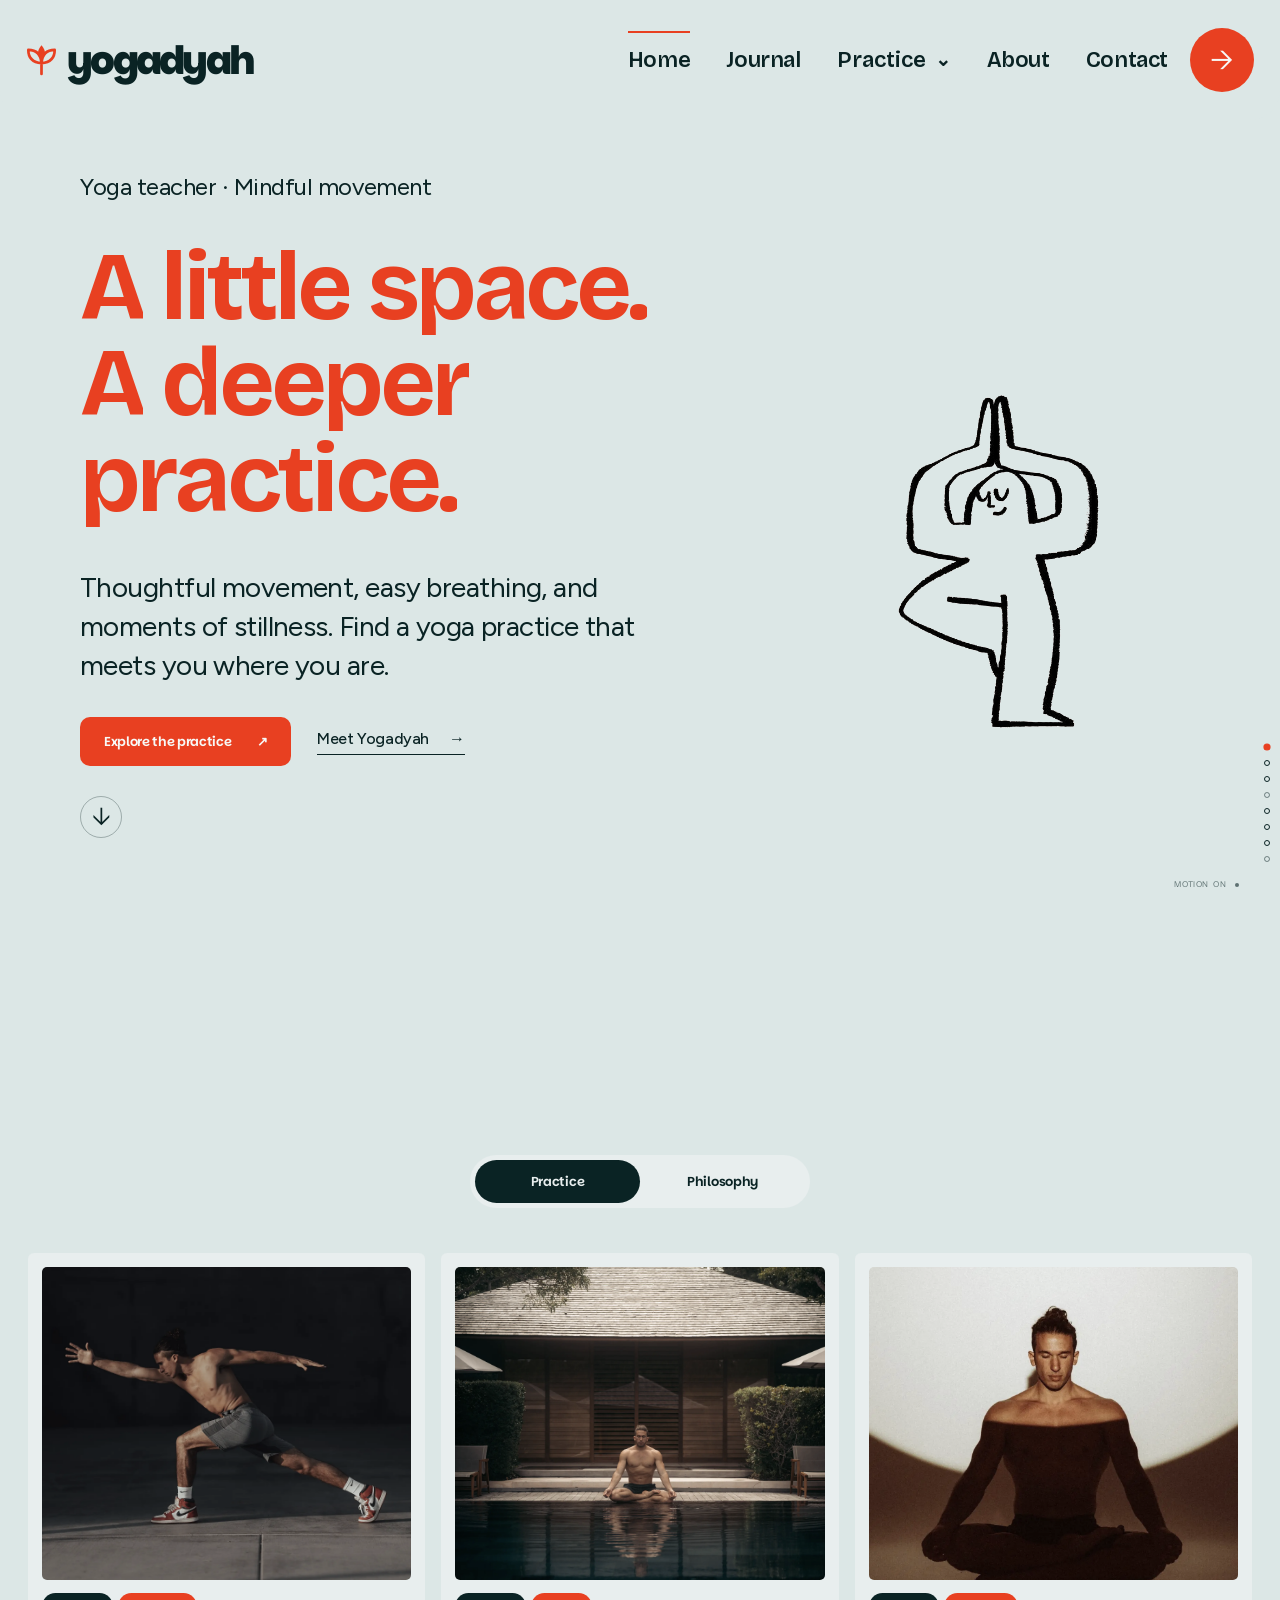
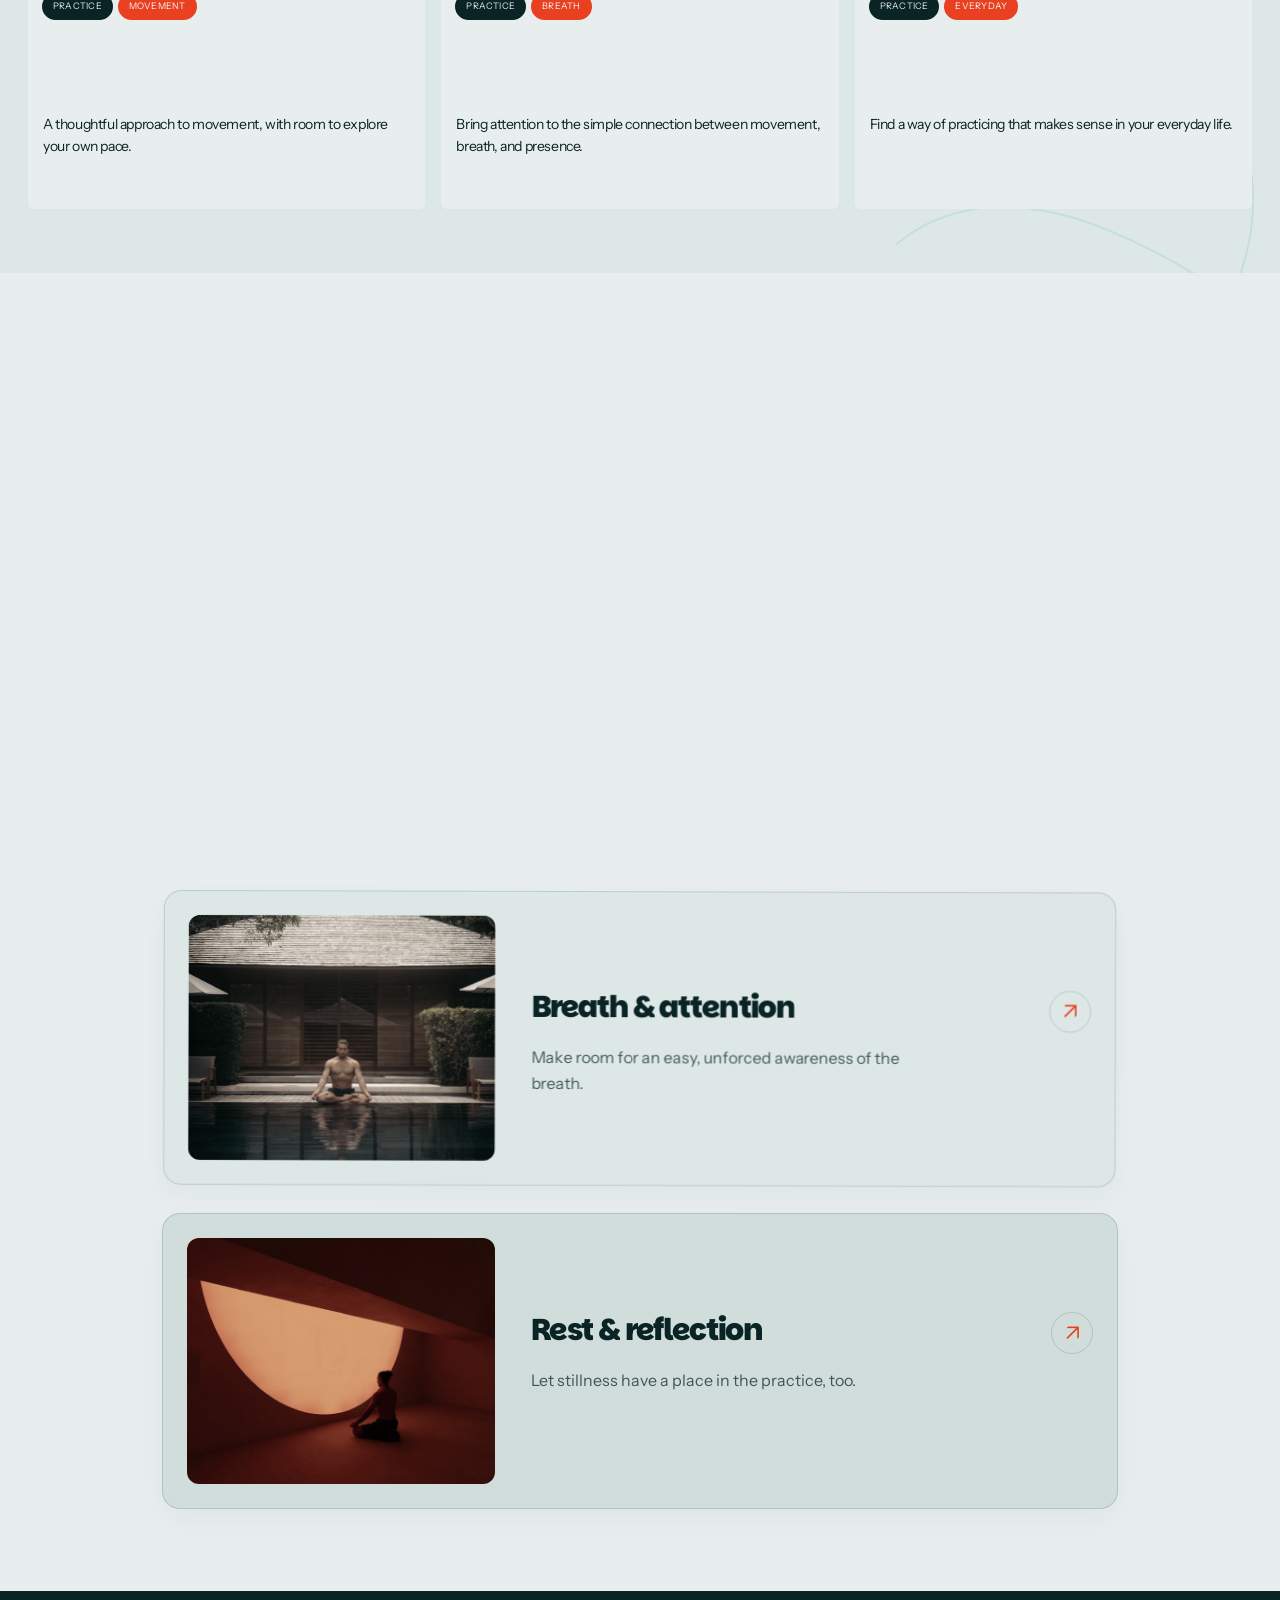
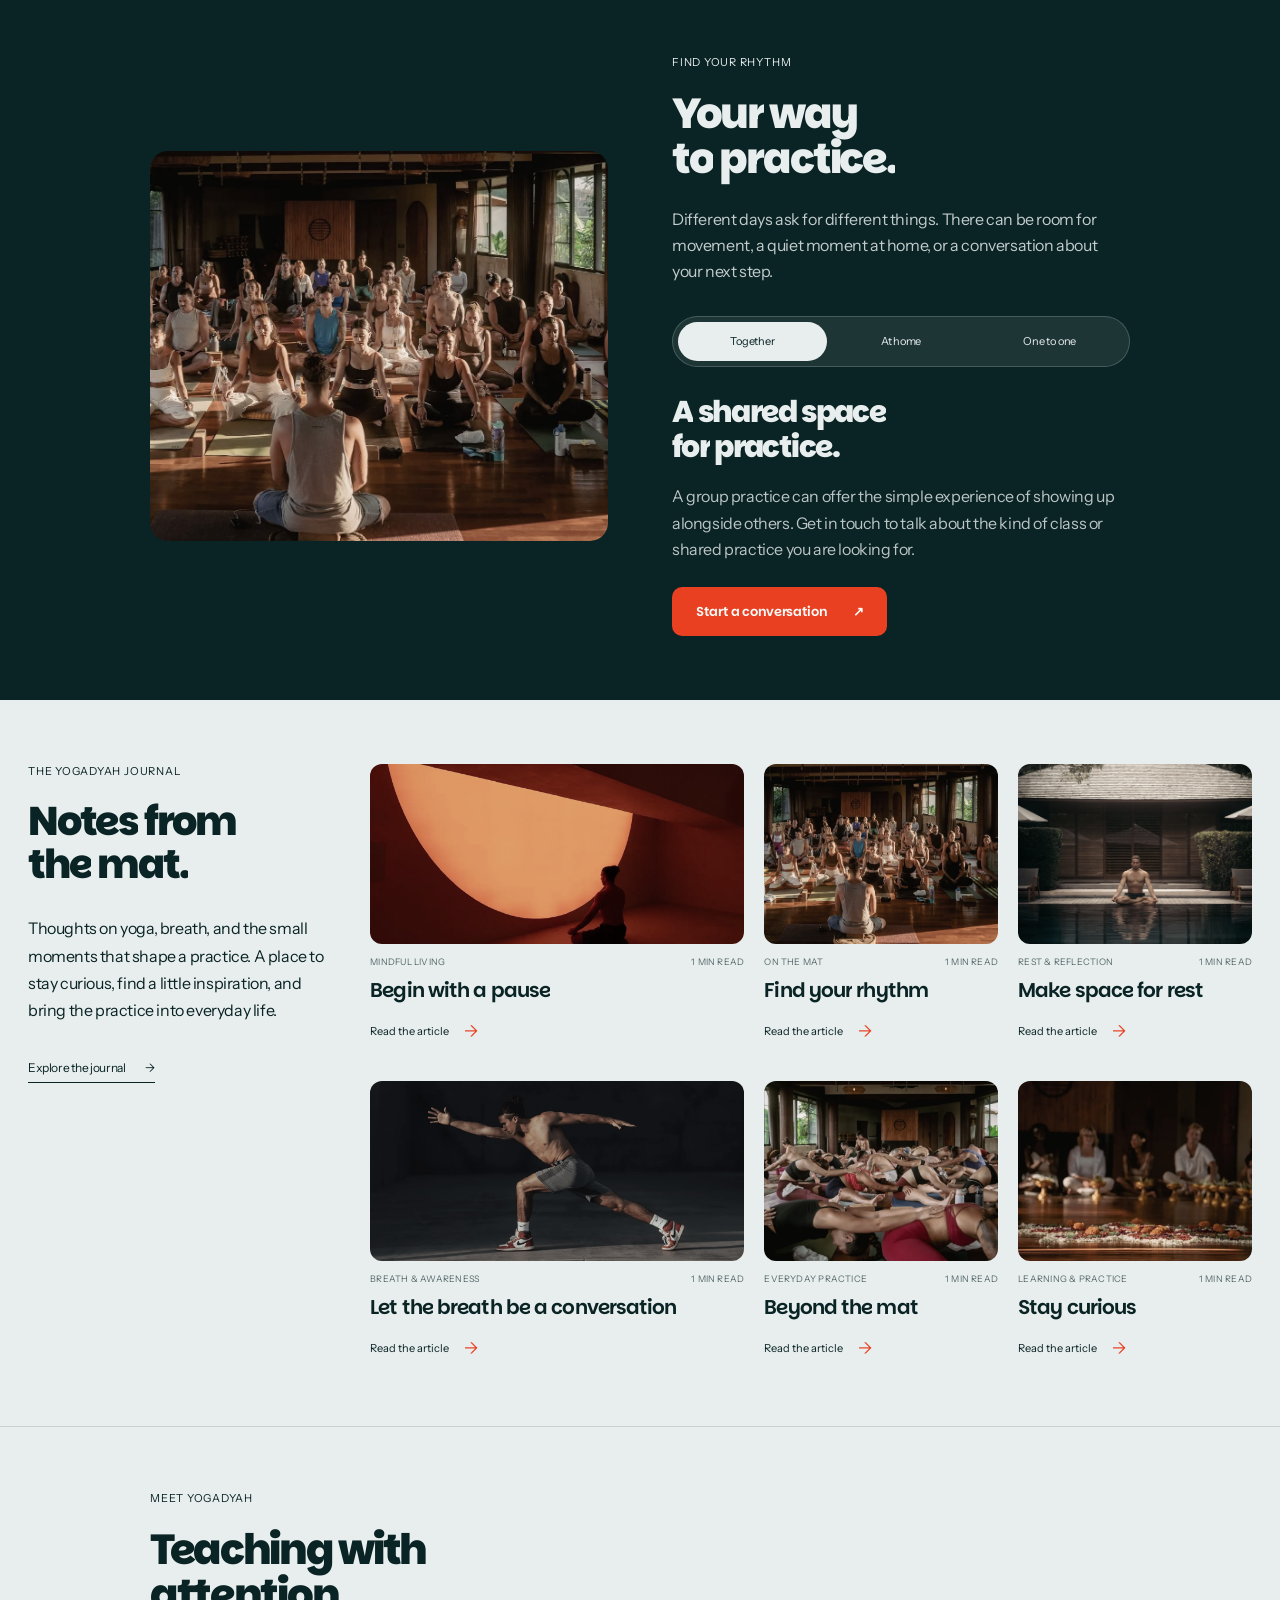
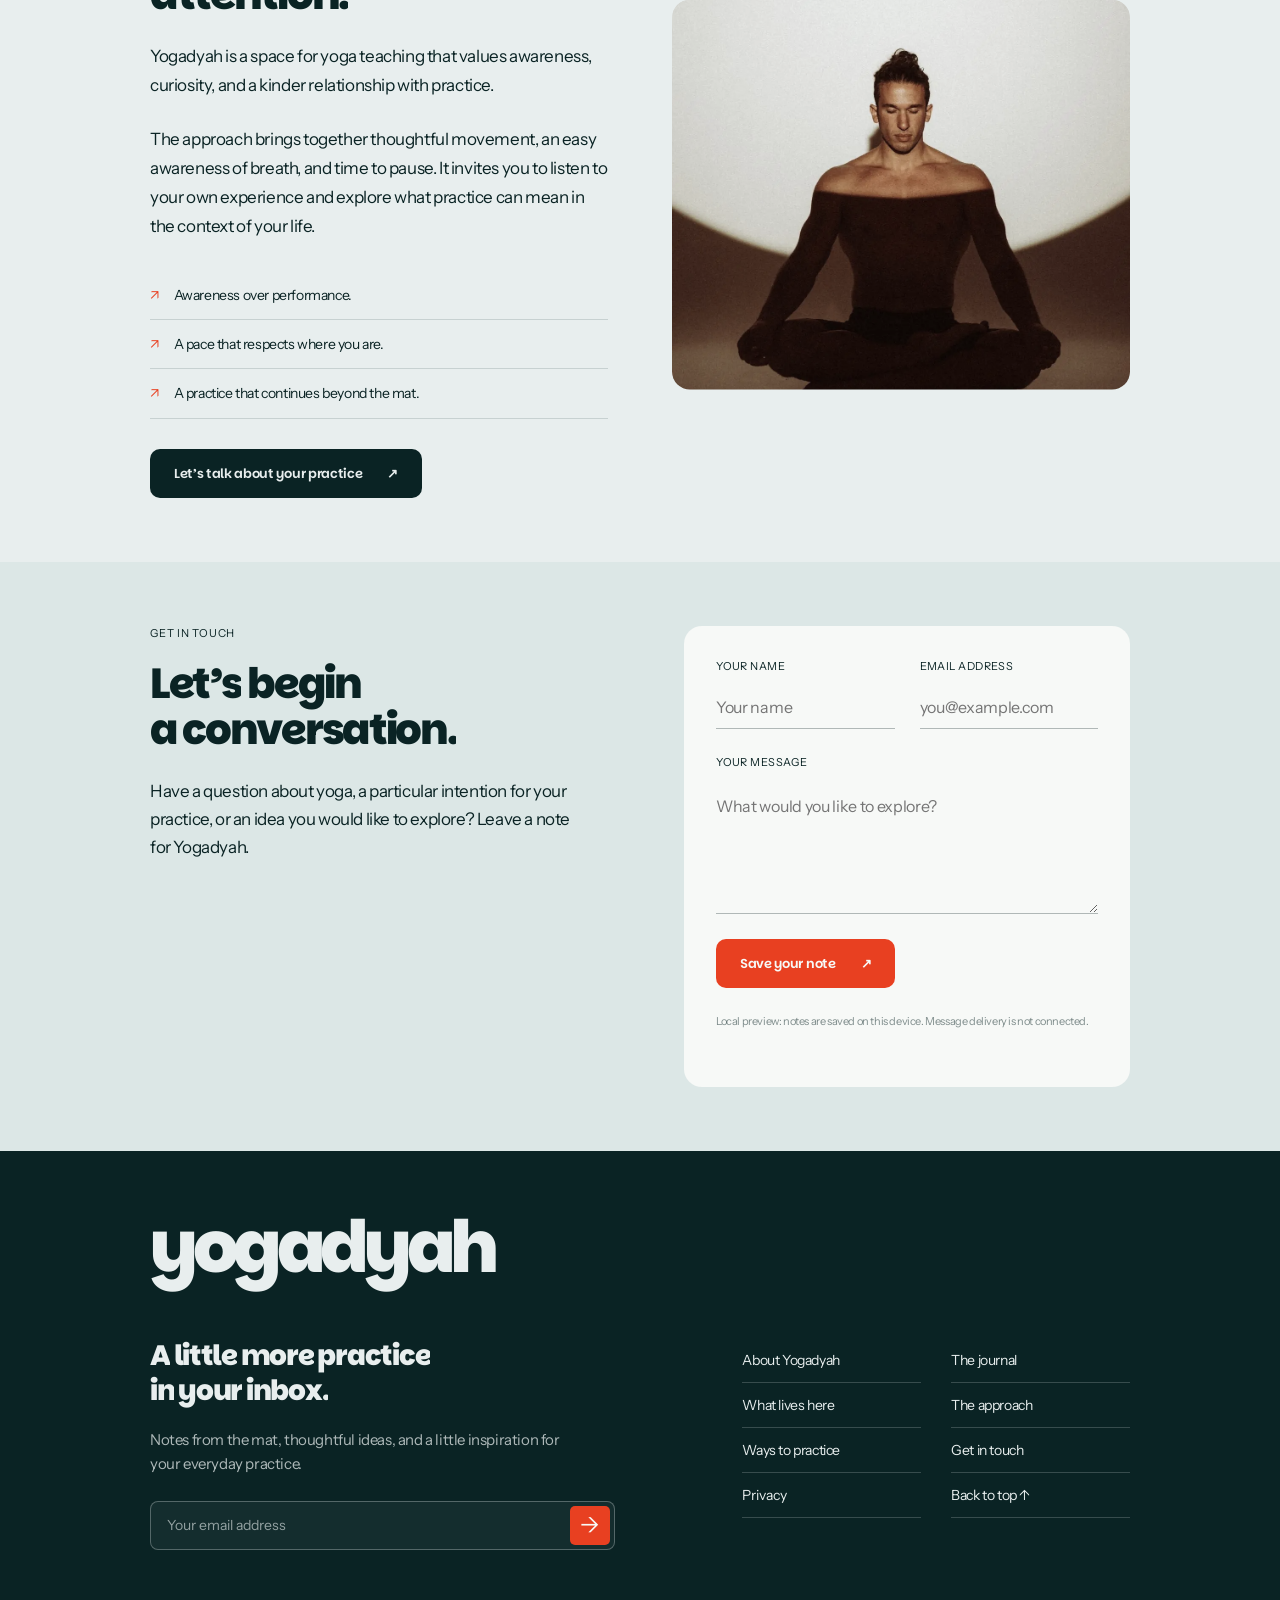
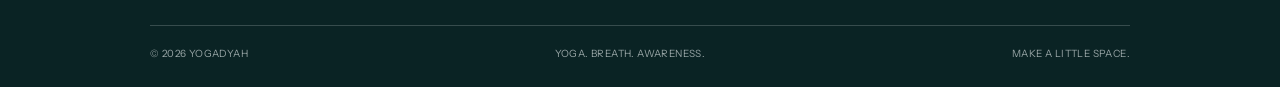
==== index.html @ c3528801 "Initial commit" ====
<!doctype html>
<html lang="en"><head><meta charset="UTF-8"><meta name="viewport" content="width=device-width,initial-scale=1"><title>Yogadyah | Yoga Teacher & Mindful Practice</title><meta name="description" content="Yogadyah is a space for mindful yoga teaching, movement, breath, and everyday awareness. Explore the practice and read notes from the mat."><link rel="icon" href="assets/yogadyah-mark.svg"><link rel="preload" href="assets/bricolage-grotesque.woff2" as="font" type="font/woff2" crossorigin><link rel="preload" href="assets/hero-rounded.woff2" as="font" type="font/woff2" crossorigin><link rel="preload" href="assets/figtree.woff2" as="font" type="font/woff2" crossorigin><link rel="preload" href="assets/instrument-sans.woff2" as="font" type="font/woff2" crossorigin><script>try{document.documentElement.dataset.motion=localStorage.getItem('yogadyah-motion')||(matchMedia('(prefers-reduced-motion: reduce)').matches?'reduce':'full')}catch{document.documentElement.dataset.motion='full'}</script><script>try{const r=document.documentElement;if(r.dataset.motion!=='reduce'){r.classList.add('intro-pending');window.yogadyahIntroFallback=setTimeout(()=>{r.classList.remove('intro-pending','intro-revealing');document.body?.classList.remove('intro-playing');document.querySelector('#home-intro')?.remove();document.querySelectorAll('[data-intro-inert]').forEach(e=>{e.inert=false;e.removeAttribute('data-intro-inert')});document.dispatchEvent(new Event('yogadyah:intro-ready'))},5000)}}catch{}</script><link rel="stylesheet" href="yogadyah.css"><script src="site.js" defer></script><script src="assets/lenis-1.3.17.min.js" defer></script><script src="intro.js" defer></script><script src="motion.js" defer></script></head>
<body><div class="intro-overlay" id="home-intro" aria-hidden="true"><div class="intro-title"><span>Yoga, breath &amp; mindful living</span><strong>yogadyah</strong></div></div><a class="skip" href="#main">Skip to content</a>
<header class="header" id="header"><div class="header-inner"><a class="brand" href="#home" aria-label="Yogadyah home"><svg viewBox="0 0 40 44" fill="none" aria-hidden="true"><path d="M20 40V25M20 26C8 25 3 18 3 9c9 0 16 4 17 17Zm0 0C32 25 37 18 37 9c-9 0-16 4-17 17Z" stroke="currentColor" stroke-width="3.5" stroke-linecap="round" stroke-linejoin="round"/><path d="M20 3c-6 7-6 13 0 19 6-6 6-12 0-19Z" fill="currentColor"/></svg><span>yogadyah</span></a><div class="header-navigation"><nav class="desktop-nav" aria-label="Main navigation"><a href="#home" data-nav="home" aria-current="location">Home</a><a href="#blog" data-nav="blog">Journal</a><div class="nav-item" data-nav-group="practice"><button class="nav-disclosure" aria-expanded="false" aria-controls="nav-practice">Practice <span aria-hidden="true">⌄</span></button><div class="nav-dropdown" id="nav-practice" hidden><a href="#lineage">What lives here</a><a href="#practice">The approach</a><a href="#community">Ways to practice</a></div></div><a href="#about" data-nav="about">About</a><a href="#contact" data-nav="contact">Contact</a></nav><a class="nav-contact" href="#contact" aria-label="Contact Yogadyah"><span aria-hidden="true">→</span></a><button class="menu-toggle" aria-expanded="false" aria-controls="menu"><span class="menu-word">Menu</span><span class="hamburger" aria-hidden="true"><i></i><i></i></span></button></div></div></header>
<nav class="menu-panel" id="menu" aria-label="Mobile navigation" inert><a href="#home">Home</a><a href="#blog">The journal</a><a href="#about">About Yogadyah</a><a href="#lineage">What lives here</a><a href="#practice">The approach</a><a href="#community">Ways to practice</a><a href="#contact">Get in touch</a><p>Yoga, breath, and a little more presence.</p></nav>
<main id="main">
 <section class="hero yoga-hero" id="home" data-label="Home"><div class="hero-inner"><div class="hero-flow"><p class="hero-intro">Yoga teacher · Mindful movement</p><div class="hero-heading"><h1><span class="line"><span>A little space.</span></span><span class="line"><span>A deeper</span></span><span class="line"><span>practice.</span></span></h1></div><p class="hero-copy">Thoughtful movement, easy breathing, and moments of stillness. Find a yoga practice that meets you where you are.</p><div class="hero-actions"><a class="button primary" href="#lineage">Explore the practice <span>↗</span></a><a class="text-link" href="#about">Meet Yogadyah <span>→</span></a></div></div><div class="hero-visual reveal"><img src="assets/yogadyah-tree-pose.png" alt="Hand-drawn yogi in tree pose with palms together overhead" width="736" height="736" fetchpriority="high" decoding="async"></div><a class="hero-scroll" href="#blog" aria-label="Scroll to the Yogadyah journal"><span aria-hidden="true">↓</span></a></div></section>
 <section class="section practice-benefits" id="lineage" data-label="What lives here"><svg class="strap practice-strap" viewBox="0 0 900 850" fill="none" aria-hidden="true"><path d="M-130 40C470-160 510 400 180 470C-170 550-80 130 230 260C680 450 580 910 230 1000" stroke="currentColor"/></svg><div class="section-inner"><div class="section-heading reveal"><p class="eyebrow">What lives here</p><h2 data-words>The practice comes<br> to life here.</h2><p>Movement, breath, and awareness — connected by a simple invitation to begin where you are.</p></div><div class="practice-tabs" role="tablist" aria-label="Explore the Yogadyah approach"><button id="path-practice" data-path="practice" role="tab" aria-controls="practice-panel" aria-selected="true">Practice</button><button id="path-philosophy" data-path="philosophy" role="tab" aria-controls="practice-panel" aria-selected="false">Philosophy</button><span class="practice-tab-indicator"></span></div><div id="practice-panel" role="tabpanel" aria-labelledby="path-practice"><div class="practice-card-grid" id="practice-track"></div></div></div></section>
 <section class="section practice-focus" id="practice" data-label="The approach"><div class="section-inner"><div class="section-heading reveal"><p class="eyebrow">A teacher’s approach</p><h2 data-words>More than<br> movement.</h2><p>Explore the ideas that connect the physical practice to attention, reflection, and the way we meet everyday life.</p></div><div class="topic-grid" id="topic-grid"></div></div></section>
 <section class="section community dark-section" id="community" data-label="Ways to practice"><div class="section-inner community-layout"><div class="community-image reveal"><img id="way-image" src="assets/f8024f36b0f4d42f.webp" alt="A shared space for yoga practice" loading="lazy"></div><div class="community-content reveal"><p class="eyebrow">Find your rhythm</p><h2 data-words>Your way<br> to practice.</h2><p>Different days ask for different things. There can be room for movement, a quiet moment at home, or a conversation about your next step.</p><div class="way-tabs" role="tablist" aria-label="Ways to practice"><button id="way-0" data-way="0" role="tab" aria-selected="true" aria-controls="way-panel">Together</button><button id="way-1" data-way="1" role="tab" aria-selected="false" aria-controls="way-panel">At home</button><button id="way-2" data-way="2" role="tab" aria-selected="false" aria-controls="way-panel">One to one</button><span class="way-indicator"></span></div><div class="way-panel" id="way-panel" role="tabpanel" aria-labelledby="way-0"><h3 id="way-title">A shared space<br>for practice.</h3><p id="way-copy">A group practice can offer the simple experience of showing up alongside others. Get in touch to talk about the kind of class or shared practice you are looking for.</p></div><a class="button primary" href="#contact">Start a conversation <span>↗</span></a></div></div></section>
<section class="section blog-section trainings" id="blog" data-label="Blog"><div class="section-inner blog-layout"><div class="blog-intro reveal"><p class="eyebrow">The Yogadyah journal</p><h2 data-words>Notes from<br> the mat.</h2><p>Thoughts on yoga, breath, and the small moments that shape a practice. A place to stay curious, find a little inspiration, and bring the practice into everyday life.</p><a class="text-link" href="#blog-posts">Explore the journal <span>→</span></a></div><div class="blog-grid" id="blog-posts" aria-label="Yoga journal articles"></div></div></section>

 <section class="section about-section" id="about" data-label="About"><div class="section-inner about-layout"><div class="about-copy reveal"><p class="eyebrow">Meet Yogadyah</p><h2 data-words>Teaching with<br> attention.</h2><p>Yogadyah is a space for yoga teaching that values awareness, curiosity, and a kinder relationship with practice.</p><p>The approach brings together thoughtful movement, an easy awareness of breath, and time to pause. It invites you to listen to your own experience and explore what practice can mean in the context of your life.</p><ul class="about-principles"><li>Awareness over performance.</li><li>A pace that respects where you are.</li><li>A practice that continues beyond the mat.</li></ul><a class="button secondary" href="#contact">Let’s talk about your practice <span>↗</span></a></div><div class="about-image reveal"><img src="assets/865c07aa44ad4dab.webp" alt="An illustrative moment of yoga practice" loading="lazy"></div></div></section>

 <section class="section contact-section" id="contact" data-label="Contact"><div class="section-inner contact-layout"><div class="contact-heading reveal"><p class="eyebrow">Get in touch</p><h2 data-words>Let’s begin<br> a conversation.</h2><p>Have a question about yoga, a particular intention for your practice, or an idea you would like to explore? Leave a note for Yogadyah.</p></div><form id="contact-form" class="contact-form reveal"><label>Your name<input name="name" autocomplete="name" placeholder="Your name" required></label><label>Email address<input name="email" type="email" autocomplete="email" placeholder="you@example.com" required></label><label class="full">Your message<textarea name="message" placeholder="What would you like to explore?" required></textarea></label><button class="button primary full" type="submit">Save your note <span>↗</span></button><p class="form-note full">Local preview: notes are saved on this device. Message delivery is not connected.</p><p id="contact-status" class="form-status" role="status"></p></form></div></section>
</main>
<footer class="footer dark-section" id="footer" data-label="Footer"><div class="footer-main"><a class="footer-brand" href="#home">yogadyah</a><div class="footer-grid"><div class="footer-newsletter-wrap"><h2>A little more practice<br> in your inbox.</h2><p>Notes from the mat, thoughtful ideas, and a little inspiration for your everyday practice.</p><form class="footer-newsletter-form" id="footer-newsletter"><label class="sr-only" for="newsletter-email">Email for Yogadyah updates</label><input id="newsletter-email" type="email" name="email" autocomplete="email" placeholder="Your email address" required><button type="submit" aria-label="Save email for Yogadyah updates">→</button><p class="form-status" id="footer-status" role="status"></p></form></div><nav class="footer-links" aria-label="Footer navigation"><a href="#about">About Yogadyah</a><a href="#blog">The journal</a><a href="#lineage">What lives here</a><a href="#practice">The approach</a><a href="#community">Ways to practice</a><a href="#contact">Get in touch</a><button data-privacy>Privacy</button><a href="#home">Back to top ↑</a></nav></div><div class="footer-bottom"><span>© 2026 Yogadyah</span><span>Yoga. Breath. Awareness.</span><span>Make a little space.</span></div></div></footer>
<nav class="section-navigation" aria-label="Page navigation"></nav><button class="motion-toggle" aria-label="Toggle website motion" aria-pressed="true">Motion <span>on</span><i aria-hidden="true"></i></button><dialog class="detail-dialog" id="detail-dialog"><button class="dialog-close" aria-label="Close dialog">Close <span>×</span></button><div class="dialog-content"></div></dialog>
<script>if(['localhost','127.0.0.1'].includes(location.hostname)){let version;setInterval(async()=>{try{const next=await(await fetch('/__version')).text();if(version&&next!==version){sessionStorage.setItem('yogadyah-restore-scroll',String(scrollY));location.reload()}version=next}catch{}},900)}</script>
</body></html>
---- yogadyah.css ----
@font-face{font-family:Figtree;src:url('assets/figtree.woff2') format('woff2');font-weight:300 900;font-display:swap}
@font-face{font-family:BricolageGrotesque;src:url('assets/bricolage-grotesque.woff2') format('woff2');font-weight:200 800;font-display:swap}
@font-face{font-family:Parkinsans;src:url('assets/hero-rounded.woff2') format('woff2');font-weight:800;font-display:swap}
@font-face{font-family:Parkinsans;src:url('assets/parkinsans-semibold.woff2') format('woff2');font-weight:600;font-display:swap}
@font-face{font-family:InstrumentSans;src:url('assets/instrument-sans.woff2') format('woff2');font-weight:400 600;font-display:swap}
:root{--paper:#e8eeee;--ink:#0a2324;--soft:#dce7e6;--white:#f7f9f7;--accent:#e84021;--teal:#51b8b6;--line:#0a232425;--ease:cubic-bezier(.32,.72,0,1);--ease-word:cubic-bezier(.16,1,.3,1);--ease-bettr:cubic-bezier(.625,.05,0,1);--ease-spring:cubic-bezier(.34,1.45,.64,1);--gutter:clamp(20px,3.2vw,56px)}
*{box-sizing:border-box}html{scroll-behavior:smooth;scroll-padding-top:140px;scroll-snap-type:none;overscroll-behavior-y:auto}body{margin:0;background:var(--paper);color:var(--ink);font:400 16px/1.6 InstrumentSans,Arial,sans-serif;letter-spacing:-.025em}body.menu-open,body.modal-open{overflow:hidden}button,input,textarea{font:inherit}button{cursor:pointer;color:inherit}a{color:inherit;text-decoration:none}button{border:0}img{display:block;width:100%;height:100%;object-fit:cover}h1,h2,h3,p{margin:0}h1,h2,h3{font-family:Parkinsans,Arial,sans-serif;font-weight:800;letter-spacing:-.055em;line-height:1.08}h2{font-size:42px}h3{font-size:28px}a,button{-webkit-tap-highlight-color:transparent}button:focus-visible,a:focus-visible,input:focus-visible,textarea:focus-visible{outline:2px solid var(--accent);outline-offset:5px}::selection{background:var(--teal);color:var(--ink)}
.skip{position:fixed;left:20px;top:-100px;z-index:200;background:white;padding:12px}.skip:focus{top:15px}.eyebrow{font-size:11px;letter-spacing:.07em;text-transform:uppercase;line-height:1.4}.button{display:inline-flex;align-items:center;justify-content:center;gap:25px;padding:15px 24px;min-height:49px;border-radius:10px;font:600 13px/1.2 Parkinsans,Arial,sans-serif;letter-spacing:-.025em;transition:transform .45s var(--ease-spring),background .35s var(--ease),color .35s var(--ease)}.button:hover{transform:translateY(-2px) scale(1.025)}.button:active{transform:scale(.97)}.primary{background:var(--accent);color:var(--white)}.primary:hover{background:#c43119}.secondary{background:var(--ink);color:var(--paper)}.secondary:hover{background:#174a46}.text-link{display:inline-flex;align-items:center;gap:20px;font-size:14px;border-bottom:1px solid currentColor;padding-bottom:4px;transition:gap .4s var(--ease)}.text-link:hover{gap:30px}.section{padding:64px var(--gutter);height:auto;min-height:0;max-height:none;overflow:visible;scroll-snap-align:none}.section-inner{max-width:980px;margin:0 auto}.section-heading{max-width:720px;text-align:center;margin:0 auto 36px}.section-heading>.eyebrow{margin-bottom:18px}.section-heading>p:last-child{max-width:580px;margin:20px auto 0;font-size:16px;line-height:1.6}.dark-section{background:var(--ink);color:var(--paper)}

/* No Jiggery-inspired header: broad lower curves and direction-aware reveal. */
.header{position:fixed;z-index:70;inset:0 0 auto;background:var(--soft);color:var(--ink);border-radius:0 0 30px 30px;transform:translate3d(0,0,0);transition:transform .4s cubic-bezier(.4,0,.2,1),box-shadow .35s var(--ease)}
.header.is-hidden{transform:translate3d(0,calc(-100% - 3px),0)}
.header.scrolled{box-shadow:0 3px 14px #0a23240a}
.header-inner{max-width:1440px;margin:0 auto;min-height:120px;padding:22px 26px;display:flex;align-items:center;justify-content:space-between;gap:36px}
.brand{display:flex;align-items:center;gap:10px;font:800 39px/1 Parkinsans,sans-serif;letter-spacing:-.07em;white-space:nowrap}
.brand svg{width:31px;height:36px;flex:none;color:var(--accent)}
.header-navigation{display:flex;align-items:center;gap:22px}
.desktop-nav{display:flex;align-items:center;gap:36px;font:600 22px/1.5 BricolageGrotesque,sans-serif;letter-spacing:-.01755em}
.desktop-nav>a,.nav-disclosure{position:relative;padding:13px 0;white-space:nowrap}
.desktop-nav>a:before,.nav-disclosure:before{content:'';position:absolute;inset:0 0 auto;height:2px;background:var(--accent);transform:scaleX(0);transform-origin:left;transition:transform .4s var(--ease)}
.desktop-nav>a[aria-current=location]:before,.nav-item.is-active>.nav-disclosure:before{transform:scaleX(1)}
.nav-item{position:relative}
.nav-disclosure{display:flex;gap:9px;align-items:center;background:none;font:inherit}
.nav-disclosure>span{font-size:19px;transition:rotate .35s var(--ease)}
.nav-disclosure[aria-expanded=true]>span{rotate:180deg}
.nav-dropdown{position:absolute;right:-25px;top:calc(100% + 13px);min-width:245px;padding:14px;background:var(--soft);border-radius:0 0 20px 20px;box-shadow:0 12px 22px #0a232414;display:flex;flex-direction:column;gap:4px;animation:dropdown-in .35s var(--ease);font-family:BricolageGrotesque,sans-serif;font-size:18px;font-weight:500}
.nav-dropdown:before{content:'';position:absolute;left:0;right:0;top:-18px;height:18px}
.nav-dropdown[hidden]{display:none}
.nav-dropdown a{padding:10px 13px;border-radius:8px;white-space:nowrap;transition:background .35s var(--ease)}
.nav-dropdown a:hover{background:#f7f9f780}
.nav-contact{display:grid;place-items:center;flex:none;width:64px;height:64px;border-radius:50%;background:var(--accent);color:var(--white);font-size:28px;line-height:1;transition:transform .45s var(--ease-spring),background .35s var(--ease)}
.nav-contact:hover{transform:scale(1.065);background:#c43119}
.nav-contact:active{transform:scale(.94)}
.nav-contact>span{transition:translate .4s var(--ease)}
.nav-contact:hover>span{translate:3px 0}
.menu-toggle{display:none;align-items:center;gap:10px;background:none;padding:10px 0;font-size:17px}
.hamburger{display:flex;flex-direction:column;gap:6px;width:23px}.hamburger i{height:1px;background:currentColor;width:100%;transition:transform .4s}
.menu-open .hamburger i:first-child{transform:translateY(3.5px) rotate(45deg)}.menu-open .hamburger i:last-child{transform:translateY(-3.5px) rotate(-45deg)}
.menu-open .header,.header:focus-within{transform:translate3d(0,0,0)}
.menu-panel{position:fixed;z-index:60;inset:0;padding:145px var(--gutter) 45px;background:var(--ink);color:var(--paper);display:flex;flex-direction:column;justify-content:center;gap:12px;clip-path:inset(0 0 100% 0 round 0 0 30px 30px);visibility:hidden;overflow-y:auto;transition:clip-path .7s var(--ease),visibility .7s}
.menu-open .menu-panel{visibility:visible;clip-path:inset(0)}
.menu-panel>a{font:600 clamp(28px,5vw,65px)/1.4 BricolageGrotesque,sans-serif;letter-spacing:-.05em;transition:color .3s,translate .4s}.menu-panel>a:hover{color:var(--teal);translate:8px 0}.menu-panel>p{font-size:13px;opacity:.6;margin-top:25px}

.hero{position:relative;isolation:isolate;overflow:hidden;padding:160px var(--gutter) 30px;color:var(--white);height:auto;min-height:0}.hero-image-wrap,.hero-shade{position:absolute;inset:0;z-index:-3}.hero-image-wrap>img{filter:saturate(.55) brightness(.6);object-position:50% 40%;animation:hero-photo 2.5s var(--ease) both}.hero-shade{z-index:-2;background:linear-gradient(180deg,#0a232437,#0a23248c 80%,#0a2324b8)}.hero-flow{position:relative;max-width:920px;margin:0 auto;text-align:center}.hero-intro{font-size:13px;line-height:1.4;letter-spacing:.025em;margin-bottom:28px;color:#f7f9f7d4}.hero h1{font-size:72px;line-height:1.07;letter-spacing:-.055em}.hero h1 .line{display:block;overflow:hidden}.hero h1 .line>span{display:block}.hero-copy{max-width:610px;margin:24px auto 0;font-size:17px;line-height:1.6;color:#f7f9f7e0}.hero-actions{margin-top:30px;display:flex;align-items:center;justify-content:center;gap:28px}.hero-actions .text-link{font-size:14px}.hero-bottom{position:relative;max-width:980px;margin:32px auto 0;display:flex;justify-content:space-between;align-items:end;gap:30px}.hero-journal-link{font-size:12px;letter-spacing:.025em;display:inline-flex;gap:10px;align-items:center}.strap{position:absolute;width:75%;height:auto;left:-25%;bottom:-22%;pointer-events:none;z-index:-1;color:var(--teal);opacity:.35;animation:strap-drift 17s ease-in-out infinite alternate}.strap path{stroke-width:2}

.blog-section{border-bottom:1px solid var(--line)}.blog-layout{display:grid;grid-template-columns:minmax(0,1fr) minmax(0,2fr);gap:35px}.blog-intro{padding-right:20px;align-self:start}.blog-intro>.eyebrow{margin-bottom:20px}.blog-intro h2{font-size:40px;line-height:1.07}.blog-intro>p:not(.eyebrow){font-size:16px;line-height:1.7;max-width:300px;margin:30px 0}.blog-intro .text-link{font-size:12px}.blog-grid{display:grid;grid-template-columns:minmax(0,2fr) minmax(0,1fr);gap:36px 24px}.blog-card{text-align:left;background:transparent;padding:0;display:flex;flex-direction:column;align-items:stretch}.blog-image{display:block;position:relative;overflow:hidden;border-radius:12px;height:180px}.blog-image>img{transition:transform 1.1s var(--ease);filter:saturate(.65)}.blog-card:hover .blog-image>img{scale:1.045}.image-arrow{position:absolute;right:14px;bottom:14px;width:35px;height:35px;display:grid;place-items:center;background:var(--white);color:var(--ink);border-radius:50%;font-size:21px;opacity:0;transform:translate(-6px,6px);transition:opacity .3s,transform .6s var(--ease)}.blog-card:hover .image-arrow{opacity:1;transform:translate(0)}.blog-meta{display:flex;justify-content:space-between;gap:12px;margin:13px 0 9px;text-transform:uppercase;font-size:9px;line-height:1.3;letter-spacing:.025em;color:#0a2324a8}.blog-card h3{font:600 20px/1.25 Parkinsans;letter-spacing:-.045em}.read-link{display:flex;gap:15px;font-size:11px;margin-top:15px;align-items:center}.read-link>span{color:var(--accent);font-size:17px;transition:translate .4s}.blog-card:hover .read-link>span{translate:5px 0}

.about-layout{display:grid;grid-template-columns:1fr 1fr;gap:64px;align-items:center}.about-copy>.eyebrow{margin-bottom:20px}.about-copy h2{max-width:620px}.about-copy>p:not(.eyebrow){margin-top:25px;font-size:17px;line-height:1.7;max-width:510px}.about-principles{margin:30px 0;padding:0;list-style:none;max-width:500px}.about-principles li{padding:13px 0;border-bottom:1px solid var(--line);font-size:14px;display:flex;gap:15px}.about-principles li:before{content:'↗';color:var(--accent)}.about-image{border-radius:16px;overflow:hidden;height:390px}.about-image img{filter:saturate(.65);transition:transform 1.4s var(--ease)}.about-image:hover img{transform:scale(1.025)}

.practice-benefits{position:relative;isolation:isolate;background:#dce7e6;overflow:hidden}.practice-benefits .section-heading{margin-bottom:30px}.practice-tabs{display:flex;position:relative;isolation:isolate;padding:5px;border-radius:40px;background:var(--paper);width:340px;max-width:100%;margin:0 auto 45px}.practice-tabs>button{flex:1;background:none;position:relative;z-index:1;padding:13px 15px;font:600 13px Parkinsans;letter-spacing:-.025em;transition:color .4s}.practice-tabs>button[aria-selected=true]{color:var(--paper)}.practice-tab-indicator{position:absolute;left:5px;top:5px;bottom:5px;width:calc((100% - 10px)/2);border-radius:40px;background:var(--ink);transition:transform .6s var(--ease)}.practice-card-grid{display:grid;grid-template-columns:repeat(3,minmax(0,1fr));gap:22px}.practice-card{border-radius:16px;background:var(--white);padding:28px 24px;display:flex;flex-direction:column;align-items:stretch;border:1px solid #0a23240a}.practice-card h3{font-size:29px;line-height:1.13;letter-spacing:-.055em}.practice-card>p{margin-top:23px;font-size:15px;line-height:1.65}.practice-card ul{padding-left:16px;margin:22px 0 32px;font-size:13px;line-height:1.7}.practice-card li{padding-left:2px;margin-bottom:5px}.card-action{margin-top:auto;display:flex;gap:14px;justify-content:space-between;align-items:center;min-height:46px;padding:12px 15px;background:var(--ink);color:var(--paper);border-radius:8px;text-align:left;font-size:12px;line-height:1.35;transition:background .3s,transform .4s}.card-action:hover{background:var(--accent);transform:translateY(-2px)}.card-action>span{font-size:18px}.practice-strap{left:auto;right:-35%;width:65%;bottom:-50%;opacity:.18}

.topic-grid{display:grid;grid-template-columns:repeat(3,minmax(0,1fr));gap:25px}.topic-card{padding:0;background:none;text-align:left}.topic-image{display:block;aspect-ratio:4/3;overflow:hidden;border-radius:16px}.topic-image>img{transition:transform 1.1s var(--ease);filter:saturate(.55)}.topic-card:hover img{scale:1.04}.topic-heading{display:flex;gap:15px;align-items:start;justify-content:space-between;margin:23px 0 13px}.topic-heading h3{font-size:25px;line-height:1.2}.topic-heading>span{color:var(--accent);font-size:25px;line-height:1}.topic-card>p{font-size:15px;line-height:1.6;max-width:330px;color:#0a2324b8}

.community-layout{display:grid;grid-template-columns:1fr 1fr;gap:64px;align-items:center}.community-image{position:relative;height:390px;border-radius:16px;overflow:hidden}.community-image img{filter:saturate(.6);transition:opacity .4s}.community-content>.eyebrow{margin-bottom:20px}.community-content h2{font-size:42px}.community-content>p:not(.eyebrow){font-size:16px;line-height:1.65;margin-top:25px;max-width:510px;color:#e8eeeed4}.way-tabs{display:flex;position:relative;isolation:isolate;padding:5px;margin-top:30px;background:#e8eeee17;border:1px solid #e8eeee33;border-radius:40px}.way-tabs>button{position:relative;z-index:1;flex:1;padding:11px 4px;background:none;font-size:11px;white-space:nowrap;letter-spacing:-.02em}.way-tabs>button[aria-selected=true]{color:var(--ink)}.way-indicator{position:absolute;left:5px;top:5px;bottom:5px;width:calc((100% - 10px)/3);border-radius:30px;background:var(--paper);transition:transform .6s var(--ease)}.way-panel{margin:28px 0 24px}.way-panel h3{font-size:30px;line-height:1.15;margin-bottom:20px}.way-panel p{font-size:16px;line-height:1.65;max-width:480px;color:#e8eeeecc}

.contact-section{background:var(--soft)}.contact-layout{display:grid;grid-template-columns:1fr 1fr;gap:9%;align-items:start}.contact-heading>.eyebrow{margin-bottom:20px}.contact-heading>p:last-child{max-width:430px;font-size:17px;line-height:1.65;margin-top:25px}.contact-form{padding:32px;background:var(--white);border-radius:18px;display:grid;grid-template-columns:1fr 1fr;gap:25px}.contact-form>label{font-size:11px;text-transform:uppercase;letter-spacing:.04em;display:flex;flex-direction:column;gap:12px}.contact-form input,.contact-form textarea{width:100%;border:0;border-bottom:1px solid #0a23244d;background:transparent;border-radius:0;padding:10px 0;color:var(--ink);font:400 16px InstrumentSans;letter-spacing:-.02em}.contact-form textarea{resize:vertical;min-height:130px;line-height:1.6}.contact-form .full{grid-column:1/-1}.contact-form .button{justify-self:start}.form-note{font-size:11px;line-height:1.5;color:#0a232480}.form-status{font-size:12px;line-height:1.5;grid-column:1/-1;min-height:0}

.footer{padding:60px var(--gutter) 25px;background:var(--ink);color:var(--paper);height:auto;min-height:0;max-height:none}.footer-main{max-width:980px;margin:auto}.footer-brand{display:inline-block;font:800 72px/1 Parkinsans;letter-spacing:-.075em;margin-bottom:55px}.footer-grid{display:grid;grid-template-columns:1.2fr 1fr;gap:13%}.footer-newsletter-wrap h2{font-size:28px;line-height:1.25;letter-spacing:-.045em}.footer-newsletter-wrap>p{max-width:430px;font-size:15px;line-height:1.6;margin:20px 0 25px;color:#e8eeeebc}.footer-newsletter-form{position:relative;display:flex;flex-wrap:wrap;align-items:center}.footer-newsletter-form input{border:1px solid #e8eeee4d;background:#e8eeee0c;color:var(--paper);min-height:49px;border-radius:8px;padding:12px 60px 12px 16px;width:100%;font-size:14px}.footer-newsletter-form input::placeholder{color:#e8eeee99}.footer-newsletter-form>button{position:absolute;right:5px;top:5px;width:40px;height:39px;background:var(--accent);color:var(--white);border-radius:5px;font-size:23px;transition:background .3s}.footer-newsletter-form>button:hover{background:#bd321a}.footer-newsletter-form .form-status{margin-top:10px;color:#e8eeeebc;width:100%}.footer-links{display:grid;grid-template-columns:1fr 1fr;gap:0 30px;align-content:start}.footer-links a,.footer-links button{border-bottom:1px solid #e8eeee33;padding:13px 0;background:none;text-align:left;font-size:14px;line-height:1.3;transition:color .3s}.footer-links a:hover,.footer-links button:hover{color:var(--teal)}.footer-bottom{margin-top:65px;padding-top:20px;border-top:1px solid #e8eeee33;display:flex;justify-content:space-between;gap:20px;font-size:10px;text-transform:uppercase;letter-spacing:.04em;color:#e8eeeea3}.footer-bottom a{color:var(--paper)}

.section-navigation{position:fixed;z-index:45;right:10px;bottom:38px;display:flex;flex-direction:column;gap:10px;color:var(--ink);transition:color .3s}.section-navigation.on-dark{color:var(--paper)}.section-dot{display:block;width:6px;height:6px;border:1px solid currentColor;border-radius:50%;opacity:.5;position:relative;transition:opacity .3s,scale .3s,background .3s}.section-dot.active{background:var(--accent);border-color:var(--accent);opacity:1;scale:1.2}.section-dot:hover{opacity:1}.section-dot>span{position:absolute;right:15px;top:50%;transform:translate(5px,-50%);font-size:10px;text-transform:uppercase;letter-spacing:.03em;white-space:nowrap;opacity:0;pointer-events:none;transition:opacity .3s,transform .4s}.section-dot:hover>span,.section-dot:focus-visible>span{opacity:1;transform:translate(0,-50%)}.motion-toggle{position:fixed;z-index:45;bottom:7px;right:var(--gutter);display:flex;align-items:center;gap:5px;background:none;padding:2px 0;font-size:8px;text-transform:uppercase;letter-spacing:.04em;color:var(--ink);opacity:.6}.motion-toggle.on-dark{color:var(--paper)}.motion-toggle i{width:4px;height:4px;background:currentColor;border-radius:50%;margin-left:4px}.motion-toggle[aria-pressed=true] i{animation:pulse 2.5s ease-in-out infinite}.modal-open .motion-toggle,.menu-open .motion-toggle,.modal-open .section-navigation,.menu-open .section-navigation{visibility:hidden}
.detail-dialog{border:0;border-radius:16px;padding:0;background:var(--paper);color:var(--ink);max-width:1000px;width:94%;max-height:90vh;overflow:auto}.detail-dialog::backdrop{background:#0a2324c7;backdrop-filter:blur(10px)}.dialog-close{position:sticky;top:0;z-index:3;padding:20px 25px;display:flex;justify-content:flex-end;gap:14px;align-items:center;width:100%;background:var(--paper);font-size:12px;text-transform:uppercase;letter-spacing:.04em}.dialog-close>span{font-size:23px;line-height:1}.article-dialog{display:grid;grid-template-columns:40% 60%;padding:0 28px 32px;gap:0}.article-dialog>img{height:100%;max-height:650px;min-height:440px;border-radius:10px;object-fit:cover;filter:saturate(.65)}.article-body{padding:12px 15px 10px 35px}.article-body>.eyebrow{font-size:10px;margin-bottom:18px}.article-body h2{font-size:34px;line-height:1.18;margin-bottom:20px;letter-spacing:-.045em}.article-byline{font-size:11px;color:#0a232480;margin-bottom:25px!important}.article-body>p{font-size:16px;line-height:1.75;margin-bottom:20px}.article-body .text-link{font-size:12px;margin-top:10px}.privacy-content{max-width:720px;padding:0 35px 35px}.privacy-content>.eyebrow{margin-bottom:20px}.privacy-content h2{font-size:36px;margin-bottom:25px}.privacy-content p{margin-bottom:20px;font-size:16px}.privacy-content .button{margin-bottom:20px}.privacy-content #privacy-status{font-size:13px}
.sr-only{position:absolute;width:1px;height:1px;padding:0;margin:-1px;overflow:hidden;clip:rect(0,0,0,0);white-space:nowrap;border:0}/* Bettr motion rhythm: quicker masks, soft spring entrances, continuous scrolling. */
.reveal,.motion-card,.hero-intro,.hero-copy,.hero-actions,.hero-bottom{opacity:0;transform:translate3d(0,24px,0);transition:opacity .6s var(--ease-bettr),transform .85s var(--ease-bettr);transition-delay:var(--reveal-delay,0ms)}
.reveal.visible,.motion-card.is-in-view,.hero-intro.visible,.hero-copy.visible,.hero-actions.visible,.hero-bottom.visible{opacity:1;transform:none}
.hero-intro{--reveal-delay:60ms}.hero-copy{--reveal-delay:150ms}.hero-actions{--reveal-delay:220ms}.hero-bottom{--reveal-delay:280ms}
.word-clip{display:inline-block;overflow:hidden;vertical-align:top;padding-bottom:.14em;margin-bottom:-.14em}
.word-inner{display:inline-block;transform:translate3d(0,115%,0);transition:transform .8s var(--ease-word);transition-delay:calc(var(--word)*30ms)}
.words-visible .word-inner{transform:none}
.motion-card .blog-image>img,.motion-card .topic-image>img{scale:1.065;transition:scale 1.5s var(--ease),filter .5s var(--ease)}
.motion-card.is-in-view .blog-image>img,.motion-card.is-in-view .topic-image>img{scale:1}
.hero-image-wrap.motion-depth{inset:-16px 0;translate:0 var(--photo-y,0px)}
.about-image.motion-depth>img,.community-image.motion-depth>img{height:calc(100% + 32px);margin-top:-16px;translate:0 var(--photo-y,0px)}
.way-image-leaving{position:absolute;inset:0;pointer-events:none}
.detail-dialog{opacity:0;transform:translateY(20px) scale(.98);transition:opacity .3s var(--ease),transform .6s var(--ease),display .6s allow-discrete,overlay .6s allow-discrete}
.detail-dialog[open]{opacity:1;transform:none}
.detail-dialog::backdrop{opacity:0;transition:opacity .45s var(--ease),display .6s allow-discrete,overlay .6s allow-discrete}
.detail-dialog[open]::backdrop{opacity:1}
@starting-style{.detail-dialog[open]{opacity:0;transform:translateY(20px) scale(.98)}.detail-dialog[open]::backdrop{opacity:0}}
@media(hover:hover){
 .motion-card.is-in-view:hover .blog-image>img,.motion-card.is-in-view:hover .topic-image>img{scale:1.045}
 .text-link:hover>span,.card-action:hover>span,.blog-card:hover .read-link>span,.topic-card:hover .topic-heading>span{animation:arrow-pass .55s var(--ease) both}
 .desktop-nav>a,.nav-disclosure{transition:color .35s var(--ease),opacity .3s var(--ease)}
 .desktop-nav>a:hover,.nav-disclosure:hover{color:var(--accent)}
 .practice-card{transition:transform .9s var(--ease),opacity .8s var(--ease),box-shadow .5s var(--ease)}
 .practice-card.is-in-view:hover{transform:translateY(-5px);box-shadow:0 12px 26px #0a23240c}
}
@keyframes arrow-pass{0%{opacity:1;translate:0 0}45%{opacity:0;translate:9px -5px}46%{opacity:0;translate:-8px 5px}100%{opacity:1;translate:0 0}}
@keyframes heading-in{from{transform:translateY(112%)}to{transform:none}}@keyframes hero-photo{from{transform:scale(1.05)}to{transform:scale(1)}}@keyframes strap-drift{to{transform:translate(20px,-18px) rotate(8deg)}}@keyframes dropdown-in{from{opacity:0;translate:0 -8px}to{opacity:1;translate:0 0}}@keyframes pulse{50%{opacity:.25;scale:.6}}
@media(max-width:1100px){.header-inner{gap:24px;padding-inline:24px}.desktop-nav{gap:27px;font-size:20px}.brand{font-size:34px}.header-navigation{gap:20px}.nav-contact{width:60px;height:60px}.blog-layout{grid-template-columns:minmax(0,1fr) minmax(0,2fr);gap:20px}.blog-intro{padding-right:20px}.practice-card{padding:28px 24px}.practice-card h3{font-size:29px}.community-content h2{font-size:42px}.way-panel h3{font-size:26px}.footer-grid{gap:9%}}
@media(max-width:900px){.desktop-nav{display:none}.menu-toggle{display:flex}.header-inner{min-height:94px;padding:18px 24px}.brand{font-size:33px}.nav-contact{width:52px;height:52px;font-size:25px}.hero{padding-top:132px}html{scroll-padding-top:112px}.hero h1{font-size:58px}.hero-copy{font-size:17px}.section{padding-top:56px;padding-bottom:56px}.blog-layout{grid-template-columns:1fr}.blog-intro{position:static;padding:0;max-width:650px;margin-bottom:35px}.blog-intro h2 br{display:none}.blog-intro>p:not(.eyebrow){max-width:570px;margin:25px 0}.blog-grid{grid-template-columns:minmax(0,1fr) minmax(0,1fr);gap:35px 24px}.blog-image{height:auto;aspect-ratio:1.55}.practice-card-grid{gap:16px}.practice-card{padding:25px 20px}.practice-card h3{font-size:28px}.practice-card>p{font-size:14px}.practice-card ul{font-size:12px}.about-layout{gap:7%}.community-layout{gap:6%}.community-content h2{font-size:38px}.community-content>p:not(.eyebrow),.way-panel p{font-size:14px}.way-tabs>button{font-size:10px}.way-panel{min-height:0}.topic-heading h3{font-size:22px}.topic-card>p{font-size:14px}.contact-layout{gap:6%}.contact-form{padding:25px;grid-template-columns:1fr}.contact-form>label{grid-column:1/-1}.footer-grid{gap:7%}}
@media(max-width:600px){
 :root{--gutter:20px}body{font-size:16px}.header{border-radius:0 0 22px 22px}.header-inner{min-height:82px;padding:15px 18px;gap:14px}.brand{font-size:27px;gap:7px}.brand svg{width:22px;height:26px}.header-navigation{gap:17px}.nav-contact{width:44px;height:44px;font-size:24px}.menu-toggle{font-size:0;gap:0}.hamburger{width:23px}.menu-panel{padding-top:117px;justify-content:flex-start;gap:15px}html{scroll-padding-top:100px}.menu-panel>a{font-size:29px;line-height:1.45}
 .hero{padding:115px 20px 32px}.hero-intro{font-size:11px;margin-bottom:25px}.hero h1{font-size:40px;line-height:1.1;letter-spacing:-.055em}.hero-copy{font-size:15px;line-height:1.65;margin-top:25px}.hero-actions{flex-wrap:wrap;gap:20px;margin-top:28px}.hero-actions .button{font-size:11px;padding:14px 18px;min-height:46px}.hero-actions .text-link{font-size:12px}.hero-bottom{margin-top:38px;display:flex;flex-direction:column-reverse;align-items:stretch;gap:25px}.hero-journal-link{font-size:10px;align-self:flex-start}.strap{width:150%;left:-65%;bottom:-12%}
 .section{padding:46px 20px}.section-heading{margin-bottom:35px}.section-heading>.eyebrow{font-size:10px;margin-bottom:15px}.section-heading h2,h2{font-size:36px;line-height:1.12}.section-heading>p:last-child{font-size:15px;margin-top:22px;line-height:1.65}
 .blog-intro{margin-bottom:32px}.blog-intro>.eyebrow{font-size:10px;margin-bottom:15px}.blog-intro h2{font-size:39px}.blog-intro h2 br{display:block}.blog-intro>p:not(.eyebrow){font-size:15px;margin:23px 0}.blog-grid{gap:28px 18px}.blog-image{border-radius:10px;aspect-ratio:1.25}.blog-meta{font-size:8px;flex-direction:column;gap:4px;margin:11px 0 8px}.blog-card h3{font-size:17px;line-height:1.28;letter-spacing:-.04em}.read-link{font-size:10px;gap:8px;margin-top:12px}.image-arrow{width:29px;height:29px;font-size:17px;right:10px;bottom:10px}
 .about-layout{grid-template-columns:1fr;gap:38px}.about-copy h2{font-size:37px}.about-copy>p:not(.eyebrow){font-size:15px;line-height:1.7;margin-top:22px}.about-copy>.eyebrow{font-size:10px;margin-bottom:16px}.about-principles{margin:25px 0}.about-principles li{font-size:13px;padding:12px 0}.about-image{height:auto;aspect-ratio:1.1;border-radius:15px}
 .practice-tabs{margin-bottom:30px;width:310px}.practice-tabs>button{font-size:11px;padding:11px}.practice-card-grid{grid-template-columns:1fr;gap:20px}.practice-card{padding:26px 24px;border-radius:15px}.practice-card h3{font-size:29px}.practice-card>p{font-size:15px;line-height:1.65;margin-top:22px}.practice-card ul{font-size:13px;line-height:1.7;margin:22px 0 28px}.card-action{font-size:12px;padding:13px 15px;min-height:46px}.practice-strap{right:-90%;left:auto;bottom:-8%;width:145%}
 .topic-grid{grid-template-columns:1fr;gap:35px}.topic-image{aspect-ratio:1.15;border-radius:14px}.topic-heading{margin-top:20px}.topic-heading h3{font-size:25px}.topic-card>p{font-size:15px;max-width:none}
 .community-layout{grid-template-columns:1fr;gap:40px}.community-image{height:auto;aspect-ratio:1.15;border-radius:15px}.community-content>.eyebrow{font-size:10px;margin-bottom:16px}.community-content h2{font-size:37px}.community-content>p:not(.eyebrow){font-size:15px;margin-top:23px}.way-tabs{margin-top:27px}.way-tabs>button{font-size:10px;padding:10px 2px}.way-panel{margin:26px 0}.way-panel h3{font-size:27px;margin-bottom:18px}.way-panel p{font-size:15px;line-height:1.65}
 .contact-layout{grid-template-columns:1fr;gap:35px}.contact-heading h2{font-size:37px}.contact-heading>p:last-child{font-size:15px;margin-top:23px}.contact-heading>.eyebrow{font-size:10px;margin-bottom:16px}.contact-form{padding:26px 22px;border-radius:15px;gap:23px}.contact-form input,.contact-form textarea{font-size:15px}.contact-form textarea{min-height:125px}.contact-form>.button{font-size:12px}.form-note{font-size:10px}
 .footer{padding:65px 20px 25px}.footer-brand{font-size:53px;margin-bottom:40px}.footer-grid{grid-template-columns:1fr;gap:37px}.footer-newsletter-wrap h2{font-size:27px}.footer-newsletter-wrap>p{font-size:14px;margin:18px 0 22px}.footer-newsletter-form input{font-size:13px;min-height:48px}.footer-links{gap:0 25px}.footer-links a,.footer-links button{font-size:13px;padding:12px 0}.footer-bottom{margin-top:40px;flex-wrap:wrap;font-size:9px;gap:12px;padding-top:19px}.footer-bottom>span:nth-child(2){display:none}
 .section-navigation{right:7px;gap:9px;bottom:37px}.section-dot{width:5px;height:5px}.section-dot>span{display:none}.motion-toggle{font-size:7px;bottom:7px;right:20px}
 .detail-dialog{border-radius:14px;max-height:92vh}.dialog-close{padding:17px 20px;font-size:10px}.article-dialog{grid-template-columns:1fr;padding:0 20px 25px;gap:25px}.article-dialog>img{height:280px;min-height:0;max-height:none;border-radius:10px}.article-body{padding:0}.article-body h2{font-size:28px;margin-bottom:18px}.article-body>p{font-size:15px;line-height:1.75}.article-byline{font-size:10px}.privacy-content{padding:0 23px 27px}.privacy-content h2{font-size:29px}.privacy-content p{font-size:15px}.privacy-content .button{font-size:11px;text-align:left}
}
html[data-motion=reduce]{scroll-behavior:auto}html[data-motion=reduce] *,html[data-motion=reduce] *:before,html[data-motion=reduce] *:after{animation:none!important;transition:none!important}.reveal.visible,html[data-motion=reduce] .reveal{opacity:1;transform:none}html[data-motion=reduce] .word-inner{opacity:1;transform:none}

html[data-motion=reduce] .motion-card,html[data-motion=reduce] .hero-intro,html[data-motion=reduce] .hero-copy,html[data-motion=reduce] .hero-actions,html[data-motion=reduce] .hero-bottom{opacity:1;transform:none}
html[data-motion=reduce] .motion-depth{--photo-y:0px!important}

/* Local Lenis integration: continuous desktop scrolling, no snapping. */
html.lenis,html.lenis body{height:auto}
html.lenis-smooth{scroll-behavior:auto!important}
html.lenis-stopped{overflow:hidden}
.lenis [data-scroll-native]{overscroll-behavior:contain}
.hero h1 .word-inner{transform:none;transition:none}
.char-inner{display:inline-block;transform:translate3d(0,112%,0);transition:transform .75s var(--ease-word);transition-delay:calc(var(--char)*25ms)}
.words-visible .char-inner{transform:none}
.about-image.reveal,.community-image.reveal{clip-path:inset(7% 3% round 18px);transition:opacity .6s var(--ease-bettr),transform .85s var(--ease-bettr),clip-path 1s var(--ease-bettr)}
.about-image.visible,.community-image.visible{clip-path:inset(0 round 18px)}
.dialog-content{position:relative;isolation:isolate}
.detail-dialog[open] .dialog-content:before{content:'';position:absolute;inset:0;z-index:5;background:var(--ink);pointer-events:none;animation:article-wipe .8s var(--ease-bettr) both}
@keyframes article-wipe{0%{transform:translateY(0)}100%{transform:translateY(-101%)}}
@media(min-width:901px){
 .topic-grid{display:flex;flex-direction:column;gap:26px;padding:0 12px 18px}
 .topic-card{position:relative;display:grid;grid-template-columns:minmax(0,34%) minmax(0,1fr);grid-template-rows:1fr 1fr;column-gap:36px;row-gap:14px;align-items:start;padding:24px;background:var(--white);border:1px solid var(--line);border-radius:18px;z-index:calc(var(--stack-index,0) + 1);transform-origin:50% 10%;box-shadow:0 10px 28px #0a23240b}
 .topic-card:nth-child(2){background:var(--soft)}
 .topic-card:nth-child(3){background:#d0ddda}
 .topic-card .topic-image{grid-column:1;grid-row:1/3;aspect-ratio:1.25;width:100%;border-radius:12px}
 .topic-card .topic-heading{grid-column:2;grid-row:1;align-self:end;width:100%;margin:0}
 .topic-card .topic-heading h3{font-size:30px}
 .topic-card .topic-heading>span{display:grid;place-items:center;flex:none;width:42px;height:42px;border-radius:50%;border:1px solid var(--line);font-size:23px}
 .topic-card>p{grid-column:2;grid-row:2;align-self:start;max-width:440px;font-size:16px;margin:0;padding-right:45px}
 .topic-card:focus-visible{z-index:10}
}
@media(min-width:901px) and (min-height:561px){
 html[data-motion=full] .topic-card{position:sticky;top:calc(96px + var(--stack-index,0)*12px);scale:var(--stack-scale,1);rotate:var(--stack-turn,0deg)}
}
html[data-motion=reduce] .char-inner{transform:none}
html[data-motion=reduce] .about-image,html[data-motion=reduce] .community-image{clip-path:none}
html[data-motion=reduce] .dialog-content:before{display:none}

/* Hungry Tiger-inspired photo cards, adapted to Yogadyah's palette. */
.practice-card-grid{gap:16px}
.practice-card{padding:13px;border-radius:6px;background:var(--paper);border:1px solid #0a232436;box-shadow:none}
.practice-card-photo{aspect-ratio:1.16;overflow:hidden;border-radius:5px}
.practice-card-photo>img{filter:saturate(.72);transition:scale .9s var(--ease-bettr)}
.practice-card-badges{display:flex;gap:5px;flex-wrap:wrap;margin:13px 0 29px}
.practice-card-badges>span{display:inline-flex;align-items:center;min-height:27px;padding:6px 11px;border-radius:30px;background:var(--ink);color:var(--paper);font:600 9px/1.2 InstrumentSans,sans-serif;text-transform:uppercase;letter-spacing:.025em}
.practice-card-badges>span+span{background:var(--accent);color:var(--white)}
.practice-card-copy{padding:0 1px 19px}
.practice-card-copy h3{font-size:24px;line-height:1.08;text-transform:uppercase;letter-spacing:-.045em}
.practice-card-copy p{margin-top:14px;font-size:14px;line-height:1.55}
.practice-card .card-action{margin:auto 0 2px;padding:10px 1px 2px;min-height:0;background:none;color:var(--ink);border-radius:0;border-top:1px solid var(--line);font-size:11px}
.practice-card .card-action>span{color:var(--accent)}
@media(hover:hover){.practice-card.is-in-view:hover{box-shadow:none;transform:none}.practice-card:hover .practice-card-photo>img{scale:1.035}.practice-card .card-action:hover{background:none;transform:none}}
@media(max-width:600px){.practice-card-grid{gap:22px}.practice-card{padding:13px;border-radius:6px}.practice-card-photo{aspect-ratio:1.2}.practice-card-copy h3{font-size:26px}.practice-card-copy p{font-size:15px}.practice-card-badges{margin-bottom:25px}.practice-card .card-action{font-size:12px}}

/* First home visit: black title, then a downward curtain reveals the page. */
.intro-overlay{display:none;position:fixed;inset:0;z-index:1000;isolation:isolate;background:#000;color:var(--accent);align-items:flex-end;justify-content:flex-end;padding:9vh var(--gutter);overflow:hidden}
.intro-pending .intro-overlay{display:flex}
html.intro-pending,body.intro-playing{overflow:hidden}
.intro-title{text-align:right;animation:intro-title-in .8s cubic-bezier(.22,1,.36,1) both}
.intro-title>span{display:block;color:#e8eeee80;font:400 11px/1.4 InstrumentSans,sans-serif;text-transform:uppercase;letter-spacing:.11em;margin-bottom:18px}
.intro-title>strong{display:block;font:800 clamp(54px,11vw,150px)/1 Parkinsans,sans-serif;letter-spacing:-.075em}
.intro-pending:not(.intro-revealing) .hero-image-wrap>img{animation-play-state:paused}
@keyframes intro-title-in{from{opacity:0;filter:blur(10px);transform:translateY(20px)}to{opacity:1;filter:blur(0);transform:none}}
@media(max-width:600px){.intro-overlay{padding:10vh 24px}.intro-title>span{font-size:9px;letter-spacing:.07em}.intro-title>strong{font-size:14vw}}
html[data-motion=reduce] .intro-overlay{display:none}

/* Preserve Hungry Tiger's original fluid three-column sizing and spacing. */
.practice-benefits{padding-inline:28px}
.practice-benefits>.section-inner{max-width:none}
.practice-card-grid{gap:16px}
.practice-card{padding:14px 14px 32px;border:0;border-radius:6px}
.practice-card-photo{aspect-ratio:1.183;border-radius:5px}
@media(max-width:600px){.practice-benefits{padding-inline:20px}.practice-card-grid{gap:22px}.practice-card{padding:14px 14px 28px}}

/* Like the original cards, the whole card is the action; no extra footer row. */
.practice-card{position:relative}
.practice-card .card-action{position:absolute;inset:0;display:block;margin:0;padding:0;border:0;background:transparent;color:transparent;font-size:0;border-radius:6px;z-index:2}
.practice-card .card-action>span{display:none}
.practice-card .card-action:hover{transform:none;background:transparent}

/* No Jiggery-inspired hero: left-aligned type and original yoga line art. */
.hero{padding:0;background:var(--soft);color:var(--ink);height:auto;min-height:0}
.hero-inner{position:relative;max-width:1440px;margin-inline:auto;padding:170px 80px 100px}
.hero-flow{position:relative;max-width:none;width:58%;margin:0;text-align:left;z-index:1}
.hero-intro{font:400 24px/1.4 Figtree,sans-serif;color:var(--ink);letter-spacing:-.02em;margin:0 0 36px}
.hero h1{font:700 96px/1 BricolageGrotesque,sans-serif;letter-spacing:-.04em;color:var(--accent)}
.hero h1 .line{overflow:visible}
.hero h1 .word-clip{overflow:hidden}
.hero-copy{max-width:590px;margin:40px 0 0;color:var(--ink);font:400 28px/1.4 Figtree,sans-serif;letter-spacing:-.02em}
.hero-actions{justify-content:flex-start;gap:26px;margin-top:32px;flex-wrap:wrap}
.hero-actions .button{font-size:13px;min-height:49px;padding:15px 24px}
.hero-actions .text-link{font:500 16px/1.4 Figtree,sans-serif}
.hero-visual{position:absolute;width:32%;max-width:450px;right:6%;bottom:100px}
.hero-visual img{width:100%;height:auto;object-fit:contain;animation:yoga-breathe 6s ease-in-out infinite;transform-origin:50% 80%}
.hero-scroll{display:grid;place-items:center;width:42px;height:42px;border:1px solid #0a23244d;border-radius:50%;position:absolute;left:80px;bottom:28px;font-size:24px;transition:background .35s var(--ease),translate .35s var(--ease)}
.hero-scroll:hover{background:var(--paper);translate:0 3px}
@keyframes yoga-breathe{50%{transform:translateY(-4px) scale(1.012)}}
@media(max-width:1100px){.hero-inner{padding:164px 56px 100px}.hero h1{font-size:84px}.hero-intro{font-size:22px}.hero-copy{font-size:25px}.hero-scroll{left:56px}}
@media(max-width:900px){.hero-inner{padding:134px 40px 90px}.hero-flow{width:60%}.hero h1{font-size:70px}.hero-intro{font-size:20px;margin-bottom:30px}.hero-copy{font-size:23px;margin-top:30px}.hero-visual{width:34%;right:3%;bottom:110px}.hero-actions{gap:20px}.hero-scroll{left:40px;bottom:24px}}
@media(max-width:700px){.hero-inner{padding:130px 28px 85px}.hero-flow{width:100%}.hero h1{font-size:66px}.hero-copy{max-width:520px}.hero-visual{position:relative;width:65%;max-width:330px;right:auto;bottom:auto;margin:45px 0 0 auto}.hero-scroll{left:28px;bottom:25px}}
@media(max-width:600px){.hero-inner{padding:112px 24px 75px}.hero-intro{font-size:18px;margin-bottom:28px}.hero h1{font-size:58px;line-height:1.02;letter-spacing:-.045em}.hero-copy{font-size:21px;line-height:1.45;margin-top:28px}.hero-actions{margin-top:28px;gap:22px}.hero-actions .button{font-size:11px;min-height:46px;padding:14px 18px}.hero-actions .text-link{font-size:14px}.hero-visual{width:78%;margin-top:42px}.hero-scroll{left:24px;bottom:22px}}
@media(max-width:360px){.hero h1{font-size:50px}.hero-intro{font-size:16px}}

/* Two additional journal cards form a third article column on desktop. */
@media(min-width:1101px){
 .blog-section{padding-inline:28px}
 .blog-layout{max-width:1360px;grid-template-columns:minmax(240px,.95fr) minmax(0,2.7fr);gap:32px}
 .blog-intro{padding-right:0}
 .blog-grid{grid-template-columns:minmax(0,1.6fr) minmax(0,1fr) minmax(0,1fr);gap:36px 20px}
 .blog-card:nth-child(1){grid-column:1;grid-row:1}
 .blog-card:nth-child(2){grid-column:2;grid-row:1}
 .blog-card:nth-child(3){grid-column:1;grid-row:2}
 .blog-card:nth-child(4){grid-column:2;grid-row:2}
 .blog-card:nth-child(5){grid-column:3;grid-row:1}
 .blog-card:nth-child(6){grid-column:3;grid-row:2}
}

/* Blend the supplied artwork’s light paper into the hero background. */
.hero-visual{mix-blend-mode:darken}
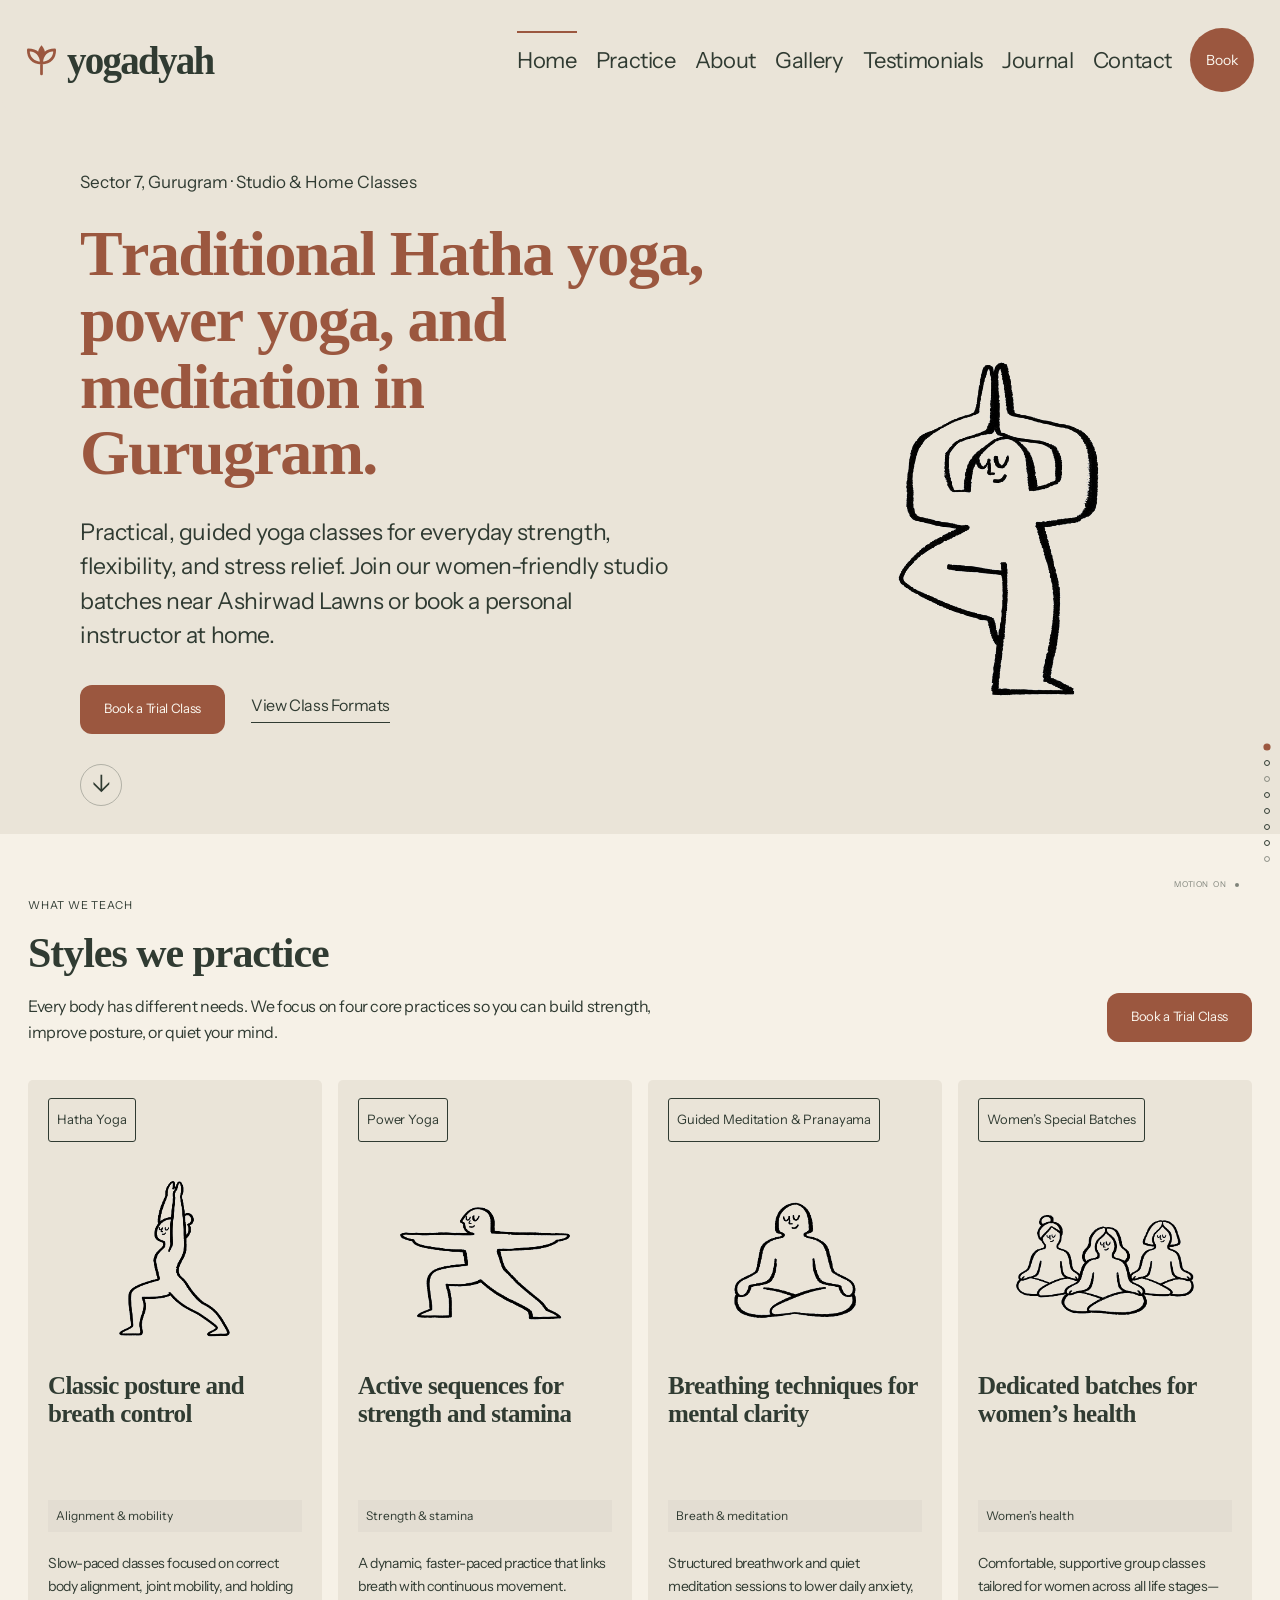
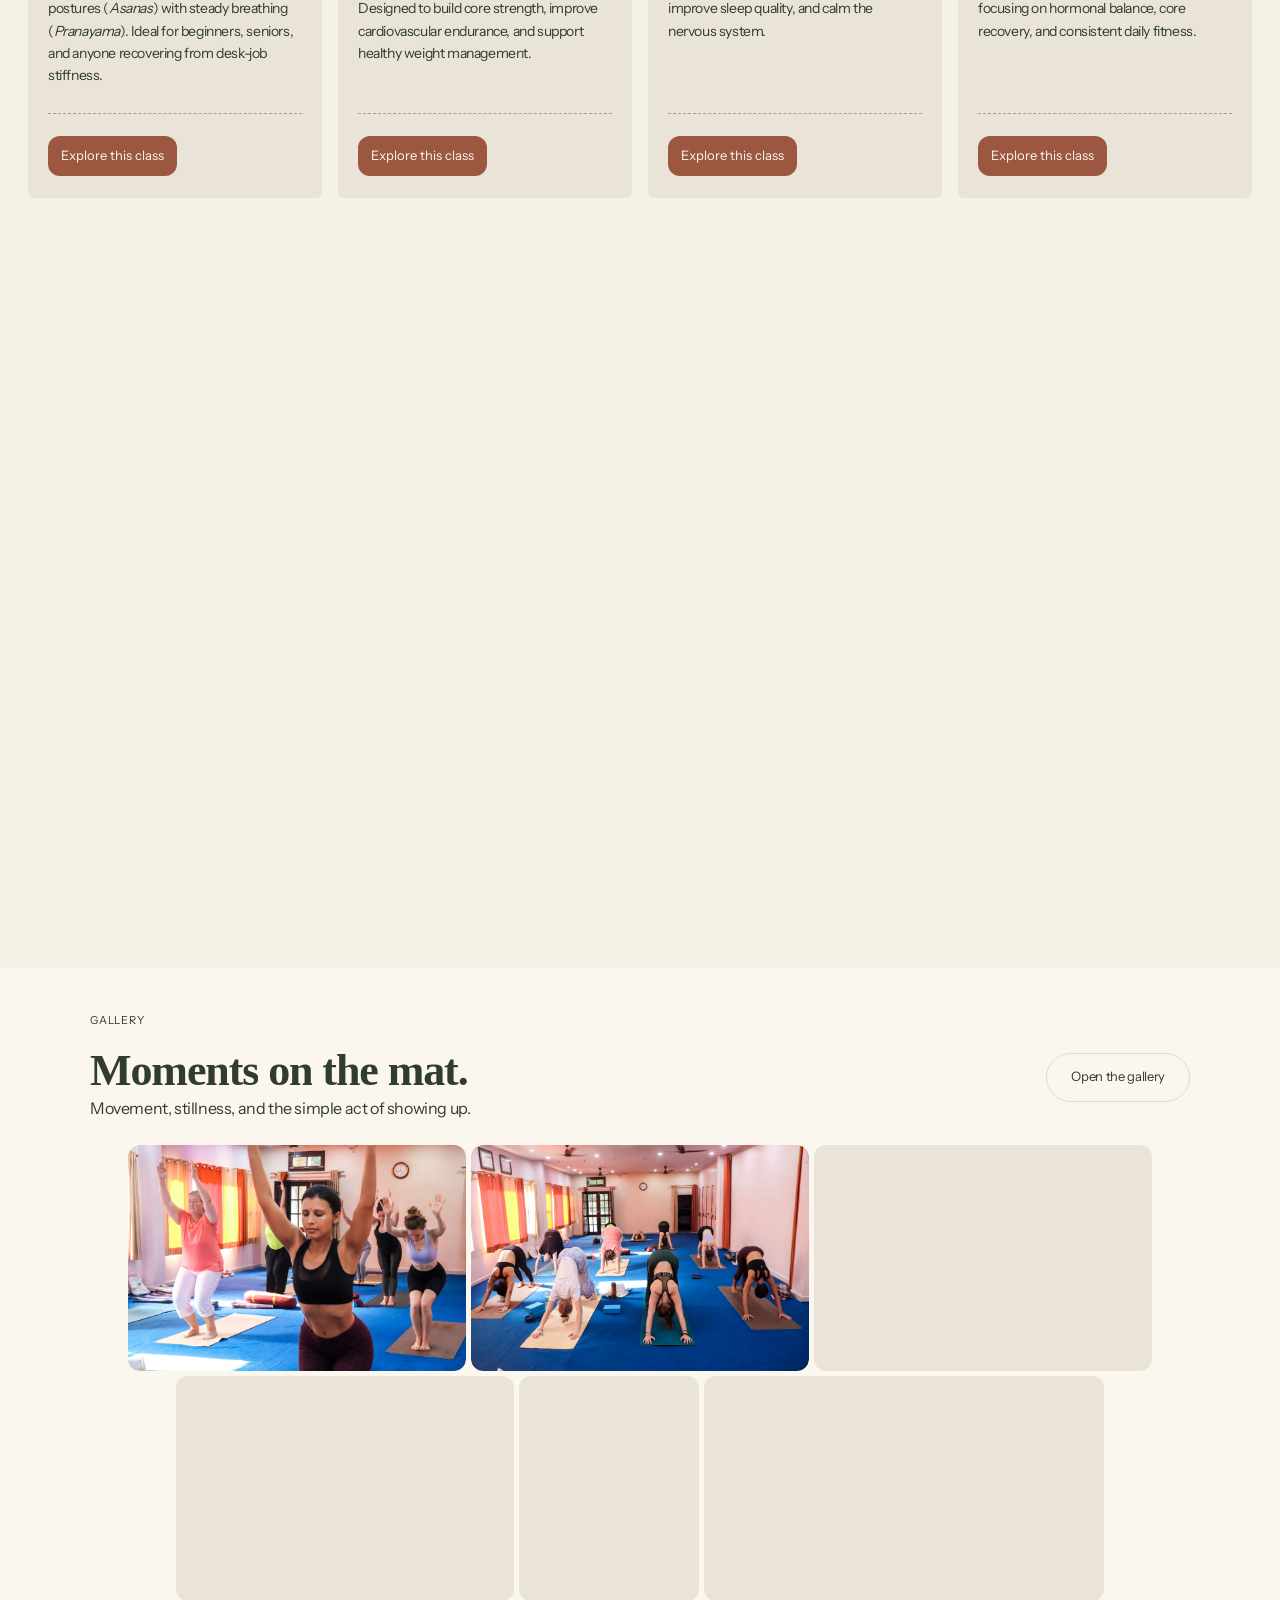
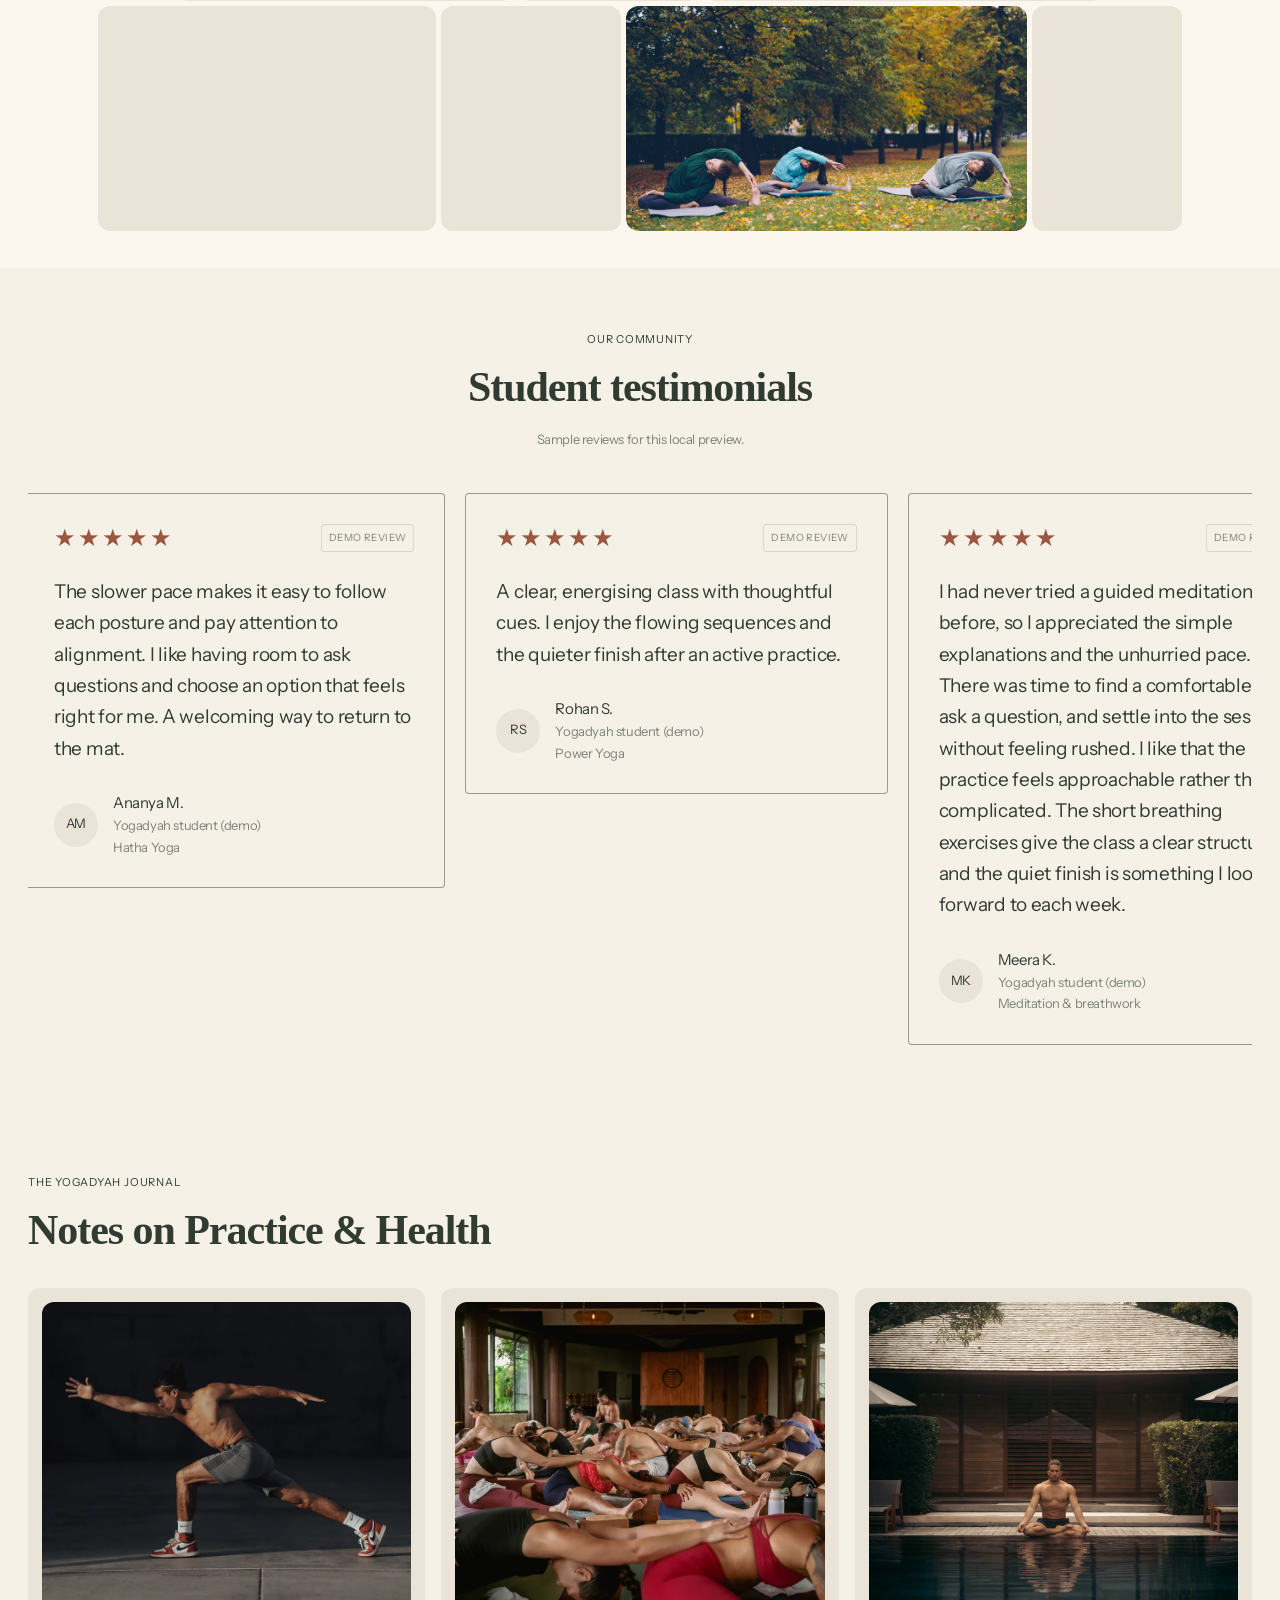
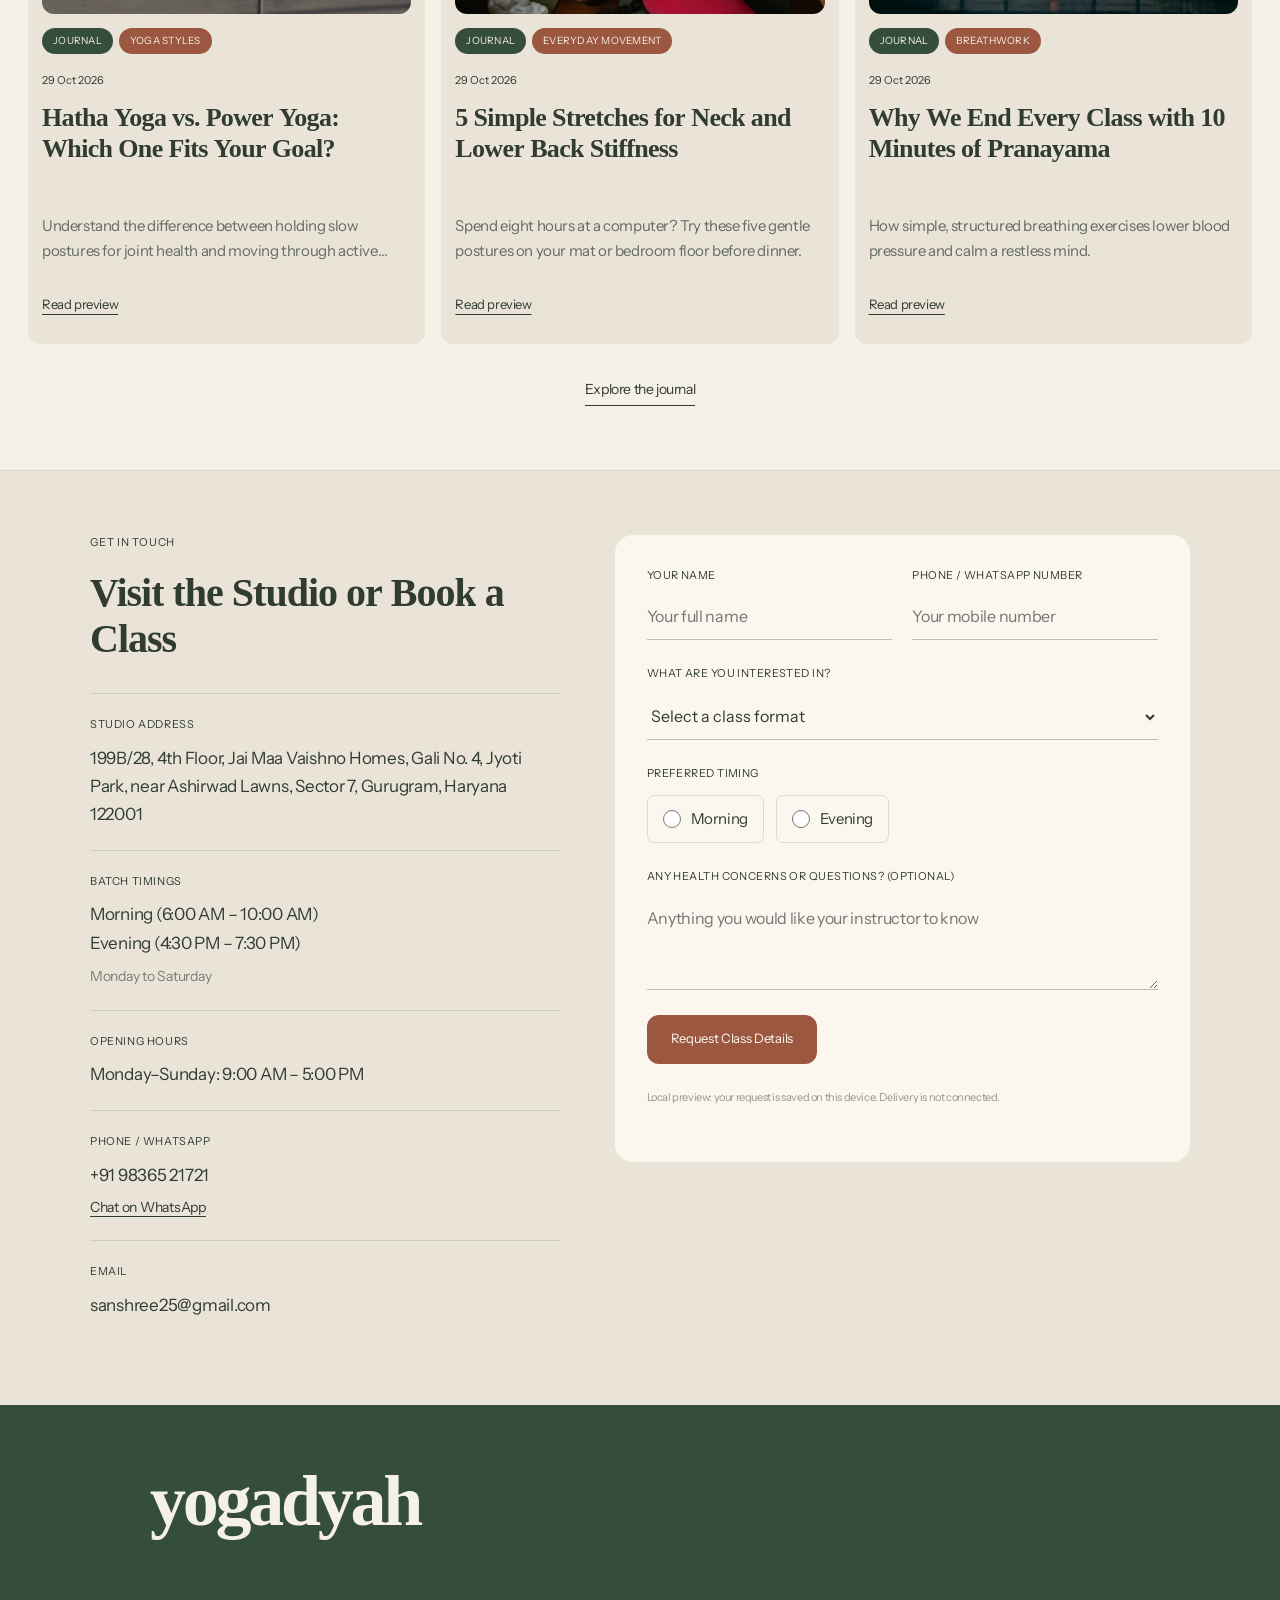
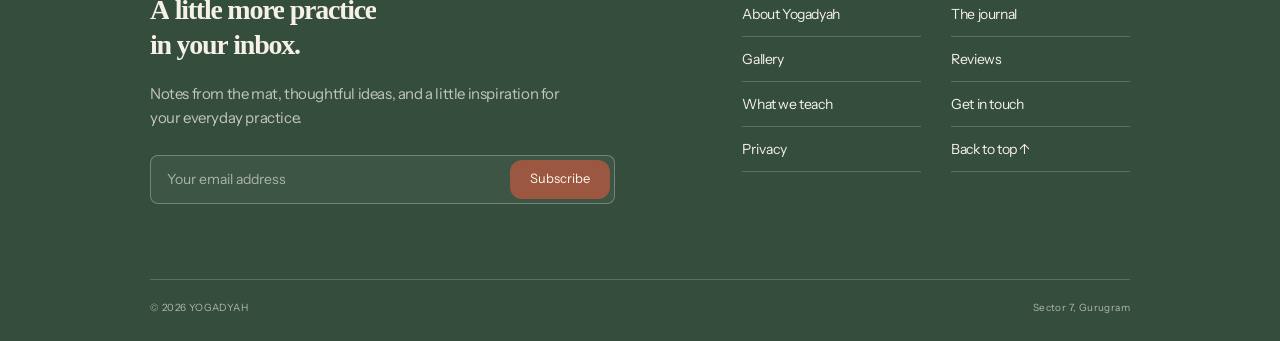
==== commit 7e15b99d: "new yogadyah" ====
--- a/index.html
+++ b/index.html
@@ -1,20 +1,21 @@
 <!doctype html>
-<html lang="en"><head><meta charset="UTF-8"><meta name="viewport" content="width=device-width,initial-scale=1"><title>Yogadyah | Yoga Teacher & Mindful Practice</title><meta name="description" content="Yogadyah is a space for mindful yoga teaching, movement, breath, and everyday awareness. Explore the practice and read notes from the mat."><link rel="icon" href="assets/yogadyah-mark.svg"><link rel="preload" href="assets/bricolage-grotesque.woff2" as="font" type="font/woff2" crossorigin><link rel="preload" href="assets/hero-rounded.woff2" as="font" type="font/woff2" crossorigin><link rel="preload" href="assets/figtree.woff2" as="font" type="font/woff2" crossorigin><link rel="preload" href="assets/instrument-sans.woff2" as="font" type="font/woff2" crossorigin><script>try{document.documentElement.dataset.motion=localStorage.getItem('yogadyah-motion')||(matchMedia('(prefers-reduced-motion: reduce)').matches?'reduce':'full')}catch{document.documentElement.dataset.motion='full'}</script><script>try{const r=document.documentElement;if(r.dataset.motion!=='reduce'){r.classList.add('intro-pending');window.yogadyahIntroFallback=setTimeout(()=>{r.classList.remove('intro-pending','intro-revealing');document.body?.classList.remove('intro-playing');document.querySelector('#home-intro')?.remove();document.querySelectorAll('[data-intro-inert]').forEach(e=>{e.inert=false;e.removeAttribute('data-intro-inert')});document.dispatchEvent(new Event('yogadyah:intro-ready'))},5000)}}catch{}</script><link rel="stylesheet" href="yogadyah.css"><script src="site.js" defer></script><script src="assets/lenis-1.3.17.min.js" defer></script><script src="intro.js" defer></script><script src="motion.js" defer></script></head>
+<html lang="en"><head><meta charset="UTF-8"><meta name="viewport" content="width=device-width,initial-scale=1"><title>Yogadyah | Yoga Classes in Sector 7, Gurugram</title><meta name="description" content="Traditional Hatha yoga, power yoga, meditation, and women-friendly batches in Sector 7, Gurugram. Studio classes near Ashirwad Lawns and personal yoga instruction at home."><link rel="icon" href="assets/yogadyah-mark.svg"><link rel="preload" href="assets/instrument-sans.woff2" as="font" type="font/woff2" crossorigin><script>try{document.documentElement.dataset.motion=localStorage.getItem('yogadyah-motion')||(matchMedia('(prefers-reduced-motion: reduce)').matches?'reduce':'full')}catch{document.documentElement.dataset.motion='full'}</script><script>try{const r=document.documentElement;if(r.dataset.motion!=='reduce'){r.classList.add('intro-pending');window.yogadyahIntroFallback=setTimeout(()=>{r.classList.remove('intro-pending','intro-revealing');document.body?.classList.remove('intro-playing');document.querySelector('#home-intro')?.remove();document.querySelectorAll('[data-intro-inert]').forEach(e=>{e.inert=false;e.removeAttribute('data-intro-inert')});document.dispatchEvent(new Event('yogadyah:intro-ready'))},2500)}}catch{}</script><link rel="stylesheet" href="yogadyah.css"><script src="journal-data.js" defer></script><script src="site.js" defer></script><script src="reviews.js" defer></script>
+<script src="gallery.js" defer></script><script src="assets/lenis-1.3.17.min.js" defer></script><script src="intro.js" defer></script><script src="motion.js" defer></script></head>
 <body><div class="intro-overlay" id="home-intro" aria-hidden="true"><div class="intro-title"><span>Yoga, breath &amp; mindful living</span><strong>yogadyah</strong></div></div><a class="skip" href="#main">Skip to content</a>
-<header class="header" id="header"><div class="header-inner"><a class="brand" href="#home" aria-label="Yogadyah home"><svg viewBox="0 0 40 44" fill="none" aria-hidden="true"><path d="M20 40V25M20 26C8 25 3 18 3 9c9 0 16 4 17 17Zm0 0C32 25 37 18 37 9c-9 0-16 4-17 17Z" stroke="currentColor" stroke-width="3.5" stroke-linecap="round" stroke-linejoin="round"/><path d="M20 3c-6 7-6 13 0 19 6-6 6-12 0-19Z" fill="currentColor"/></svg><span>yogadyah</span></a><div class="header-navigation"><nav class="desktop-nav" aria-label="Main navigation"><a href="#home" data-nav="home" aria-current="location">Home</a><a href="#blog" data-nav="blog">Journal</a><div class="nav-item" data-nav-group="practice"><button class="nav-disclosure" aria-expanded="false" aria-controls="nav-practice">Practice <span aria-hidden="true">⌄</span></button><div class="nav-dropdown" id="nav-practice" hidden><a href="#lineage">What lives here</a><a href="#practice">The approach</a><a href="#community">Ways to practice</a></div></div><a href="#about" data-nav="about">About</a><a href="#contact" data-nav="contact">Contact</a></nav><a class="nav-contact" href="#contact" aria-label="Contact Yogadyah"><span aria-hidden="true">→</span></a><button class="menu-toggle" aria-expanded="false" aria-controls="menu"><span class="menu-word">Menu</span><span class="hamburger" aria-hidden="true"><i></i><i></i></span></button></div></div></header>
-<nav class="menu-panel" id="menu" aria-label="Mobile navigation" inert><a href="#home">Home</a><a href="#blog">The journal</a><a href="#about">About Yogadyah</a><a href="#lineage">What lives here</a><a href="#practice">The approach</a><a href="#community">Ways to practice</a><a href="#contact">Get in touch</a><p>Yoga, breath, and a little more presence.</p></nav>
+<header class="header" id="header"><div class="header-inner"><a class="brand" href="#home" aria-label="Yogadyah home"><svg viewBox="0 0 40 44" fill="none" aria-hidden="true"><path d="M20 40V25M20 26C8 25 3 18 3 9c9 0 16 4 17 17Zm0 0C32 25 37 18 37 9c-9 0-16 4-17 17Z" stroke="currentColor" stroke-width="3.5" stroke-linecap="round" stroke-linejoin="round"/><path d="M20 3c-6 7-6 13 0 19 6-6 6-12 0-19Z" fill="currentColor"/></svg><span>yogadyah</span></a><div class="header-navigation"><nav class="desktop-nav" aria-label="Main navigation"><a href="#home" data-nav="home">Home</a><a href="#lineage" data-nav="practice">Practice</a><a href="#about" data-nav="about">About</a><a href="gallery.html" data-nav="gallery">Gallery</a><a href="#testimonials" data-nav="testimonials">Testimonials</a><a href="journal.html" data-nav="blog">Journal</a><a href="#contact" data-nav="contact">Contact</a></nav><a class="nav-contact" href="#contact" aria-label="Book a trial class"><span class="nav-contact-label">Book</span></a><button class="menu-toggle" aria-expanded="false" aria-controls="menu"><span class="menu-word">Menu</span><span class="hamburger" aria-hidden="true"><i></i><i></i></span></button></div></div></header>
+<nav class="menu-panel" id="menu" aria-label="Mobile navigation" inert><a href="#home">Home</a><a href="#lineage">Practice</a><a href="#about">About</a><a href="gallery.html">Gallery</a><a href="#testimonials">Testimonials</a><a href="journal.html">Journal</a><a href="#contact">Contact</a><p>Yoga, breath, and a little more presence.</p></nav>
 <main id="main">
- <section class="hero yoga-hero" id="home" data-label="Home"><div class="hero-inner"><div class="hero-flow"><p class="hero-intro">Yoga teacher · Mindful movement</p><div class="hero-heading"><h1><span class="line"><span>A little space.</span></span><span class="line"><span>A deeper</span></span><span class="line"><span>practice.</span></span></h1></div><p class="hero-copy">Thoughtful movement, easy breathing, and moments of stillness. Find a yoga practice that meets you where you are.</p><div class="hero-actions"><a class="button primary" href="#lineage">Explore the practice <span>↗</span></a><a class="text-link" href="#about">Meet Yogadyah <span>→</span></a></div></div><div class="hero-visual reveal"><img src="assets/yogadyah-tree-pose.png" alt="Hand-drawn yogi in tree pose with palms together overhead" width="736" height="736" fetchpriority="high" decoding="async"></div><a class="hero-scroll" href="#blog" aria-label="Scroll to the Yogadyah journal"><span aria-hidden="true">↓</span></a></div></section>
- <section class="section practice-benefits" id="lineage" data-label="What lives here"><svg class="strap practice-strap" viewBox="0 0 900 850" fill="none" aria-hidden="true"><path d="M-130 40C470-160 510 400 180 470C-170 550-80 130 230 260C680 450 580 910 230 1000" stroke="currentColor"/></svg><div class="section-inner"><div class="section-heading reveal"><p class="eyebrow">What lives here</p><h2 data-words>The practice comes<br> to life here.</h2><p>Movement, breath, and awareness — connected by a simple invitation to begin where you are.</p></div><div class="practice-tabs" role="tablist" aria-label="Explore the Yogadyah approach"><button id="path-practice" data-path="practice" role="tab" aria-controls="practice-panel" aria-selected="true">Practice</button><button id="path-philosophy" data-path="philosophy" role="tab" aria-controls="practice-panel" aria-selected="false">Philosophy</button><span class="practice-tab-indicator"></span></div><div id="practice-panel" role="tabpanel" aria-labelledby="path-practice"><div class="practice-card-grid" id="practice-track"></div></div></div></section>
- <section class="section practice-focus" id="practice" data-label="The approach"><div class="section-inner"><div class="section-heading reveal"><p class="eyebrow">A teacher’s approach</p><h2 data-words>More than<br> movement.</h2><p>Explore the ideas that connect the physical practice to attention, reflection, and the way we meet everyday life.</p></div><div class="topic-grid" id="topic-grid"></div></div></section>
- <section class="section community dark-section" id="community" data-label="Ways to practice"><div class="section-inner community-layout"><div class="community-image reveal"><img id="way-image" src="assets/f8024f36b0f4d42f.webp" alt="A shared space for yoga practice" loading="lazy"></div><div class="community-content reveal"><p class="eyebrow">Find your rhythm</p><h2 data-words>Your way<br> to practice.</h2><p>Different days ask for different things. There can be room for movement, a quiet moment at home, or a conversation about your next step.</p><div class="way-tabs" role="tablist" aria-label="Ways to practice"><button id="way-0" data-way="0" role="tab" aria-selected="true" aria-controls="way-panel">Together</button><button id="way-1" data-way="1" role="tab" aria-selected="false" aria-controls="way-panel">At home</button><button id="way-2" data-way="2" role="tab" aria-selected="false" aria-controls="way-panel">One to one</button><span class="way-indicator"></span></div><div class="way-panel" id="way-panel" role="tabpanel" aria-labelledby="way-0"><h3 id="way-title">A shared space<br>for practice.</h3><p id="way-copy">A group practice can offer the simple experience of showing up alongside others. Get in touch to talk about the kind of class or shared practice you are looking for.</p></div><a class="button primary" href="#contact">Start a conversation <span>↗</span></a></div></div></section>
-<section class="section blog-section trainings" id="blog" data-label="Blog"><div class="section-inner blog-layout"><div class="blog-intro reveal"><p class="eyebrow">The Yogadyah journal</p><h2 data-words>Notes from<br> the mat.</h2><p>Thoughts on yoga, breath, and the small moments that shape a practice. A place to stay curious, find a little inspiration, and bring the practice into everyday life.</p><a class="text-link" href="#blog-posts">Explore the journal <span>→</span></a></div><div class="blog-grid" id="blog-posts" aria-label="Yoga journal articles"></div></div></section>
-
- <section class="section about-section" id="about" data-label="About"><div class="section-inner about-layout"><div class="about-copy reveal"><p class="eyebrow">Meet Yogadyah</p><h2 data-words>Teaching with<br> attention.</h2><p>Yogadyah is a space for yoga teaching that values awareness, curiosity, and a kinder relationship with practice.</p><p>The approach brings together thoughtful movement, an easy awareness of breath, and time to pause. It invites you to listen to your own experience and explore what practice can mean in the context of your life.</p><ul class="about-principles"><li>Awareness over performance.</li><li>A pace that respects where you are.</li><li>A practice that continues beyond the mat.</li></ul><a class="button secondary" href="#contact">Let’s talk about your practice <span>↗</span></a></div><div class="about-image reveal"><img src="assets/865c07aa44ad4dab.webp" alt="An illustrative moment of yoga practice" loading="lazy"></div></div></section>
-
- <section class="section contact-section" id="contact" data-label="Contact"><div class="section-inner contact-layout"><div class="contact-heading reveal"><p class="eyebrow">Get in touch</p><h2 data-words>Let’s begin<br> a conversation.</h2><p>Have a question about yoga, a particular intention for your practice, or an idea you would like to explore? Leave a note for Yogadyah.</p></div><form id="contact-form" class="contact-form reveal"><label>Your name<input name="name" autocomplete="name" placeholder="Your name" required></label><label>Email address<input name="email" type="email" autocomplete="email" placeholder="you@example.com" required></label><label class="full">Your message<textarea name="message" placeholder="What would you like to explore?" required></textarea></label><button class="button primary full" type="submit">Save your note <span>↗</span></button><p class="form-note full">Local preview: notes are saved on this device. Message delivery is not connected.</p><p id="contact-status" class="form-status" role="status"></p></form></div></section>
+<section class="hero yoga-hero" id="home" data-label="Home"><div class="hero-inner"><div class="hero-flow"><p class="hero-intro">Sector 7, Gurugram · Studio &amp; Home Classes</p><div class="hero-heading"><h1><span class="line"><span>Traditional Hatha yoga, power yoga, and meditation in Gurugram.</span></span></h1></div><p class="hero-copy">Practical, guided yoga classes for everyday strength, flexibility, and stress relief. Join our women-friendly studio batches near Ashirwad Lawns or book a personal instructor at home.</p><div class="hero-actions"><a class="button primary" href="#contact">Book a Trial Class</a><a class="text-link" href="#lineage">View Class Formats</a></div></div><div class="hero-visual reveal"><img src="assets/yogadyah-tree-pose.png" alt="Hand-drawn yogi in tree pose with palms together overhead" width="736" height="736" fetchpriority="high" decoding="async"></div><a class="hero-scroll" href="#lineage" aria-label="Scroll to class formats"><span aria-hidden="true">↓</span></a></div></section>
+<section class="section practice-benefits teaching-services" id="lineage" data-label="What we teach" aria-labelledby="teaching-heading"><div class="section-inner"><div class="teaching-header"><div class="section-heading reveal"><p class="eyebrow">What we teach</p><h2 id="teaching-heading" data-words>Styles we practice</h2><p>Every body has different needs. We focus on four core practices so you can build strength, improve posture, or quiet your mind.</p></div><a class="button primary" href="#contact">Book a Trial Class</a></div><div class="practice-card-grid" id="practice-track" aria-label="Yoga styles and classes"></div></div></section>
+<section class="section practice-focus" id="practice" data-label="The approach" hidden><div class="section-inner"><div class="section-heading reveal"><p class="eyebrow">A teacher’s approach</p><h2 data-words>More than<br> movement.</h2><p>Explore the ideas that connect the physical practice to attention, reflection, and the way we meet everyday life.</p></div><div class="topic-grid" id="topic-grid"></div></div></section>
+<section class="section community dark-section" id="community" data-label="Ways to practice" hidden><div class="section-inner community-layout"><div class="community-image reveal"><img id="way-image" src="assets/f8024f36b0f4d42f.webp" alt="A shared space for yoga practice" loading="lazy"></div><div class="community-content reveal"><p class="eyebrow">Find your rhythm</p><h2 data-words>Your way<br> to practice.</h2><p>Different days ask for different things. There can be room for movement, a quiet moment at home, or a conversation about your next step.</p><div class="way-tabs" role="tablist" aria-label="Ways to practice"><button id="way-0" data-way="0" role="tab" aria-selected="true" aria-controls="way-panel">Together</button><button id="way-1" data-way="1" role="tab" aria-selected="false" aria-controls="way-panel">At home</button><button id="way-2" data-way="2" role="tab" aria-selected="false" aria-controls="way-panel">One to one</button><span class="way-indicator"></span></div><div class="way-panel" id="way-panel" role="tabpanel" aria-labelledby="way-0"><h3 id="way-title">A shared space<br>for practice.</h3><p id="way-copy">A group practice can offer the simple experience of showing up alongside others. Get in touch to talk about the kind of class or shared practice you are looking for.</p></div><a class="button primary" href="#contact">Start a conversation</a></div></div></section>
+<section class="section about-section" id="about" data-label="About"><div class="section-inner about-layout"><div class="about-copy reveal"><p class="eyebrow">About Yogadyah</p><h2 data-words>A local studio for everyday health.</h2><p>Yogadyah is a local yoga studio in Sector 7, Gurugram. We make traditional yoga easy for working professionals and families.</p><p>You do not need to be flexible to start. Our teacher knows each student and respects their physical limits, so you can practice at a pace that feels right for you.</p><ul class="about-principles"><li>Small batch sizes for safe posture correction.</li><li>Clear instructions without confusing words.</li><li>Focus on steady health and stress relief.</li></ul><a class="button secondary" href="#contact">Book a Trial Class</a></div><div class="about-image reveal"><img src="assets/about-teaching.png" alt="A yoga teacher guiding a student through a standing posture during a group class" width="735" height="980" loading="lazy"></div></div></section>
+<section class="section gallery-section" id="gallery" data-label="Gallery" aria-labelledby="gallery-heading"><div class="section-inner"><div class="gallery-heading reveal"><p class="eyebrow">Gallery</p><h2 id="gallery-heading" data-words>Moments on the mat.</h2><p>Movement, stillness, and the simple act of showing up.</p><a class="button gallery-open" href="gallery.html">Open the gallery</a></div><div class="photo-gallery" role="region" aria-label="Yoga photo gallery"><figure class="gallery-photo" style="--photo-ratio:3984/2656"><img src="assets/gallery/pexels-yogavidyamandiram-31743034.jpg" alt="Students practicing a standing yoga sequence with arms raised" width="3984" height="2656" loading="lazy" decoding="async"></figure><figure class="gallery-photo" style="--photo-ratio:3984/2656"><img src="assets/gallery/pexels-yogavidyamandiram-31743025.jpg" alt="A group practicing downward-facing dog in a bright yoga room" width="3984" height="2656" loading="lazy" decoding="async"></figure><figure class="gallery-photo" style="--photo-ratio:6240/4160"><img src="assets/gallery/pexels-aatm-yogashala-3791932-7237917.jpg" alt="A teacher guiding students through a seated leg stretch" width="6240" height="4160" loading="lazy" decoding="async"></figure><figure class="gallery-photo" style="--photo-ratio:3978/2652"><img src="assets/gallery/pexels-yogavidyamandiram-14242904.jpg" alt="Two students practicing seated breathing exercises" width="3978" height="2652" loading="lazy" decoding="async"></figure><figure class="gallery-photo" style="--photo-ratio:3093/3866"><img src="assets/gallery/pexels-rishikesh-yog-kendra-1390080586-29490928.jpg" alt="A student practicing a prayer squat with a group" width="3093" height="3866" loading="lazy" decoding="async"></figure><figure class="gallery-photo" style="--photo-ratio:5764/3243"><img src="assets/gallery/pexels-world-peace-yoga-school-206547063-11671894.jpg" alt="A student demonstrating a headstand during a group class" width="5764" height="3243" loading="lazy" decoding="async"></figure><figure class="gallery-photo" style="--photo-ratio:3959/2639"><img src="assets/gallery/pexels-yogavidyamandiram-31743027.jpg" alt="Students stretching together in downward-facing dog" width="3959" height="2639" loading="lazy" decoding="async"></figure><figure class="gallery-photo" style="--photo-ratio:3573/4466"><img src="assets/gallery/pexels-rishikesh-yog-kendra-1390080586-29490926.jpg" alt="A yoga teacher supporting a student in a handstand" width="3573" height="4466" loading="lazy" decoding="async"></figure><figure class="gallery-photo" style="--photo-ratio:3800/2138"><img src="assets/gallery/pexels-silverkblack-36715238.jpg" alt="Three people practicing seated side stretches outdoors" width="3800" height="2138" loading="lazy" decoding="async"></figure><figure class="gallery-photo" style="--photo-ratio:4000/6000"><img src="assets/gallery/pexels-yoga-course-india-932671557-20035460.jpg" alt="A practitioner holding a standing lunge beside the river in Rishikesh" width="4000" height="6000" loading="lazy" decoding="async"></figure></div></div></section>
+<section class="section testimonials-section" id="testimonials" data-label="Testimonials" aria-labelledby="testimonials-heading"><div class="section-inner"><div class="section-heading reveal"><p class="eyebrow">Our community</p><h2 id="testimonials-heading" data-words>Student testimonials</h2><p class="testimonials-demo-note">Sample reviews for this local preview.</p></div><div class="testimonials-carousel" tabindex="0" role="region" aria-label="Demo student testimonials. Drag left or right, or use the arrow keys. Hover to pause movement." aria-keyshortcuts="ArrowLeft ArrowRight"><div class="testimonials-track" id="testimonials-track"></div></div></div></section>
+<section class="section blog-section journal-section" id="blog" data-label="Journal" aria-labelledby="journal-heading"><div class="section-inner journal-layout"><div class="section-heading reveal"><p class="eyebrow">The Yogadyah journal</p><h2 id="journal-heading" data-words>Notes on Practice &amp; Health</h2></div><div class="blog-grid" id="blog-posts" aria-label="Yoga journal articles"></div><div class="journal-more"><a class="text-link" href="journal.html">Explore the journal</a></div></div></section>
+<section class="section contact-section" id="contact" data-label="Contact" aria-labelledby="contact-heading"><div class="section-inner contact-layout"><div class="contact-heading reveal"><p class="eyebrow">Get in touch</p><h2 id="contact-heading" data-words>Visit the Studio or Book a Class</h2><dl class="studio-contact-details"><div><dt>Studio Address</dt><dd><address>199B/28, 4th Floor, Jai Maa Vaishno Homes, Gali No. 4, Jyoti Park, near Ashirwad Lawns, Sector 7, Gurugram, Haryana 122001</address></dd></div><div><dt>Batch Timings</dt><dd><span>Morning (6:00 AM – 10:00 AM)</span><span>Evening (4:30 PM – 7:30 PM)</span><span class="studio-days">Monday to Saturday</span></dd></div><div><dt>Opening Hours</dt><dd><span>Monday–Sunday: 9:00 AM – 5:00 PM</span></dd></div><div><dt>Phone / WhatsApp</dt><dd><a class="studio-phone" href="tel:+919836521721">+91 98365 21721</a><a class="studio-whatsapp" href="https://wa.me/919836521721" target="_blank" rel="noopener noreferrer">Chat on WhatsApp</a></dd></div><div><dt>Email</dt><dd><a class="studio-email" href="mailto:sanshree25@gmail.com">sanshree25@gmail.com</a></dd></div></dl></div><form id="contact-form" class="contact-form studio-enquiry-form reveal"><label for="enquiry-name">Your Name<input id="enquiry-name" name="name" autocomplete="name" placeholder="Your full name" required></label><label for="enquiry-phone">Phone / WhatsApp Number<input id="enquiry-phone" name="phone" type="tel" inputmode="tel" autocomplete="tel" maxlength="20" placeholder="Your mobile number" required></label><label for="class-format" class="full">What are you interested in?<select id="class-format" name="classFormat" required><option value="" disabled selected>Select a class format</option><option value="studio-group">Studio Group Batch (Hatha / Power Yoga)</option><option value="womens-batch">Women's Special Batch</option><option value="personal-home">Personal Home Classes in Gurugram</option><option value="meditation-breathwork">Meditation &amp; Breathwork</option></select></label><fieldset class="timing-options full"><legend>Preferred Timing</legend><div class="timing-choices"><label><input type="radio" name="timing" value="Morning" required><span>Morning</span></label><label><input type="radio" name="timing" value="Evening" required><span>Evening</span></label></div></fieldset><label for="health-questions" class="full">Any health concerns or questions? (Optional)<textarea id="health-questions" name="healthConcerns" rows="3" placeholder="Anything you would like your instructor to know"></textarea></label><button class="button primary full" type="submit">Request Class Details</button><p class="form-note full">Local preview: your request is saved on this device. Delivery is not connected.</p><p id="contact-status" class="form-status" role="status" aria-live="polite"></p></form></div></section>
 </main>
-<footer class="footer dark-section" id="footer" data-label="Footer"><div class="footer-main"><a class="footer-brand" href="#home">yogadyah</a><div class="footer-grid"><div class="footer-newsletter-wrap"><h2>A little more practice<br> in your inbox.</h2><p>Notes from the mat, thoughtful ideas, and a little inspiration for your everyday practice.</p><form class="footer-newsletter-form" id="footer-newsletter"><label class="sr-only" for="newsletter-email">Email for Yogadyah updates</label><input id="newsletter-email" type="email" name="email" autocomplete="email" placeholder="Your email address" required><button type="submit" aria-label="Save email for Yogadyah updates">→</button><p class="form-status" id="footer-status" role="status"></p></form></div><nav class="footer-links" aria-label="Footer navigation"><a href="#about">About Yogadyah</a><a href="#blog">The journal</a><a href="#lineage">What lives here</a><a href="#practice">The approach</a><a href="#community">Ways to practice</a><a href="#contact">Get in touch</a><button data-privacy>Privacy</button><a href="#home">Back to top ↑</a></nav></div><div class="footer-bottom"><span>© 2026 Yogadyah</span><span>Yoga. Breath. Awareness.</span><span>Make a little space.</span></div></div></footer>
+<footer class="footer dark-section" id="footer" data-label="Footer"><div class="footer-main"><a class="footer-brand" href="#home">yogadyah</a><div class="footer-grid"><div class="footer-newsletter-wrap"><h2>A little more practice<br> in your inbox.</h2><p>Notes from the mat, thoughtful ideas, and a little inspiration for your everyday practice.</p><form class="footer-newsletter-form" id="footer-newsletter"><label class="sr-only" for="newsletter-email">Email for Yogadyah updates</label><input id="newsletter-email" type="email" name="email" autocomplete="email" placeholder="Your email address" required><button type="submit" aria-label="Subscribe to Yogadyah updates">Subscribe</button><p class="form-status" id="footer-status" role="status"></p></form></div><nav class="footer-links" aria-label="Footer navigation"><a href="#about">About Yogadyah</a><a href="journal.html">The journal</a><a href="gallery.html">Gallery</a><a href="#testimonials">Reviews</a><a href="#lineage">What we teach</a><a href="#practice" hidden>The approach</a><a href="#community" hidden>Ways to practice</a><a href="#contact">Get in touch</a><button data-privacy>Privacy</button><a href="#home">Back to top ↑</a></nav></div><div class="footer-bottom"><span>© 2026 YOGADYAH</span><span>Sector 7, Gurugram</span></div></div></footer>
 <nav class="section-navigation" aria-label="Page navigation"></nav><button class="motion-toggle" aria-label="Toggle website motion" aria-pressed="true">Motion <span>on</span><i aria-hidden="true"></i></button><dialog class="detail-dialog" id="detail-dialog"><button class="dialog-close" aria-label="Close dialog">Close <span>×</span></button><div class="dialog-content"></div></dialog>
 <script>if(['localhost','127.0.0.1'].includes(location.hostname)){let version;setInterval(async()=>{try{const next=await(await fetch('/__version')).text();if(version&&next!==version){sessionStorage.setItem('yogadyah-restore-scroll',String(scrollY));location.reload()}version=next}catch{}},900)}</script>
 </body></html>
--- a/yogadyah.css
+++ b/yogadyah.css
@@ -1,21 +1,17 @@
-@font-face{font-family:Figtree;src:url('assets/figtree.woff2') format('woff2');font-weight:300 900;font-display:swap}
-@font-face{font-family:BricolageGrotesque;src:url('assets/bricolage-grotesque.woff2') format('woff2');font-weight:200 800;font-display:swap}
-@font-face{font-family:Parkinsans;src:url('assets/hero-rounded.woff2') format('woff2');font-weight:800;font-display:swap}
-@font-face{font-family:Parkinsans;src:url('assets/parkinsans-semibold.woff2') format('woff2');font-weight:600;font-display:swap}
 @font-face{font-family:InstrumentSans;src:url('assets/instrument-sans.woff2') format('woff2');font-weight:400 600;font-display:swap}
-:root{--paper:#e8eeee;--ink:#0a2324;--soft:#dce7e6;--white:#f7f9f7;--accent:#e84021;--teal:#51b8b6;--line:#0a232425;--ease:cubic-bezier(.32,.72,0,1);--ease-word:cubic-bezier(.16,1,.3,1);--ease-bettr:cubic-bezier(.625,.05,0,1);--ease-spring:cubic-bezier(.34,1.45,.64,1);--gutter:clamp(20px,3.2vw,56px)}
-*{box-sizing:border-box}html{scroll-behavior:smooth;scroll-padding-top:140px;scroll-snap-type:none;overscroll-behavior-y:auto}body{margin:0;background:var(--paper);color:var(--ink);font:400 16px/1.6 InstrumentSans,Arial,sans-serif;letter-spacing:-.025em}body.menu-open,body.modal-open{overflow:hidden}button,input,textarea{font:inherit}button{cursor:pointer;color:inherit}a{color:inherit;text-decoration:none}button{border:0}img{display:block;width:100%;height:100%;object-fit:cover}h1,h2,h3,p{margin:0}h1,h2,h3{font-family:Parkinsans,Arial,sans-serif;font-weight:800;letter-spacing:-.055em;line-height:1.08}h2{font-size:42px}h3{font-size:28px}a,button{-webkit-tap-highlight-color:transparent}button:focus-visible,a:focus-visible,input:focus-visible,textarea:focus-visible{outline:2px solid var(--accent);outline-offset:5px}::selection{background:var(--teal);color:var(--ink)}
-.skip{position:fixed;left:20px;top:-100px;z-index:200;background:white;padding:12px}.skip:focus{top:15px}.eyebrow{font-size:11px;letter-spacing:.07em;text-transform:uppercase;line-height:1.4}.button{display:inline-flex;align-items:center;justify-content:center;gap:25px;padding:15px 24px;min-height:49px;border-radius:10px;font:600 13px/1.2 Parkinsans,Arial,sans-serif;letter-spacing:-.025em;transition:transform .45s var(--ease-spring),background .35s var(--ease),color .35s var(--ease)}.button:hover{transform:translateY(-2px) scale(1.025)}.button:active{transform:scale(.97)}.primary{background:var(--accent);color:var(--white)}.primary:hover{background:#c43119}.secondary{background:var(--ink);color:var(--paper)}.secondary:hover{background:#174a46}.text-link{display:inline-flex;align-items:center;gap:20px;font-size:14px;border-bottom:1px solid currentColor;padding-bottom:4px;transition:gap .4s var(--ease)}.text-link:hover{gap:30px}.section{padding:64px var(--gutter);height:auto;min-height:0;max-height:none;overflow:visible;scroll-snap-align:none}.section-inner{max-width:980px;margin:0 auto}.section-heading{max-width:720px;text-align:center;margin:0 auto 36px}.section-heading>.eyebrow{margin-bottom:18px}.section-heading>p:last-child{max-width:580px;margin:20px auto 0;font-size:16px;line-height:1.6}.dark-section{background:var(--ink);color:var(--paper)}
+:root{color-scheme:light;--forest:#344D3D;--paper:#F6F1E7;--ink:#303B32;--soft:#EAE4D8;--white:#FBF7EF;--accent:#9B573F;--teal:#53735A;--line:#303B3225;--ease:cubic-bezier(.32,.72,0,1);--ease-word:cubic-bezier(.16,1,.3,1);--ease-bettr:cubic-bezier(.625,.05,0,1);--ease-spring:cubic-bezier(.34,1.45,.64,1);--gutter:clamp(20px,3.2vw,56px)}
+*{box-sizing:border-box}html{scroll-behavior:smooth;scroll-padding-top:140px;scroll-snap-type:none;overscroll-behavior-y:auto}body{margin:0;background:var(--paper);color:var(--ink);font:400 16px/1.6 InstrumentSans,Arial,sans-serif;letter-spacing:-.025em}body.menu-open,body.modal-open{overflow:hidden}button,input,textarea{font:inherit}button{cursor:pointer;color:inherit}a{color:inherit;text-decoration:none}button{border:0}img{display:block;width:100%;height:100%;object-fit:cover}h1,h2,h3,p{margin:0}h1,h2,h3{font-family:Georgia,serif;font-weight:800;letter-spacing:-.055em;line-height:1.08}h2{font-size:42px}h3{font-size:28px}a,button{-webkit-tap-highlight-color:transparent}button:focus-visible,a:focus-visible,input:focus-visible,textarea:focus-visible{outline:2px solid var(--accent);outline-offset:5px}::selection{background:var(--teal);color:var(--ink)}
+.skip{position:fixed;left:20px;top:-100px;z-index:200;background:var(--white);padding:12px}.skip:focus{top:15px}.eyebrow{font-size:11px;letter-spacing:.07em;text-transform:uppercase;line-height:1.4}.button{display:inline-flex;align-items:center;justify-content:center;gap:25px;padding:15px 24px;min-height:49px;border-radius:10px;font:600 13px/1.2 Georgia,serif;letter-spacing:-.025em;transition:transform .45s var(--ease-spring),background .35s var(--ease),color .35s var(--ease)}.button:hover{transform:translateY(-2px) scale(1.025)}.button:active{transform:scale(.97)}.primary{background:var(--accent);color:var(--white)}.primary:hover{background:#344D3D}.secondary{background:var(--forest);color:var(--paper)}.secondary:hover{background:#344D3D}.text-link{display:inline-flex;align-items:center;gap:20px;font-size:14px;border-bottom:1px solid currentColor;padding-bottom:4px;transition:gap .4s var(--ease)}.text-link:hover{gap:30px}.section{padding:64px var(--gutter);height:auto;min-height:0;max-height:none;overflow:visible;scroll-snap-align:none}.section-inner{max-width:980px;margin:0 auto}.section-heading{max-width:720px;text-align:center;margin:0 auto 36px}.section-heading>.eyebrow{margin-bottom:18px}.section-heading>p:last-child{max-width:580px;margin:20px auto 0;font-size:16px;line-height:1.6}.dark-section{background:var(--forest);color:var(--paper)}
 
 /* No Jiggery-inspired header: broad lower curves and direction-aware reveal. */
 .header{position:fixed;z-index:70;inset:0 0 auto;background:var(--soft);color:var(--ink);border-radius:0 0 30px 30px;transform:translate3d(0,0,0);transition:transform .4s cubic-bezier(.4,0,.2,1),box-shadow .35s var(--ease)}
 .header.is-hidden{transform:translate3d(0,calc(-100% - 3px),0)}
-.header.scrolled{box-shadow:0 3px 14px #0a23240a}
+.header.scrolled{box-shadow:none}
 .header-inner{max-width:1440px;margin:0 auto;min-height:120px;padding:22px 26px;display:flex;align-items:center;justify-content:space-between;gap:36px}
-.brand{display:flex;align-items:center;gap:10px;font:800 39px/1 Parkinsans,sans-serif;letter-spacing:-.07em;white-space:nowrap}
+.brand{display:flex;align-items:center;gap:10px;font:800 39px/1 Georgia,serif;letter-spacing:-.07em;white-space:nowrap}
 .brand svg{width:31px;height:36px;flex:none;color:var(--accent)}
 .header-navigation{display:flex;align-items:center;gap:22px}
-.desktop-nav{display:flex;align-items:center;gap:36px;font:600 22px/1.5 BricolageGrotesque,sans-serif;letter-spacing:-.01755em}
+.desktop-nav{display:flex;align-items:center;gap:36px;font:600 22px/1.5 InstrumentSans,sans-serif;letter-spacing:-.01755em}
 .desktop-nav>a,.nav-disclosure{position:relative;padding:13px 0;white-space:nowrap}
 .desktop-nav>a:before,.nav-disclosure:before{content:'';position:absolute;inset:0 0 auto;height:2px;background:var(--accent);transform:scaleX(0);transform-origin:left;transition:transform .4s var(--ease)}
 .desktop-nav>a[aria-current=location]:before,.nav-item.is-active>.nav-disclosure:before{transform:scaleX(1)}
@@ -23,13 +19,13 @@
 .nav-disclosure{display:flex;gap:9px;align-items:center;background:none;font:inherit}
 .nav-disclosure>span{font-size:19px;transition:rotate .35s var(--ease)}
 .nav-disclosure[aria-expanded=true]>span{rotate:180deg}
-.nav-dropdown{position:absolute;right:-25px;top:calc(100% + 13px);min-width:245px;padding:14px;background:var(--soft);border-radius:0 0 20px 20px;box-shadow:0 12px 22px #0a232414;display:flex;flex-direction:column;gap:4px;animation:dropdown-in .35s var(--ease);font-family:BricolageGrotesque,sans-serif;font-size:18px;font-weight:500}
+.nav-dropdown{position:absolute;right:-25px;top:calc(100% + 13px);min-width:245px;padding:14px;background:var(--soft);border-radius:0 0 20px 20px;box-shadow:none;display:flex;flex-direction:column;gap:4px;animation:dropdown-in .35s var(--ease);font-family:InstrumentSans,sans-serif;font-size:18px;font-weight:500}
 .nav-dropdown:before{content:'';position:absolute;left:0;right:0;top:-18px;height:18px}
 .nav-dropdown[hidden]{display:none}
 .nav-dropdown a{padding:10px 13px;border-radius:8px;white-space:nowrap;transition:background .35s var(--ease)}
-.nav-dropdown a:hover{background:#f7f9f780}
+.nav-dropdown a:hover{background:#F6F1E780}
 .nav-contact{display:grid;place-items:center;flex:none;width:64px;height:64px;border-radius:50%;background:var(--accent);color:var(--white);font-size:28px;line-height:1;transition:transform .45s var(--ease-spring),background .35s var(--ease)}
-.nav-contact:hover{transform:scale(1.065);background:#c43119}
+.nav-contact:hover{transform:scale(1.065);background:#344D3D}
 .nav-contact:active{transform:scale(.94)}
 .nav-contact>span{transition:translate .4s var(--ease)}
 .nav-contact:hover>span{translate:3px 0}
@@ -37,28 +33,28 @@
 .hamburger{display:flex;flex-direction:column;gap:6px;width:23px}.hamburger i{height:1px;background:currentColor;width:100%;transition:transform .4s}
 .menu-open .hamburger i:first-child{transform:translateY(3.5px) rotate(45deg)}.menu-open .hamburger i:last-child{transform:translateY(-3.5px) rotate(-45deg)}
 .menu-open .header,.header:focus-within{transform:translate3d(0,0,0)}
-.menu-panel{position:fixed;z-index:60;inset:0;padding:145px var(--gutter) 45px;background:var(--ink);color:var(--paper);display:flex;flex-direction:column;justify-content:center;gap:12px;clip-path:inset(0 0 100% 0 round 0 0 30px 30px);visibility:hidden;overflow-y:auto;transition:clip-path .7s var(--ease),visibility .7s}
+.menu-panel{position:fixed;z-index:60;inset:0;padding:145px var(--gutter) 45px;background:var(--forest);color:var(--paper);display:flex;flex-direction:column;justify-content:center;gap:12px;clip-path:inset(0 0 100% 0 round 0 0 30px 30px);visibility:hidden;overflow-y:auto;transition:clip-path .7s var(--ease),visibility .7s}
 .menu-open .menu-panel{visibility:visible;clip-path:inset(0)}
-.menu-panel>a{font:600 clamp(28px,5vw,65px)/1.4 BricolageGrotesque,sans-serif;letter-spacing:-.05em;transition:color .3s,translate .4s}.menu-panel>a:hover{color:var(--teal);translate:8px 0}.menu-panel>p{font-size:13px;opacity:.6;margin-top:25px}
-
-.hero{position:relative;isolation:isolate;overflow:hidden;padding:160px var(--gutter) 30px;color:var(--white);height:auto;min-height:0}.hero-image-wrap,.hero-shade{position:absolute;inset:0;z-index:-3}.hero-image-wrap>img{filter:saturate(.55) brightness(.6);object-position:50% 40%;animation:hero-photo 2.5s var(--ease) both}.hero-shade{z-index:-2;background:linear-gradient(180deg,#0a232437,#0a23248c 80%,#0a2324b8)}.hero-flow{position:relative;max-width:920px;margin:0 auto;text-align:center}.hero-intro{font-size:13px;line-height:1.4;letter-spacing:.025em;margin-bottom:28px;color:#f7f9f7d4}.hero h1{font-size:72px;line-height:1.07;letter-spacing:-.055em}.hero h1 .line{display:block;overflow:hidden}.hero h1 .line>span{display:block}.hero-copy{max-width:610px;margin:24px auto 0;font-size:17px;line-height:1.6;color:#f7f9f7e0}.hero-actions{margin-top:30px;display:flex;align-items:center;justify-content:center;gap:28px}.hero-actions .text-link{font-size:14px}.hero-bottom{position:relative;max-width:980px;margin:32px auto 0;display:flex;justify-content:space-between;align-items:end;gap:30px}.hero-journal-link{font-size:12px;letter-spacing:.025em;display:inline-flex;gap:10px;align-items:center}.strap{position:absolute;width:75%;height:auto;left:-25%;bottom:-22%;pointer-events:none;z-index:-1;color:var(--teal);opacity:.35;animation:strap-drift 17s ease-in-out infinite alternate}.strap path{stroke-width:2}
-
-.blog-section{border-bottom:1px solid var(--line)}.blog-layout{display:grid;grid-template-columns:minmax(0,1fr) minmax(0,2fr);gap:35px}.blog-intro{padding-right:20px;align-self:start}.blog-intro>.eyebrow{margin-bottom:20px}.blog-intro h2{font-size:40px;line-height:1.07}.blog-intro>p:not(.eyebrow){font-size:16px;line-height:1.7;max-width:300px;margin:30px 0}.blog-intro .text-link{font-size:12px}.blog-grid{display:grid;grid-template-columns:minmax(0,2fr) minmax(0,1fr);gap:36px 24px}.blog-card{text-align:left;background:transparent;padding:0;display:flex;flex-direction:column;align-items:stretch}.blog-image{display:block;position:relative;overflow:hidden;border-radius:12px;height:180px}.blog-image>img{transition:transform 1.1s var(--ease);filter:saturate(.65)}.blog-card:hover .blog-image>img{scale:1.045}.image-arrow{position:absolute;right:14px;bottom:14px;width:35px;height:35px;display:grid;place-items:center;background:var(--white);color:var(--ink);border-radius:50%;font-size:21px;opacity:0;transform:translate(-6px,6px);transition:opacity .3s,transform .6s var(--ease)}.blog-card:hover .image-arrow{opacity:1;transform:translate(0)}.blog-meta{display:flex;justify-content:space-between;gap:12px;margin:13px 0 9px;text-transform:uppercase;font-size:9px;line-height:1.3;letter-spacing:.025em;color:#0a2324a8}.blog-card h3{font:600 20px/1.25 Parkinsans;letter-spacing:-.045em}.read-link{display:flex;gap:15px;font-size:11px;margin-top:15px;align-items:center}.read-link>span{color:var(--accent);font-size:17px;transition:translate .4s}.blog-card:hover .read-link>span{translate:5px 0}
-
-.about-layout{display:grid;grid-template-columns:1fr 1fr;gap:64px;align-items:center}.about-copy>.eyebrow{margin-bottom:20px}.about-copy h2{max-width:620px}.about-copy>p:not(.eyebrow){margin-top:25px;font-size:17px;line-height:1.7;max-width:510px}.about-principles{margin:30px 0;padding:0;list-style:none;max-width:500px}.about-principles li{padding:13px 0;border-bottom:1px solid var(--line);font-size:14px;display:flex;gap:15px}.about-principles li:before{content:'↗';color:var(--accent)}.about-image{border-radius:16px;overflow:hidden;height:390px}.about-image img{filter:saturate(.65);transition:transform 1.4s var(--ease)}.about-image:hover img{transform:scale(1.025)}
-
-.practice-benefits{position:relative;isolation:isolate;background:#dce7e6;overflow:hidden}.practice-benefits .section-heading{margin-bottom:30px}.practice-tabs{display:flex;position:relative;isolation:isolate;padding:5px;border-radius:40px;background:var(--paper);width:340px;max-width:100%;margin:0 auto 45px}.practice-tabs>button{flex:1;background:none;position:relative;z-index:1;padding:13px 15px;font:600 13px Parkinsans;letter-spacing:-.025em;transition:color .4s}.practice-tabs>button[aria-selected=true]{color:var(--paper)}.practice-tab-indicator{position:absolute;left:5px;top:5px;bottom:5px;width:calc((100% - 10px)/2);border-radius:40px;background:var(--ink);transition:transform .6s var(--ease)}.practice-card-grid{display:grid;grid-template-columns:repeat(3,minmax(0,1fr));gap:22px}.practice-card{border-radius:16px;background:var(--white);padding:28px 24px;display:flex;flex-direction:column;align-items:stretch;border:1px solid #0a23240a}.practice-card h3{font-size:29px;line-height:1.13;letter-spacing:-.055em}.practice-card>p{margin-top:23px;font-size:15px;line-height:1.65}.practice-card ul{padding-left:16px;margin:22px 0 32px;font-size:13px;line-height:1.7}.practice-card li{padding-left:2px;margin-bottom:5px}.card-action{margin-top:auto;display:flex;gap:14px;justify-content:space-between;align-items:center;min-height:46px;padding:12px 15px;background:var(--ink);color:var(--paper);border-radius:8px;text-align:left;font-size:12px;line-height:1.35;transition:background .3s,transform .4s}.card-action:hover{background:var(--accent);transform:translateY(-2px)}.card-action>span{font-size:18px}.practice-strap{left:auto;right:-35%;width:65%;bottom:-50%;opacity:.18}
-
-.topic-grid{display:grid;grid-template-columns:repeat(3,minmax(0,1fr));gap:25px}.topic-card{padding:0;background:none;text-align:left}.topic-image{display:block;aspect-ratio:4/3;overflow:hidden;border-radius:16px}.topic-image>img{transition:transform 1.1s var(--ease);filter:saturate(.55)}.topic-card:hover img{scale:1.04}.topic-heading{display:flex;gap:15px;align-items:start;justify-content:space-between;margin:23px 0 13px}.topic-heading h3{font-size:25px;line-height:1.2}.topic-heading>span{color:var(--accent);font-size:25px;line-height:1}.topic-card>p{font-size:15px;line-height:1.6;max-width:330px;color:#0a2324b8}
-
-.community-layout{display:grid;grid-template-columns:1fr 1fr;gap:64px;align-items:center}.community-image{position:relative;height:390px;border-radius:16px;overflow:hidden}.community-image img{filter:saturate(.6);transition:opacity .4s}.community-content>.eyebrow{margin-bottom:20px}.community-content h2{font-size:42px}.community-content>p:not(.eyebrow){font-size:16px;line-height:1.65;margin-top:25px;max-width:510px;color:#e8eeeed4}.way-tabs{display:flex;position:relative;isolation:isolate;padding:5px;margin-top:30px;background:#e8eeee17;border:1px solid #e8eeee33;border-radius:40px}.way-tabs>button{position:relative;z-index:1;flex:1;padding:11px 4px;background:none;font-size:11px;white-space:nowrap;letter-spacing:-.02em}.way-tabs>button[aria-selected=true]{color:var(--ink)}.way-indicator{position:absolute;left:5px;top:5px;bottom:5px;width:calc((100% - 10px)/3);border-radius:30px;background:var(--paper);transition:transform .6s var(--ease)}.way-panel{margin:28px 0 24px}.way-panel h3{font-size:30px;line-height:1.15;margin-bottom:20px}.way-panel p{font-size:16px;line-height:1.65;max-width:480px;color:#e8eeeecc}
-
-.contact-section{background:var(--soft)}.contact-layout{display:grid;grid-template-columns:1fr 1fr;gap:9%;align-items:start}.contact-heading>.eyebrow{margin-bottom:20px}.contact-heading>p:last-child{max-width:430px;font-size:17px;line-height:1.65;margin-top:25px}.contact-form{padding:32px;background:var(--white);border-radius:18px;display:grid;grid-template-columns:1fr 1fr;gap:25px}.contact-form>label{font-size:11px;text-transform:uppercase;letter-spacing:.04em;display:flex;flex-direction:column;gap:12px}.contact-form input,.contact-form textarea{width:100%;border:0;border-bottom:1px solid #0a23244d;background:transparent;border-radius:0;padding:10px 0;color:var(--ink);font:400 16px InstrumentSans;letter-spacing:-.02em}.contact-form textarea{resize:vertical;min-height:130px;line-height:1.6}.contact-form .full{grid-column:1/-1}.contact-form .button{justify-self:start}.form-note{font-size:11px;line-height:1.5;color:#0a232480}.form-status{font-size:12px;line-height:1.5;grid-column:1/-1;min-height:0}
-
-.footer{padding:60px var(--gutter) 25px;background:var(--ink);color:var(--paper);height:auto;min-height:0;max-height:none}.footer-main{max-width:980px;margin:auto}.footer-brand{display:inline-block;font:800 72px/1 Parkinsans;letter-spacing:-.075em;margin-bottom:55px}.footer-grid{display:grid;grid-template-columns:1.2fr 1fr;gap:13%}.footer-newsletter-wrap h2{font-size:28px;line-height:1.25;letter-spacing:-.045em}.footer-newsletter-wrap>p{max-width:430px;font-size:15px;line-height:1.6;margin:20px 0 25px;color:#e8eeeebc}.footer-newsletter-form{position:relative;display:flex;flex-wrap:wrap;align-items:center}.footer-newsletter-form input{border:1px solid #e8eeee4d;background:#e8eeee0c;color:var(--paper);min-height:49px;border-radius:8px;padding:12px 60px 12px 16px;width:100%;font-size:14px}.footer-newsletter-form input::placeholder{color:#e8eeee99}.footer-newsletter-form>button{position:absolute;right:5px;top:5px;width:40px;height:39px;background:var(--accent);color:var(--white);border-radius:5px;font-size:23px;transition:background .3s}.footer-newsletter-form>button:hover{background:#bd321a}.footer-newsletter-form .form-status{margin-top:10px;color:#e8eeeebc;width:100%}.footer-links{display:grid;grid-template-columns:1fr 1fr;gap:0 30px;align-content:start}.footer-links a,.footer-links button{border-bottom:1px solid #e8eeee33;padding:13px 0;background:none;text-align:left;font-size:14px;line-height:1.3;transition:color .3s}.footer-links a:hover,.footer-links button:hover{color:var(--teal)}.footer-bottom{margin-top:65px;padding-top:20px;border-top:1px solid #e8eeee33;display:flex;justify-content:space-between;gap:20px;font-size:10px;text-transform:uppercase;letter-spacing:.04em;color:#e8eeeea3}.footer-bottom a{color:var(--paper)}
+.menu-panel>a{font:600 clamp(28px,5vw,65px)/1.4 InstrumentSans,sans-serif;letter-spacing:-.05em;transition:color .3s,translate .4s}.menu-panel>a:hover{color:var(--teal);translate:8px 0}.menu-panel>p{font-size:13px;opacity:.6;margin-top:25px}
+
+.hero{position:relative;isolation:isolate;overflow:hidden;padding:160px var(--gutter) 30px;color:var(--white);height:auto;min-height:0}.hero-image-wrap,.hero-shade{position:absolute;inset:0;z-index:-3}.hero-image-wrap>img{filter:saturate(.55) brightness(.6);object-position:50% 40%;animation:hero-photo 2.5s var(--ease) both}.hero-shade{z-index:-2;background:var(--soft)}.hero-flow{position:relative;max-width:920px;margin:0 auto;text-align:center}.hero-intro{font-size:13px;line-height:1.4;letter-spacing:.025em;margin-bottom:28px;color:#F6F1E7d4}.hero h1{font-size:72px;line-height:1.07;letter-spacing:-.055em}.hero h1 .line{display:block;overflow:hidden}.hero h1 .line>span{display:block}.hero-copy{max-width:610px;margin:24px auto 0;font-size:17px;line-height:1.6;color:#F6F1E7e0}.hero-actions{margin-top:30px;display:flex;align-items:center;justify-content:center;gap:28px}.hero-actions .text-link{font-size:14px}.hero-bottom{position:relative;max-width:980px;margin:32px auto 0;display:flex;justify-content:space-between;align-items:end;gap:30px}.hero-journal-link{font-size:12px;letter-spacing:.025em;display:inline-flex;gap:10px;align-items:center}.strap{position:absolute;width:75%;height:auto;left:-25%;bottom:-22%;pointer-events:none;z-index:-1;color:var(--teal);opacity:.35;animation:strap-drift 17s ease-in-out infinite alternate}.strap path{stroke-width:2}
+
+.blog-section{border-bottom:1px solid var(--line)}.blog-layout{display:grid;grid-template-columns:minmax(0,1fr) minmax(0,2fr);gap:35px}.blog-intro{padding-right:20px;align-self:start}.blog-intro>.eyebrow{margin-bottom:20px}.blog-intro h2{font-size:40px;line-height:1.07}.blog-intro>p:not(.eyebrow){font-size:16px;line-height:1.7;max-width:300px;margin:30px 0}.blog-intro .text-link{font-size:12px}.blog-grid{display:grid;grid-template-columns:minmax(0,2fr) minmax(0,1fr);gap:36px 24px}.blog-card{text-align:left;background:transparent;padding:0;display:flex;flex-direction:column;align-items:stretch}.blog-image{display:block;position:relative;overflow:hidden;border-radius:12px;height:180px}.blog-image>img{transition:transform 1.1s var(--ease);filter:saturate(.65)}.blog-card:hover .blog-image>img{scale:1.045}.image-arrow{position:absolute;right:14px;bottom:14px;width:35px;height:35px;display:grid;place-items:center;background:var(--white);color:var(--ink);border-radius:50%;font-size:21px;opacity:0;transform:translate(-6px,6px);transition:opacity .3s,transform .6s var(--ease)}.blog-card:hover .image-arrow{opacity:1;transform:translate(0)}.blog-meta{display:flex;justify-content:space-between;gap:12px;margin:13px 0 9px;text-transform:uppercase;font-size:9px;line-height:1.3;letter-spacing:.025em;color:#303B32a8}.blog-card h3{font:600 20px/1.25 Georgia;letter-spacing:-.045em}.read-link{display:flex;gap:15px;font-size:11px;margin-top:15px;align-items:center}.read-link>span{color:var(--accent);font-size:17px;transition:translate .4s}.blog-card:hover .read-link>span{translate:5px 0}
+
+.about-layout{display:grid;grid-template-columns:1fr 1fr;gap:64px;align-items:center}.about-copy>.eyebrow{margin-bottom:20px}.about-copy h2{max-width:620px}.about-copy>p:not(.eyebrow){margin-top:25px;font-size:17px;line-height:1.7;max-width:510px}.about-principles{margin:30px 0;padding:0;list-style:none;max-width:500px}.about-principles li{padding:13px 0;border-bottom:1px solid var(--line);font-size:14px;display:flex;gap:15px}.about-principles li:before{content:'•';color:var(--accent)}.about-image{border-radius:16px;overflow:hidden;height:390px}.about-image img{filter:saturate(.65);transition:transform 1.4s var(--ease)}.about-image:hover img{transform:scale(1.025)}
+
+.practice-benefits{position:relative;isolation:isolate;background:#EAE4D8;overflow:hidden}.practice-benefits .section-heading{margin-bottom:30px}.practice-tabs{display:flex;position:relative;isolation:isolate;padding:5px;border-radius:40px;background:var(--paper);width:340px;max-width:100%;margin:0 auto 45px}.practice-tabs>button{flex:1;background:none;position:relative;z-index:1;padding:13px 15px;font:600 13px Georgia;letter-spacing:-.025em;transition:color .4s}.practice-tabs>button[aria-selected=true]{color:var(--paper)}.practice-tab-indicator{position:absolute;left:5px;top:5px;bottom:5px;width:calc((100% - 10px)/2);border-radius:40px;background:var(--forest);transition:transform .6s var(--ease)}.practice-card-grid{display:grid;grid-template-columns:repeat(3,minmax(0,1fr));gap:22px}.practice-card{border-radius:16px;background:var(--white);padding:28px 24px;display:flex;flex-direction:column;align-items:stretch;border:1px solid #303B320a}.practice-card h3{font-size:29px;line-height:1.13;letter-spacing:-.055em}.practice-card>p{margin-top:23px;font-size:15px;line-height:1.65}.practice-card ul{padding-left:16px;margin:22px 0 32px;font-size:13px;line-height:1.7}.practice-card li{padding-left:2px;margin-bottom:5px}.card-action{margin-top:auto;display:flex;gap:14px;justify-content:space-between;align-items:center;min-height:46px;padding:12px 15px;background:var(--forest);color:var(--paper);border-radius:8px;text-align:left;font-size:12px;line-height:1.35;transition:background .3s,transform .4s}.card-action:hover{background:var(--accent);transform:translateY(-2px)}.card-action>span{font-size:18px}.practice-strap{left:auto;right:-35%;width:65%;bottom:-50%;opacity:.18}
+
+.topic-grid{display:grid;grid-template-columns:repeat(3,minmax(0,1fr));gap:25px}.topic-card{padding:0;background:none;text-align:left}.topic-image{display:block;aspect-ratio:4/3;overflow:hidden;border-radius:16px}.topic-image>img{transition:transform 1.1s var(--ease);filter:saturate(.55)}.topic-card:hover img{scale:1.04}.topic-heading{display:flex;gap:15px;align-items:start;justify-content:space-between;margin:23px 0 13px}.topic-heading h3{font-size:25px;line-height:1.2}.topic-heading>span{color:var(--accent);font-size:25px;line-height:1}.topic-card>p{font-size:15px;line-height:1.6;max-width:330px;color:#303B32b8}
+
+.community-layout{display:grid;grid-template-columns:1fr 1fr;gap:64px;align-items:center}.community-image{position:relative;height:390px;border-radius:16px;overflow:hidden}.community-image img{filter:saturate(.6);transition:opacity .4s}.community-content>.eyebrow{margin-bottom:20px}.community-content h2{font-size:42px}.community-content>p:not(.eyebrow){font-size:16px;line-height:1.65;margin-top:25px;max-width:510px;color:#F6F1E7d4}.way-tabs{display:flex;position:relative;isolation:isolate;padding:5px;margin-top:30px;background:#F6F1E717;border:1px solid #F6F1E733;border-radius:40px}.way-tabs>button{position:relative;z-index:1;flex:1;padding:11px 4px;background:none;font-size:11px;white-space:nowrap;letter-spacing:-.02em}.way-tabs>button[aria-selected=true]{color:var(--ink)}.way-indicator{position:absolute;left:5px;top:5px;bottom:5px;width:calc((100% - 10px)/3);border-radius:30px;background:var(--paper);transition:transform .6s var(--ease)}.way-panel{margin:28px 0 24px}.way-panel h3{font-size:30px;line-height:1.15;margin-bottom:20px}.way-panel p{font-size:16px;line-height:1.65;max-width:480px;color:#F6F1E7cc}
+
+.contact-section{background:var(--soft)}.contact-layout{display:grid;grid-template-columns:1fr 1fr;gap:9%;align-items:start}.contact-heading>.eyebrow{margin-bottom:20px}.contact-heading>p:last-child{max-width:430px;font-size:17px;line-height:1.65;margin-top:25px}.contact-form{padding:32px;background:var(--white);border-radius:18px;display:grid;grid-template-columns:1fr 1fr;gap:25px}.contact-form>label{font-size:11px;text-transform:uppercase;letter-spacing:.04em;display:flex;flex-direction:column;gap:12px}.contact-form input,.contact-form textarea{width:100%;border:0;border-bottom:1px solid #303B324d;background:transparent;border-radius:0;padding:10px 0;color:var(--ink);font:400 16px InstrumentSans;letter-spacing:-.02em}.contact-form textarea{resize:vertical;min-height:130px;line-height:1.6}.contact-form .full{grid-column:1/-1}.contact-form .button{justify-self:start}.form-note{font-size:11px;line-height:1.5;color:#303B3280}.form-status{font-size:12px;line-height:1.5;grid-column:1/-1;min-height:0}
+
+.footer{padding:60px var(--gutter) 25px;background:var(--forest);color:var(--paper);height:auto;min-height:0;max-height:none}.footer-main{max-width:980px;margin:auto}.footer-brand{display:inline-block;font:800 72px/1 Georgia;letter-spacing:-.075em;margin-bottom:55px}.footer-grid{display:grid;grid-template-columns:1.2fr 1fr;gap:13%}.footer-newsletter-wrap h2{font-size:28px;line-height:1.25;letter-spacing:-.045em}.footer-newsletter-wrap>p{max-width:430px;font-size:15px;line-height:1.6;margin:20px 0 25px;color:#F6F1E7bc}.footer-newsletter-form{position:relative;display:flex;flex-wrap:wrap;align-items:center}.footer-newsletter-form input{border:1px solid #F6F1E74d;background:#F6F1E70c;color:var(--paper);min-height:49px;border-radius:8px;padding:12px 60px 12px 16px;width:100%;font-size:14px}.footer-newsletter-form input::placeholder{color:#F6F1E799}.footer-newsletter-form>button{position:absolute;right:5px;top:5px;width:40px;height:39px;background:var(--accent);color:var(--white);border-radius:5px;font-size:23px;transition:background .3s}.footer-newsletter-form>button:hover{background:#344D3D}.footer-newsletter-form .form-status{margin-top:10px;color:#F6F1E7bc;width:100%}.footer-links{display:grid;grid-template-columns:1fr 1fr;gap:0 30px;align-content:start}.footer-links a,.footer-links button{border-bottom:1px solid #F6F1E733;padding:13px 0;background:none;text-align:left;font-size:14px;line-height:1.3;transition:color .3s}.footer-links a:hover,.footer-links button:hover{color:var(--teal)}.footer-bottom{margin-top:65px;padding-top:20px;border-top:1px solid #F6F1E733;display:flex;justify-content:space-between;gap:20px;font-size:10px;text-transform:uppercase;letter-spacing:.04em;color:#F6F1E7a3}.footer-bottom a{color:var(--paper)}
 
 .section-navigation{position:fixed;z-index:45;right:10px;bottom:38px;display:flex;flex-direction:column;gap:10px;color:var(--ink);transition:color .3s}.section-navigation.on-dark{color:var(--paper)}.section-dot{display:block;width:6px;height:6px;border:1px solid currentColor;border-radius:50%;opacity:.5;position:relative;transition:opacity .3s,scale .3s,background .3s}.section-dot.active{background:var(--accent);border-color:var(--accent);opacity:1;scale:1.2}.section-dot:hover{opacity:1}.section-dot>span{position:absolute;right:15px;top:50%;transform:translate(5px,-50%);font-size:10px;text-transform:uppercase;letter-spacing:.03em;white-space:nowrap;opacity:0;pointer-events:none;transition:opacity .3s,transform .4s}.section-dot:hover>span,.section-dot:focus-visible>span{opacity:1;transform:translate(0,-50%)}.motion-toggle{position:fixed;z-index:45;bottom:7px;right:var(--gutter);display:flex;align-items:center;gap:5px;background:none;padding:2px 0;font-size:8px;text-transform:uppercase;letter-spacing:.04em;color:var(--ink);opacity:.6}.motion-toggle.on-dark{color:var(--paper)}.motion-toggle i{width:4px;height:4px;background:currentColor;border-radius:50%;margin-left:4px}.motion-toggle[aria-pressed=true] i{animation:pulse 2.5s ease-in-out infinite}.modal-open .motion-toggle,.menu-open .motion-toggle,.modal-open .section-navigation,.menu-open .section-navigation{visibility:hidden}
-.detail-dialog{border:0;border-radius:16px;padding:0;background:var(--paper);color:var(--ink);max-width:1000px;width:94%;max-height:90vh;overflow:auto}.detail-dialog::backdrop{background:#0a2324c7;backdrop-filter:blur(10px)}.dialog-close{position:sticky;top:0;z-index:3;padding:20px 25px;display:flex;justify-content:flex-end;gap:14px;align-items:center;width:100%;background:var(--paper);font-size:12px;text-transform:uppercase;letter-spacing:.04em}.dialog-close>span{font-size:23px;line-height:1}.article-dialog{display:grid;grid-template-columns:40% 60%;padding:0 28px 32px;gap:0}.article-dialog>img{height:100%;max-height:650px;min-height:440px;border-radius:10px;object-fit:cover;filter:saturate(.65)}.article-body{padding:12px 15px 10px 35px}.article-body>.eyebrow{font-size:10px;margin-bottom:18px}.article-body h2{font-size:34px;line-height:1.18;margin-bottom:20px;letter-spacing:-.045em}.article-byline{font-size:11px;color:#0a232480;margin-bottom:25px!important}.article-body>p{font-size:16px;line-height:1.75;margin-bottom:20px}.article-body .text-link{font-size:12px;margin-top:10px}.privacy-content{max-width:720px;padding:0 35px 35px}.privacy-content>.eyebrow{margin-bottom:20px}.privacy-content h2{font-size:36px;margin-bottom:25px}.privacy-content p{margin-bottom:20px;font-size:16px}.privacy-content .button{margin-bottom:20px}.privacy-content #privacy-status{font-size:13px}
+.detail-dialog{border:0;border-radius:16px;padding:0;background:var(--paper);color:var(--ink);max-width:1000px;width:94%;max-height:90vh;overflow:auto}.detail-dialog::backdrop{background:#303B32c7;backdrop-filter:blur(10px)}.dialog-close{position:sticky;top:0;z-index:3;padding:20px 25px;display:flex;justify-content:flex-end;gap:14px;align-items:center;width:100%;background:var(--paper);font-size:12px;text-transform:uppercase;letter-spacing:.04em}.dialog-close>span{font-size:23px;line-height:1}.article-dialog{display:grid;grid-template-columns:40% 60%;padding:0 28px 32px;gap:0}.article-dialog>img{height:100%;max-height:650px;min-height:440px;border-radius:10px;object-fit:cover;filter:saturate(.65)}.article-body{padding:12px 15px 10px 35px}.article-body>.eyebrow{font-size:10px;margin-bottom:18px}.article-body h2{font-size:34px;line-height:1.18;margin-bottom:20px;letter-spacing:-.045em}.article-byline{font-size:11px;color:#303B3280;margin-bottom:25px!important}.article-body>p{font-size:16px;line-height:1.75;margin-bottom:20px}.article-body .text-link{font-size:12px;margin-top:10px}.privacy-content{max-width:720px;padding:0 35px 35px}.privacy-content>.eyebrow{margin-bottom:20px}.privacy-content h2{font-size:36px;margin-bottom:25px}.privacy-content p{margin-bottom:20px;font-size:16px}.privacy-content .button{margin-bottom:20px}.privacy-content #privacy-status{font-size:13px}
 .sr-only{position:absolute;width:1px;height:1px;padding:0;margin:-1px;overflow:hidden;clip:rect(0,0,0,0);white-space:nowrap;border:0}/* Bettr motion rhythm: quicker masks, soft spring entrances, continuous scrolling. */
 .reveal,.motion-card,.hero-intro,.hero-copy,.hero-actions,.hero-bottom{opacity:0;transform:translate3d(0,24px,0);transition:opacity .6s var(--ease-bettr),transform .85s var(--ease-bettr);transition-delay:var(--reveal-delay,0ms)}
 .reveal.visible,.motion-card.is-in-view,.hero-intro.visible,.hero-copy.visible,.hero-actions.visible,.hero-bottom.visible{opacity:1;transform:none}
@@ -82,7 +78,7 @@
  .desktop-nav>a,.nav-disclosure{transition:color .35s var(--ease),opacity .3s var(--ease)}
  .desktop-nav>a:hover,.nav-disclosure:hover{color:var(--accent)}
  .practice-card{transition:transform .9s var(--ease),opacity .8s var(--ease),box-shadow .5s var(--ease)}
- .practice-card.is-in-view:hover{transform:translateY(-5px);box-shadow:0 12px 26px #0a23240c}
+ .practice-card.is-in-view:hover{transform:translateY(-5px);box-shadow:none}
 }
 @keyframes arrow-pass{0%{opacity:1;translate:0 0}45%{opacity:0;translate:9px -5px}46%{opacity:0;translate:-8px 5px}100%{opacity:1;translate:0 0}}
 @keyframes heading-in{from{transform:translateY(112%)}to{transform:none}}@keyframes hero-photo{from{transform:scale(1.05)}to{transform:scale(1)}}@keyframes strap-drift{to{transform:translate(20px,-18px) rotate(8deg)}}@keyframes dropdown-in{from{opacity:0;translate:0 -8px}to{opacity:1;translate:0 0}}@keyframes pulse{50%{opacity:.25;scale:.6}}
@@ -118,13 +114,13 @@
 .about-image.reveal,.community-image.reveal{clip-path:inset(7% 3% round 18px);transition:opacity .6s var(--ease-bettr),transform .85s var(--ease-bettr),clip-path 1s var(--ease-bettr)}
 .about-image.visible,.community-image.visible{clip-path:inset(0 round 18px)}
 .dialog-content{position:relative;isolation:isolate}
-.detail-dialog[open] .dialog-content:before{content:'';position:absolute;inset:0;z-index:5;background:var(--ink);pointer-events:none;animation:article-wipe .8s var(--ease-bettr) both}
+.detail-dialog[open] .dialog-content:before{content:'';position:absolute;inset:0;z-index:5;background:var(--forest);pointer-events:none;animation:article-wipe .8s var(--ease-bettr) both}
 @keyframes article-wipe{0%{transform:translateY(0)}100%{transform:translateY(-101%)}}
 @media(min-width:901px){
  .topic-grid{display:flex;flex-direction:column;gap:26px;padding:0 12px 18px}
- .topic-card{position:relative;display:grid;grid-template-columns:minmax(0,34%) minmax(0,1fr);grid-template-rows:1fr 1fr;column-gap:36px;row-gap:14px;align-items:start;padding:24px;background:var(--white);border:1px solid var(--line);border-radius:18px;z-index:calc(var(--stack-index,0) + 1);transform-origin:50% 10%;box-shadow:0 10px 28px #0a23240b}
+ .topic-card{position:relative;display:grid;grid-template-columns:minmax(0,34%) minmax(0,1fr);grid-template-rows:1fr 1fr;column-gap:36px;row-gap:14px;align-items:start;padding:24px;background:var(--white);border:1px solid var(--line);border-radius:18px;z-index:calc(var(--stack-index,0) + 1);transform-origin:50% 10%;box-shadow:none}
  .topic-card:nth-child(2){background:var(--soft)}
- .topic-card:nth-child(3){background:#d0ddda}
+ .topic-card:nth-child(3){background:#EAE4D8}
  .topic-card .topic-image{grid-column:1;grid-row:1/3;aspect-ratio:1.25;width:100%;border-radius:12px}
  .topic-card .topic-heading{grid-column:2;grid-row:1;align-self:end;width:100%;margin:0}
  .topic-card .topic-heading h3{font-size:30px}
@@ -141,11 +137,11 @@
 
 /* Hungry Tiger-inspired photo cards, adapted to Yogadyah's palette. */
 .practice-card-grid{gap:16px}
-.practice-card{padding:13px;border-radius:6px;background:var(--paper);border:1px solid #0a232436;box-shadow:none}
+.practice-card{padding:13px;border-radius:6px;background:var(--paper);border:1px solid #303B3236;box-shadow:none}
 .practice-card-photo{aspect-ratio:1.16;overflow:hidden;border-radius:5px}
 .practice-card-photo>img{filter:saturate(.72);transition:scale .9s var(--ease-bettr)}
 .practice-card-badges{display:flex;gap:5px;flex-wrap:wrap;margin:13px 0 29px}
-.practice-card-badges>span{display:inline-flex;align-items:center;min-height:27px;padding:6px 11px;border-radius:30px;background:var(--ink);color:var(--paper);font:600 9px/1.2 InstrumentSans,sans-serif;text-transform:uppercase;letter-spacing:.025em}
+.practice-card-badges>span{display:inline-flex;align-items:center;min-height:27px;padding:6px 11px;border-radius:30px;background:var(--forest);color:var(--paper);font:600 9px/1.2 InstrumentSans,sans-serif;text-transform:uppercase;letter-spacing:.025em}
 .practice-card-badges>span+span{background:var(--accent);color:var(--white)}
 .practice-card-copy{padding:0 1px 19px}
 .practice-card-copy h3{font-size:24px;line-height:1.08;text-transform:uppercase;letter-spacing:-.045em}
@@ -155,13 +151,13 @@
 @media(hover:hover){.practice-card.is-in-view:hover{box-shadow:none;transform:none}.practice-card:hover .practice-card-photo>img{scale:1.035}.practice-card .card-action:hover{background:none;transform:none}}
 @media(max-width:600px){.practice-card-grid{gap:22px}.practice-card{padding:13px;border-radius:6px}.practice-card-photo{aspect-ratio:1.2}.practice-card-copy h3{font-size:26px}.practice-card-copy p{font-size:15px}.practice-card-badges{margin-bottom:25px}.practice-card .card-action{font-size:12px}}
 
-/* First home visit: black title, then a downward curtain reveals the page. */
-.intro-overlay{display:none;position:fixed;inset:0;z-index:1000;isolation:isolate;background:#000;color:var(--accent);align-items:flex-end;justify-content:flex-end;padding:9vh var(--gutter);overflow:hidden}
+/* First home visit: an earthy title curtain reveals the page. */
+.intro-overlay{display:none;position:fixed;inset:0;z-index:1000;isolation:isolate;background:var(--forest);color:var(--paper);align-items:flex-end;justify-content:flex-end;padding:9vh var(--gutter);overflow:hidden}
 .intro-pending .intro-overlay{display:flex}
 html.intro-pending,body.intro-playing{overflow:hidden}
-.intro-title{text-align:right;animation:intro-title-in .8s cubic-bezier(.22,1,.36,1) both}
-.intro-title>span{display:block;color:#e8eeee80;font:400 11px/1.4 InstrumentSans,sans-serif;text-transform:uppercase;letter-spacing:.11em;margin-bottom:18px}
-.intro-title>strong{display:block;font:800 clamp(54px,11vw,150px)/1 Parkinsans,sans-serif;letter-spacing:-.075em}
+.intro-title{text-align:right;animation:intro-title-in .4s cubic-bezier(.22,1,.36,1) both}
+.intro-title>span{display:block;color:#F6F1E780;font:400 11px/1.4 InstrumentSans,sans-serif;text-transform:uppercase;letter-spacing:.11em;margin-bottom:18px}
+.intro-title>strong{display:block;font:800 clamp(54px,11vw,150px)/1 Georgia,serif;letter-spacing:-.075em}
 .intro-pending:not(.intro-revealing) .hero-image-wrap>img{animation-play-state:paused}
 @keyframes intro-title-in{from{opacity:0;filter:blur(10px);transform:translateY(20px)}to{opacity:1;filter:blur(0);transform:none}}
 @media(max-width:600px){.intro-overlay{padding:10vh 24px}.intro-title>span{font-size:9px;letter-spacing:.07em}.intro-title>strong{font-size:14vw}}
@@ -185,17 +181,17 @@
 .hero{padding:0;background:var(--soft);color:var(--ink);height:auto;min-height:0}
 .hero-inner{position:relative;max-width:1440px;margin-inline:auto;padding:170px 80px 100px}
 .hero-flow{position:relative;max-width:none;width:58%;margin:0;text-align:left;z-index:1}
-.hero-intro{font:400 24px/1.4 Figtree,sans-serif;color:var(--ink);letter-spacing:-.02em;margin:0 0 36px}
-.hero h1{font:700 96px/1 BricolageGrotesque,sans-serif;letter-spacing:-.04em;color:var(--accent)}
+.hero-intro{font:400 24px/1.4 InstrumentSans,sans-serif;color:var(--ink);letter-spacing:-.02em;margin:0 0 36px}
+.hero h1{font:700 96px/1 InstrumentSans,sans-serif;letter-spacing:-.04em;color:var(--accent)}
 .hero h1 .line{overflow:visible}
 .hero h1 .word-clip{overflow:hidden}
-.hero-copy{max-width:590px;margin:40px 0 0;color:var(--ink);font:400 28px/1.4 Figtree,sans-serif;letter-spacing:-.02em}
+.hero-copy{max-width:590px;margin:40px 0 0;color:var(--ink);font:400 28px/1.4 InstrumentSans,sans-serif;letter-spacing:-.02em}
 .hero-actions{justify-content:flex-start;gap:26px;margin-top:32px;flex-wrap:wrap}
 .hero-actions .button{font-size:13px;min-height:49px;padding:15px 24px}
-.hero-actions .text-link{font:500 16px/1.4 Figtree,sans-serif}
+.hero-actions .text-link{font:500 16px/1.4 InstrumentSans,sans-serif}
 .hero-visual{position:absolute;width:32%;max-width:450px;right:6%;bottom:100px}
 .hero-visual img{width:100%;height:auto;object-fit:contain;animation:yoga-breathe 6s ease-in-out infinite;transform-origin:50% 80%}
-.hero-scroll{display:grid;place-items:center;width:42px;height:42px;border:1px solid #0a23244d;border-radius:50%;position:absolute;left:80px;bottom:28px;font-size:24px;transition:background .35s var(--ease),translate .35s var(--ease)}
+.hero-scroll{display:grid;place-items:center;width:42px;height:42px;border:1px solid #303B324d;border-radius:50%;position:absolute;left:80px;bottom:28px;font-size:24px;transition:background .35s var(--ease),translate .35s var(--ease)}
 .hero-scroll:hover{background:var(--paper);translate:0 3px}
 @keyframes yoga-breathe{50%{transform:translateY(-4px) scale(1.012)}}
 @media(max-width:1100px){.hero-inner{padding:164px 56px 100px}.hero h1{font-size:84px}.hero-intro{font-size:22px}.hero-copy{font-size:25px}.hero-scroll{left:56px}}
@@ -220,3 +216,225 @@
 
 /* Blend the supplied artwork’s light paper into the hero background. */
 .hero-visual{mix-blend-mode:darken}
+
+/* Temporarily hidden sections and their navigation entries. */
+section[hidden],a[hidden]{display:none!important}
+
+.hero-intro[hidden]{display:none!important}
+
+/* Four teaching services replace the earlier Practice/Philosophy cards. */
+.teaching-services>.section-inner{max-width:1100px}
+.teaching-services .section-heading{margin-bottom:36px}
+.teaching-services .practice-card-grid{grid-template-columns:repeat(2,minmax(0,1fr));gap:24px}
+.teaching-services .practice-card{padding:14px 14px 24px}
+.teaching-services .practice-card-photo{aspect-ratio:2/1}
+.teaching-services .service-name{margin:20px 8px 10px;font:600 13px/1.4 InstrumentSans,sans-serif;letter-spacing:0;color:var(--accent)}
+.teaching-services .practice-card-copy{padding:0 8px}
+.teaching-services .practice-card-copy h3{font-size:25px;line-height:1.18;text-transform:none;letter-spacing:-.04em}
+.teaching-services .practice-card-copy p{font-size:15px;line-height:1.65;margin-top:16px}
+@media(max-width:700px){.teaching-services .practice-card-grid{grid-template-columns:1fr;gap:22px}.teaching-services .practice-card-copy h3{font-size:24px}}
+
+/* Local studio hero: longer service-led headline with responsive wrapping. */
+.hero-intro{font-size:17px;line-height:1.5;margin-bottom:25px;letter-spacing:0}
+.hero h1{font-size:64px;line-height:1.04;overflow-wrap:normal}
+.hero-copy{font-size:23px;line-height:1.5;margin-top:28px}
+@media(max-width:1100px){.hero h1{font-size:56px}.hero-copy{font-size:21px}}
+@media(max-width:900px){.hero h1{font-size:49px}.hero-copy{font-size:20px}.hero-intro{font-size:16px}}
+@media(max-width:700px){.hero h1{font-size:52px}.hero-intro{font-size:16px}}
+@media(max-width:600px){.hero h1{font-size:44px}.hero-copy{font-size:20px}.hero-intro{font-size:15px;margin-bottom:24px}}
+@media(max-width:360px){.hero h1{font-size:39px}}
+
+/* Bettr-inspired course cards, adapted to Yogadyah's palette. */
+.teaching-services{background:var(--paper)}
+.teaching-services>.section-inner{max-width:1440px}
+.teaching-header{display:flex;align-items:flex-end;justify-content:space-between;gap:30px;margin-bottom:34px}
+.teaching-header .section-heading{max-width:760px;text-align:left;margin:0}
+.teaching-header .section-heading>p:last-child{margin:18px 0 0;max-width:670px}
+.teaching-header>.button{flex-shrink:0;margin-bottom:4px}
+.teaching-services .practice-card-grid{grid-template-columns:repeat(4,minmax(0,1fr));gap:16px;align-items:stretch}
+.teaching-services .service-course-card{display:flex;flex-direction:column;min-width:0;padding:18px 20px 22px;border-radius:5px;background:var(--soft)}
+.teaching-services .service-name{align-self:flex-start;margin:0;min-height:44px;display:flex;align-items:center;border:1px solid var(--ink);border-radius:3px;padding:5px 8px;color:var(--ink);font:600 13px/1.25 InstrumentSans,sans-serif;letter-spacing:-.01em}
+.service-illustration{display:grid;place-items:center;aspect-ratio:1.2;margin:22px 0 18px}
+.service-illustration img{width:100%;max-width:220px;height:100%;object-fit:contain}
+.teaching-services .practice-card-copy{padding:0;display:flex;flex:1;flex-direction:column}
+.teaching-services .practice-card-copy h3{font:700 25px/1.12 InstrumentSans,sans-serif;letter-spacing:-.04em;min-height:112px}
+.teaching-services .practice-card-copy .service-focus{background:#303B320a;padding:8px;margin:16px 0 0;font-size:12px;line-height:1.4;letter-spacing:0}
+.teaching-services .practice-card-copy .service-description{font-size:14px;line-height:1.6;margin:20px 0 26px}
+.service-card-footer{border-top:1px dashed #303B3266;padding-top:22px;margin-top:auto}
+.service-card-footer .button{border-radius:3px;padding:12px 13px;font:600 13px/1.2 InstrumentSans,sans-serif;min-height:40px;letter-spacing:0}
+.testimonials-section{padding-inline:28px;background:var(--paper)}
+.testimonials-section>.section-inner{max-width:1440px}
+.testimonials-section .section-heading{max-width:none;margin-bottom:40px}
+.testimonials-grid{display:grid;grid-template-columns:repeat(3,minmax(0,1fr));gap:16px}
+.testimonial-card{border:1px solid #303B327a;border-radius:4px;padding:30px;background:transparent;min-width:0}
+.testimonial-card h3{font:600 21px/1.3 InstrumentSans,sans-serif;letter-spacing:-.03em;color:#303B328c}
+.testimonial-empty{height:205px}
+@media(max-width:1100px){.teaching-services .practice-card-grid{grid-template-columns:repeat(2,minmax(0,1fr))}.teaching-services .practice-card-copy h3{min-height:56px}.service-illustration{aspect-ratio:1.8}.testimonials-grid{grid-template-columns:repeat(3,minmax(0,1fr))}.testimonial-card{padding:24px}.testimonial-empty{height:170px}}
+@media(max-width:700px){.teaching-header{align-items:flex-start;flex-direction:column;gap:20px}.teaching-header .section-heading h2{font-size:36px}.teaching-services .practice-card-copy h3{font-size:24px;min-height:81px}.testimonials-grid{display:flex;overflow-x:auto;gap:16px;padding-bottom:8px;scrollbar-width:thin}.testimonial-card{flex:0 0 82%;max-width:360px}.testimonials-section .section-heading{text-align:left}}
+@media(max-width:600px){.teaching-services .practice-card-grid{grid-template-columns:1fr}.teaching-services .practice-card-copy h3{min-height:0}.service-illustration{aspect-ratio:1.7}.teaching-services .service-course-card{padding:18px 20px 24px}.teaching-services .service-name{min-height:34px}.testimonials-section{padding-inline:20px}}
+
+/* Three clean, dated journal previews. */
+.journal-section>.section-inner{max-width:1180px}
+.journal-section .section-heading{max-width:none;text-align:left;margin-bottom:34px}
+.journal-section .blog-grid{display:grid;grid-template-columns:repeat(3,minmax(0,1fr));gap:30px}
+.journal-section .blog-grid .blog-card{grid-column:auto;grid-row:auto;min-width:0}
+.journal-section .blog-image{aspect-ratio:1.6;border-radius:8px}
+.journal-section .blog-meta{font-size:11px;letter-spacing:0;line-height:1.5;gap:10px;margin:18px 0 12px;color:#303B3299;text-transform:none}
+.journal-section .blog-meta time{color:var(--ink);white-space:nowrap}
+.journal-section .blog-card h3{font:600 24px/1.2 InstrumentSans,sans-serif;letter-spacing:-.035em;min-height:3.6em}
+.blog-excerpt{display:-webkit-box;-webkit-box-orient:vertical;-webkit-line-clamp:2;overflow:hidden;font-size:15px;line-height:1.6;margin-top:16px;min-height:3.2em;color:#303B32b8}
+.journal-section .read-link{font-size:13px;margin-top:20px;text-decoration:underline;text-underline-offset:5px}
+.article-preview-note{opacity:.65}
+@media(max-width:900px){.journal-section .blog-grid{gap:20px}.journal-section .blog-card h3{font-size:21px}}
+@media(max-width:700px){.journal-section .blog-grid{grid-template-columns:1fr;gap:38px}.journal-section .blog-card h3{font-size:25px;min-height:0}.journal-section .blog-image{aspect-ratio:1.7}.blog-excerpt{min-height:0}}
+
+/* Shared card geometry: artwork never determines a card's height. */
+.teaching-services .service-course-card{height:100%;align-items:stretch}
+.teaching-services .service-name{height:44px;min-height:44px;flex-shrink:0;box-sizing:border-box}
+.teaching-services .service-illustration{position:relative;display:block;width:100%;height:190px;min-height:190px;aspect-ratio:auto;flex:none;overflow:hidden;margin:22px 0 18px}
+.teaching-services .service-illustration>img{position:absolute;inset:0;display:block;width:100%;height:100%;max-width:none;max-height:100%;object-fit:contain;object-position:center}
+.teaching-services .practice-card-copy h3{min-height:112px}
+.teaching-services .service-card-footer{width:100%;margin-top:auto}
+.nav-contact .nav-contact-label{font-size:14px;letter-spacing:0}
+.footer-newsletter-form button[type=submit]{font-size:13px}
+@media(max-width:1100px){.teaching-services .practice-card-copy h3{min-height:84px}.teaching-services .service-illustration{height:210px;min-height:210px}}
+@media(max-width:600px){.teaching-services .service-illustration{height:220px;min-height:220px}.teaching-services .practice-card-copy h3{min-height:0}}
+
+/* Preserve every artwork's intrinsic ratio inside a matching frame. */
+.teaching-services .service-illustration{display:flex;align-items:center;justify-content:center}
+.teaching-services .service-illustration>img{position:static;inset:auto;flex:none;width:auto;height:auto;max-width:100%;max-height:100%;object-fit:contain;object-position:center;aspect-ratio:auto}
+/* Studio contact details on the left, class enquiry on the right. */
+.contact-section>.section-inner{max-width:1100px}
+.contact-layout{grid-template-columns:minmax(0,.9fr) minmax(0,1.1fr);gap:54px}
+.contact-heading h2{font-size:40px;line-height:1.14;max-width:470px}
+.studio-contact-details{margin:32px 0 0}
+.studio-contact-details>div{padding:22px 0;border-top:1px solid var(--line)}
+.studio-contact-details dt{font-size:11px;text-transform:uppercase;letter-spacing:.055em;margin-bottom:10px}
+.studio-contact-details dd{margin:0;font-size:17px;line-height:1.65;letter-spacing:-.015em}
+.studio-contact-details address{font-style:normal}
+.studio-contact-details dd>span{display:block}
+.studio-contact-details .studio-days{margin-top:8px;font-size:14px;color:#303B3299}
+.studio-number-placeholder{color:#303B3299}
+.studio-enquiry-form{min-width:0;gap:25px 20px}
+.studio-enquiry-form>label{min-width:0;line-height:1.5}
+.studio-enquiry-form input:not([type=radio]),.studio-enquiry-form textarea,.studio-enquiry-form select{min-width:0;max-width:100%;font:400 16px/1.5 InstrumentSans,sans-serif;color:var(--ink)}
+.studio-enquiry-form select{width:100%;background:transparent;border:0;border-bottom:1px solid #303B324d;border-radius:0;padding:11px 22px 11px 0;cursor:pointer}
+.studio-enquiry-form textarea{min-height:90px}
+.timing-options{min-width:0;margin:0;padding:0;border:0}
+.timing-options legend{font-size:11px;text-transform:uppercase;letter-spacing:.04em;line-height:1.5;padding:0;margin-bottom:14px}
+.timing-choices{display:flex;gap:12px;flex-wrap:wrap}
+.timing-choices>label{display:flex;align-items:center;gap:10px;cursor:pointer;font-size:15px;border:1px solid var(--line);border-radius:7px;padding:11px 15px;min-height:46px}
+.studio-enquiry-form .timing-choices input[type=radio]{width:18px;height:18px;min-height:0;padding:0;margin:0;accent-color:var(--accent);border:0;flex:none}
+.timing-choices>label:has(input:checked){border-color:var(--accent);background:#9B573F08}
+@media(max-width:1000px){.contact-layout{gap:32px;grid-template-columns:minmax(0,1fr) minmax(0,1.1fr)}.studio-enquiry-form{grid-template-columns:1fr}.studio-enquiry-form>label{grid-column:1/-1}.contact-heading h2{font-size:35px}}
+@media(max-width:700px){.contact-layout{grid-template-columns:1fr;gap:32px}.contact-heading h2{max-width:520px;font-size:36px}.studio-contact-details dd{font-size:16px}.studio-contact-details>div{padding:18px 0}.studio-enquiry-form{padding:26px 22px}}
+
+.studio-contact-details a{overflow-wrap:anywhere;text-underline-offset:4px}
+.studio-contact-details a:hover{text-decoration:underline}
+.studio-contact-details .studio-whatsapp{display:block;font-size:14px;line-height:1.5;margin-top:8px;text-decoration:underline}
+.studio-enquiry-form select:focus-visible{outline:2px solid var(--accent);outline-offset:5px}
+
+
+/* Continuous review rail; hovering or focusing freezes the current position. */
+.testimonials-demo-note{font-size:13px!important;color:#303B3299}
+.testimonials-carousel{overflow:hidden;width:100%;position:relative;padding:2px 0}
+.testimonials-track{display:flex;gap:20px;width:max-content;transform:translate3d(0,0,0)}
+.testimonials-group{display:flex;gap:20px;align-items:stretch;flex:none}
+.testimonials-carousel .testimonial-card{flex:0 0 auto;width:clamp(290px,33vw,480px);max-width:none;min-height:350px;padding:30px;display:flex;flex-direction:column;border:1px solid #303B327a;border-radius:4px;background:var(--paper)}
+.testimonial-top{display:flex;justify-content:space-between;align-items:center;gap:14px;margin-bottom:24px;flex-wrap:wrap}
+.testimonial-stars{color:var(--accent);font-size:24px;letter-spacing:2px;line-height:1}
+.testimonial-demo-badge{font-size:10px;text-transform:uppercase;letter-spacing:.04em;padding:5px 7px;border:1px solid var(--line);border-radius:3px;color:#303B3299}
+.testimonial-card blockquote{margin:0 0 28px;font-size:19px;line-height:1.65;letter-spacing:-.015em;flex:1}
+.testimonial-person{display:flex;gap:15px;align-items:center;margin-top:auto}
+.testimonial-avatar{width:44px;height:44px;border-radius:50%;display:grid;place-items:center;background:var(--soft);font-size:13px;flex:none}
+.testimonial-person strong{display:block;font-weight:600;font-size:15px;line-height:1.4}
+.testimonial-person div>span{display:block;font-size:13px;line-height:1.5;color:#303B3299;margin-top:3px}
+html[data-motion=reduce] .testimonials-group[aria-hidden=true]{display:none}
+html[data-motion=reduce] .testimonials-carousel{overflow-x:auto}
+@media(max-width:700px){.testimonials-carousel .testimonial-card{padding:25px;min-height:360px;width:82vw;max-width:390px}.testimonial-card blockquote{font-size:18px}}
+
+/* Compact album: justified rows with natural image proportions and a bounded height. */
+.gallery-section{background:var(--white);padding-top:70px;padding-bottom:70px}
+.gallery-section>.section-inner{max-width:1100px}
+.gallery-heading{max-width:650px;margin-bottom:30px}
+.gallery-heading .eyebrow{margin-bottom:18px}
+.gallery-heading h2{font-size:44px;line-height:1.13}
+.gallery-heading>p:last-child{font-size:17px;line-height:1.6;margin-top:22px;max-width:470px}
+.photo-gallery{position:relative;display:block;overflow:visible;overscroll-behavior:auto;touch-action:pan-y}
+.photo-gallery:focus-visible{outline:2px solid var(--accent);outline-offset:5px}
+.gallery-photo{position:absolute;display:block;flex:none;width:calc((100% - 15px)/4);height:auto;aspect-ratio:var(--photo-ratio);padding:0;margin:0;border:0;border-radius:0;background:var(--soft);overflow:hidden;line-height:0}
+.gallery-photo img{display:block;width:100%;height:100%;object-fit:contain;transform:none;transition:none}
+@media(max-width:900px){.gallery-heading h2{font-size:39px}.photo-gallery{max-height:min(480px,65vh)}}
+@media(max-width:600px){.gallery-section{padding-top:56px;padding-bottom:56px}.gallery-heading{margin-bottom:26px}.gallery-heading h2{font-size:36px}.gallery-heading>p:last-child{font-size:16px}.photo-gallery{max-height:min(420px,65vh)}.gallery-photo{width:calc((100% - 5px)/2)}}
+
+/* Solid white drawing canvases blend cleanly into the existing card colour. */
+.teaching-services .service-illustration{mix-blend-mode:darken}
+
+/* Reviews keep their natural content heights, like the reference slider. */
+.testimonials-track,.testimonials-group{align-items:flex-start}
+.testimonials-carousel .testimonial-card{height:auto;min-height:0;align-self:flex-start}
+.testimonial-card blockquote{flex:none}
+.testimonial-person{margin-top:0}
+
+/* Every visible home section is a direct navbar link. */
+.header-inner{gap:24px}
+.header-navigation{gap:18px}
+.desktop-nav{gap:clamp(14px,1.5vw,22px)}
+@media(max-width:1050px){.desktop-nav{display:none}.menu-toggle{display:flex}.menu-panel{justify-content:flex-start;padding-top:145px;gap:9px}.menu-panel>a{font-size:36px;line-height:1.25}}
+@media(max-width:600px){.menu-panel{padding-top:118px}.menu-panel>a{font-size:29px}}
+/* Native horizontal movement supports grabbing and keyboard input. */
+html[data-motion=full] .testimonials-track{animation:none;transform:none;will-change:auto}
+.testimonials-carousel{cursor:grab;touch-action:pan-y;user-select:none;-webkit-user-select:none;scroll-behavior:auto}
+.testimonials-carousel.is-grabbing{cursor:grabbing}
+.testimonials-carousel.is-grabbing *{cursor:grabbing}
+.testimonial-person .testimonial-student-role{font-size:13px}
+.testimonial-person .testimonial-class{margin-top:2px}
+
+.about-principles li{line-height:1.6}.about-principles li:before{flex:none}
+
+/* One-screen gallery: all photos fit while the homepage scrolls normally. */
+.gallery-section{height:100vh;height:100svh;min-height:0;box-sizing:border-box;padding-top:clamp(28px,5vh,54px);padding-bottom:clamp(24px,4vh,44px)}
+.gallery-section>.section-inner{height:100%;min-height:0;display:flex;flex-direction:column}
+.gallery-heading{flex:none;margin-bottom:24px}
+.photo-gallery{flex:1;min-height:0;max-height:none}
+.footer-newsletter-form input{padding-right:120px}
+.footer-newsletter-form button[type=submit]{width:auto;min-width:100px;padding-inline:13px;font-size:13px}
+.footer-bottom>span:last-child{text-align:right;text-transform:none;margin-left:auto}
+@media(max-width:600px){.gallery-section{padding-top:28px;padding-bottom:24px}.gallery-heading{margin-bottom:20px}.gallery-heading .eyebrow{margin-bottom:10px}.gallery-heading>p:last-child{margin-top:14px}.photo-gallery{max-height:none}.footer-bottom{flex-wrap:nowrap}.footer-bottom>span:nth-child(2){display:inline}}
+
+
+/* Calm typography and finishes, preserving existing dimensions and layout. */
+h1,h2,h3,h4,h5,h6,.hero h1,.blog-card h3,.journal-section .blog-card h3,.teaching-services .practice-card-copy h3,.testimonial-card h3{font-family:Georgia,serif;font-weight:700;letter-spacing:-.025em}
+body,button,input,textarea,select,.button,.service-card-footer .button,.practice-tabs>button,.card-action{font-family:InstrumentSans,Arial,sans-serif}
+.brand,.footer-brand,.intro-title>strong{font-family:Georgia,serif;font-weight:700;letter-spacing:-.045em}
+.button,.service-card-footer .button,.footer-newsletter-form>button{border-radius:12px}
+.gallery-photo,.gallery-photo img,.service-illustration img,.hero-visual img{border-radius:12px}
+.blog-image,.journal-section .blog-image,.about-image,.community-image,.topic-image{border-radius:16px}
+.header.scrolled,.nav-dropdown,.practice-card,.practice-card.is-in-view:hover,.topic-card{box-shadow:none}
+.button:hover,.nav-contact:hover,.card-action:hover{transform:none}
+.footer-links a:hover,.footer-links button:hover,.menu-panel>a:hover{color:var(--paper)}
+::selection{background:var(--forest);color:var(--paper)}
+
+/* Homepage journal follows the selected three-photo-card format. */
+.journal-section{padding-left:28px;padding-right:28px}
+.journal-section>.section-inner{max-width:none}
+.journal-section .blog-grid{grid-template-columns:repeat(3,minmax(0,1fr));gap:16px}
+.journal-section .blog-card{display:flex;flex-direction:column;min-width:0;padding:14px 14px 28px;border:0;border-radius:12px;background:var(--soft);text-align:left}
+.journal-section .blog-image{width:100%;height:auto;aspect-ratio:1.183;border-radius:12px}
+.journal-section .blog-image>img,.journal-section .blog-card:hover .blog-image>img{filter:none;transform:none;transition:none}
+.journal-card-badges{display:flex;flex-wrap:wrap;gap:6px;margin-top:14px}
+.journal-card-badges>span{display:inline-flex;align-items:center;padding:6px 11px;border-radius:30px;background:var(--forest);color:var(--paper);font-size:10px;line-height:1.4;text-transform:uppercase;letter-spacing:.025em}
+.journal-card-badges>span+span{background:var(--accent)}
+.journal-section .blog-meta{margin:18px 0 14px;font-size:11px}
+.journal-section .blog-card h3{margin:0 0 18px;font-size:26px;line-height:1.2;min-height:3.6em}
+.journal-section .blog-excerpt{margin:0 0 24px;font-size:15px;line-height:1.65;-webkit-line-clamp:2}
+.journal-section .read-link{margin-top:auto;padding-top:8px}
+.journal-more{display:flex;justify-content:center;margin-top:34px}
+@media(max-width:900px){.journal-section .blog-grid{grid-template-columns:repeat(2,minmax(0,1fr))}}
+@media(max-width:600px){.journal-section{padding-left:20px;padding-right:20px}.journal-section .blog-grid{grid-template-columns:1fr;gap:22px}.journal-section .blog-card h3{min-height:0;font-size:27px}}
+
+/* A quiet gallery-page link beside the homepage gallery heading. */
+.gallery-heading{position:relative;max-width:none;padding-right:220px}
+.gallery-open{position:absolute;right:0;top:40px;border:1px solid var(--line);border-radius:30px;background:transparent;color:var(--ink)}
+.gallery-open:hover{background:var(--soft)}
+@media(max-width:700px){.gallery-heading{padding-right:0}.gallery-open{position:static;margin-top:18px}}
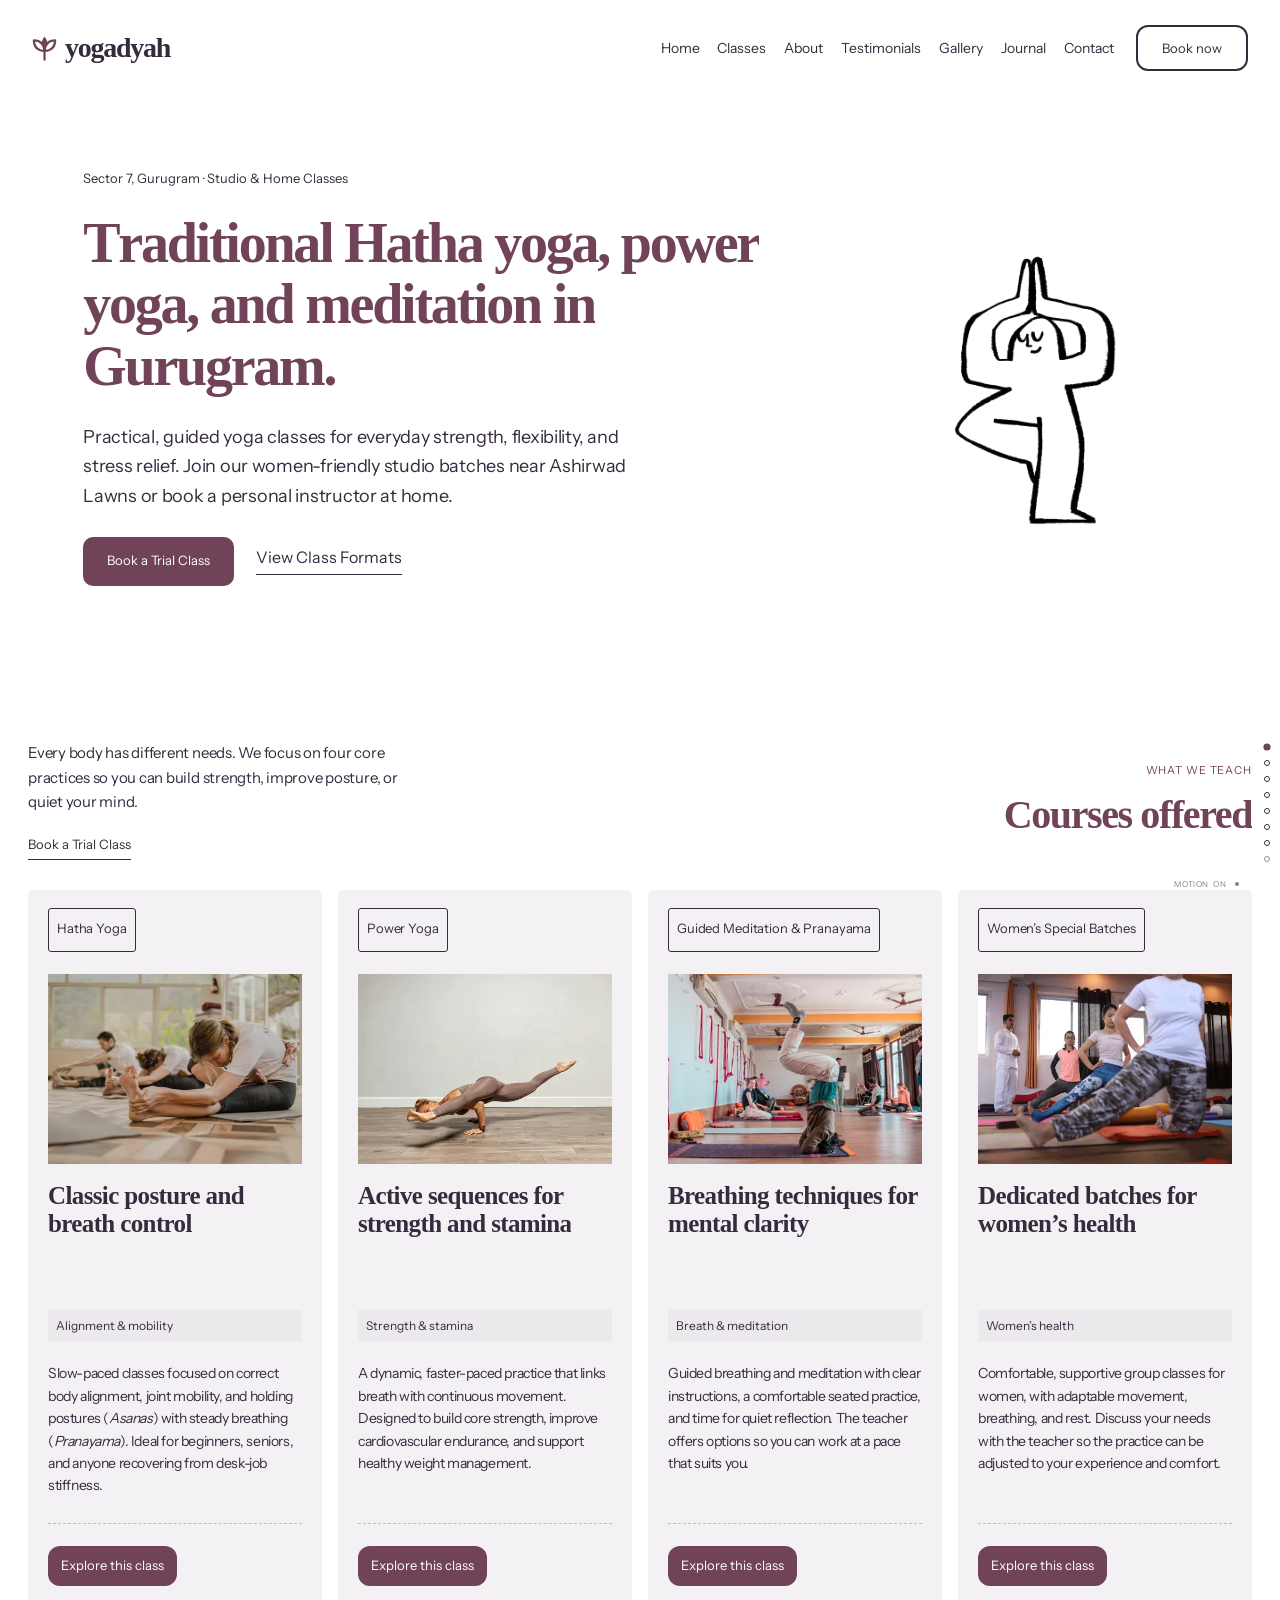
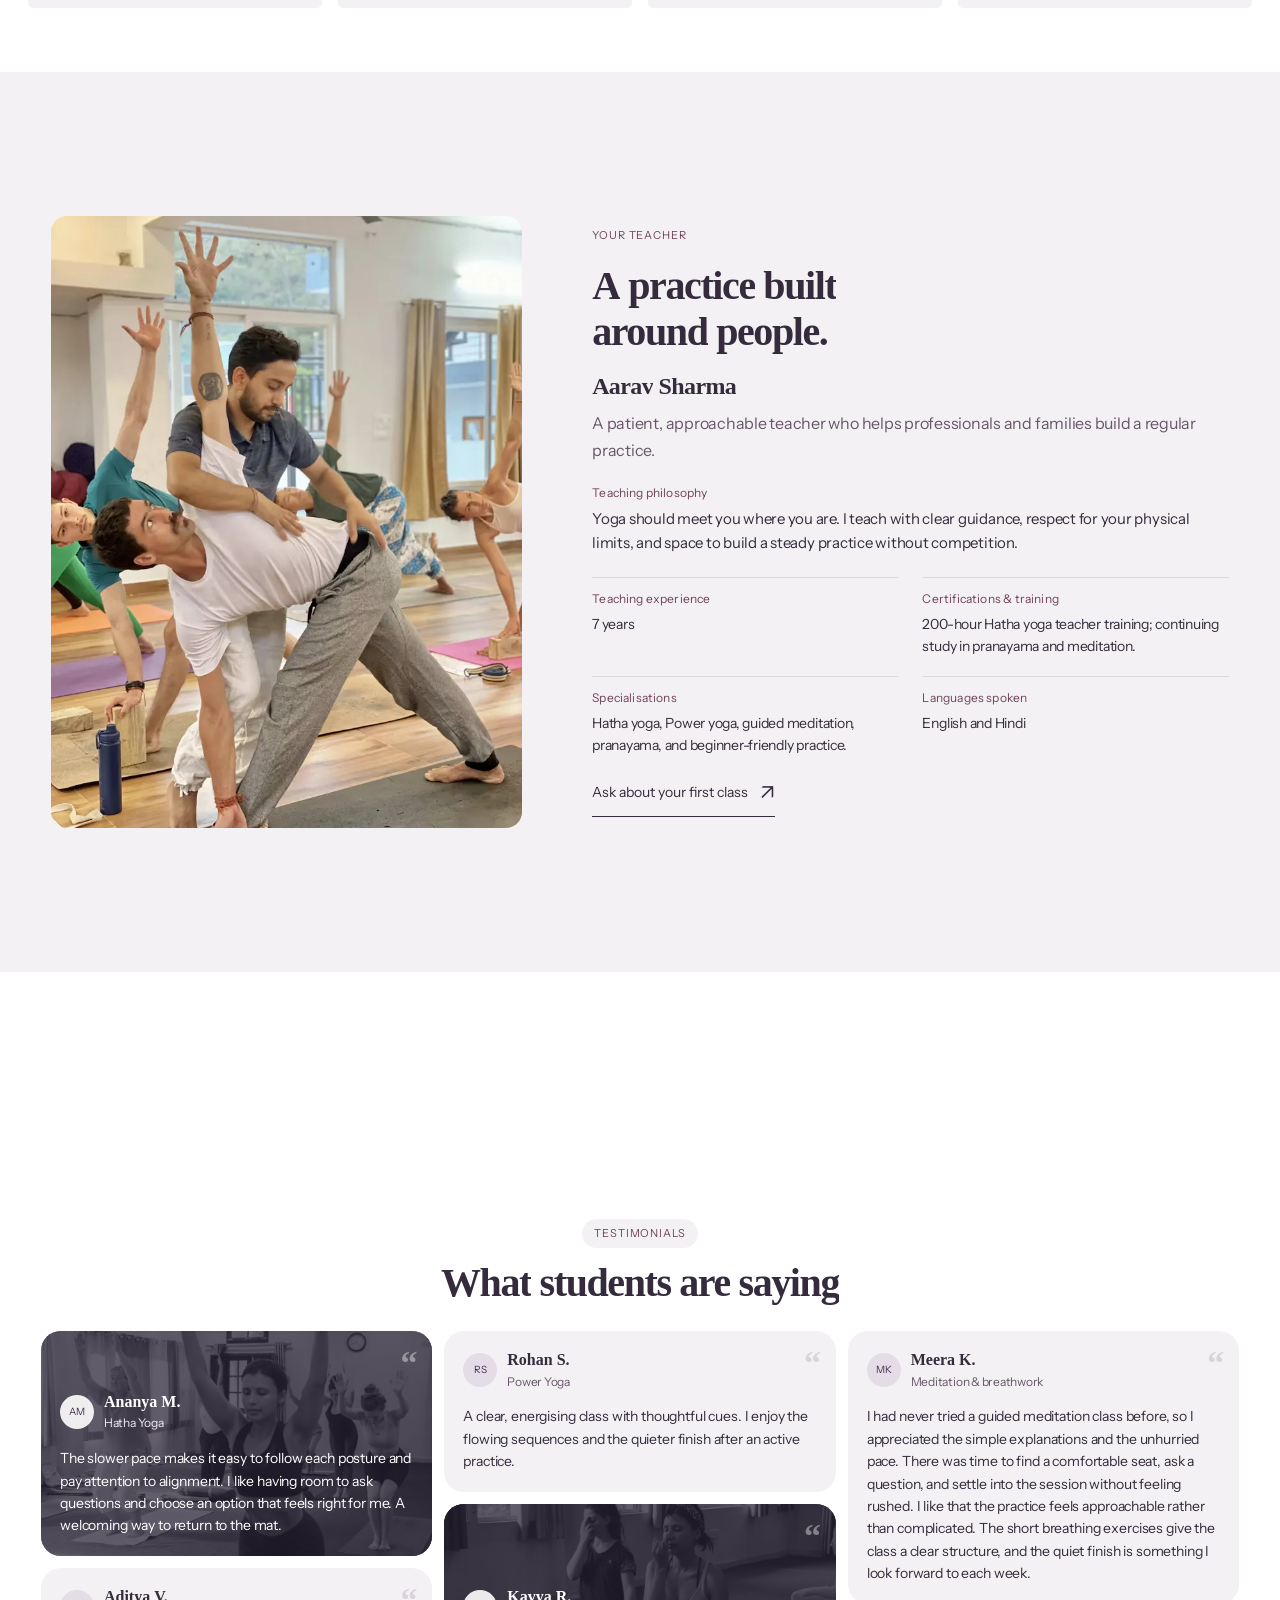
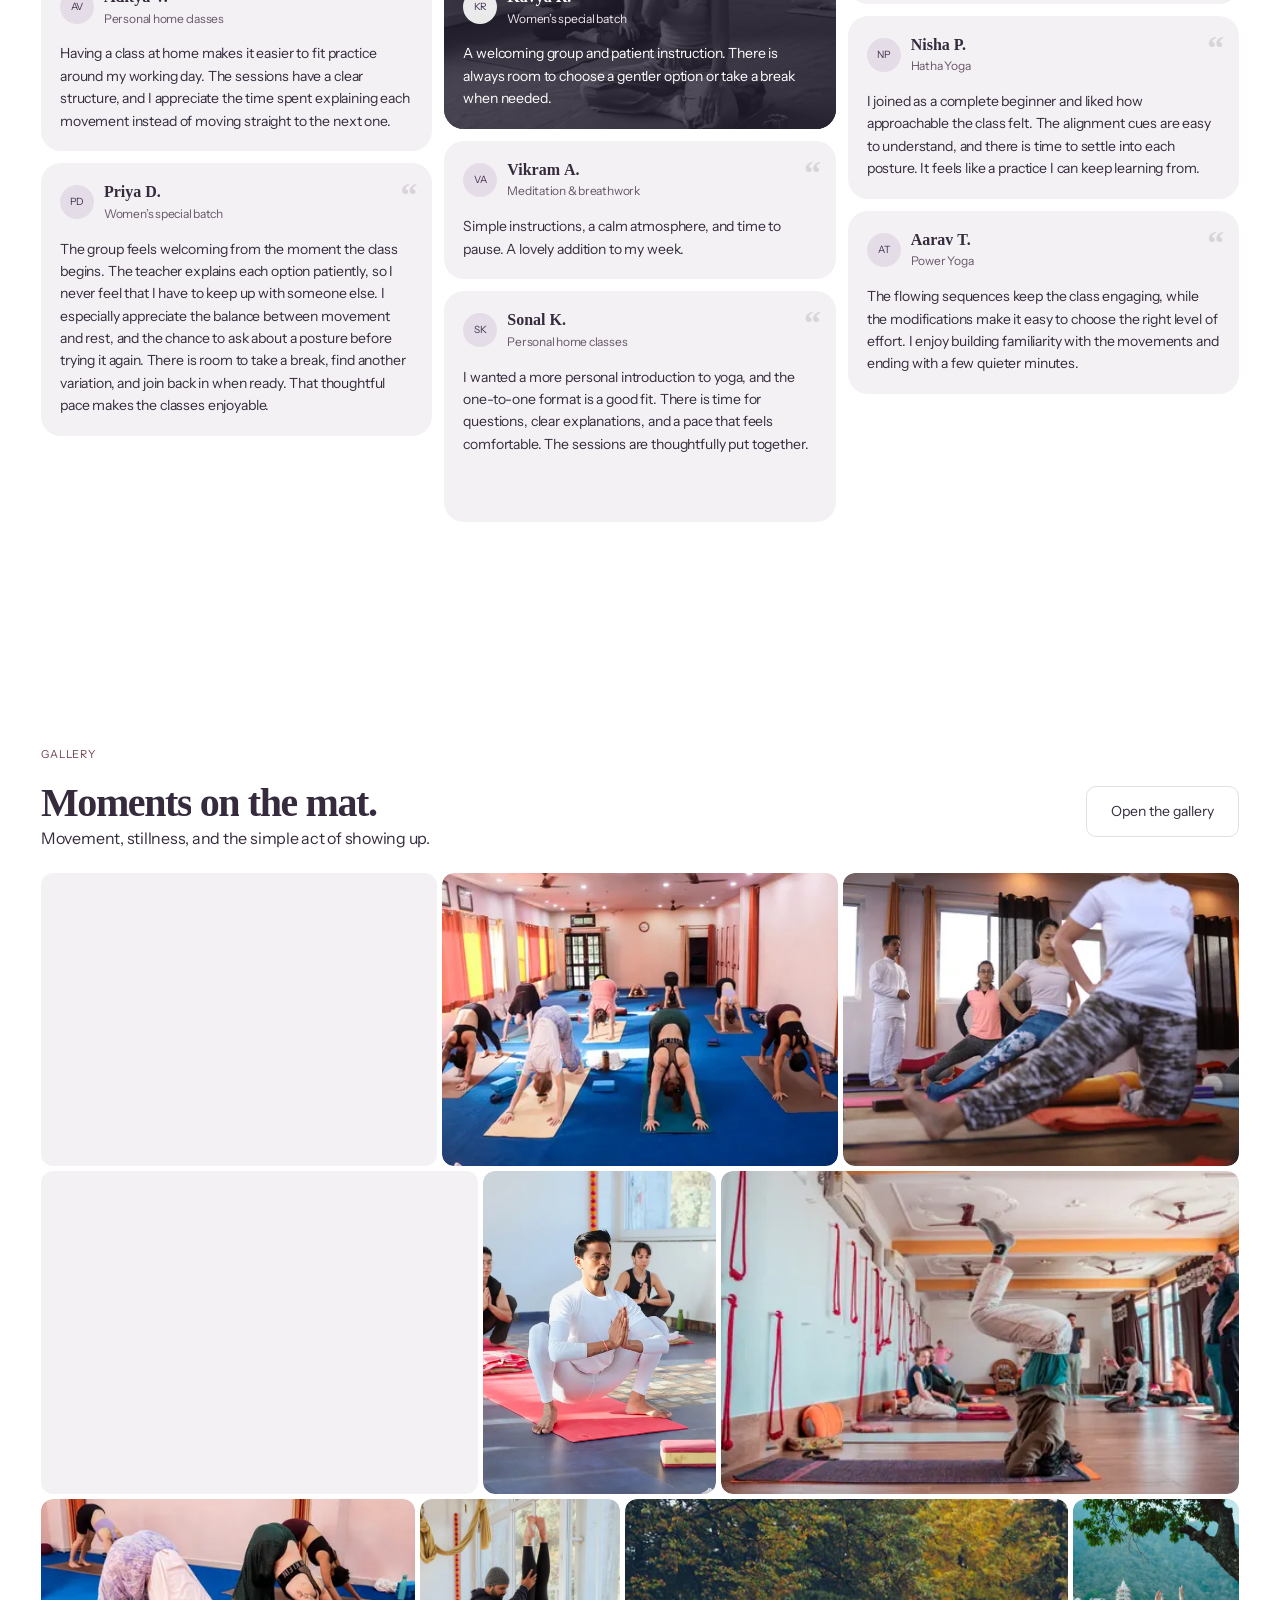
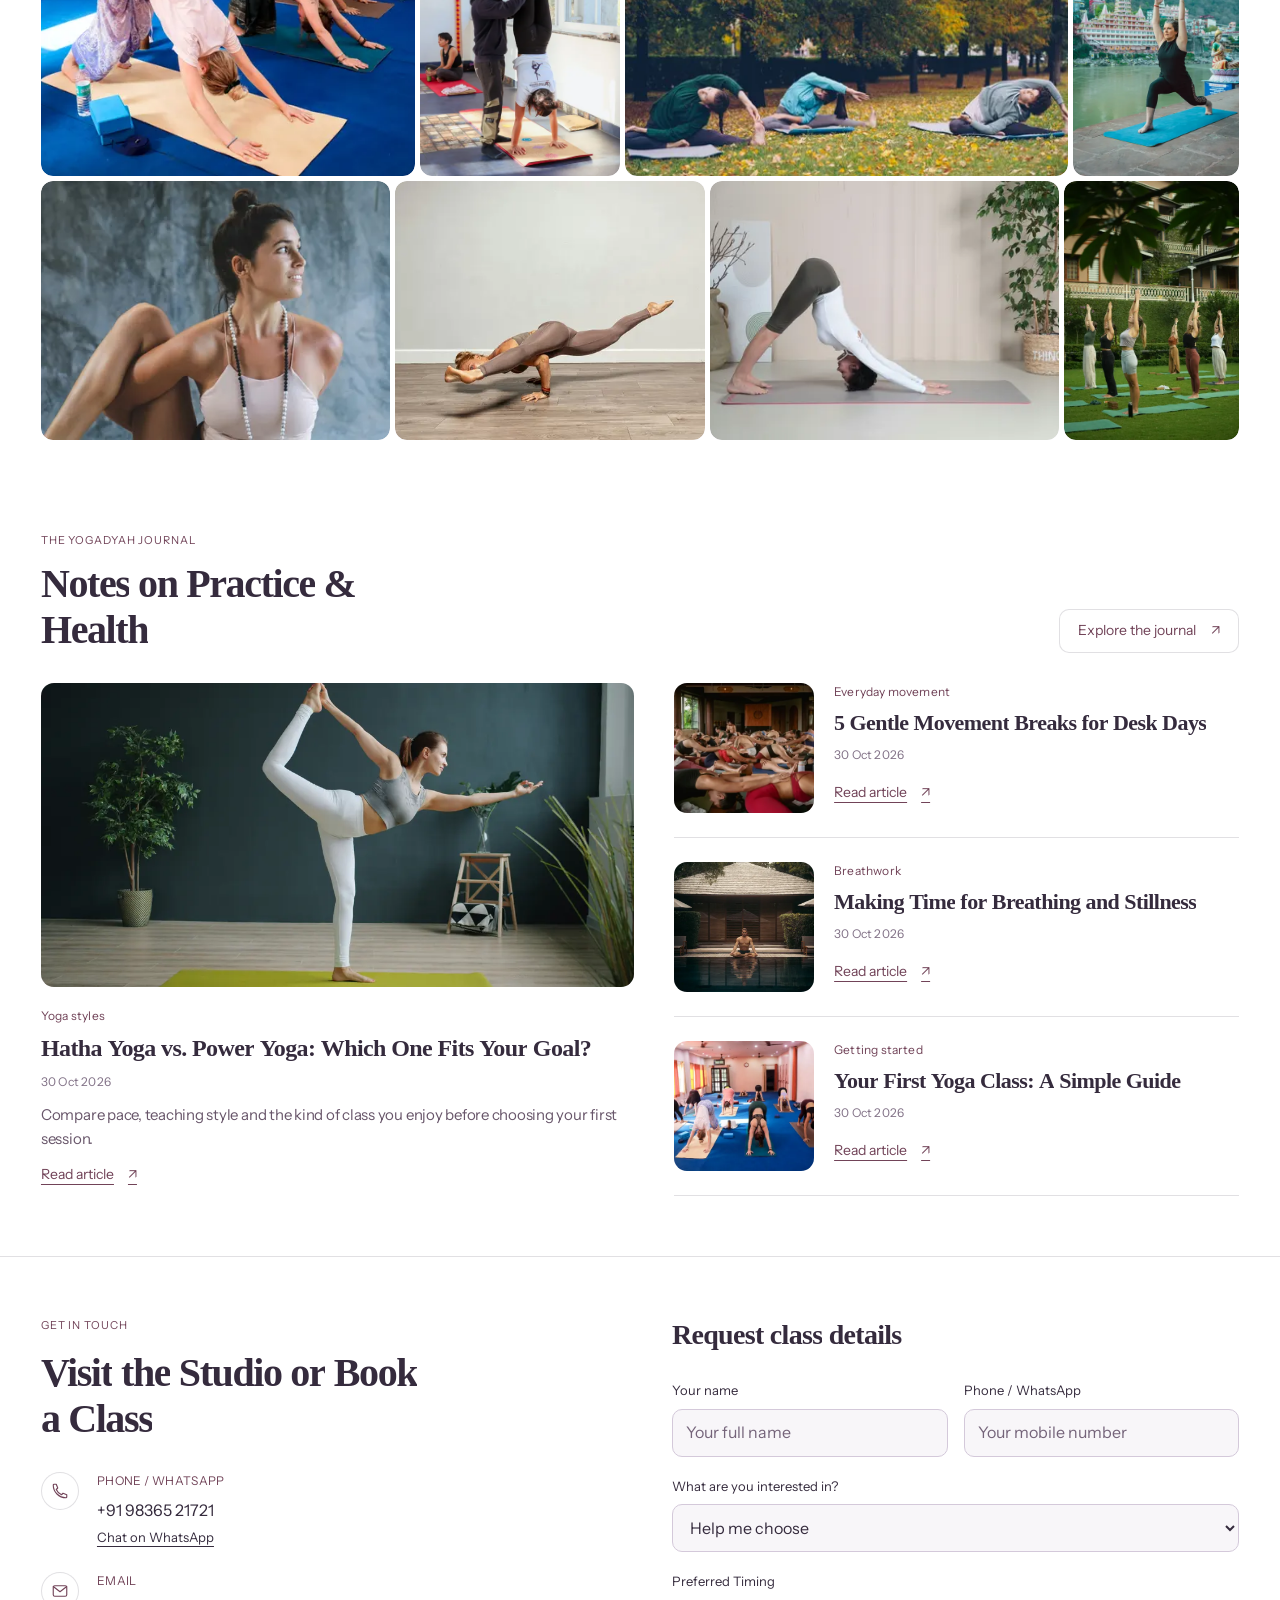
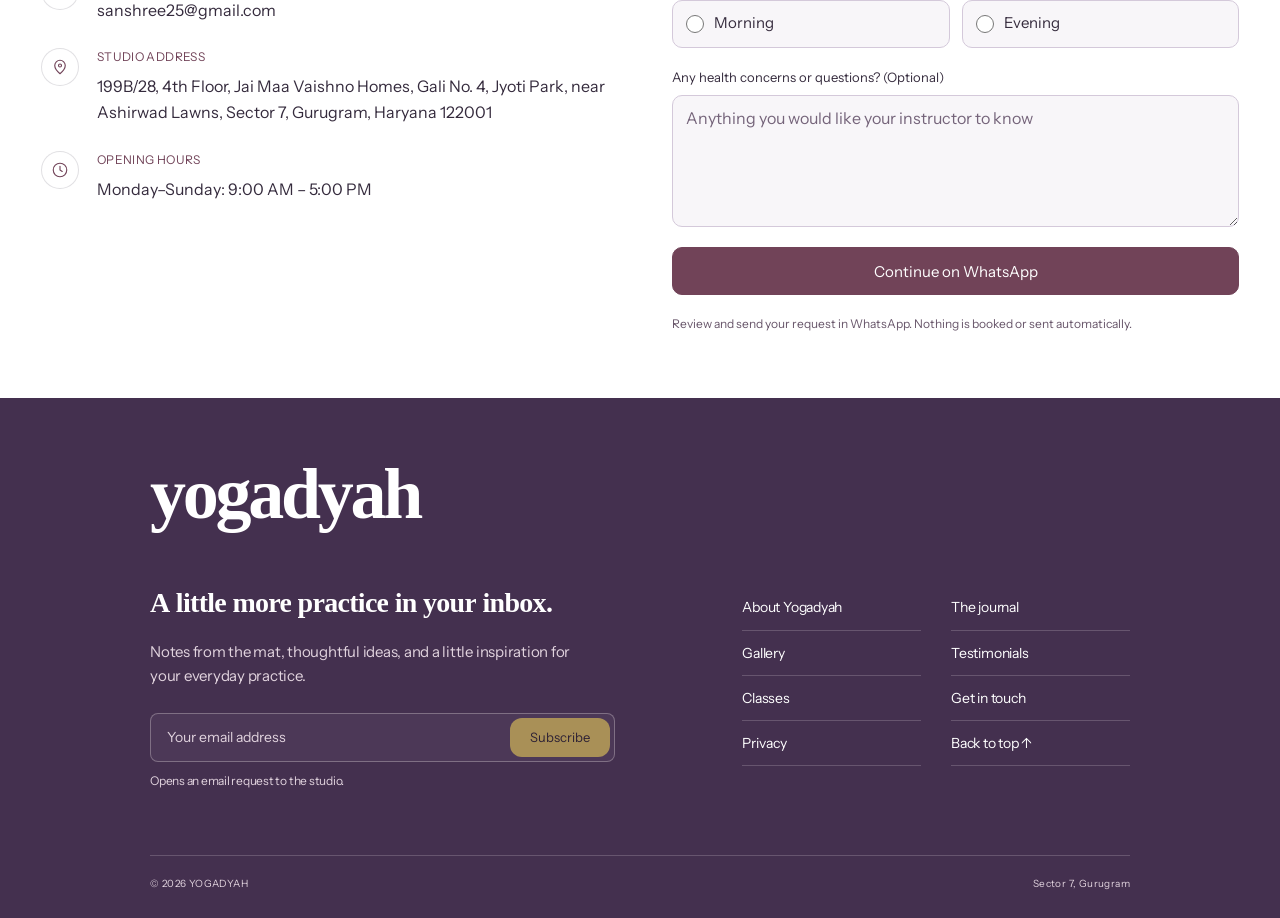
==== commit 835c50dd: "submission 3" ====
--- a/index.html
+++ b/index.html
@@ -1,21 +1,17 @@
 <!doctype html>
-<html lang="en"><head><meta charset="UTF-8"><meta name="viewport" content="width=device-width,initial-scale=1"><title>Yogadyah | Yoga Classes in Sector 7, Gurugram</title><meta name="description" content="Traditional Hatha yoga, power yoga, meditation, and women-friendly batches in Sector 7, Gurugram. Studio classes near Ashirwad Lawns and personal yoga instruction at home."><link rel="icon" href="assets/yogadyah-mark.svg"><link rel="preload" href="assets/instrument-sans.woff2" as="font" type="font/woff2" crossorigin><script>try{document.documentElement.dataset.motion=localStorage.getItem('yogadyah-motion')||(matchMedia('(prefers-reduced-motion: reduce)').matches?'reduce':'full')}catch{document.documentElement.dataset.motion='full'}</script><script>try{const r=document.documentElement;if(r.dataset.motion!=='reduce'){r.classList.add('intro-pending');window.yogadyahIntroFallback=setTimeout(()=>{r.classList.remove('intro-pending','intro-revealing');document.body?.classList.remove('intro-playing');document.querySelector('#home-intro')?.remove();document.querySelectorAll('[data-intro-inert]').forEach(e=>{e.inert=false;e.removeAttribute('data-intro-inert')});document.dispatchEvent(new Event('yogadyah:intro-ready'))},2500)}}catch{}</script><link rel="stylesheet" href="yogadyah.css"><script src="journal-data.js" defer></script><script src="site.js" defer></script><script src="reviews.js" defer></script>
-<script src="gallery.js" defer></script><script src="assets/lenis-1.3.17.min.js" defer></script><script src="intro.js" defer></script><script src="motion.js" defer></script></head>
-<body><div class="intro-overlay" id="home-intro" aria-hidden="true"><div class="intro-title"><span>Yoga, breath &amp; mindful living</span><strong>yogadyah</strong></div></div><a class="skip" href="#main">Skip to content</a>
-<header class="header" id="header"><div class="header-inner"><a class="brand" href="#home" aria-label="Yogadyah home"><svg viewBox="0 0 40 44" fill="none" aria-hidden="true"><path d="M20 40V25M20 26C8 25 3 18 3 9c9 0 16 4 17 17Zm0 0C32 25 37 18 37 9c-9 0-16 4-17 17Z" stroke="currentColor" stroke-width="3.5" stroke-linecap="round" stroke-linejoin="round"/><path d="M20 3c-6 7-6 13 0 19 6-6 6-12 0-19Z" fill="currentColor"/></svg><span>yogadyah</span></a><div class="header-navigation"><nav class="desktop-nav" aria-label="Main navigation"><a href="#home" data-nav="home">Home</a><a href="#lineage" data-nav="practice">Practice</a><a href="#about" data-nav="about">About</a><a href="gallery.html" data-nav="gallery">Gallery</a><a href="#testimonials" data-nav="testimonials">Testimonials</a><a href="journal.html" data-nav="blog">Journal</a><a href="#contact" data-nav="contact">Contact</a></nav><a class="nav-contact" href="#contact" aria-label="Book a trial class"><span class="nav-contact-label">Book</span></a><button class="menu-toggle" aria-expanded="false" aria-controls="menu"><span class="menu-word">Menu</span><span class="hamburger" aria-hidden="true"><i></i><i></i></span></button></div></div></header>
-<nav class="menu-panel" id="menu" aria-label="Mobile navigation" inert><a href="#home">Home</a><a href="#lineage">Practice</a><a href="#about">About</a><a href="gallery.html">Gallery</a><a href="#testimonials">Testimonials</a><a href="journal.html">Journal</a><a href="#contact">Contact</a><p>Yoga, breath, and a little more presence.</p></nav>
-<main id="main">
-<section class="hero yoga-hero" id="home" data-label="Home"><div class="hero-inner"><div class="hero-flow"><p class="hero-intro">Sector 7, Gurugram · Studio &amp; Home Classes</p><div class="hero-heading"><h1><span class="line"><span>Traditional Hatha yoga, power yoga, and meditation in Gurugram.</span></span></h1></div><p class="hero-copy">Practical, guided yoga classes for everyday strength, flexibility, and stress relief. Join our women-friendly studio batches near Ashirwad Lawns or book a personal instructor at home.</p><div class="hero-actions"><a class="button primary" href="#contact">Book a Trial Class</a><a class="text-link" href="#lineage">View Class Formats</a></div></div><div class="hero-visual reveal"><img src="assets/yogadyah-tree-pose.png" alt="Hand-drawn yogi in tree pose with palms together overhead" width="736" height="736" fetchpriority="high" decoding="async"></div><a class="hero-scroll" href="#lineage" aria-label="Scroll to class formats"><span aria-hidden="true">↓</span></a></div></section>
-<section class="section practice-benefits teaching-services" id="lineage" data-label="What we teach" aria-labelledby="teaching-heading"><div class="section-inner"><div class="teaching-header"><div class="section-heading reveal"><p class="eyebrow">What we teach</p><h2 id="teaching-heading" data-words>Styles we practice</h2><p>Every body has different needs. We focus on four core practices so you can build strength, improve posture, or quiet your mind.</p></div><a class="button primary" href="#contact">Book a Trial Class</a></div><div class="practice-card-grid" id="practice-track" aria-label="Yoga styles and classes"></div></div></section>
-<section class="section practice-focus" id="practice" data-label="The approach" hidden><div class="section-inner"><div class="section-heading reveal"><p class="eyebrow">A teacher’s approach</p><h2 data-words>More than<br> movement.</h2><p>Explore the ideas that connect the physical practice to attention, reflection, and the way we meet everyday life.</p></div><div class="topic-grid" id="topic-grid"></div></div></section>
-<section class="section community dark-section" id="community" data-label="Ways to practice" hidden><div class="section-inner community-layout"><div class="community-image reveal"><img id="way-image" src="assets/f8024f36b0f4d42f.webp" alt="A shared space for yoga practice" loading="lazy"></div><div class="community-content reveal"><p class="eyebrow">Find your rhythm</p><h2 data-words>Your way<br> to practice.</h2><p>Different days ask for different things. There can be room for movement, a quiet moment at home, or a conversation about your next step.</p><div class="way-tabs" role="tablist" aria-label="Ways to practice"><button id="way-0" data-way="0" role="tab" aria-selected="true" aria-controls="way-panel">Together</button><button id="way-1" data-way="1" role="tab" aria-selected="false" aria-controls="way-panel">At home</button><button id="way-2" data-way="2" role="tab" aria-selected="false" aria-controls="way-panel">One to one</button><span class="way-indicator"></span></div><div class="way-panel" id="way-panel" role="tabpanel" aria-labelledby="way-0"><h3 id="way-title">A shared space<br>for practice.</h3><p id="way-copy">A group practice can offer the simple experience of showing up alongside others. Get in touch to talk about the kind of class or shared practice you are looking for.</p></div><a class="button primary" href="#contact">Start a conversation</a></div></div></section>
-<section class="section about-section" id="about" data-label="About"><div class="section-inner about-layout"><div class="about-copy reveal"><p class="eyebrow">About Yogadyah</p><h2 data-words>A local studio for everyday health.</h2><p>Yogadyah is a local yoga studio in Sector 7, Gurugram. We make traditional yoga easy for working professionals and families.</p><p>You do not need to be flexible to start. Our teacher knows each student and respects their physical limits, so you can practice at a pace that feels right for you.</p><ul class="about-principles"><li>Small batch sizes for safe posture correction.</li><li>Clear instructions without confusing words.</li><li>Focus on steady health and stress relief.</li></ul><a class="button secondary" href="#contact">Book a Trial Class</a></div><div class="about-image reveal"><img src="assets/about-teaching.png" alt="A yoga teacher guiding a student through a standing posture during a group class" width="735" height="980" loading="lazy"></div></div></section>
-<section class="section gallery-section" id="gallery" data-label="Gallery" aria-labelledby="gallery-heading"><div class="section-inner"><div class="gallery-heading reveal"><p class="eyebrow">Gallery</p><h2 id="gallery-heading" data-words>Moments on the mat.</h2><p>Movement, stillness, and the simple act of showing up.</p><a class="button gallery-open" href="gallery.html">Open the gallery</a></div><div class="photo-gallery" role="region" aria-label="Yoga photo gallery"><figure class="gallery-photo" style="--photo-ratio:3984/2656"><img src="assets/gallery/pexels-yogavidyamandiram-31743034.jpg" alt="Students practicing a standing yoga sequence with arms raised" width="3984" height="2656" loading="lazy" decoding="async"></figure><figure class="gallery-photo" style="--photo-ratio:3984/2656"><img src="assets/gallery/pexels-yogavidyamandiram-31743025.jpg" alt="A group practicing downward-facing dog in a bright yoga room" width="3984" height="2656" loading="lazy" decoding="async"></figure><figure class="gallery-photo" style="--photo-ratio:6240/4160"><img src="assets/gallery/pexels-aatm-yogashala-3791932-7237917.jpg" alt="A teacher guiding students through a seated leg stretch" width="6240" height="4160" loading="lazy" decoding="async"></figure><figure class="gallery-photo" style="--photo-ratio:3978/2652"><img src="assets/gallery/pexels-yogavidyamandiram-14242904.jpg" alt="Two students practicing seated breathing exercises" width="3978" height="2652" loading="lazy" decoding="async"></figure><figure class="gallery-photo" style="--photo-ratio:3093/3866"><img src="assets/gallery/pexels-rishikesh-yog-kendra-1390080586-29490928.jpg" alt="A student practicing a prayer squat with a group" width="3093" height="3866" loading="lazy" decoding="async"></figure><figure class="gallery-photo" style="--photo-ratio:5764/3243"><img src="assets/gallery/pexels-world-peace-yoga-school-206547063-11671894.jpg" alt="A student demonstrating a headstand during a group class" width="5764" height="3243" loading="lazy" decoding="async"></figure><figure class="gallery-photo" style="--photo-ratio:3959/2639"><img src="assets/gallery/pexels-yogavidyamandiram-31743027.jpg" alt="Students stretching together in downward-facing dog" width="3959" height="2639" loading="lazy" decoding="async"></figure><figure class="gallery-photo" style="--photo-ratio:3573/4466"><img src="assets/gallery/pexels-rishikesh-yog-kendra-1390080586-29490926.jpg" alt="A yoga teacher supporting a student in a handstand" width="3573" height="4466" loading="lazy" decoding="async"></figure><figure class="gallery-photo" style="--photo-ratio:3800/2138"><img src="assets/gallery/pexels-silverkblack-36715238.jpg" alt="Three people practicing seated side stretches outdoors" width="3800" height="2138" loading="lazy" decoding="async"></figure><figure class="gallery-photo" style="--photo-ratio:4000/6000"><img src="assets/gallery/pexels-yoga-course-india-932671557-20035460.jpg" alt="A practitioner holding a standing lunge beside the river in Rishikesh" width="4000" height="6000" loading="lazy" decoding="async"></figure></div></div></section>
-<section class="section testimonials-section" id="testimonials" data-label="Testimonials" aria-labelledby="testimonials-heading"><div class="section-inner"><div class="section-heading reveal"><p class="eyebrow">Our community</p><h2 id="testimonials-heading" data-words>Student testimonials</h2><p class="testimonials-demo-note">Sample reviews for this local preview.</p></div><div class="testimonials-carousel" tabindex="0" role="region" aria-label="Demo student testimonials. Drag left or right, or use the arrow keys. Hover to pause movement." aria-keyshortcuts="ArrowLeft ArrowRight"><div class="testimonials-track" id="testimonials-track"></div></div></div></section>
-<section class="section blog-section journal-section" id="blog" data-label="Journal" aria-labelledby="journal-heading"><div class="section-inner journal-layout"><div class="section-heading reveal"><p class="eyebrow">The Yogadyah journal</p><h2 id="journal-heading" data-words>Notes on Practice &amp; Health</h2></div><div class="blog-grid" id="blog-posts" aria-label="Yoga journal articles"></div><div class="journal-more"><a class="text-link" href="journal.html">Explore the journal</a></div></div></section>
-<section class="section contact-section" id="contact" data-label="Contact" aria-labelledby="contact-heading"><div class="section-inner contact-layout"><div class="contact-heading reveal"><p class="eyebrow">Get in touch</p><h2 id="contact-heading" data-words>Visit the Studio or Book a Class</h2><dl class="studio-contact-details"><div><dt>Studio Address</dt><dd><address>199B/28, 4th Floor, Jai Maa Vaishno Homes, Gali No. 4, Jyoti Park, near Ashirwad Lawns, Sector 7, Gurugram, Haryana 122001</address></dd></div><div><dt>Batch Timings</dt><dd><span>Morning (6:00 AM – 10:00 AM)</span><span>Evening (4:30 PM – 7:30 PM)</span><span class="studio-days">Monday to Saturday</span></dd></div><div><dt>Opening Hours</dt><dd><span>Monday–Sunday: 9:00 AM – 5:00 PM</span></dd></div><div><dt>Phone / WhatsApp</dt><dd><a class="studio-phone" href="tel:+919836521721">+91 98365 21721</a><a class="studio-whatsapp" href="https://wa.me/919836521721" target="_blank" rel="noopener noreferrer">Chat on WhatsApp</a></dd></div><div><dt>Email</dt><dd><a class="studio-email" href="mailto:sanshree25@gmail.com">sanshree25@gmail.com</a></dd></div></dl></div><form id="contact-form" class="contact-form studio-enquiry-form reveal"><label for="enquiry-name">Your Name<input id="enquiry-name" name="name" autocomplete="name" placeholder="Your full name" required></label><label for="enquiry-phone">Phone / WhatsApp Number<input id="enquiry-phone" name="phone" type="tel" inputmode="tel" autocomplete="tel" maxlength="20" placeholder="Your mobile number" required></label><label for="class-format" class="full">What are you interested in?<select id="class-format" name="classFormat" required><option value="" disabled selected>Select a class format</option><option value="studio-group">Studio Group Batch (Hatha / Power Yoga)</option><option value="womens-batch">Women's Special Batch</option><option value="personal-home">Personal Home Classes in Gurugram</option><option value="meditation-breathwork">Meditation &amp; Breathwork</option></select></label><fieldset class="timing-options full"><legend>Preferred Timing</legend><div class="timing-choices"><label><input type="radio" name="timing" value="Morning" required><span>Morning</span></label><label><input type="radio" name="timing" value="Evening" required><span>Evening</span></label></div></fieldset><label for="health-questions" class="full">Any health concerns or questions? (Optional)<textarea id="health-questions" name="healthConcerns" rows="3" placeholder="Anything you would like your instructor to know"></textarea></label><button class="button primary full" type="submit">Request Class Details</button><p class="form-note full">Local preview: your request is saved on this device. Delivery is not connected.</p><p id="contact-status" class="form-status" role="status" aria-live="polite"></p></form></div></section>
-</main>
-<footer class="footer dark-section" id="footer" data-label="Footer"><div class="footer-main"><a class="footer-brand" href="#home">yogadyah</a><div class="footer-grid"><div class="footer-newsletter-wrap"><h2>A little more practice<br> in your inbox.</h2><p>Notes from the mat, thoughtful ideas, and a little inspiration for your everyday practice.</p><form class="footer-newsletter-form" id="footer-newsletter"><label class="sr-only" for="newsletter-email">Email for Yogadyah updates</label><input id="newsletter-email" type="email" name="email" autocomplete="email" placeholder="Your email address" required><button type="submit" aria-label="Subscribe to Yogadyah updates">Subscribe</button><p class="form-status" id="footer-status" role="status"></p></form></div><nav class="footer-links" aria-label="Footer navigation"><a href="#about">About Yogadyah</a><a href="journal.html">The journal</a><a href="gallery.html">Gallery</a><a href="#testimonials">Reviews</a><a href="#lineage">What we teach</a><a href="#practice" hidden>The approach</a><a href="#community" hidden>Ways to practice</a><a href="#contact">Get in touch</a><button data-privacy>Privacy</button><a href="#home">Back to top ↑</a></nav></div><div class="footer-bottom"><span>© 2026 YOGADYAH</span><span>Sector 7, Gurugram</span></div></div></footer>
+<html lang="en"><head><meta charset="UTF-8"><meta name="viewport" content="width=device-width,initial-scale=1"><title>Yogadyah | Yoga Classes in Sector 7, Gurugram</title><meta name="description" content="Traditional Hatha yoga, power yoga, meditation, and women-friendly batches in Sector 7, Gurugram. Studio classes near Ashirwad Lawns and personal yoga instruction at home."><link rel="icon" href="assets/yogadyah-mark.svg"><link rel="preload" href="assets/instrument-sans.woff2" as="font" type="font/woff2" crossorigin><script>try{document.documentElement.dataset.motion=localStorage.getItem('yogadyah-motion')||(matchMedia('(prefers-reduced-motion: reduce)').matches?'reduce':'full')}catch{document.documentElement.dataset.motion='full'}</script><link rel="stylesheet" href="homepage.css"><script src="home-content.js" defer></script><script src="homepage.js" defer></script>
+<script src="journey.js" defer></script><script src="gallery.js" defer></script><script src="assets/lenis-1.3.17.min.js" defer></script><script src="motion.js" defer></script><link rel="stylesheet" href="design-system.css"><link rel="stylesheet" href="course-cards.css"><link rel="canonical" href="https://alreadyaired.github.io/Yogad/index.html"><meta property="og:title" content="Yogadyah | Yoga Classes in Sector 7, Gurugram"><meta property="og:description" content="Traditional Hatha yoga, power yoga, meditation, and women-friendly batches in Sector 7, Gurugram. Studio classes near Ashirwad Lawns and personal yoga instruction at home."><meta property="og:image" content="https://alreadyaired.github.io/Yogad/assets/yogadyah-tree-pose.png"><meta property="og:type" content="website"><style id="site-theme">:root{--paper:#FFFFFF;--white:#FFFFFF;--ink:#352B3D;--accent:#714358;--deep:#44304F;--soft:#F4F1F5;--form:#F8F6F9;--gallery-height:150svh;--testimonials-height:150svh}</style></head>
+<body class="framed-site home-page"><a class="skip" href="#main">Skip to content</a>
+<header class="header" id="header"><div class="header-inner"><a class="brand" href="#home" aria-label="Yogadyah home"><svg viewBox="0 0 40 44" fill="none" aria-hidden="true"><path d="M20 40V25M20 26C8 25 3 18 3 9c9 0 16 4 17 17Zm0 0C32 25 37 18 37 9c-9 0-16 4-17 17Z" stroke="currentColor" stroke-width="3.5" stroke-linecap="round" stroke-linejoin="round"/><path d="M20 3c-6 7-6 13 0 19 6-6 6-12 0-19Z" fill="currentColor"/></svg><span>yogadyah</span></a><div class="header-navigation"><nav class="desktop-nav" aria-label="Main navigation"><a href="index.html#home">Home</a><a href="classes.html">Classes</a><a href="index.html#about">About</a><a href="index.html#testimonials">Testimonials</a><a href="gallery.html">Gallery</a><a href="journal.html">Journal</a><a href="index.html#contact">Contact</a></nav><a class="nav-contact" href="#contact" aria-label="Book a trial class"><span class="nav-contact-label">Book now</span></a><button class="menu-toggle" aria-expanded="false" aria-controls="menu"><span class="menu-word">Menu</span><span class="hamburger" aria-hidden="true"><i></i><i></i></span></button></div></div></header>
+<nav class="menu-panel" id="menu" aria-label="Mobile navigation" inert><a href="index.html#home">Home</a><a href="classes.html">Classes</a><a href="index.html#about">About</a><a href="index.html#testimonials">Testimonials</a><a href="gallery.html">Gallery</a><a href="journal.html">Journal</a><a href="index.html#contact">Contact</a><p>Yoga, breath, and a little more presence.</p></nav>
+<main id="main"><section class="section hero yoga-hero" id="home" data-label="Home"><div class="hero-inner"><div class="hero-flow"><p class="hero-intro">Sector 7, Gurugram · Studio &amp; Home Classes</p><div class="hero-heading"><h1><span class="line"><span>Traditional Hatha yoga, power yoga, and meditation in Gurugram.</span></span></h1></div><p class="hero-copy">Practical, guided yoga classes for everyday strength, flexibility, and stress relief. Join our women-friendly studio batches near Ashirwad Lawns or book a personal instructor at home.</p><div class="hero-actions"><a class="button primary" href="#contact">Book a Trial Class</a><a class="text-link" href="#lineage">View Class Formats</a></div></div><div class="hero-visual reveal"><img src="assets/yogadyah-tree-pose.png" width="736" height="736" alt="Hand-drawn yogi in tree pose with palms together overhead" fetchpriority="high" decoding="async"></div></div></section>
+<section class="section practice-benefits teaching-services" id="lineage" data-label="Courses"><div class="section-inner"><div class="teaching-header"><div class="section-heading reveal"><p class="eyebrow">What we teach</p><h2 id="teaching-heading" data-words>Courses offered</h2></div><div class="teaching-intro reveal"><p>Every body has different needs. We focus on four core practices so you can build strength, improve posture, or quiet your mind.</p><a class="text-link" href="#contact">Book a Trial Class</a></div></div><div class="practice-card-grid" id="practice-track" aria-label="Yoga styles and classes"><article class="practice-card service-course-card"><p class="service-name">Hatha Yoga</p><div class="service-illustration service-photo"><img src="assets/responsive/jaspinder-singh-vpVE1Xk1eR4-unsplash-960.webp" srcset="assets/responsive/jaspinder-singh-vpVE1Xk1eR4-unsplash-480.webp 480w, assets/responsive/jaspinder-singh-vpVE1Xk1eR4-unsplash-960.webp 960w, assets/responsive/jaspinder-singh-vpVE1Xk1eR4-unsplash-1440.webp 1440w" sizes="(max-width:520px) 90vw, 25vw" width="6016" height="4016" alt="A practitioner stretching in downward-facing dog beside indoor plants" loading="lazy" decoding="async"></div><div class="practice-card-copy"><h3 class="service-subtitle">Classic posture and breath control</h3><p class="service-focus">Alignment &amp; mobility</p><p class="service-description">Slow-paced classes focused on correct body alignment, joint mobility, and holding postures (<em>Asanas</em>) with steady breathing (<em>Pranayama</em>). Ideal for beginners, seniors, and anyone recovering from desk-job stiffness.</p></div><div class="service-card-footer"><a class="button service-enquiry" href="classes.html#hatha-yoga" aria-label="Explore Hatha Yoga">Explore this class</a></div></article><article class="practice-card service-course-card"><p class="service-name">Power Yoga</p><div class="service-illustration service-photo"><img src="assets/responsive/heather-jacoby-6t_0Z-JaEPY-unsplash-960.webp" srcset="assets/responsive/heather-jacoby-6t_0Z-JaEPY-unsplash-480.webp 480w, assets/responsive/heather-jacoby-6t_0Z-JaEPY-unsplash-960.webp 960w, assets/responsive/heather-jacoby-6t_0Z-JaEPY-unsplash-1440.webp 1440w" sizes="(max-width:520px) 90vw, 25vw" width="2853" height="2140" alt="A practitioner holding an arm balance on a wooden studio floor" loading="lazy" decoding="async"></div><div class="practice-card-copy"><h3 class="service-subtitle">Active sequences for strength and stamina</h3><p class="service-focus">Strength &amp; stamina</p><p class="service-description">A dynamic, faster-paced practice that links breath with continuous movement. Designed to build core strength, improve cardiovascular endurance, and support healthy weight management.</p></div><div class="service-card-footer"><a class="button service-enquiry" href="classes.html#power-yoga" aria-label="Explore Power Yoga">Explore this class</a></div></article><article class="practice-card service-course-card"><p class="service-name">Guided Meditation &amp; Pranayama</p><div class="service-illustration service-photo"><img src="assets/responsive/pexels-world-peace-yoga-school-206547063-11671894-960.webp" srcset="assets/responsive/pexels-world-peace-yoga-school-206547063-11671894-480.webp 480w, assets/responsive/pexels-world-peace-yoga-school-206547063-11671894-960.webp 960w, assets/responsive/pexels-world-peace-yoga-school-206547063-11671894-1440.webp 1440w" sizes="(max-width:520px) 90vw, 25vw" width="5764" height="3243" alt="Two students practicing seated breathing exercises" loading="lazy" decoding="async"></div><div class="practice-card-copy"><h3 class="service-subtitle">Breathing techniques for mental clarity</h3><p class="service-focus">Breath &amp; meditation</p><p class="service-description">Guided breathing and meditation with clear instructions, a comfortable seated practice, and time for quiet reflection. The teacher offers options so you can work at a pace that suits you.</p></div><div class="service-card-footer"><a class="button service-enquiry" href="classes.html#meditation-pranayama" aria-label="Explore Guided Meditation &amp; Pranayama">Explore this class</a></div></article><article class="practice-card service-course-card"><p class="service-name">Women’s Special Batches</p><div class="service-illustration service-photo"><img src="assets/responsive/pexels-aatm-yogashala-3791932-7237917-960.webp" srcset="assets/responsive/pexels-aatm-yogashala-3791932-7237917-480.webp 480w, assets/responsive/pexels-aatm-yogashala-3791932-7237917-960.webp 960w, assets/responsive/pexels-aatm-yogashala-3791932-7237917-1440.webp 1440w" sizes="(max-width:520px) 90vw, 25vw" width="6240" height="4160" alt="Women practicing standing yoga postures together in a studio" loading="lazy" decoding="async"></div><div class="practice-card-copy"><h3 class="service-subtitle">Dedicated batches for women’s health</h3><p class="service-focus">Women’s health</p><p class="service-description">Comfortable, supportive group classes for women, with adaptable movement, breathing, and rest. Discuss your needs with the teacher so the practice can be adjusted to your experience and comfort.</p></div><div class="service-card-footer"><a class="button service-enquiry" href="classes.html#womens-yoga" aria-label="Explore Women’s Special Batches">Explore this class</a></div></article></div></div></section>
+<section class="section about-section teacher-introduction" id="about" data-label="About"><div class="teacher-introduction-inner"><figure class="teacher-portrait reveal"><img src="assets/responsive/about-teaching-735.webp" srcset="assets/responsive/about-teaching-480.webp 480w, assets/responsive/about-teaching-735.webp 735w" sizes="(max-width:700px) 100vw, 50vw" width="735" height="980" alt="A yoga teacher assisting a student in a standing posture" loading="lazy" decoding="async"></figure><div class="teacher-profile reveal"><p class="eyebrow">Your teacher</p><h2>A practice built around people.</h2><h3>Aarav Sharma</h3><p>A patient, approachable teacher who helps professionals and families build a regular practice.</p><div class="teacher-philosophy"><h4>Teaching philosophy</h4><p>Yoga should meet you where you are. I teach with clear guidance, respect for your physical limits, and space to build a steady practice without competition.</p></div><dl class="teacher-details"><div><dt>Teaching experience</dt><dd>7 years</dd></div><div><dt>Certifications &amp; training</dt><dd>200-hour Hatha yoga teacher training; continuing study in pranayama and meditation.</dd></div><div><dt>Specialisations</dt><dd>Hatha yoga, Power yoga, guided meditation, pranayama, and beginner-friendly practice.</dd></div><div><dt>Languages spoken</dt><dd>English and Hindi</dd></div></dl><ul class="principles"></ul><a class="text-link" href="#contact">Ask about your first class</a></div></div></section>
+<section class="section testimonials-section testimonial-wall-section" id="testimonials" data-label="Testimonials"><div class="section-inner"><div class="testimonial-wall-heading reveal"><p class="eyebrow">Testimonials</p><h2 id="testimonials-heading" data-words>What students are saying</h2><p class="testimonial-swipe-hint">Swipe to read more →</p></div><div class="testimonial-wall" tabindex="0" role="region" id="testimonials-track" aria-label="Student testimonials"><div class="testimonial-column"><article class="review-wall-card reveal review-wall-photo" style="--frame-extension:0px" aria-label="Testimonial by Ananya M."><img class="review-wall-image" aria-hidden="true" src="assets/responsive/pexels-yogavidyamandiram-31743034-960.webp" srcset="assets/responsive/pexels-yogavidyamandiram-31743034-480.webp 480w, assets/responsive/pexels-yogavidyamandiram-31743034-960.webp 960w, assets/responsive/pexels-yogavidyamandiram-31743034-1440.webp 1440w" sizes="(max-width:700px) 100vw, 50vw" width="3984" height="2656" alt="" loading="lazy" decoding="async"><span class="review-wall-quote" aria-hidden="true">“</span><div class="review-wall-person"><span class="review-wall-initials" aria-hidden="true">AM</span><h3>Ananya M.</h3><p>Hatha Yoga</p></div><blockquote>The slower pace makes it easy to follow each posture and pay attention to alignment. I like having room to ask questions and choose an option that feels right for me. A welcoming way to return to the mat.</blockquote></article><article class="review-wall-card reveal" style="--frame-extension:0px" aria-label="Testimonial by Aditya V."><span class="review-wall-quote" aria-hidden="true">“</span><div class="review-wall-person"><span class="review-wall-initials" aria-hidden="true">AV</span><h3>Aditya V.</h3><p>Personal home classes</p></div><blockquote>Having a class at home makes it easier to fit practice around my working day. The sessions have a clear structure, and I appreciate the time spent explaining each movement instead of moving straight to the next one.</blockquote></article><article class="review-wall-card reveal" style="--frame-extension:0px" aria-label="Testimonial by Priya D."><span class="review-wall-quote" aria-hidden="true">“</span><div class="review-wall-person"><span class="review-wall-initials" aria-hidden="true">PD</span><h3>Priya D.</h3><p>Women’s special batch</p></div><blockquote>The group feels welcoming from the moment the class begins. The teacher explains each option patiently, so I never feel that I have to keep up with someone else. I especially appreciate the balance between movement and rest, and the chance to ask about a posture before trying it again. There is room to take a break, find another variation, and join back in when ready. That thoughtful pace makes the classes enjoyable.</blockquote></article></div><div class="testimonial-column"><article class="review-wall-card reveal" style="--frame-extension:0px" aria-label="Testimonial by Rohan S."><span class="review-wall-quote" aria-hidden="true">“</span><div class="review-wall-person"><span class="review-wall-initials" aria-hidden="true">RS</span><h3>Rohan S.</h3><p>Power Yoga</p></div><blockquote>A clear, energising class with thoughtful cues. I enjoy the flowing sequences and the quieter finish after an active practice.</blockquote></article><article class="review-wall-card reveal review-wall-photo" style="--frame-extension:0px" aria-label="Testimonial by Kavya R."><img class="review-wall-image" aria-hidden="true" src="assets/responsive/pexels-yogavidyamandiram-14242904-960.webp" srcset="assets/responsive/pexels-yogavidyamandiram-14242904-480.webp 480w, assets/responsive/pexels-yogavidyamandiram-14242904-960.webp 960w, assets/responsive/pexels-yogavidyamandiram-14242904-1440.webp 1440w" sizes="(max-width:700px) 100vw, 50vw" width="3978" height="2652" alt="" loading="lazy" decoding="async"><span class="review-wall-quote" aria-hidden="true">“</span><div class="review-wall-person"><span class="review-wall-initials" aria-hidden="true">KR</span><h3>Kavya R.</h3><p>Women’s special batch</p></div><blockquote>A welcoming group and patient instruction. There is always room to choose a gentler option or take a break when needed.</blockquote></article><article class="review-wall-card reveal" style="--frame-extension:0px" aria-label="Testimonial by Vikram A."><span class="review-wall-quote" aria-hidden="true">“</span><div class="review-wall-person"><span class="review-wall-initials" aria-hidden="true">VA</span><h3>Vikram A.</h3><p>Meditation &amp; breathwork</p></div><blockquote>Simple instructions, a calm atmosphere, and time to pause. A lovely addition to my week.</blockquote></article><article class="review-wall-card reveal review-frame-extension" style="--frame-extension:48px" aria-label="Testimonial by Sonal K."><span class="review-wall-quote" aria-hidden="true">“</span><div class="review-wall-person"><span class="review-wall-initials" aria-hidden="true">SK</span><h3>Sonal K.</h3><p>Personal home classes</p></div><blockquote>I wanted a more personal introduction to yoga, and the one-to-one format is a good fit. There is time for questions, clear explanations, and a pace that feels comfortable. The sessions are thoughtfully put together.</blockquote></article></div><div class="testimonial-column"><article class="review-wall-card reveal" style="--frame-extension:0px" aria-label="Testimonial by Meera K."><span class="review-wall-quote" aria-hidden="true">“</span><div class="review-wall-person"><span class="review-wall-initials" aria-hidden="true">MK</span><h3>Meera K.</h3><p>Meditation &amp; breathwork</p></div><blockquote>I had never tried a guided meditation class before, so I appreciated the simple explanations and the unhurried pace. There was time to find a comfortable seat, ask a question, and settle into the session without feeling rushed. I like that the practice feels approachable rather than complicated. The short breathing exercises give the class a clear structure, and the quiet finish is something I look forward to each week.</blockquote></article><article class="review-wall-card reveal" style="--frame-extension:0px" aria-label="Testimonial by Nisha P."><span class="review-wall-quote" aria-hidden="true">“</span><div class="review-wall-person"><span class="review-wall-initials" aria-hidden="true">NP</span><h3>Nisha P.</h3><p>Hatha Yoga</p></div><blockquote>I joined as a complete beginner and liked how approachable the class felt. The alignment cues are easy to understand, and there is time to settle into each posture. It feels like a practice I can keep learning from.</blockquote></article><article class="review-wall-card reveal" style="--frame-extension:0px" aria-label="Testimonial by Aarav T."><span class="review-wall-quote" aria-hidden="true">“</span><div class="review-wall-person"><span class="review-wall-initials" aria-hidden="true">AT</span><h3>Aarav T.</h3><p>Power Yoga</p></div><blockquote>The flowing sequences keep the class engaging, while the modifications make it easy to choose the right level of effort. I enjoy building familiarity with the movements and ending with a few quieter minutes.</blockquote></article></div></div></div></section>
+<section class="section gallery-section" id="gallery" data-label="Gallery"><div class="section-inner"><div class="gallery-heading reveal"><p class="eyebrow">Gallery</p><h2 id="gallery-heading" data-words>Moments on the mat.</h2><p>Movement, stillness, and the simple act of showing up.</p><a class="button gallery-open" href="gallery.html">Open the gallery</a></div><div class="photo-gallery" data-rows="4" role="region" aria-label="Yoga photo gallery"><figure class="gallery-photo"><img src="assets/responsive/pexels-yogavidyamandiram-31743034-960.webp" srcset="assets/responsive/pexels-yogavidyamandiram-31743034-480.webp 480w, assets/responsive/pexels-yogavidyamandiram-31743034-960.webp 960w, assets/responsive/pexels-yogavidyamandiram-31743034-1440.webp 1440w" sizes="(max-width:600px) 50vw, 33vw" width="3984" height="2656" alt="Students practicing a standing yoga sequence with arms raised" loading="lazy" decoding="async"></figure><figure class="gallery-photo"><img src="assets/responsive/pexels-yogavidyamandiram-31743025-960.webp" srcset="assets/responsive/pexels-yogavidyamandiram-31743025-480.webp 480w, assets/responsive/pexels-yogavidyamandiram-31743025-960.webp 960w, assets/responsive/pexels-yogavidyamandiram-31743025-1440.webp 1440w" sizes="(max-width:600px) 50vw, 33vw" width="3984" height="2656" alt="A group practicing downward-facing dog in a bright yoga room" loading="lazy" decoding="async"></figure><figure class="gallery-photo"><img src="assets/responsive/pexels-aatm-yogashala-3791932-7237917-960.webp" srcset="assets/responsive/pexels-aatm-yogashala-3791932-7237917-480.webp 480w, assets/responsive/pexels-aatm-yogashala-3791932-7237917-960.webp 960w, assets/responsive/pexels-aatm-yogashala-3791932-7237917-1440.webp 1440w" sizes="(max-width:600px) 50vw, 33vw" width="6240" height="4160" alt="A teacher guiding students through a seated leg stretch" loading="lazy" decoding="async"></figure><figure class="gallery-photo"><img src="assets/responsive/pexels-yogavidyamandiram-14242904-960.webp" srcset="assets/responsive/pexels-yogavidyamandiram-14242904-480.webp 480w, assets/responsive/pexels-yogavidyamandiram-14242904-960.webp 960w, assets/responsive/pexels-yogavidyamandiram-14242904-1440.webp 1440w" sizes="(max-width:600px) 50vw, 33vw" width="3978" height="2652" alt="Two students practicing seated breathing exercises" loading="lazy" decoding="async"></figure><figure class="gallery-photo"><img src="assets/responsive/pexels-rishikesh-yog-kendra-1390080586-29490928-960.webp" srcset="assets/responsive/pexels-rishikesh-yog-kendra-1390080586-29490928-480.webp 480w, assets/responsive/pexels-rishikesh-yog-kendra-1390080586-29490928-960.webp 960w, assets/responsive/pexels-rishikesh-yog-kendra-1390080586-29490928-1440.webp 1440w" sizes="(max-width:600px) 50vw, 33vw" width="3093" height="3866" alt="A student practicing a prayer squat with a group" loading="lazy" decoding="async"></figure><figure class="gallery-photo"><img src="assets/responsive/pexels-world-peace-yoga-school-206547063-11671894-960.webp" srcset="assets/responsive/pexels-world-peace-yoga-school-206547063-11671894-480.webp 480w, assets/responsive/pexels-world-peace-yoga-school-206547063-11671894-960.webp 960w, assets/responsive/pexels-world-peace-yoga-school-206547063-11671894-1440.webp 1440w" sizes="(max-width:600px) 50vw, 33vw" width="5764" height="3243" alt="A student demonstrating a headstand during a group class" loading="lazy" decoding="async"></figure><figure class="gallery-photo"><img src="assets/responsive/pexels-yogavidyamandiram-31743027-960.webp" srcset="assets/responsive/pexels-yogavidyamandiram-31743027-480.webp 480w, assets/responsive/pexels-yogavidyamandiram-31743027-960.webp 960w, assets/responsive/pexels-yogavidyamandiram-31743027-1440.webp 1440w" sizes="(max-width:600px) 50vw, 33vw" width="3959" height="2639" alt="Students stretching together in downward-facing dog" loading="lazy" decoding="async"></figure><figure class="gallery-photo"><img src="assets/responsive/pexels-rishikesh-yog-kendra-1390080586-29490926-960.webp" srcset="assets/responsive/pexels-rishikesh-yog-kendra-1390080586-29490926-480.webp 480w, assets/responsive/pexels-rishikesh-yog-kendra-1390080586-29490926-960.webp 960w, assets/responsive/pexels-rishikesh-yog-kendra-1390080586-29490926-1440.webp 1440w" sizes="(max-width:600px) 50vw, 33vw" width="3573" height="4466" alt="A yoga teacher supporting a student in a handstand" loading="lazy" decoding="async"></figure><figure class="gallery-photo"><img src="assets/responsive/pexels-silverkblack-36715238-960.webp" srcset="assets/responsive/pexels-silverkblack-36715238-480.webp 480w, assets/responsive/pexels-silverkblack-36715238-960.webp 960w, assets/responsive/pexels-silverkblack-36715238-1440.webp 1440w" sizes="(max-width:600px) 50vw, 33vw" width="3800" height="2138" alt="Three people practicing seated side stretches outdoors" loading="lazy" decoding="async"></figure><figure class="gallery-photo"><img src="assets/responsive/pexels-yoga-course-india-932671557-20035460-960.webp" srcset="assets/responsive/pexels-yoga-course-india-932671557-20035460-480.webp 480w, assets/responsive/pexels-yoga-course-india-932671557-20035460-960.webp 960w, assets/responsive/pexels-yoga-course-india-932671557-20035460-1440.webp 1440w" sizes="(max-width:600px) 50vw, 33vw" width="4000" height="6000" alt="A practitioner holding a standing lunge beside the river in Rishikesh" loading="lazy" decoding="async"></figure><figure class="gallery-photo"><img src="assets/responsive/ale-romo-QkJFDqJxwwA-unsplash-960.webp" srcset="assets/responsive/ale-romo-QkJFDqJxwwA-unsplash-480.webp 480w, assets/responsive/ale-romo-QkJFDqJxwwA-unsplash-960.webp 960w, assets/responsive/ale-romo-QkJFDqJxwwA-unsplash-1440.webp 1440w" sizes="(max-width:600px) 50vw, 33vw" width="5000" height="3333" alt="A woman practicing a seated twist" loading="lazy" decoding="async"></figure><figure class="gallery-photo"><img src="assets/responsive/heather-jacoby-6t_0Z-JaEPY-unsplash-960.webp" srcset="assets/responsive/heather-jacoby-6t_0Z-JaEPY-unsplash-480.webp 480w, assets/responsive/heather-jacoby-6t_0Z-JaEPY-unsplash-960.webp 960w, assets/responsive/heather-jacoby-6t_0Z-JaEPY-unsplash-1440.webp 1440w" sizes="(max-width:600px) 50vw, 33vw" width="2853" height="2140" alt="A practitioner holding an arm balance on a wooden floor" loading="lazy" decoding="async"></figure><figure class="gallery-photo"><img src="assets/responsive/kira-severinova-YVoG10tsiVA-unsplash-960.webp" srcset="assets/responsive/kira-severinova-YVoG10tsiVA-unsplash-480.webp 480w, assets/responsive/kira-severinova-YVoG10tsiVA-unsplash-960.webp 960w, assets/responsive/kira-severinova-YVoG10tsiVA-unsplash-1440.webp 1440w" sizes="(max-width:600px) 50vw, 33vw" width="5616" height="3744" alt="Downward-facing dog beside plants in a bright room" loading="lazy" decoding="async"></figure><figure class="gallery-photo"><img src="assets/responsive/abhayaranya-yoga-ashram-dQm-kS_l1dg-unsplash-960.webp" srcset="assets/responsive/abhayaranya-yoga-ashram-dQm-kS_l1dg-unsplash-480.webp 480w, assets/responsive/abhayaranya-yoga-ashram-dQm-kS_l1dg-unsplash-960.webp 960w, assets/responsive/abhayaranya-yoga-ashram-dQm-kS_l1dg-unsplash-1440.webp 1440w" sizes="(max-width:600px) 50vw, 33vw" width="4672" height="6224" alt="A group raising their arms during an outdoor yoga class" loading="lazy" decoding="async"></figure></div></div></section>
+<section class="section journal-section journal-editorial" id="blog" data-label="Journal"><div class="section-inner"><div class="journal-editorial-heading reveal"><div><p class="eyebrow">The Yogadyah journal</p><h2 id="journal-heading" data-words>Notes on Practice &amp; Health</h2></div><a class="button" href="journal.html">Explore the journal <span aria-hidden="true">↗</span></a></div><div class="home-journal-layout" id="blog-posts" aria-label="Yoga journal articles"><article class="journal-story journal-featured reveal"><a class="journal-story-image" href="article-hatha-vs-power-yoga.html"><img src="assets/responsive/vitaly-gariev-az_3xzrPNtg-unsplash-960.webp" srcset="assets/responsive/vitaly-gariev-az_3xzrPNtg-unsplash-480.webp 480w, assets/responsive/vitaly-gariev-az_3xzrPNtg-unsplash-960.webp 960w, assets/responsive/vitaly-gariev-az_3xzrPNtg-unsplash-1440.webp 1440w" sizes="(max-width:700px) 90vw, 45vw" width="3840" height="2160" alt="A practitioner holding a standing yoga posture" loading="lazy" decoding="async"></a><div class="journal-story-copy"><p class="journal-story-category">Yoga styles</p><h3><a href="article-hatha-vs-power-yoga.html">Hatha Yoga vs. Power Yoga: Which One Fits Your Goal?</a></h3><p class="journal-story-date"><time datetime="2026-10-30">30 Oct 2026</time></p><p class="journal-story-excerpt">Compare pace, teaching style and the kind of class you enjoy before choosing your first session.</p><a class="journal-story-read" href="article-hatha-vs-power-yoga.html">Read article <span aria-hidden="true">↗</span><span class="sr-only">: Hatha Yoga vs. Power Yoga: Which One Fits Your Goal?</span></a></div></article><div class="journal-story-list"><article class="journal-story journal-compact reveal"><a class="journal-story-image" href="article-stretches-for-neck-and-back.html"><img src="assets/responsive/adb21ed552d5eb30-960.webp" srcset="assets/responsive/adb21ed552d5eb30-480.webp 480w, assets/responsive/adb21ed552d5eb30-960.webp 960w, assets/responsive/adb21ed552d5eb30-1400.webp 1400w" sizes="(max-width:700px) 30vw, 14vw" width="1400" height="933" alt="A group in a seated stretching practice" loading="lazy" decoding="async"></a><div class="journal-story-copy"><p class="journal-story-category">Everyday movement</p><h3><a href="article-stretches-for-neck-and-back.html">5 Gentle Movement Breaks for Desk Days</a></h3><p class="journal-story-date"><time datetime="2026-10-30">30 Oct 2026</time></p><a class="journal-story-read" href="article-stretches-for-neck-and-back.html">Read article <span aria-hidden="true">↗</span><span class="sr-only">: 5 Gentle Movement Breaks for Desk Days</span></a></div></article><article class="journal-story journal-compact reveal"><a class="journal-story-image" href="article-ten-minutes-of-pranayama.html"><img src="assets/responsive/ce8bfadefcf00e21-960.webp" srcset="assets/responsive/ce8bfadefcf00e21-480.webp 480w, assets/responsive/ce8bfadefcf00e21-960.webp 960w, assets/responsive/ce8bfadefcf00e21-1440.webp 1440w" sizes="(max-width:700px) 30vw, 14vw" width="2048" height="2560" alt="A quiet seated yoga practice near water" loading="lazy" decoding="async"></a><div class="journal-story-copy"><p class="journal-story-category">Breathwork</p><h3><a href="article-ten-minutes-of-pranayama.html">Making Time for Breathing and Stillness</a></h3><p class="journal-story-date"><time datetime="2026-10-30">30 Oct 2026</time></p><a class="journal-story-read" href="article-ten-minutes-of-pranayama.html">Read article <span aria-hidden="true">↗</span><span class="sr-only">: Making Time for Breathing and Stillness</span></a></div></article><article class="journal-story journal-compact reveal"><a class="journal-story-image" href="article-your-first-yoga-class.html"><img src="assets/responsive/pexels-yogavidyamandiram-31743025-960.webp" srcset="assets/responsive/pexels-yogavidyamandiram-31743025-480.webp 480w, assets/responsive/pexels-yogavidyamandiram-31743025-960.webp 960w, assets/responsive/pexels-yogavidyamandiram-31743025-1440.webp 1440w" sizes="(max-width:700px) 30vw, 14vw" width="3984" height="2656" alt="Students practicing together in a bright yoga studio" loading="lazy" decoding="async"></a><div class="journal-story-copy"><p class="journal-story-category">Getting started</p><h3><a href="article-your-first-yoga-class.html">Your First Yoga Class: A Simple Guide</a></h3><p class="journal-story-date"><time datetime="2026-10-30">30 Oct 2026</time></p><a class="journal-story-read" href="article-your-first-yoga-class.html">Read article <span aria-hidden="true">↗</span><span class="sr-only">: Your First Yoga Class: A Simple Guide</span></a></div></article></div></div></div></section>
+<section class="section contact-section contact-split-section" id="contact" data-label="Contact" aria-labelledby="contact-heading"><div class="section-inner contact-layout"><div class="contact-heading reveal"><p class="eyebrow">Get in touch</p><h2 id="contact-heading" data-words>Visit the Studio or Book a Class</h2><dl class="studio-contact-details"><div><span class="studio-detail-icon" aria-hidden="true"><svg viewBox="0 0 24 24" fill="none" stroke="currentColor" stroke-width="1.5" stroke-linecap="round" stroke-linejoin="round"><path d="M7 3H4a1 1 0 0 0-1 1c0 9.4 7.6 17 17 17a1 1 0 0 0 1-1v-3l-5-2-2 2a14 14 0 0 1-7-7l2-2-2-5Z"/></svg></span><dt>Phone / WhatsApp</dt><dd><a class="studio-phone" href="tel:+919836521721">+91 98365 21721</a><a class="studio-whatsapp" href="https://wa.me/919836521721" target="_blank" rel="noopener noreferrer">Chat on WhatsApp</a></dd></div><div><span class="studio-detail-icon" aria-hidden="true"><svg viewBox="0 0 24 24" fill="none" stroke="currentColor" stroke-width="1.5" stroke-linecap="round" stroke-linejoin="round"><rect x="3" y="5" width="18" height="14" rx="2"/><path d="m3 6 9 7 9-7"/></svg></span><dt>Email</dt><dd><a class="studio-email" href="mailto:sanshree25@gmail.com">sanshree25@gmail.com</a></dd></div><div><span class="studio-detail-icon" aria-hidden="true"><svg viewBox="0 0 24 24" fill="none" stroke="currentColor" stroke-width="1.5" stroke-linecap="round" stroke-linejoin="round"><path d="M19 10c0 5-7 11-7 11S5 15 5 10a7 7 0 0 1 14 0Z"/><circle cx="12" cy="10" r="2"/></svg></span><dt>Studio Address</dt><dd><address>199B/28, 4th Floor, Jai Maa Vaishno Homes, Gali No. 4, Jyoti Park, near Ashirwad Lawns, Sector 7, Gurugram, Haryana 122001</address></dd></div><div><span class="studio-detail-icon" aria-hidden="true"><svg viewBox="0 0 24 24" fill="none" stroke="currentColor" stroke-width="1.5" stroke-linecap="round" stroke-linejoin="round"><circle cx="12" cy="12" r="9"/><path d="M12 7v5l3 2"/></svg></span><dt>Opening Hours</dt><dd><span>Monday–Sunday: 9:00 AM – 5:00 PM</span></dd></div></dl></div><form id="contact-form" data-whatsapp-phone="919836521721" class="contact-form studio-enquiry-form reveal"><div class="contact-form-intro"><p class="eyebrow">Get in touch</p><h3>Request class details</h3></div><label for="enquiry-name">Your name<input id="enquiry-name" name="name" autocomplete="name" placeholder="Your full name" required></label><label for="enquiry-phone">Phone / WhatsApp<input id="enquiry-phone" name="phone" type="tel" inputmode="tel" autocomplete="tel" maxlength="20" placeholder="Your mobile number"></label><label for="class-format" class="full">What are you interested in?<select id="class-format" name="classFormat"><option value="help-me-choose">Help me choose</option><option value="hatha-yoga">Hatha Yoga</option><option value="power-yoga">Power Yoga</option><option value="meditation-pranayama">Guided Meditation &amp; Pranayama</option><option value="womens-yoga">Women’s Special Batches</option><option value="personal-home">Personal Home Classes</option></select></label><fieldset class="timing-options full"><legend>Preferred Timing</legend><div class="timing-choices"><label><input type="radio" name="timing" value="Morning" required><span>Morning</span></label><label><input type="radio" name="timing" value="Evening" required><span>Evening</span></label></div></fieldset><label for="health-questions" class="full">Any health concerns or questions? (Optional)<textarea id="health-questions" name="question" rows="3" placeholder="Anything you would like your instructor to know"></textarea></label><button class="button primary full" type="submit">Continue on WhatsApp</button><p class="form-note full">Review and send your request in WhatsApp. Nothing is booked or sent automatically.</p><p id="contact-status" class="form-status" role="status" aria-live="polite"></p></form></div></section><section class="section practice-focus" id="practice" data-label="The approach" hidden><div class="section-inner"><div class="section-heading reveal"><p class="eyebrow">A teacher’s approach</p><h2 data-words>More than<br> movement.</h2><p>Explore the ideas that connect the physical practice to attention, reflection, and the way we meet everyday life.</p></div><div class="topic-grid" id="topic-grid"></div></div></section><section class="section community dark-section" id="community" data-label="Ways to practice" hidden><div class="section-inner community-layout"><div class="community-image reveal"><img id="way-image" src="assets/f8024f36b0f4d42f.webp" alt="A shared space for yoga practice" loading="lazy"></div><div class="community-content reveal"><p class="eyebrow">Find your rhythm</p><h2 data-words>Your way<br> to practice.</h2><p>Different days ask for different things. There can be room for movement, a quiet moment at home, or a conversation about your next step.</p><div class="way-tabs" role="tablist" aria-label="Ways to practice"><button id="way-0" data-way="0" role="tab" aria-selected="true" aria-controls="way-panel">Together</button><button id="way-1" data-way="1" role="tab" aria-selected="false" aria-controls="way-panel">At home</button><button id="way-2" data-way="2" role="tab" aria-selected="false" aria-controls="way-panel">One to one</button><span class="way-indicator"></span></div><div class="way-panel" id="way-panel" role="tabpanel" aria-labelledby="way-0"><h3 id="way-title">A shared space<br>for practice.</h3><p id="way-copy">A group practice can offer the simple experience of showing up alongside others. Get in touch to talk about the kind of class or shared practice you are looking for.</p></div><a class="button primary" href="#contact">Start a conversation</a></div></div></section></main>
+<footer class="footer dark-section" id="footer" data-label="Footer"><div class="footer-main"><a class="footer-brand" href="#home">yogadyah</a><div class="footer-grid"><div class="footer-newsletter-wrap"><h2>A little more practice in your inbox.</h2><p>Notes from the mat, thoughtful ideas, and a little inspiration for your everyday practice.</p><form class="footer-newsletter-form" id="footer-newsletter" data-studio-email="sanshree25@gmail.com"><label class="sr-only" for="newsletter-email">Email for Yogadyah updates</label><input id="newsletter-email" type="email" name="email" autocomplete="email" placeholder="Your email address" required><button type="submit" aria-label="Subscribe to Yogadyah updates">Subscribe</button><p class="form-status" id="footer-status" role="status">Opens an email request to the studio.</p></form></div><nav class="footer-links" aria-label="Footer navigation"><a href="index.html#about">About Yogadyah</a><a href="journal.html">The journal</a><a href="gallery.html">Gallery</a><a href="index.html#testimonials">Testimonials</a><a href="classes.html">Classes</a><a href="index.html#contact">Get in touch</a><button data-privacy>Privacy</button><a href="#home">Back to top ↑</a></nav></div><div class="footer-bottom"><span>© 2026 YOGADYAH</span><span>Sector 7, Gurugram</span></div></div></footer>
 <nav class="section-navigation" aria-label="Page navigation"></nav><button class="motion-toggle" aria-label="Toggle website motion" aria-pressed="true">Motion <span>on</span><i aria-hidden="true"></i></button><dialog class="detail-dialog" id="detail-dialog"><button class="dialog-close" aria-label="Close dialog">Close <span>×</span></button><div class="dialog-content"></div></dialog>
 <script>if(['localhost','127.0.0.1'].includes(location.hostname)){let version;setInterval(async()=>{try{const next=await(await fetch('/__version')).text();if(version&&next!==version){sessionStorage.setItem('yogadyah-restore-scroll',String(scrollY));location.reload()}version=next}catch{}},900)}</script>
 </body></html>
--- a/homepage.css
+++ b/homepage.css
@@ -0,0 +1,893 @@
+@font-face{font-family:InstrumentSans;src:url('assets/instrument-sans.woff2') format('woff2');font-weight:400 600;font-display:swap}
+:root{color-scheme:light;--deep:#44304F;--paper:#FFFFFF;--ink:#352B3D;--soft:#F4F1F5;--white:#FFFFFF;--accent:#714358;--brass:#A99057;--line:#352B3D25;--ease:cubic-bezier(.32,.72,0,1);--ease-word:cubic-bezier(.16,1,.3,1);--ease-bettr:cubic-bezier(.625,.05,0,1);--ease-spring:cubic-bezier(.34,1.45,.64,1);--gutter:clamp(20px,3.2vw,56px)}
+*{box-sizing:border-box}html{scroll-behavior:smooth;scroll-padding-top:140px;scroll-snap-type:none;overscroll-behavior-y:auto}body{margin:0;background:var(--paper);color:var(--ink);font:400 16px/1.6 InstrumentSans,Arial,sans-serif;letter-spacing:-.025em}body.menu-open,body.modal-open{overflow:hidden}button,input,textarea{font:inherit}button{cursor:pointer;color:inherit}a{color:inherit;text-decoration:none}button{border:0}img{display:block;width:100%;height:100%;object-fit:cover}h1,h2,h3,p{margin:0}h1,h2,h3{font-family:Georgia,serif;font-weight:800;letter-spacing:-.055em;line-height:1.08}h2{font-size:42px}h3{font-size:28px}a,button{-webkit-tap-highlight-color:transparent}button:focus-visible,a:focus-visible,input:focus-visible,textarea:focus-visible{outline:2px solid var(--accent);outline-offset:5px}::selection{background:var(--brass);color:var(--ink)}
+.skip{position:fixed;left:20px;top:-100px;z-index:200;background:var(--white);padding:12px}.skip:focus{top:15px}.eyebrow{font-size:11px;letter-spacing:.07em;text-transform:uppercase;line-height:1.4}.button{display:inline-flex;align-items:center;justify-content:center;gap:25px;padding:15px 24px;min-height:49px;border-radius:10px;font:600 13px/1.2 Georgia,serif;letter-spacing:-.025em;transition:transform .45s var(--ease-spring),background .35s var(--ease),color .35s var(--ease)}.button:hover{transform:translateY(-2px) scale(1.025)}.button:active{transform:scale(.97)}.primary{background:var(--accent);color:var(--white)}.primary:hover{background:#44304F}.secondary{background:var(--deep);color:var(--paper)}.secondary:hover{background:#44304F}.text-link{display:inline-flex;align-items:center;gap:20px;font-size:14px;border-bottom:1px solid currentColor;padding-bottom:4px;transition:gap .4s var(--ease)}.text-link:hover{gap:30px}.section{padding:64px var(--gutter);height:auto;min-height:0;max-height:none;overflow:visible;scroll-snap-align:none}.section-inner{max-width:980px;margin:0 auto}.section-heading{max-width:720px;text-align:center;margin:0 auto 36px}.section-heading>.eyebrow{margin-bottom:18px}.section-heading>p:last-child{max-width:580px;margin:20px auto 0;font-size:16px;line-height:1.6}.dark-section{background:var(--deep);color:var(--paper)}
+
+/* No Jiggery-inspired header: broad lower curves and direction-aware reveal. */
+.header{position:fixed;z-index:70;inset:0 0 auto;background:var(--soft);color:var(--ink);border-radius:0 0 30px 30px;transform:translate3d(0,0,0);transition:transform .4s cubic-bezier(.4,0,.2,1),box-shadow .35s var(--ease)}
+.header.is-hidden{transform:translate3d(0,calc(-100% - 3px),0)}
+.header.scrolled{box-shadow:none}
+.header-inner{max-width:1440px;margin:0 auto;min-height:120px;padding:22px 26px;display:flex;align-items:center;justify-content:space-between;gap:36px}
+.brand{display:flex;align-items:center;gap:10px;font:800 39px/1 Georgia,serif;letter-spacing:-.07em;white-space:nowrap}
+.brand svg{width:31px;height:36px;flex:none;color:var(--accent)}
+.header-navigation{display:flex;align-items:center;gap:22px}
+.desktop-nav{display:flex;align-items:center;gap:36px;font:600 22px/1.5 InstrumentSans,sans-serif;letter-spacing:-.01755em}
+.desktop-nav>a,.nav-disclosure{position:relative;padding:13px 0;white-space:nowrap}
+.desktop-nav>a:before,.nav-disclosure:before{content:'';position:absolute;inset:0 0 auto;height:2px;background:var(--accent);transform:scaleX(0);transform-origin:left;transition:transform .4s var(--ease)}
+.desktop-nav>a[aria-current=location]:before,.nav-item.is-active>.nav-disclosure:before{transform:scaleX(1)}
+.nav-item{position:relative}
+.nav-disclosure{display:flex;gap:9px;align-items:center;background:none;font:inherit}
+.nav-disclosure>span{font-size:19px;transition:rotate .35s var(--ease)}
+.nav-disclosure[aria-expanded=true]>span{rotate:180deg}
+.nav-dropdown{position:absolute;right:-25px;top:calc(100% + 13px);min-width:245px;padding:14px;background:var(--soft);border-radius:0 0 20px 20px;box-shadow:none;display:flex;flex-direction:column;gap:4px;animation:dropdown-in .35s var(--ease);font-family:InstrumentSans,sans-serif;font-size:18px;font-weight:500}
+.nav-dropdown:before{content:'';position:absolute;left:0;right:0;top:-18px;height:18px}
+.nav-dropdown[hidden]{display:none}
+.nav-dropdown a{padding:10px 13px;border-radius:8px;white-space:nowrap;transition:background .35s var(--ease)}
+.nav-dropdown a:hover{background:#F3EAEE80}
+.nav-contact{display:grid;place-items:center;flex:none;width:64px;height:64px;border-radius:50%;background:var(--accent);color:var(--white);font-size:28px;line-height:1;transition:transform .45s var(--ease-spring),background .35s var(--ease)}
+.nav-contact:hover{transform:scale(1.065);background:#44304F}
+.nav-contact:active{transform:scale(.94)}
+.nav-contact>span{transition:translate .4s var(--ease)}
+.nav-contact:hover>span{translate:3px 0}
+.menu-toggle{display:none;align-items:center;gap:10px;background:none;padding:10px 0;font-size:17px}
+.hamburger{display:flex;flex-direction:column;gap:6px;width:23px}.hamburger i{height:1px;background:currentColor;width:100%;transition:transform .4s}
+.menu-open .hamburger i:first-child{transform:translateY(3.5px) rotate(45deg)}.menu-open .hamburger i:last-child{transform:translateY(-3.5px) rotate(-45deg)}
+.menu-open .header,.header:focus-within{transform:translate3d(0,0,0)}
+.menu-panel{position:fixed;z-index:60;inset:0;padding:145px var(--gutter) 45px;background:var(--deep);color:var(--paper);display:flex;flex-direction:column;justify-content:center;gap:12px;clip-path:inset(0 0 100% 0 round 0 0 30px 30px);visibility:hidden;overflow-y:auto;transition:clip-path .7s var(--ease),visibility .7s}
+.menu-open .menu-panel{visibility:visible;clip-path:inset(0)}
+.menu-panel>a{font:600 clamp(28px,5vw,65px)/1.4 InstrumentSans,sans-serif;letter-spacing:-.05em;transition:color .3s,translate .4s}.menu-panel>a:hover{color:var(--brass);translate:8px 0}.menu-panel>p{font-size:13px;opacity:.6;margin-top:25px}
+
+.hero{position:relative;isolation:isolate;overflow:hidden;padding:160px var(--gutter) 30px;color:var(--white);height:auto;min-height:0}.hero-image-wrap,.hero-shade{position:absolute;inset:0;z-index:-3}.hero-image-wrap>img{filter:saturate(.55) brightness(.6);object-position:50% 40%;animation:hero-photo 2.5s var(--ease) both}.hero-shade{z-index:-2;background:var(--soft)}.hero-flow{position:relative;max-width:920px;margin:0 auto;text-align:center}.hero-intro{font-size:13px;line-height:1.4;letter-spacing:.025em;margin-bottom:28px;color:#F3EAEEd4}.hero h1{font-size:72px;line-height:1.07;letter-spacing:-.055em}.hero h1 .line{display:block;overflow:hidden}.hero h1 .line>span{display:block}.hero-copy{max-width:610px;margin:24px auto 0;font-size:17px;line-height:1.6;color:#F3EAEEe0}.hero-actions{margin-top:30px;display:flex;align-items:center;justify-content:center;gap:28px}.hero-actions .text-link{font-size:14px}.hero-bottom{position:relative;max-width:980px;margin:32px auto 0;display:flex;justify-content:space-between;align-items:end;gap:30px}.hero-journal-link{font-size:12px;letter-spacing:.025em;display:inline-flex;gap:10px;align-items:center}.strap{position:absolute;width:75%;height:auto;left:-25%;bottom:-22%;pointer-events:none;z-index:-1;color:var(--brass);opacity:.35;animation:strap-drift 17s ease-in-out infinite alternate}.strap path{stroke-width:2}
+
+.blog-section{border-bottom:1px solid var(--line)}.blog-layout{display:grid;grid-template-columns:minmax(0,1fr) minmax(0,2fr);gap:35px}.blog-intro{padding-right:20px;align-self:start}.blog-intro>.eyebrow{margin-bottom:20px}.blog-intro h2{font-size:40px;line-height:1.07}.blog-intro>p:not(.eyebrow){font-size:16px;line-height:1.7;max-width:300px;margin:30px 0}.blog-intro .text-link{font-size:12px}.blog-grid{display:grid;grid-template-columns:minmax(0,2fr) minmax(0,1fr);gap:36px 24px}.blog-card{text-align:left;background:transparent;padding:0;display:flex;flex-direction:column;align-items:stretch}.blog-image{display:block;position:relative;overflow:hidden;border-radius:12px;height:180px}.blog-image>img{transition:transform 1.1s var(--ease);filter:saturate(.65)}.blog-card:hover .blog-image>img{scale:1.045}.image-arrow{position:absolute;right:14px;bottom:14px;width:35px;height:35px;display:grid;place-items:center;background:var(--white);color:var(--ink);border-radius:50%;font-size:21px;opacity:0;transform:translate(-6px,6px);transition:opacity .3s,transform .6s var(--ease)}.blog-card:hover .image-arrow{opacity:1;transform:translate(0)}.blog-meta{display:flex;justify-content:space-between;gap:12px;margin:13px 0 9px;text-transform:uppercase;font-size:9px;line-height:1.3;letter-spacing:.025em;color:#352B3Da8}.blog-card h3{font:600 20px/1.25 Georgia;letter-spacing:-.045em}.read-link{display:flex;gap:15px;font-size:11px;margin-top:15px;align-items:center}.read-link>span{color:var(--accent);font-size:17px;transition:translate .4s}.blog-card:hover .read-link>span{translate:5px 0}
+
+.about-layout{display:grid;grid-template-columns:1fr 1fr;gap:64px;align-items:center}.about-copy>.eyebrow{margin-bottom:20px}.about-copy h2{max-width:620px}.about-copy>p:not(.eyebrow){margin-top:25px;font-size:17px;line-height:1.7;max-width:510px}.about-principles{margin:30px 0;padding:0;list-style:none;max-width:500px}.about-principles li{padding:13px 0;border-bottom:1px solid var(--line);font-size:14px;display:flex;gap:15px}.about-principles li:before{content:'•';color:var(--accent)}.about-image{border-radius:16px;overflow:hidden;height:390px}.about-image img{filter:saturate(.65);transition:transform 1.4s var(--ease)}.about-image:hover img{transform:scale(1.025)}
+
+.practice-benefits{position:relative;isolation:isolate;background:#E4D8E4;overflow:hidden}.practice-benefits .section-heading{margin-bottom:30px}.practice-tabs{display:flex;position:relative;isolation:isolate;padding:5px;border-radius:40px;background:var(--paper);width:340px;max-width:100%;margin:0 auto 45px}.practice-tabs>button{flex:1;background:none;position:relative;z-index:1;padding:13px 15px;font:600 13px Georgia;letter-spacing:-.025em;transition:color .4s}.practice-tabs>button[aria-selected=true]{color:var(--paper)}.practice-tab-indicator{position:absolute;left:5px;top:5px;bottom:5px;width:calc((100% - 10px)/2);border-radius:40px;background:var(--deep);transition:transform .6s var(--ease)}.practice-card-grid{display:grid;grid-template-columns:repeat(3,minmax(0,1fr));gap:22px}.practice-card{border-radius:16px;background:var(--white);padding:28px 24px;display:flex;flex-direction:column;align-items:stretch;border:1px solid #352B3D0a}.practice-card h3{font-size:29px;line-height:1.13;letter-spacing:-.055em}.practice-card>p{margin-top:23px;font-size:15px;line-height:1.65}.practice-card ul{padding-left:16px;margin:22px 0 32px;font-size:13px;line-height:1.7}.practice-card li{padding-left:2px;margin-bottom:5px}.card-action{margin-top:auto;display:flex;gap:14px;justify-content:space-between;align-items:center;min-height:46px;padding:12px 15px;background:var(--deep);color:var(--paper);border-radius:8px;text-align:left;font-size:12px;line-height:1.35;transition:background .3s,transform .4s}.card-action:hover{background:var(--accent);transform:translateY(-2px)}.card-action>span{font-size:18px}.practice-strap{left:auto;right:-35%;width:65%;bottom:-50%;opacity:.18}
+
+.topic-grid{display:grid;grid-template-columns:repeat(3,minmax(0,1fr));gap:25px}.topic-card{padding:0;background:none;text-align:left}.topic-image{display:block;aspect-ratio:4/3;overflow:hidden;border-radius:16px}.topic-image>img{transition:transform 1.1s var(--ease);filter:saturate(.55)}.topic-card:hover img{scale:1.04}.topic-heading{display:flex;gap:15px;align-items:start;justify-content:space-between;margin:23px 0 13px}.topic-heading h3{font-size:25px;line-height:1.2}.topic-heading>span{color:var(--accent);font-size:25px;line-height:1}.topic-card>p{font-size:15px;line-height:1.6;max-width:330px;color:#352B3Db8}
+
+.community-layout{display:grid;grid-template-columns:1fr 1fr;gap:64px;align-items:center}.community-image{position:relative;height:390px;border-radius:16px;overflow:hidden}.community-image img{filter:saturate(.6);transition:opacity .4s}.community-content>.eyebrow{margin-bottom:20px}.community-content h2{font-size:42px}.community-content>p:not(.eyebrow){font-size:16px;line-height:1.65;margin-top:25px;max-width:510px;color:#F3EAEEd4}.way-tabs{display:flex;position:relative;isolation:isolate;padding:5px;margin-top:30px;background:#F3EAEE17;border:1px solid #F3EAEE33;border-radius:40px}.way-tabs>button{position:relative;z-index:1;flex:1;padding:11px 4px;background:none;font-size:11px;white-space:nowrap;letter-spacing:-.02em}.way-tabs>button[aria-selected=true]{color:var(--ink)}.way-indicator{position:absolute;left:5px;top:5px;bottom:5px;width:calc((100% - 10px)/3);border-radius:30px;background:var(--paper);transition:transform .6s var(--ease)}.way-panel{margin:28px 0 24px}.way-panel h3{font-size:30px;line-height:1.15;margin-bottom:20px}.way-panel p{font-size:16px;line-height:1.65;max-width:480px;color:#F3EAEEcc}
+
+.contact-section{background:var(--soft)}.contact-layout{display:grid;grid-template-columns:1fr 1fr;gap:9%;align-items:start}.contact-heading>.eyebrow{margin-bottom:20px}.contact-heading>p:last-child{max-width:430px;font-size:17px;line-height:1.65;margin-top:25px}.contact-form{padding:32px;background:var(--white);border-radius:18px;display:grid;grid-template-columns:1fr 1fr;gap:25px}.contact-form>label{font-size:11px;text-transform:uppercase;letter-spacing:.04em;display:flex;flex-direction:column;gap:12px}.contact-form input,.contact-form textarea{width:100%;border:0;border-bottom:1px solid #352B3D4d;background:transparent;border-radius:0;padding:10px 0;color:var(--ink);font:400 16px InstrumentSans;letter-spacing:-.02em}.contact-form textarea{resize:vertical;min-height:130px;line-height:1.6}.contact-form .full{grid-column:1/-1}.contact-form .button{justify-self:start}.form-note{font-size:11px;line-height:1.5;color:#352B3D80}.form-status{font-size:12px;line-height:1.5;grid-column:1/-1;min-height:0}
+
+.footer{padding:60px var(--gutter) 25px;background:var(--deep);color:var(--paper);height:auto;min-height:0;max-height:none}.footer-main{max-width:980px;margin:auto}.footer-brand{display:inline-block;font:800 72px/1 Georgia;letter-spacing:-.075em;margin-bottom:55px}.footer-grid{display:grid;grid-template-columns:1.2fr 1fr;gap:13%}.footer-newsletter-wrap h2{font-size:28px;line-height:1.25;letter-spacing:-.045em}.footer-newsletter-wrap>p{max-width:430px;font-size:15px;line-height:1.6;margin:20px 0 25px;color:#F3EAEEbc}.footer-newsletter-form{position:relative;display:flex;flex-wrap:wrap;align-items:center}.footer-newsletter-form input{border:1px solid #F3EAEE4d;background:#F3EAEE0c;color:var(--paper);min-height:49px;border-radius:8px;padding:12px 60px 12px 16px;width:100%;font-size:14px}.footer-newsletter-form input::placeholder{color:#F3EAEE99}.footer-newsletter-form>button{position:absolute;right:5px;top:5px;width:40px;height:39px;background:var(--accent);color:var(--white);border-radius:5px;font-size:23px;transition:background .3s}.footer-newsletter-form>button:hover{background:#44304F}.footer-newsletter-form .form-status{margin-top:10px;color:#F3EAEEbc;width:100%}.footer-links{display:grid;grid-template-columns:1fr 1fr;gap:0 30px;align-content:start}.footer-links a,.footer-links button{border-bottom:1px solid #F3EAEE33;padding:13px 0;background:none;text-align:left;font-size:14px;line-height:1.3;transition:color .3s}.footer-links a:hover,.footer-links button:hover{color:var(--brass)}.footer-bottom{margin-top:65px;padding-top:20px;border-top:1px solid #F3EAEE33;display:flex;justify-content:space-between;gap:20px;font-size:10px;text-transform:uppercase;letter-spacing:.04em;color:#F3EAEEa3}.footer-bottom a{color:var(--paper)}
+
+.section-navigation{position:fixed;z-index:45;right:10px;bottom:38px;display:flex;flex-direction:column;gap:10px;color:var(--ink);transition:color .3s}.section-navigation.on-dark{color:var(--paper)}.section-dot{display:block;width:6px;height:6px;border:1px solid currentColor;border-radius:50%;opacity:.5;position:relative;transition:opacity .3s,scale .3s,background .3s}.section-dot.active{background:var(--accent);border-color:var(--accent);opacity:1;scale:1.2}.section-dot:hover{opacity:1}.section-dot>span{position:absolute;right:15px;top:50%;transform:translate(5px,-50%);font-size:10px;text-transform:uppercase;letter-spacing:.03em;white-space:nowrap;opacity:0;pointer-events:none;transition:opacity .3s,transform .4s}.section-dot:hover>span,.section-dot:focus-visible>span{opacity:1;transform:translate(0,-50%)}.motion-toggle{position:fixed;z-index:45;bottom:7px;right:var(--gutter);display:flex;align-items:center;gap:5px;background:none;padding:2px 0;font-size:8px;text-transform:uppercase;letter-spacing:.04em;color:var(--ink);opacity:.6}.motion-toggle.on-dark{color:var(--paper)}.motion-toggle i{width:4px;height:4px;background:currentColor;border-radius:50%;margin-left:4px}.motion-toggle[aria-pressed=true] i{animation:pulse 2.5s ease-in-out infinite}.modal-open .motion-toggle,.menu-open .motion-toggle,.modal-open .section-navigation,.menu-open .section-navigation{visibility:hidden}
+.detail-dialog{border:0;border-radius:16px;padding:0;background:var(--paper);color:var(--ink);max-width:1000px;width:94%;max-height:90vh;overflow:auto}.detail-dialog::backdrop{background:#352B3Dc7;backdrop-filter:blur(10px)}.dialog-close{position:sticky;top:0;z-index:3;padding:20px 25px;display:flex;justify-content:flex-end;gap:14px;align-items:center;width:100%;background:var(--paper);font-size:12px;text-transform:uppercase;letter-spacing:.04em}.dialog-close>span{font-size:23px;line-height:1}.article-dialog{display:grid;grid-template-columns:40% 60%;padding:0 28px 32px;gap:0}.article-dialog>img{height:100%;max-height:650px;min-height:440px;border-radius:10px;object-fit:cover;filter:saturate(.65)}.article-body{padding:12px 15px 10px 35px}.article-body>.eyebrow{font-size:10px;margin-bottom:18px}.article-body h2{font-size:34px;line-height:1.18;margin-bottom:20px;letter-spacing:-.045em}.article-byline{font-size:11px;color:#352B3D80;margin-bottom:25px!important}.article-body>p{font-size:16px;line-height:1.75;margin-bottom:20px}.article-body .text-link{font-size:12px;margin-top:10px}.privacy-content{max-width:720px;padding:0 35px 35px}.privacy-content>.eyebrow{margin-bottom:20px}.privacy-content h2{font-size:36px;margin-bottom:25px}.privacy-content p{margin-bottom:20px;font-size:16px}.privacy-content .button{margin-bottom:20px}.privacy-content #privacy-status{font-size:13px}
+.sr-only{position:absolute;width:1px;height:1px;padding:0;margin:-1px;overflow:hidden;clip:rect(0,0,0,0);white-space:nowrap;border:0}/* Bettr motion rhythm: quicker masks, soft spring entrances, continuous scrolling. */
+.reveal,.motion-card,.hero-intro,.hero-copy,.hero-actions,.hero-bottom{opacity:0;transform:translate3d(0,24px,0);transition:opacity .6s var(--ease-bettr),transform .85s var(--ease-bettr);transition-delay:var(--reveal-delay,0ms)}
+.reveal.visible,.motion-card.is-in-view,.hero-intro.visible,.hero-copy.visible,.hero-actions.visible,.hero-bottom.visible{opacity:1;transform:none}
+.hero-intro{--reveal-delay:60ms}.hero-copy{--reveal-delay:150ms}.hero-actions{--reveal-delay:220ms}.hero-bottom{--reveal-delay:280ms}
+.word-clip{display:inline-block;overflow:hidden;vertical-align:top;padding-bottom:.14em;margin-bottom:-.14em}
+.word-inner{display:inline-block;transform:translate3d(0,115%,0);transition:transform .8s var(--ease-word);transition-delay:calc(var(--word)*30ms)}
+.words-visible .word-inner{transform:none}
+.motion-card .blog-image>img,.motion-card .topic-image>img{scale:1.065;transition:scale 1.5s var(--ease),filter .5s var(--ease)}
+.motion-card.is-in-view .blog-image>img,.motion-card.is-in-view .topic-image>img{scale:1}
+.hero-image-wrap.motion-depth{inset:-16px 0;translate:0 var(--photo-y,0px)}
+.about-image.motion-depth>img,.community-image.motion-depth>img{height:calc(100% + 32px);margin-top:-16px;translate:0 var(--photo-y,0px)}
+.way-image-leaving{position:absolute;inset:0;pointer-events:none}
+.detail-dialog{opacity:0;transform:translateY(20px) scale(.98);transition:opacity .3s var(--ease),transform .6s var(--ease),display .6s allow-discrete,overlay .6s allow-discrete}
+.detail-dialog[open]{opacity:1;transform:none}
+.detail-dialog::backdrop{opacity:0;transition:opacity .45s var(--ease),display .6s allow-discrete,overlay .6s allow-discrete}
+.detail-dialog[open]::backdrop{opacity:1}
+@starting-style{.detail-dialog[open]{opacity:0;transform:translateY(20px) scale(.98)}.detail-dialog[open]::backdrop{opacity:0}}
+@media(hover:hover){
+ .motion-card.is-in-view:hover .blog-image>img,.motion-card.is-in-view:hover .topic-image>img{scale:1.045}
+ .text-link:hover>span,.card-action:hover>span,.blog-card:hover .read-link>span,.topic-card:hover .topic-heading>span{animation:arrow-pass .55s var(--ease) both}
+ .desktop-nav>a,.nav-disclosure{transition:color .35s var(--ease),opacity .3s var(--ease)}
+ .desktop-nav>a:hover,.nav-disclosure:hover{color:var(--accent)}
+ .practice-card{transition:transform .9s var(--ease),opacity .8s var(--ease),box-shadow .5s var(--ease)}
+ .practice-card.is-in-view:hover{transform:translateY(-5px);box-shadow:none}
+}
+@keyframes arrow-pass{0%{opacity:1;translate:0 0}45%{opacity:0;translate:9px -5px}46%{opacity:0;translate:-8px 5px}100%{opacity:1;translate:0 0}}
+@keyframes heading-in{from{transform:translateY(112%)}to{transform:none}}@keyframes hero-photo{from{transform:scale(1.05)}to{transform:scale(1)}}@keyframes strap-drift{to{transform:translate(20px,-18px) rotate(8deg)}}@keyframes dropdown-in{from{opacity:0;translate:0 -8px}to{opacity:1;translate:0 0}}@keyframes pulse{50%{opacity:.25;scale:.6}}
+@media(max-width:1100px){.header-inner{gap:24px;padding-inline:24px}.desktop-nav{gap:27px;font-size:20px}.brand{font-size:34px}.header-navigation{gap:20px}.nav-contact{width:60px;height:60px}.blog-layout{grid-template-columns:minmax(0,1fr) minmax(0,2fr);gap:20px}.blog-intro{padding-right:20px}.practice-card{padding:28px 24px}.practice-card h3{font-size:29px}.community-content h2{font-size:42px}.way-panel h3{font-size:26px}.footer-grid{gap:9%}}
+@media(max-width:900px){.desktop-nav{display:none}.menu-toggle{display:flex}.header-inner{min-height:94px;padding:18px 24px}.brand{font-size:33px}.nav-contact{width:52px;height:52px;font-size:25px}.hero{padding-top:132px}html{scroll-padding-top:112px}.hero h1{font-size:58px}.hero-copy{font-size:17px}.section{padding-top:56px;padding-bottom:56px}.blog-layout{grid-template-columns:1fr}.blog-intro{position:static;padding:0;max-width:650px;margin-bottom:35px}.blog-intro h2 br{display:none}.blog-intro>p:not(.eyebrow){max-width:570px;margin:25px 0}.blog-grid{grid-template-columns:minmax(0,1fr) minmax(0,1fr);gap:35px 24px}.blog-image{height:auto;aspect-ratio:1.55}.practice-card-grid{gap:16px}.practice-card{padding:25px 20px}.practice-card h3{font-size:28px}.practice-card>p{font-size:14px}.practice-card ul{font-size:12px}.about-layout{gap:7%}.community-layout{gap:6%}.community-content h2{font-size:38px}.community-content>p:not(.eyebrow),.way-panel p{font-size:14px}.way-tabs>button{font-size:10px}.way-panel{min-height:0}.topic-heading h3{font-size:22px}.topic-card>p{font-size:14px}.contact-layout{gap:6%}.contact-form{padding:25px;grid-template-columns:1fr}.contact-form>label{grid-column:1/-1}.footer-grid{gap:7%}}
+@media(max-width:600px){
+ :root{--gutter:20px}body{font-size:16px}.header{border-radius:0 0 22px 22px}.header-inner{min-height:82px;padding:15px 18px;gap:14px}.brand{font-size:27px;gap:7px}.brand svg{width:22px;height:26px}.header-navigation{gap:17px}.nav-contact{width:44px;height:44px;font-size:24px}.menu-toggle{font-size:0;gap:0}.hamburger{width:23px}.menu-panel{padding-top:117px;justify-content:flex-start;gap:15px}html{scroll-padding-top:100px}.menu-panel>a{font-size:29px;line-height:1.45}
+ .hero{padding:115px 20px 32px}.hero-intro{font-size:11px;margin-bottom:25px}.hero h1{font-size:40px;line-height:1.1;letter-spacing:-.055em}.hero-copy{font-size:15px;line-height:1.65;margin-top:25px}.hero-actions{flex-wrap:wrap;gap:20px;margin-top:28px}.hero-actions .button{font-size:11px;padding:14px 18px;min-height:46px}.hero-actions .text-link{font-size:12px}.hero-bottom{margin-top:38px;display:flex;flex-direction:column-reverse;align-items:stretch;gap:25px}.hero-journal-link{font-size:10px;align-self:flex-start}.strap{width:150%;left:-65%;bottom:-12%}
+ .section{padding:46px 20px}.section-heading{margin-bottom:35px}.section-heading>.eyebrow{font-size:10px;margin-bottom:15px}.section-heading h2,h2{font-size:36px;line-height:1.12}.section-heading>p:last-child{font-size:15px;margin-top:22px;line-height:1.65}
+ .blog-intro{margin-bottom:32px}.blog-intro>.eyebrow{font-size:10px;margin-bottom:15px}.blog-intro h2{font-size:39px}.blog-intro h2 br{display:block}.blog-intro>p:not(.eyebrow){font-size:15px;margin:23px 0}.blog-grid{gap:28px 18px}.blog-image{border-radius:10px;aspect-ratio:1.25}.blog-meta{font-size:8px;flex-direction:column;gap:4px;margin:11px 0 8px}.blog-card h3{font-size:17px;line-height:1.28;letter-spacing:-.04em}.read-link{font-size:10px;gap:8px;margin-top:12px}.image-arrow{width:29px;height:29px;font-size:17px;right:10px;bottom:10px}
+ .about-layout{grid-template-columns:1fr;gap:38px}.about-copy h2{font-size:37px}.about-copy>p:not(.eyebrow){font-size:15px;line-height:1.7;margin-top:22px}.about-copy>.eyebrow{font-size:10px;margin-bottom:16px}.about-principles{margin:25px 0}.about-principles li{font-size:13px;padding:12px 0}.about-image{height:auto;aspect-ratio:1.1;border-radius:15px}
+ .practice-tabs{margin-bottom:30px;width:310px}.practice-tabs>button{font-size:11px;padding:11px}.practice-card-grid{grid-template-columns:1fr;gap:20px}.practice-card{padding:26px 24px;border-radius:15px}.practice-card h3{font-size:29px}.practice-card>p{font-size:15px;line-height:1.65;margin-top:22px}.practice-card ul{font-size:13px;line-height:1.7;margin:22px 0 28px}.card-action{font-size:12px;padding:13px 15px;min-height:46px}.practice-strap{right:-90%;left:auto;bottom:-8%;width:145%}
+ .topic-grid{grid-template-columns:1fr;gap:35px}.topic-image{aspect-ratio:1.15;border-radius:14px}.topic-heading{margin-top:20px}.topic-heading h3{font-size:25px}.topic-card>p{font-size:15px;max-width:none}
+ .community-layout{grid-template-columns:1fr;gap:40px}.community-image{height:auto;aspect-ratio:1.15;border-radius:15px}.community-content>.eyebrow{font-size:10px;margin-bottom:16px}.community-content h2{font-size:37px}.community-content>p:not(.eyebrow){font-size:15px;margin-top:23px}.way-tabs{margin-top:27px}.way-tabs>button{font-size:10px;padding:10px 2px}.way-panel{margin:26px 0}.way-panel h3{font-size:27px;margin-bottom:18px}.way-panel p{font-size:15px;line-height:1.65}
+ .contact-layout{grid-template-columns:1fr;gap:35px}.contact-heading h2{font-size:37px}.contact-heading>p:last-child{font-size:15px;margin-top:23px}.contact-heading>.eyebrow{font-size:10px;margin-bottom:16px}.contact-form{padding:26px 22px;border-radius:15px;gap:23px}.contact-form input,.contact-form textarea{font-size:15px}.contact-form textarea{min-height:125px}.contact-form>.button{font-size:12px}.form-note{font-size:10px}
+ .footer{padding:65px 20px 25px}.footer-brand{font-size:53px;margin-bottom:40px}.footer-grid{grid-template-columns:1fr;gap:37px}.footer-newsletter-wrap h2{font-size:27px}.footer-newsletter-wrap>p{font-size:14px;margin:18px 0 22px}.footer-newsletter-form input{font-size:13px;min-height:48px}.footer-links{gap:0 25px}.footer-links a,.footer-links button{font-size:13px;padding:12px 0}.footer-bottom{margin-top:40px;flex-wrap:wrap;font-size:9px;gap:12px;padding-top:19px}.footer-bottom>span:nth-child(2){display:none}
+ .section-navigation{right:7px;gap:9px;bottom:37px}.section-dot{width:5px;height:5px}.section-dot>span{display:none}.motion-toggle{font-size:7px;bottom:7px;right:20px}
+ .detail-dialog{border-radius:14px;max-height:92vh}.dialog-close{padding:17px 20px;font-size:10px}.article-dialog{grid-template-columns:1fr;padding:0 20px 25px;gap:25px}.article-dialog>img{height:280px;min-height:0;max-height:none;border-radius:10px}.article-body{padding:0}.article-body h2{font-size:28px;margin-bottom:18px}.article-body>p{font-size:15px;line-height:1.75}.article-byline{font-size:10px}.privacy-content{padding:0 23px 27px}.privacy-content h2{font-size:29px}.privacy-content p{font-size:15px}.privacy-content .button{font-size:11px;text-align:left}
+}
+html[data-motion=reduce]{scroll-behavior:auto}html[data-motion=reduce] *,html[data-motion=reduce] *:before,html[data-motion=reduce] *:after{animation:none!important;transition:none!important}.reveal.visible,html[data-motion=reduce] .reveal{opacity:1;transform:none}html[data-motion=reduce] .word-inner{opacity:1;transform:none}
+
+html[data-motion=reduce] .motion-card,html[data-motion=reduce] .hero-intro,html[data-motion=reduce] .hero-copy,html[data-motion=reduce] .hero-actions,html[data-motion=reduce] .hero-bottom{opacity:1;transform:none}
+html[data-motion=reduce] .motion-depth{--photo-y:0px!important}
+
+/* Local Lenis integration: continuous desktop scrolling, no snapping. */
+html.lenis,html.lenis body{height:auto}
+html.lenis-smooth{scroll-behavior:auto!important}
+html.lenis-stopped{overflow:hidden}
+.lenis [data-scroll-native]{overscroll-behavior:contain}
+.hero h1 .word-inner{transform:none;transition:none}
+.char-inner{display:inline-block;transform:translate3d(0,112%,0);transition:transform .75s var(--ease-word);transition-delay:calc(var(--char)*25ms)}
+.words-visible .char-inner{transform:none}
+.about-image.reveal,.community-image.reveal{clip-path:inset(7% 3% round 18px);transition:opacity .6s var(--ease-bettr),transform .85s var(--ease-bettr),clip-path 1s var(--ease-bettr)}
+.about-image.visible,.community-image.visible{clip-path:inset(0 round 18px)}
+.dialog-content{position:relative;isolation:isolate}
+.detail-dialog[open] .dialog-content:before{content:'';position:absolute;inset:0;z-index:5;background:var(--deep);pointer-events:none;animation:article-wipe .8s var(--ease-bettr) both}
+@keyframes article-wipe{0%{transform:translateY(0)}100%{transform:translateY(-101%)}}
+@media(min-width:901px){
+ .topic-grid{display:flex;flex-direction:column;gap:26px;padding:0 12px 18px}
+ .topic-card{position:relative;display:grid;grid-template-columns:minmax(0,34%) minmax(0,1fr);grid-template-rows:1fr 1fr;column-gap:36px;row-gap:14px;align-items:start;padding:24px;background:var(--white);border:1px solid var(--line);border-radius:18px;z-index:calc(var(--stack-index,0) + 1);transform-origin:50% 10%;box-shadow:none}
+ .topic-card:nth-child(2){background:var(--soft)}
+ .topic-card:nth-child(3){background:#E4D8E4}
+ .topic-card .topic-image{grid-column:1;grid-row:1/3;aspect-ratio:1.25;width:100%;border-radius:12px}
+ .topic-card .topic-heading{grid-column:2;grid-row:1;align-self:end;width:100%;margin:0}
+ .topic-card .topic-heading h3{font-size:30px}
+ .topic-card .topic-heading>span{display:grid;place-items:center;flex:none;width:42px;height:42px;border-radius:50%;border:1px solid var(--line);font-size:23px}
+ .topic-card>p{grid-column:2;grid-row:2;align-self:start;max-width:440px;font-size:16px;margin:0;padding-right:45px}
+ .topic-card:focus-visible{z-index:10}
+}
+@media(min-width:901px) and (min-height:561px){
+ html[data-motion=full] .topic-card{position:sticky;top:calc(96px + var(--stack-index,0)*12px);scale:var(--stack-scale,1);rotate:var(--stack-turn,0deg)}
+}
+html[data-motion=reduce] .char-inner{transform:none}
+html[data-motion=reduce] .about-image,html[data-motion=reduce] .community-image{clip-path:none}
+html[data-motion=reduce] .dialog-content:before{display:none}
+
+/* Hungry Tiger-inspired photo cards, adapted to Yogadyah's palette. */
+.practice-card-grid{gap:16px}
+.practice-card{padding:13px;border-radius:6px;background:var(--paper);border:1px solid #352B3D36;box-shadow:none}
+.practice-card-photo{aspect-ratio:1.16;overflow:hidden;border-radius:5px}
+.practice-card-photo>img{filter:saturate(.72);transition:scale .9s var(--ease-bettr)}
+.practice-card-badges{display:flex;gap:5px;flex-wrap:wrap;margin:13px 0 29px}
+.practice-card-badges>span{display:inline-flex;align-items:center;min-height:27px;padding:6px 11px;border-radius:30px;background:var(--deep);color:var(--paper);font:600 9px/1.2 InstrumentSans,sans-serif;text-transform:uppercase;letter-spacing:.025em}
+.practice-card-badges>span+span{background:var(--accent);color:var(--white)}
+.practice-card-copy{padding:0 1px 19px}
+.practice-card-copy h3{font-size:24px;line-height:1.08;text-transform:uppercase;letter-spacing:-.045em}
+.practice-card-copy p{margin-top:14px;font-size:14px;line-height:1.55}
+.practice-card .card-action{margin:auto 0 2px;padding:10px 1px 2px;min-height:0;background:none;color:var(--ink);border-radius:0;border-top:1px solid var(--line);font-size:11px}
+.practice-card .card-action>span{color:var(--accent)}
+@media(hover:hover){.practice-card.is-in-view:hover{box-shadow:none;transform:none}.practice-card:hover .practice-card-photo>img{scale:1.035}.practice-card .card-action:hover{background:none;transform:none}}
+@media(max-width:600px){.practice-card-grid{gap:22px}.practice-card{padding:13px;border-radius:6px}.practice-card-photo{aspect-ratio:1.2}.practice-card-copy h3{font-size:26px}.practice-card-copy p{font-size:15px}.practice-card-badges{margin-bottom:25px}.practice-card .card-action{font-size:12px}}
+
+/* First home visit: an earthy title curtain reveals the page. */
+.intro-overlay{display:none;position:fixed;inset:0;z-index:1000;isolation:isolate;background:var(--deep);color:var(--paper);align-items:flex-end;justify-content:flex-end;padding:9vh var(--gutter);overflow:hidden}
+.intro-pending .intro-overlay{display:flex}
+html.intro-pending,body.intro-playing{overflow:hidden}
+.intro-title{text-align:right;animation:intro-title-in .4s cubic-bezier(.22,1,.36,1) both}
+.intro-title>span{display:block;color:#F3EAEE80;font:400 11px/1.4 InstrumentSans,sans-serif;text-transform:uppercase;letter-spacing:.11em;margin-bottom:18px}
+.intro-title>strong{display:block;font:800 clamp(54px,11vw,150px)/1 Georgia,serif;letter-spacing:-.075em}
+.intro-pending:not(.intro-revealing) .hero-image-wrap>img{animation-play-state:paused}
+@keyframes intro-title-in{from{opacity:0;filter:blur(10px);transform:translateY(20px)}to{opacity:1;filter:blur(0);transform:none}}
+@media(max-width:600px){.intro-overlay{padding:10vh 24px}.intro-title>span{font-size:9px;letter-spacing:.07em}.intro-title>strong{font-size:14vw}}
+html[data-motion=reduce] .intro-overlay{display:none}
+
+/* Preserve Hungry Tiger's original fluid three-column sizing and spacing. */
+.practice-benefits{padding-inline:28px}
+.practice-benefits>.section-inner{max-width:none}
+.practice-card-grid{gap:16px}
+.practice-card{padding:14px 14px 32px;border:0;border-radius:6px}
+.practice-card-photo{aspect-ratio:1.183;border-radius:5px}
+@media(max-width:600px){.practice-benefits{padding-inline:20px}.practice-card-grid{gap:22px}.practice-card{padding:14px 14px 28px}}
+
+/* Like the original cards, the whole card is the action; no extra footer row. */
+.practice-card{position:relative}
+.practice-card .card-action{position:absolute;inset:0;display:block;margin:0;padding:0;border:0;background:transparent;color:transparent;font-size:0;border-radius:6px;z-index:2}
+.practice-card .card-action>span{display:none}
+.practice-card .card-action:hover{transform:none;background:transparent}
+
+/* No Jiggery-inspired hero: left-aligned type and original yoga line art. */
+.hero{padding:0;background:var(--soft);color:var(--ink);height:auto;min-height:0}
+.hero-inner{position:relative;max-width:1440px;margin-inline:auto;padding:170px 80px 100px}
+.hero-flow{position:relative;max-width:none;width:58%;margin:0;text-align:left;z-index:1}
+.hero-intro{font:400 24px/1.4 InstrumentSans,sans-serif;color:var(--ink);letter-spacing:-.02em;margin:0 0 36px}
+.hero h1{font:700 96px/1 InstrumentSans,sans-serif;letter-spacing:-.04em;color:var(--accent)}
+.hero h1 .line{overflow:visible}
+.hero h1 .word-clip{overflow:hidden}
+.hero-copy{max-width:590px;margin:40px 0 0;color:var(--ink);font:400 28px/1.4 InstrumentSans,sans-serif;letter-spacing:-.02em}
+.hero-actions{justify-content:flex-start;gap:26px;margin-top:32px;flex-wrap:wrap}
+.hero-actions .button{font-size:13px;min-height:49px;padding:15px 24px}
+.hero-actions .text-link{font:500 16px/1.4 InstrumentSans,sans-serif}
+.hero-visual{position:absolute;width:32%;max-width:450px;right:6%;bottom:100px}
+.hero-visual img{width:100%;height:auto;object-fit:contain;animation:yoga-breathe 6s ease-in-out infinite;transform-origin:50% 80%}
+.hero-scroll{display:grid;place-items:center;width:42px;height:42px;border:1px solid #352B3D4d;border-radius:50%;position:absolute;left:80px;bottom:28px;font-size:24px;transition:background .35s var(--ease),translate .35s var(--ease)}
+.hero-scroll:hover{background:var(--paper);translate:0 3px}
+@keyframes yoga-breathe{50%{transform:translateY(-4px) scale(1.012)}}
+@media(max-width:1100px){.hero-inner{padding:164px 56px 100px}.hero h1{font-size:84px}.hero-intro{font-size:22px}.hero-copy{font-size:25px}.hero-scroll{left:56px}}
+@media(max-width:900px){.hero-inner{padding:134px 40px 90px}.hero-flow{width:60%}.hero h1{font-size:70px}.hero-intro{font-size:20px;margin-bottom:30px}.hero-copy{font-size:23px;margin-top:30px}.hero-visual{width:34%;right:3%;bottom:110px}.hero-actions{gap:20px}.hero-scroll{left:40px;bottom:24px}}
+@media(max-width:700px){.hero-inner{padding:130px 28px 85px}.hero-flow{width:100%}.hero h1{font-size:66px}.hero-copy{max-width:520px}.hero-visual{position:relative;width:65%;max-width:330px;right:auto;bottom:auto;margin:45px 0 0 auto}.hero-scroll{left:28px;bottom:25px}}
+@media(max-width:600px){.hero-inner{padding:112px 24px 75px}.hero-intro{font-size:18px;margin-bottom:28px}.hero h1{font-size:58px;line-height:1.02;letter-spacing:-.045em}.hero-copy{font-size:21px;line-height:1.45;margin-top:28px}.hero-actions{margin-top:28px;gap:22px}.hero-actions .button{font-size:11px;min-height:46px;padding:14px 18px}.hero-actions .text-link{font-size:14px}.hero-visual{width:78%;margin-top:42px}.hero-scroll{left:24px;bottom:22px}}
+@media(max-width:360px){.hero h1{font-size:50px}.hero-intro{font-size:16px}}
+
+/* Two additional journal cards form a third article column on desktop. */
+@media(min-width:1101px){
+ .blog-section{padding-inline:28px}
+ .blog-layout{max-width:1360px;grid-template-columns:minmax(240px,.95fr) minmax(0,2.7fr);gap:32px}
+ .blog-intro{padding-right:0}
+ .blog-grid{grid-template-columns:minmax(0,1.6fr) minmax(0,1fr) minmax(0,1fr);gap:36px 20px}
+ .blog-card:nth-child(1){grid-column:1;grid-row:1}
+ .blog-card:nth-child(2){grid-column:2;grid-row:1}
+ .blog-card:nth-child(3){grid-column:1;grid-row:2}
+ .blog-card:nth-child(4){grid-column:2;grid-row:2}
+ .blog-card:nth-child(5){grid-column:3;grid-row:1}
+ .blog-card:nth-child(6){grid-column:3;grid-row:2}
+}
+
+/* Blend the supplied artwork’s light paper into the hero background. */
+.hero-visual{mix-blend-mode:darken}
+
+/* Temporarily hidden sections and their navigation entries. */
+section[hidden],a[hidden]{display:none!important}
+
+.hero-intro[hidden]{display:none!important}
+
+/* Four teaching services replace the earlier Practice/Philosophy cards. */
+.teaching-services>.section-inner{max-width:1100px}
+.teaching-services .section-heading{margin-bottom:36px}
+.teaching-services .practice-card-grid{grid-template-columns:repeat(2,minmax(0,1fr));gap:24px}
+.teaching-services .practice-card{padding:14px 14px 24px}
+.teaching-services .practice-card-photo{aspect-ratio:2/1}
+.teaching-services .service-name{margin:20px 8px 10px;font:600 13px/1.4 InstrumentSans,sans-serif;letter-spacing:0;color:var(--accent)}
+.teaching-services .practice-card-copy{padding:0 8px}
+.teaching-services .practice-card-copy h3{font-size:25px;line-height:1.18;text-transform:none;letter-spacing:-.04em}
+.teaching-services .practice-card-copy p{font-size:15px;line-height:1.65;margin-top:16px}
+@media(max-width:700px){.teaching-services .practice-card-grid{grid-template-columns:1fr;gap:22px}.teaching-services .practice-card-copy h3{font-size:24px}}
+
+/* Local studio hero: longer service-led headline with responsive wrapping. */
+.hero-intro{font-size:17px;line-height:1.5;margin-bottom:25px;letter-spacing:0}
+.hero h1{font-size:64px;line-height:1.04;overflow-wrap:normal}
+.hero-copy{font-size:23px;line-height:1.5;margin-top:28px}
+@media(max-width:1100px){.hero h1{font-size:56px}.hero-copy{font-size:21px}}
+@media(max-width:900px){.hero h1{font-size:49px}.hero-copy{font-size:20px}.hero-intro{font-size:16px}}
+@media(max-width:700px){.hero h1{font-size:52px}.hero-intro{font-size:16px}}
+@media(max-width:600px){.hero h1{font-size:44px}.hero-copy{font-size:20px}.hero-intro{font-size:15px;margin-bottom:24px}}
+@media(max-width:360px){.hero h1{font-size:39px}}
+
+/* Bettr-inspired course cards, adapted to Yogadyah's palette. */
+.teaching-services{background:var(--paper)}
+.teaching-services>.section-inner{max-width:1440px}
+.teaching-header{display:flex;align-items:flex-end;justify-content:space-between;gap:30px;margin-bottom:34px}
+.teaching-header .section-heading{max-width:760px;text-align:left;margin:0}
+.teaching-header .section-heading>p:last-child{margin:18px 0 0;max-width:670px}
+.teaching-header>.button{flex-shrink:0;margin-bottom:4px}
+.teaching-services .practice-card-grid{grid-template-columns:repeat(4,minmax(0,1fr));gap:16px;align-items:stretch}
+.teaching-services .service-course-card{display:flex;flex-direction:column;min-width:0;padding:18px 20px 22px;border-radius:5px;background:var(--soft)}
+.teaching-services .service-name{align-self:flex-start;margin:0;min-height:44px;display:flex;align-items:center;border:1px solid var(--ink);border-radius:3px;padding:5px 8px;color:var(--ink);font:600 13px/1.25 InstrumentSans,sans-serif;letter-spacing:-.01em}
+.service-illustration{display:grid;place-items:center;aspect-ratio:1.2;margin:22px 0 18px}
+.service-illustration img{width:100%;max-width:220px;height:100%;object-fit:contain}
+.teaching-services .practice-card-copy{padding:0;display:flex;flex:1;flex-direction:column}
+.teaching-services .practice-card-copy h3{font:700 25px/1.12 InstrumentSans,sans-serif;letter-spacing:-.04em;min-height:112px}
+.teaching-services .practice-card-copy .service-focus{background:#352B3D0a;padding:8px;margin:16px 0 0;font-size:12px;line-height:1.4;letter-spacing:0}
+.teaching-services .practice-card-copy .service-description{font-size:14px;line-height:1.6;margin:20px 0 26px}
+.service-card-footer{border-top:1px dashed #352B3D66;padding-top:22px;margin-top:auto}
+.service-card-footer .button{border-radius:3px;padding:12px 13px;font:600 13px/1.2 InstrumentSans,sans-serif;min-height:40px;letter-spacing:0}
+.testimonials-section{padding-inline:28px;background:var(--paper)}
+.testimonials-section>.section-inner{max-width:1440px}
+.testimonials-section .section-heading{max-width:none;margin-bottom:40px}
+.testimonials-grid{display:grid;grid-template-columns:repeat(3,minmax(0,1fr));gap:16px}
+.testimonial-card{border:1px solid #352B3D7a;border-radius:4px;padding:30px;background:transparent;min-width:0}
+.testimonial-card h3{font:600 21px/1.3 InstrumentSans,sans-serif;letter-spacing:-.03em;color:#352B3D8c}
+.testimonial-empty{height:205px}
+@media(max-width:1100px){.teaching-services .practice-card-grid{grid-template-columns:repeat(2,minmax(0,1fr))}.teaching-services .practice-card-copy h3{min-height:56px}.service-illustration{aspect-ratio:1.8}.testimonials-grid{grid-template-columns:repeat(3,minmax(0,1fr))}.testimonial-card{padding:24px}.testimonial-empty{height:170px}}
+@media(max-width:700px){.teaching-header{align-items:flex-start;flex-direction:column;gap:20px}.teaching-header .section-heading h2{font-size:36px}.teaching-services .practice-card-copy h3{font-size:24px;min-height:81px}.testimonials-grid{display:flex;overflow-x:auto;gap:16px;padding-bottom:8px;scrollbar-width:thin}.testimonial-card{flex:0 0 82%;max-width:360px}.testimonials-section .section-heading{text-align:left}}
+@media(max-width:600px){.teaching-services .practice-card-grid{grid-template-columns:1fr}.teaching-services .practice-card-copy h3{min-height:0}.service-illustration{aspect-ratio:1.7}.teaching-services .service-course-card{padding:18px 20px 24px}.teaching-services .service-name{min-height:34px}.testimonials-section{padding-inline:20px}}
+
+/* Three clean, dated journal previews. */
+.journal-section>.section-inner{max-width:1180px}
+.journal-section .section-heading{max-width:none;text-align:left;margin-bottom:34px}
+.journal-section .blog-grid{display:grid;grid-template-columns:repeat(3,minmax(0,1fr));gap:30px}
+.journal-section .blog-grid .blog-card{grid-column:auto;grid-row:auto;min-width:0}
+.journal-section .blog-image{aspect-ratio:1.6;border-radius:8px}
+.journal-section .blog-meta{font-size:11px;letter-spacing:0;line-height:1.5;gap:10px;margin:18px 0 12px;color:#352B3D99;text-transform:none}
+.journal-section .blog-meta time{color:var(--ink);white-space:nowrap}
+.journal-section .blog-card h3{font:600 24px/1.2 InstrumentSans,sans-serif;letter-spacing:-.035em;min-height:3.6em}
+.blog-excerpt{display:-webkit-box;-webkit-box-orient:vertical;-webkit-line-clamp:2;overflow:hidden;font-size:15px;line-height:1.6;margin-top:16px;min-height:3.2em;color:#352B3Db8}
+.journal-section .read-link{font-size:13px;margin-top:20px;text-decoration:underline;text-underline-offset:5px}
+.article-preview-note{opacity:.65}
+@media(max-width:900px){.journal-section .blog-grid{gap:20px}.journal-section .blog-card h3{font-size:21px}}
+@media(max-width:700px){.journal-section .blog-grid{grid-template-columns:1fr;gap:38px}.journal-section .blog-card h3{font-size:25px;min-height:0}.journal-section .blog-image{aspect-ratio:1.7}.blog-excerpt{min-height:0}}
+
+/* Shared card geometry: artwork never determines a card's height. */
+.teaching-services .service-course-card{height:100%;align-items:stretch}
+.teaching-services .service-name{height:44px;min-height:44px;flex-shrink:0;box-sizing:border-box}
+.teaching-services .service-illustration{position:relative;display:block;width:100%;height:190px;min-height:190px;aspect-ratio:auto;flex:none;overflow:hidden;margin:22px 0 18px}
+.teaching-services .service-illustration>img{position:absolute;inset:0;display:block;width:100%;height:100%;max-width:none;max-height:100%;object-fit:contain;object-position:center}
+.teaching-services .practice-card-copy h3{min-height:112px}
+.teaching-services .service-card-footer{width:100%;margin-top:auto}
+.nav-contact .nav-contact-label{font-size:14px;letter-spacing:0}
+.footer-newsletter-form button[type=submit]{font-size:13px}
+@media(max-width:1100px){.teaching-services .practice-card-copy h3{min-height:84px}.teaching-services .service-illustration{height:210px;min-height:210px}}
+@media(max-width:600px){.teaching-services .service-illustration{height:220px;min-height:220px}.teaching-services .practice-card-copy h3{min-height:0}}
+
+/* Preserve every artwork's intrinsic ratio inside a matching frame. */
+.teaching-services .service-illustration{display:flex;align-items:center;justify-content:center}
+.teaching-services .service-illustration>img{position:static;inset:auto;flex:none;width:auto;height:auto;max-width:100%;max-height:100%;object-fit:contain;object-position:center;aspect-ratio:auto}
+/* Studio contact details on the left, class enquiry on the right. */
+.contact-section>.section-inner{max-width:1100px}
+.contact-layout{grid-template-columns:minmax(0,.9fr) minmax(0,1.1fr);gap:54px}
+.contact-heading h2{font-size:40px;line-height:1.14;max-width:470px}
+.studio-contact-details{margin:32px 0 0}
+.studio-contact-details>div{padding:22px 0;border-top:1px solid var(--line)}
+.studio-contact-details dt{font-size:11px;text-transform:uppercase;letter-spacing:.055em;margin-bottom:10px}
+.studio-contact-details dd{margin:0;font-size:17px;line-height:1.65;letter-spacing:-.015em}
+.studio-contact-details address{font-style:normal}
+.studio-contact-details dd>span{display:block}
+.studio-contact-details .studio-days{margin-top:8px;font-size:14px;color:#352B3D99}
+.studio-number-placeholder{color:#352B3D99}
+.studio-enquiry-form{min-width:0;gap:25px 20px}
+.studio-enquiry-form>label{min-width:0;line-height:1.5}
+.studio-enquiry-form input:not([type=radio]),.studio-enquiry-form textarea,.studio-enquiry-form select{min-width:0;max-width:100%;font:400 16px/1.5 InstrumentSans,sans-serif;color:var(--ink)}
+.studio-enquiry-form select{width:100%;background:transparent;border:0;border-bottom:1px solid #352B3D4d;border-radius:0;padding:11px 22px 11px 0;cursor:pointer}
+.studio-enquiry-form textarea{min-height:90px}
+.timing-options{min-width:0;margin:0;padding:0;border:0}
+.timing-options legend{font-size:11px;text-transform:uppercase;letter-spacing:.04em;line-height:1.5;padding:0;margin-bottom:14px}
+.timing-choices{display:flex;gap:12px;flex-wrap:wrap}
+.timing-choices>label{display:flex;align-items:center;gap:10px;cursor:pointer;font-size:15px;border:1px solid var(--line);border-radius:7px;padding:11px 15px;min-height:46px}
+.studio-enquiry-form .timing-choices input[type=radio]{width:18px;height:18px;min-height:0;padding:0;margin:0;accent-color:var(--accent);border:0;flex:none}
+.timing-choices>label:has(input:checked){border-color:var(--accent);background:#71435808}
+@media(max-width:1000px){.contact-layout{gap:32px;grid-template-columns:minmax(0,1fr) minmax(0,1.1fr)}.studio-enquiry-form{grid-template-columns:1fr}.studio-enquiry-form>label{grid-column:1/-1}.contact-heading h2{font-size:35px}}
+@media(max-width:700px){.contact-layout{grid-template-columns:1fr;gap:32px}.contact-heading h2{max-width:520px;font-size:36px}.studio-contact-details dd{font-size:16px}.studio-contact-details>div{padding:18px 0}.studio-enquiry-form{padding:26px 22px}}
+
+.studio-contact-details a{overflow-wrap:anywhere;text-underline-offset:4px}
+.studio-contact-details a:hover{text-decoration:underline}
+.studio-contact-details .studio-whatsapp{display:block;font-size:14px;line-height:1.5;margin-top:8px;text-decoration:underline}
+.studio-enquiry-form select:focus-visible{outline:2px solid var(--accent);outline-offset:5px}
+
+
+/* Continuous review rail; hovering or focusing freezes the current position. */
+.testimonials-demo-note{font-size:13px!important;color:#352B3D99}
+.testimonials-carousel{overflow:hidden;width:100%;position:relative;padding:2px 0}
+.testimonials-track{display:flex;gap:20px;width:max-content;transform:translate3d(0,0,0)}
+.testimonials-group{display:flex;gap:20px;align-items:stretch;flex:none}
+.testimonials-carousel .testimonial-card{flex:0 0 auto;width:clamp(290px,33vw,480px);max-width:none;min-height:350px;padding:30px;display:flex;flex-direction:column;border:1px solid #352B3D7a;border-radius:4px;background:var(--paper)}
+.testimonial-top{display:flex;justify-content:space-between;align-items:center;gap:14px;margin-bottom:24px;flex-wrap:wrap}
+.testimonial-stars{color:var(--accent);font-size:24px;letter-spacing:2px;line-height:1}
+.testimonial-demo-badge{font-size:10px;text-transform:uppercase;letter-spacing:.04em;padding:5px 7px;border:1px solid var(--line);border-radius:3px;color:#352B3D99}
+.testimonial-card blockquote{margin:0 0 28px;font-size:19px;line-height:1.65;letter-spacing:-.015em;flex:1}
+.testimonial-person{display:flex;gap:15px;align-items:center;margin-top:auto}
+.testimonial-avatar{width:44px;height:44px;border-radius:50%;display:grid;place-items:center;background:var(--soft);font-size:13px;flex:none}
+.testimonial-person strong{display:block;font-weight:600;font-size:15px;line-height:1.4}
+.testimonial-person div>span{display:block;font-size:13px;line-height:1.5;color:#352B3D99;margin-top:3px}
+html[data-motion=reduce] .testimonials-group[aria-hidden=true]{display:none}
+html[data-motion=reduce] .testimonials-carousel{overflow-x:auto}
+@media(max-width:700px){.testimonials-carousel .testimonial-card{padding:25px;min-height:360px;width:82vw;max-width:390px}.testimonial-card blockquote{font-size:18px}}
+
+/* Compact album: justified rows with natural image proportions and a bounded height. */
+.gallery-section{background:var(--white);padding-top:70px;padding-bottom:70px}
+.gallery-section>.section-inner{max-width:none;width:100%}
+.gallery-heading{max-width:650px;margin-bottom:30px}
+.gallery-heading .eyebrow{margin-bottom:18px}
+.gallery-heading h2{font-size:44px;line-height:1.13}
+.gallery-heading>p:last-child{font-size:17px;line-height:1.6;margin-top:22px;max-width:470px}
+.photo-gallery{position:relative;display:block;overflow:visible;overscroll-behavior:auto;touch-action:pan-y}
+.photo-gallery:focus-visible{outline:2px solid var(--accent);outline-offset:5px}
+.gallery-photo{position:absolute;display:block;flex:none;width:calc((100% - 15px)/4);height:auto;aspect-ratio:var(--photo-ratio);padding:0;margin:0;border:0;border-radius:0;background:var(--soft);overflow:hidden;line-height:0}
+.gallery-photo img{display:block;width:100%;height:100%;object-fit:contain;transform:none;transition:none}
+@media(max-width:900px){.gallery-heading h2{font-size:39px}.photo-gallery{max-height:min(480px,65vh)}}
+@media(max-width:600px){.gallery-section{padding-top:56px;padding-bottom:56px}.gallery-heading{margin-bottom:26px}.gallery-heading h2{font-size:36px}.gallery-heading>p:last-child{font-size:16px}.photo-gallery{max-height:min(420px,65vh)}.gallery-photo{width:calc((100% - 5px)/2)}}
+
+/* Solid white drawing canvases blend cleanly into the existing card colour. */
+.teaching-services .service-illustration{mix-blend-mode:darken}
+
+/* Reviews keep their natural content heights, like the reference slider. */
+.testimonials-track,.testimonials-group{align-items:flex-start}
+.testimonials-carousel .testimonial-card{height:auto;min-height:0;align-self:flex-start}
+.testimonial-mosaic-section{padding-top:30px;padding-bottom:64px;background:var(--paper)}
+.testimonials-heading-row{display:grid;grid-template-columns:minmax(180px,1fr) minmax(0,2.2fr);gap:32px;align-items:end;margin-bottom:32px}
+.testimonials-heading-row>div{text-align:right}
+.testimonials-heading-row .eyebrow{margin-bottom:12px}
+.testimonials-heading-row h2{font-size:clamp(34px,4.6vw,60px);line-height:1.03}
+.testimonials-heading-row .testimonials-demo-note{font-size:13px;line-height:1.6;max-width:260px;color:var(--muted)}
+.testimonial-mosaic{display:grid;grid-template-columns:repeat(5,minmax(0,1fr));gap:14px}
+.testimonial-mosaic .testimonial-tile{position:relative;isolation:isolate;overflow:hidden;border:0;border-radius:18px;padding:28px;min-height:320px;display:flex;flex-direction:column;justify-content:flex-end;background:var(--deep);color:var(--white)}
+.testimonial-tile:nth-child(4n+1){grid-column:span 3}
+.testimonial-tile:nth-child(4n+2){grid-column:span 2}
+.testimonial-tile:nth-child(4n+3){grid-column:span 2}
+.testimonial-tile:nth-child(4n){grid-column:span 3}
+.testimonial-tile .testimonial-image{position:absolute;inset:0;width:100%;height:100%;object-fit:cover;z-index:-2}
+.testimonial-tile:after{content:'';position:absolute;inset:0;background:#282032b8;z-index:-1}
+.testimonial-tile .testimonial-demo-badge{position:absolute;right:20px;top:20px;background:#352B3D99;color:var(--white);border:1px solid #FAF4F355;padding:5px 9px;border-radius:20px;font-size:10px;line-height:1.4}
+.testimonial-tile-copy{padding-top:48px}
+.testimonial-tile .testimonial-tile-copy h3{font-family:Georgia,serif;font-size:32px;line-height:1.1;color:var(--white);margin-bottom:16px}
+.testimonial-tile .testimonial-tile-copy blockquote{font-size:15px;line-height:1.65;margin:0 0 18px;max-width:600px;color:var(--white)}
+.testimonial-tile-meta{font-size:11px;line-height:1.5;color:#EADCE3}
+.more-testimonials{margin-top:26px}
+.more-testimonials>summary{cursor:pointer;width:fit-content;border-bottom:1px solid var(--accent);color:var(--accent);padding:5px 0;font-size:14px}
+.more-testimonials[open]>summary{margin-bottom:24px}
+@media(max-width:700px){.testimonials-heading-row{grid-template-columns:1fr;gap:18px}.testimonials-heading-row>div{text-align:left;grid-row:1}.testimonials-heading-row .testimonials-demo-note{max-width:none}.testimonial-mosaic{grid-template-columns:1fr 1fr}.testimonial-mosaic .testimonial-tile{grid-column:auto;padding:22px}.testimonial-tile .testimonial-tile-copy h3{font-size:28px}}
+@media(max-width:520px){.testimonial-mosaic{grid-template-columns:1fr}.testimonial-mosaic .testimonial-tile{min-height:300px}.testimonial-tile .testimonial-tile-copy blockquote{font-size:14px}}
+.testimonial-card blockquote{flex:none}
+.testimonial-person{margin-top:0}
+
+/* Every visible home section is a direct navbar link. */
+.header-inner{gap:24px}
+.header-navigation{gap:18px}
+.desktop-nav{gap:clamp(14px,1.5vw,22px)}
+@media(max-width:1050px){.desktop-nav{display:none}.menu-toggle{display:flex}.menu-panel{justify-content:flex-start;padding-top:145px;gap:9px}.menu-panel>a{font-size:36px;line-height:1.25}}
+@media(max-width:600px){.menu-panel{padding-top:118px}.menu-panel>a{font-size:29px}}
+/* Native horizontal movement supports grabbing and keyboard input. */
+html[data-motion=full] .testimonials-track{animation:none;transform:none;will-change:auto}
+.testimonials-carousel{cursor:grab;touch-action:pan-y;user-select:none;-webkit-user-select:none;scroll-behavior:auto}
+.testimonials-carousel.is-grabbing{cursor:grabbing}
+.testimonials-carousel.is-grabbing *{cursor:grabbing}
+.testimonial-person .testimonial-student-role{font-size:13px}
+.testimonial-person .testimonial-class{margin-top:2px}
+
+.about-principles li{line-height:1.6}.about-principles li:before{flex:none}
+
+/* One-screen gallery: all photos fit while the homepage scrolls normally. */
+.gallery-section{height:100vh;height:100svh;min-height:0;box-sizing:border-box;padding-top:clamp(28px,5vh,54px);padding-bottom:clamp(24px,4vh,44px)}
+.gallery-section>.section-inner{height:100%;min-height:0;display:flex;flex-direction:column}
+.gallery-heading{flex:none;margin-bottom:24px}
+.photo-gallery{flex:1;min-height:0;max-height:none}
+.footer-newsletter-form input{padding-right:120px}
+.footer-newsletter-form button[type=submit]{width:auto;min-width:100px;padding-inline:13px;font-size:13px}
+.footer-bottom>span:last-child{text-align:right;text-transform:none;margin-left:auto}
+@media(max-width:600px){.gallery-section{padding-top:28px;padding-bottom:24px}.gallery-heading{margin-bottom:20px}.gallery-heading .eyebrow{margin-bottom:10px}.gallery-heading>p:last-child{margin-top:14px}.photo-gallery{max-height:none}.footer-bottom{flex-wrap:nowrap}.footer-bottom>span:nth-child(2){display:inline}}
+
+
+/* Calm typography and finishes, preserving existing dimensions and layout. */
+h1,h2,h3,h4,h5,h6,.hero h1,.blog-card h3,.journal-section .blog-card h3,.teaching-services .practice-card-copy h3,.testimonial-card h3{font-family:Georgia,serif;font-weight:700;letter-spacing:-.025em}
+body,button,input,textarea,select,.button,.service-card-footer .button,.practice-tabs>button,.card-action{font-family:InstrumentSans,Arial,sans-serif}
+.brand,.footer-brand,.intro-title>strong{font-family:Georgia,serif;font-weight:700;letter-spacing:-.045em}
+.button,.service-card-footer .button,.footer-newsletter-form>button{border-radius:12px}
+.gallery-photo,.gallery-photo img,.service-illustration img,.hero-visual img{border-radius:12px}
+.blog-image,.journal-section .blog-image,.about-image,.community-image,.topic-image{border-radius:16px}
+.header.scrolled,.nav-dropdown,.practice-card,.practice-card.is-in-view:hover,.topic-card{box-shadow:none}
+.button:hover,.nav-contact:hover,.card-action:hover{transform:none}
+.footer-links a:hover,.footer-links button:hover,.menu-panel>a:hover{color:var(--paper)}
+::selection{background:var(--deep);color:var(--paper)}
+
+/* Homepage journal follows the selected three-photo-card format. */
+.journal-section{padding-left:28px;padding-right:28px}
+.journal-section>.section-inner{max-width:none}
+.journal-section .blog-grid{grid-template-columns:repeat(3,minmax(0,1fr));gap:16px}
+.journal-section .blog-card{display:flex;flex-direction:column;min-width:0;padding:14px 14px 28px;border:0;border-radius:12px;background:var(--soft);text-align:left}
+.journal-section .blog-image{width:100%;height:auto;aspect-ratio:1.183;border-radius:12px}
+.journal-section .blog-image>img,.journal-section .blog-card:hover .blog-image>img{filter:none;transform:none;transition:none}
+.journal-card-badges{display:flex;flex-wrap:wrap;gap:6px;margin-top:14px}
+.journal-card-badges>span{display:inline-flex;align-items:center;padding:6px 11px;border-radius:30px;background:var(--deep);color:var(--paper);font-size:10px;line-height:1.4;text-transform:uppercase;letter-spacing:.025em}
+.journal-card-badges>span+span{background:var(--accent)}
+.journal-section .blog-meta{margin:18px 0 14px;font-size:11px}
+.journal-section .blog-card h3{margin:0 0 18px;font-size:26px;line-height:1.2;min-height:3.6em}
+.journal-section .blog-excerpt{margin:0 0 24px;font-size:15px;line-height:1.65;-webkit-line-clamp:2}
+.journal-section .read-link{margin-top:auto;padding-top:8px}
+.journal-more{display:flex;justify-content:center;margin-top:34px}
+@media(max-width:900px){.journal-section .blog-grid{grid-template-columns:repeat(2,minmax(0,1fr))}}
+@media(max-width:600px){.journal-section{padding-left:20px;padding-right:20px}.journal-section .blog-grid{grid-template-columns:1fr;gap:22px}.journal-section .blog-card h3{min-height:0;font-size:27px}}
+
+/* A quiet gallery-page link beside the homepage gallery heading. */
+.gallery-heading{position:relative;max-width:none;padding-right:220px}
+.gallery-open{position:absolute;right:0;top:40px;border:1px solid var(--line);border-radius:30px;background:transparent;color:var(--ink)}
+.gallery-open:hover{background:var(--soft)}
+@media(max-width:700px){.gallery-heading{padding-right:0}.gallery-open{position:static;margin-top:18px}}
+
+/* Yogadyah: jamun, lotus and aged brass, inspired by textiles and natural pigments. */
+:root{--muted:#68566A;--brass-wash:#EEE4CF;--lotus-wash:#EADCE3;--lavender-wash:#E4DFEB}
+.eyebrow,.contact-form>label{color:var(--accent)}
+.hero{background:var(--lavender-wash)}
+.header{background:#E7DDE8}
+.teaching-services .practice-card{background:var(--white)}
+.teaching-services .practice-card:nth-child(2){background:var(--lavender-wash)}
+.teaching-services .practice-card:nth-child(3){background:var(--brass-wash)}
+.teaching-services .practice-card:nth-child(4){background:var(--lotus-wash)}
+.teaching-services .practice-card-copy .service-focus{background:#352B3D0a}
+.about-section{background:var(--lotus-wash)}
+.journal-section .blog-card:nth-child(2){background:var(--brass-wash)}
+.journal-section .blog-card:nth-child(3){background:var(--lavender-wash)}
+.journal-card-badges>span+span{background:var(--brass-wash);color:var(--deep)}
+.contact-section{background:var(--lavender-wash)}
+.footer-newsletter-form>button{background:var(--brass);color:#2E2235}
+.teaching-services .service-photo{mix-blend-mode:normal;border-radius:12px}
+.teaching-services .service-photo>img{width:100%;height:100%;object-fit:cover;object-position:center;filter:none}
+.teaching-services .service-course-card:nth-child(1) .service-photo>img{object-position:38% 70%}
+.teaching-services .service-course-card:nth-child(2) .service-photo>img{object-position:50% 85%}
+.teaching-services .service-course-card:nth-child(3) .service-photo>img{object-position:62% 45%}
+.footer-newsletter-form>button:hover{background:var(--brass-wash);color:var(--deep)}
+.footer-links a:hover,.footer-links button:hover,.menu-panel>a:hover{color:var(--brass-wash)}
+.intro-title>span{color:var(--brass-wash)}
+.blog-meta,.article-byline,.form-note,.testimonial-person div>span,.testimonial-card h3{color:var(--muted)}
+.footer-newsletter-wrap>p,.footer-newsletter-form .form-status,.footer-newsletter-form input::placeholder,.footer-bottom{color:#E1D3DE}
+
+/* An inset page, with a compact navigation bar and a rounded hero panel. */
+:root{--frame-edge:0px;--frame-top:0px;--frame-max:none}
+body.framed-site{background:var(--paper);padding:0}
+.framed-site>.header,.framed-site>main,.framed-site>.footer{width:100%;max-width:var(--frame-max);margin-inline:auto}
+.framed-site>.header{position:sticky;inset:0 auto auto;border-radius:0;background:var(--white)}
+.framed-site .header-inner{min-height:82px;padding:16px 24px;gap:24px}
+.framed-site .brand{font-size:30px;gap:8px;letter-spacing:-.045em}
+.framed-site .brand svg{width:25px;height:29px}
+.framed-site .header-navigation{gap:22px}
+.framed-site .desktop-nav{gap:clamp(12px,1.4vw,22px);font-size:14px;letter-spacing:0}
+.framed-site .desktop-nav>a{padding-block:10px}
+.framed-site .nav-contact{width:auto;height:40px;padding:0 22px;border-radius:24px}
+.framed-site .nav-contact-label{font-size:13px;white-space:nowrap}
+.framed-site>main{background:var(--paper);padding-top:0}
+.framed-site>.footer{border-radius:0}
+.framed-site .hero{margin:0 22px;border-radius:22px;background:var(--lavender-wash)}
+.framed-site .hero-inner{padding:64px 42px 88px}
+.framed-site .hero-flow{width:64%}
+.framed-site .hero h1{font-size:clamp(36px,3.8vw,56px);line-height:1.07}
+.framed-site .hero-intro{font-size:13px;line-height:1.5;margin-bottom:24px}
+.framed-site .hero-copy{font-size:17px;line-height:1.65;margin-top:24px;max-width:570px}
+.framed-site .hero-actions{gap:22px;margin-top:26px}
+.framed-site .hero-visual{width:29%;right:4%;bottom:105px}
+.framed-site .hero-scroll{left:42px;bottom:24px;width:34px;height:34px;font-size:20px}
+.framed-site .menu-panel{padding-inline:calc(var(--frame-edge) + 24px)}
+.framed-site .journal-page-hero{padding-top:64px}
+
+/* Course offering composition: two picture cards and a pair of stacked cards. */
+.teaching-services{padding-top:58px;padding-bottom:64px}
+.teaching-header{align-items:start;gap:44px;margin-bottom:30px}
+.teaching-header .section-heading{flex:1;margin:0;max-width:640px}
+.teaching-header .section-heading .eyebrow{margin-bottom:14px}
+.teaching-header h2{font-size:clamp(34px,3.4vw,46px);line-height:1.05;max-width:470px}
+.teaching-header h2>span{color:var(--accent)}
+.teaching-intro{flex:0 1 380px;padding-top:28px}
+.teaching-intro>p{font-size:14px;line-height:1.65;margin-bottom:16px}
+.teaching-intro .text-link{font-size:13px}
+.teaching-services .practice-card-grid{grid-template-columns:1fr 1.12fr 1fr;grid-template-rows:auto auto;gap:16px;align-items:stretch}
+.teaching-services .service-course-card{position:relative;display:flex;flex-direction:column;height:auto;border:0;border-radius:16px;padding:12px 12px 22px;overflow:hidden;background:var(--white)}
+.teaching-services .service-course-card:nth-child(1){grid-column:1;grid-row:1 / 3}
+.teaching-services .service-course-card:nth-child(2){grid-column:2;grid-row:1 / 3;background:var(--accent);color:var(--white)}
+.teaching-services .service-course-card:nth-child(3){grid-column:3;grid-row:1;background:var(--white);padding:22px}
+.teaching-services .service-course-card:nth-child(4){grid-column:3;grid-row:2;background:var(--lotus-wash);padding:22px 22px 0}
+.teaching-services .service-photo{order:-1;margin:0 0 20px;height:240px;min-height:240px;border-radius:10px}
+.teaching-services .service-name{height:auto;min-height:0;border:0;padding:0;margin:0 10px 12px;font-size:15px;font-weight:600;line-height:1.4}
+.teaching-services .practice-card-copy{padding:0 10px;flex:1}
+.teaching-services .practice-card-copy h3{font-size:22px;line-height:1.18;min-height:0;letter-spacing:-.02em}
+.teaching-services .practice-card-copy .service-focus{display:inline-block;align-self:flex-start;background:#352B3D09;border-radius:6px;margin-top:14px;padding:5px 8px;font-size:11px}
+.teaching-services .practice-card-copy .service-description{font-size:13px;line-height:1.65;margin:16px 0 20px}
+.teaching-services .service-card-footer{border:0;margin-top:auto;padding:0 10px}
+.teaching-services .service-card-footer .button{padding:0;min-height:32px;border-radius:0;background:none;color:var(--accent);font-size:11px;text-transform:uppercase;letter-spacing:.04em;border-bottom:1px solid currentColor}
+.teaching-services .service-course-card:nth-child(2) .service-name,.teaching-services .service-course-card:nth-child(2) .service-card-footer .button{color:var(--white)}
+.teaching-services .service-course-card:nth-child(2) .service-focus{background:#FAF4F31c}
+.teaching-services .service-course-card:nth-child(n+3) .service-name{margin:0 0 10px}
+.teaching-services .service-course-card:nth-child(n+3) .practice-card-copy,.teaching-services .service-course-card:nth-child(n+3) .service-card-footer{padding:0}
+.teaching-services .service-course-card:nth-child(n+3) .practice-card-copy h3{font-size:19px}
+.teaching-services .service-course-card:nth-child(3) .service-photo{display:none}
+.teaching-services .service-course-card:nth-child(4) .service-photo{display:block;order:4;width:calc(100% + 44px);max-width:none;align-self:center;margin:20px -22px 0;height:140px;min-height:140px;border-radius:0;mix-blend-mode:normal}
+.teaching-services .service-course-card:nth-child(4) .service-photo>img{object-position:center 42%}
+
+@media(max-width:1200px){.framed-site .desktop-nav{display:none}.framed-site .menu-toggle{display:flex}}
+@media(max-width:1000px){
+ .teaching-services .practice-card-grid{grid-template-columns:repeat(2,minmax(0,1fr));grid-template-rows:auto}
+ .teaching-services .service-course-card:nth-child(n){grid-column:auto;grid-row:auto}
+ .teaching-services .service-course-card:nth-child(3){padding:12px 12px 22px}
+ .teaching-services .service-course-card:nth-child(3) .service-photo{display:flex}
+ .teaching-services .service-course-card:nth-child(3) .service-name{margin-inline:10px}
+ .teaching-services .service-course-card:nth-child(3) .practice-card-copy,.teaching-services .service-course-card:nth-child(3) .service-card-footer{padding-inline:10px}
+ .teaching-services .service-photo{height:210px;min-height:210px}
+ .framed-site .hero-inner{padding:48px 28px 80px}.framed-site .hero-scroll{left:28px}
+ .framed-site .hero-flow{width:65%}.framed-site .hero-visual{width:29%;right:3%}
+}
+@media(max-width:700px){
+ .framed-site .header-inner{padding:14px 18px;min-height:72px}.framed-site .brand{font-size:27px}.framed-site .header-navigation{gap:14px}
+ .framed-site .hero{margin-inline:12px;border-radius:16px}.framed-site .hero-inner{padding:38px 22px 72px}
+ .framed-site .hero-flow{width:100%}.framed-site .hero h1{font-size:38px}.framed-site .hero-copy{font-size:16px}
+ .framed-site .hero-visual{position:relative;width:55%;max-width:250px;right:auto;bottom:auto;margin:28px 0 0 auto}
+ .framed-site .hero-scroll{left:22px}.teaching-header{flex-direction:column;gap:20px}.teaching-intro{flex:auto;padding-top:0;max-width:460px}
+ .teaching-services{padding-inline:22px;padding-top:42px}.teaching-services .practice-card-grid{gap:14px}
+ .teaching-services .practice-card-copy h3{font-size:21px}
+ .framed-site .journal-page-hero{padding-top:42px}
+}
+@media(max-width:600px){
+ .framed-site .nav-contact{display:none}.framed-site .brand svg{width:22px}.framed-site .menu-toggle{font-size:14px}
+ .teaching-services .practice-card-grid{grid-template-columns:1fr}
+ .teaching-services .service-course-card:nth-child(n){padding:12px 12px 22px}
+ .teaching-services .service-course-card:nth-child(n) .service-photo{display:flex;order:-1;width:100%;max-width:100%;height:220px;min-height:220px;margin:0 0 20px;border-radius:10px}
+ .teaching-services .service-course-card:nth-child(n) .service-name{margin:0 10px 12px}
+ .teaching-services .service-course-card:nth-child(n) .practice-card-copy,.teaching-services .service-course-card:nth-child(n) .service-card-footer{padding-inline:10px}
+ .framed-site .hero h1{font-size:34px}.framed-site .hero-intro{font-size:12px}
+}
+
+/* Latest wireframe: broad hero, four equal courses, then a portrait-led About. */
+.framed-site .header-inner{padding:20px clamp(20px,2.5vw,40px);min-height:96px}
+.framed-site .brand{padding:8px 14px;border:2px solid var(--ink);border-radius:12px;font-size:28px}
+.framed-site .nav-contact{min-height:46px;border:2px solid var(--ink);border-radius:12px;background:transparent;color:var(--ink);padding-inline:24px}
+.framed-site .nav-contact:hover{background:var(--soft);color:var(--ink)}
+.home-page .hero{margin:0 clamp(18px,2.5vw,40px);border:2px solid #352B3D77;border-radius:32px}
+.home-page .hero-inner{min-height:clamp(450px,46vw,660px);padding:60px clamp(28px,4vw,64px) 86px;display:flex;align-items:center}
+.home-page .hero-flow{width:64%}
+.home-page .hero-visual{width:27%;right:4%;top:50%;bottom:auto;translate:0 -50%}
+.home-page .hero-scroll{left:clamp(28px,4vw,64px);bottom:24px}
+.home-page .teaching-services{padding:56px clamp(20px,3vw,48px) 64px;overflow:visible}
+.home-page .teaching-services>.section-inner{max-width:1440px}
+.home-page .teaching-header{flex-direction:row;align-items:center;gap:40px;margin-bottom:40px}
+.home-page .teaching-header .section-heading{order:2;text-align:right;max-width:none;margin:0}
+.home-page .teaching-header h2{max-width:none;font-size:clamp(38px,4.5vw,62px);line-height:1.1}
+.home-page .teaching-intro{order:1;flex:0 1 380px;padding:0}
+.home-page .teaching-services .practice-card-grid{grid-template-columns:repeat(4,minmax(0,1fr));grid-template-rows:auto;gap:22px;align-items:stretch}
+.home-page .teaching-services .service-course-card:nth-child(n){grid-column:auto;grid-row:auto;display:flex;height:100%;padding:14px 14px 24px;border:1.5px solid #352B3D77;border-radius:26px;background:var(--white);color:var(--ink)}
+.home-page .teaching-services .service-course-card:nth-child(n) .service-photo{display:flex;order:-1;align-self:stretch;width:100%;max-width:100%;height:210px;min-height:210px;margin:0 0 20px;border-radius:14px}
+.home-page .teaching-services .service-course-card:nth-child(n) .service-name{min-height:44px;display:flex;align-items:center;margin:0 8px 14px;padding:0;color:var(--accent);font-size:14px}
+.home-page .teaching-services .service-course-card:nth-child(n) .practice-card-copy{padding:0 8px}
+.home-page .teaching-services .service-course-card:nth-child(n) .practice-card-copy h3{font-size:23px;min-height:3.6em;line-height:1.2}
+.home-page .teaching-services .service-course-card:nth-child(n) .service-focus{background:var(--soft);color:var(--ink)}
+.home-page .teaching-services .service-course-card:nth-child(n) .service-card-footer{padding-inline:8px}
+.home-page .teaching-services .service-course-card:nth-child(n) .service-card-footer .button{color:var(--accent)}
+.home-page .about-section{background:var(--paper);padding:32px clamp(24px,4vw,64px) 72px}
+.home-page .about-layout{max-width:1320px;grid-template-columns:1.1fr 1fr;gap:clamp(40px,6vw,100px);align-items:start}
+.home-page .about-copy{padding-top:24px}
+.home-page .about-copy>.eyebrow{font-size:15px;letter-spacing:.09em;margin-bottom:24px}
+.home-page .about-copy h2{font-size:clamp(32px,3.2vw,44px)}
+.home-page .about-image{width:100%;height:auto;aspect-ratio:3/4;border:2px solid #352B3D77;border-radius:30px}
+.home-page .about-image img{height:100%;object-fit:cover;object-position:center}
+@media(max-width:1100px){
+ .home-page .teaching-services .practice-card-grid{grid-template-columns:repeat(2,minmax(0,1fr))}
+ .home-page .teaching-services .service-course-card:nth-child(n) .service-photo{height:240px;min-height:240px}
+ .home-page .teaching-services .service-course-card:nth-child(n) .practice-card-copy h3{min-height:2.4em}
+ .home-page .about-layout{gap:36px}
+}
+@media(max-width:700px){
+ .framed-site .header-inner{min-height:84px;padding:14px 18px}.framed-site .brand{font-size:24px;padding:7px 10px}
+ .home-page .hero{border-radius:24px}.home-page .hero-inner{min-height:0;display:block;padding:40px 24px 74px}
+ .home-page .hero-flow{width:100%}.home-page .hero-visual{position:relative;top:auto;bottom:auto;right:auto;translate:none;width:54%;margin:30px 0 0 auto}
+ .home-page .hero-scroll{left:24px}
+ .home-page .teaching-services{padding:42px 20px 48px}.home-page .teaching-header{flex-direction:column;align-items:stretch;gap:22px;margin-bottom:28px}
+ .home-page .teaching-header .section-heading{order:0;text-align:right}.home-page .teaching-header h2{font-size:40px}
+ .home-page .teaching-intro{flex:auto;max-width:none}.home-page .teaching-services .practice-card-grid{gap:16px}
+ .home-page .about-section{padding:20px 24px 48px}.home-page .about-layout{grid-template-columns:1fr;gap:32px}
+ .home-page .about-image{max-width:520px;justify-self:center;border-radius:24px}
+}
+@media(max-width:520px){
+ .home-page .teaching-services .practice-card-grid{grid-template-columns:1fr}
+ .home-page .teaching-services .service-course-card:nth-child(n) .practice-card-copy h3{min-height:0}
+ .home-page .teaching-services .service-course-card:nth-child(n) .service-name{min-height:0}
+ .home-page .teaching-services .service-course-card:nth-child(n) .service-photo{height:230px;min-height:230px}
+}
+
+/* White page surfaces with restrained plum accents. */
+.framed-site>.header,.framed-site .hero,.home-page .hero,.home-page .about-section,.contact-section,.gallery-section,.journal-section{background:var(--paper)}
+.journal-section .blog-card:nth-child(n){background:var(--soft)}
+.testimonial-wall-section{padding:64px var(--gutter) 80px;background:var(--paper)}
+.testimonial-wall-section>.section-inner{max-width:1080px}
+.testimonial-wall-heading{text-align:center;max-width:760px;margin:0 auto 44px}
+.testimonial-wall-heading .eyebrow{display:inline-block;padding:6px 12px;border-radius:20px;background:var(--soft);margin-bottom:18px}
+.testimonial-wall-heading h2{font-size:clamp(34px,4.3vw,52px);line-height:1.12}
+.testimonial-wall-heading .testimonials-demo-note{font-size:12px;line-height:1.6;color:var(--muted);margin-top:18px}
+.testimonial-wall{display:grid;grid-template-columns:repeat(3,minmax(0,1fr));gap:16px;align-items:start}
+.testimonial-column{display:flex;flex-direction:column;gap:16px;min-width:0}
+.testimonial-column:first-child{padding-top:38px}
+.testimonial-column:last-child{padding-top:38px}
+.review-wall-card{position:relative;isolation:isolate;overflow:hidden;border-radius:26px;background:var(--soft);padding:26px;min-width:0;color:var(--ink)}
+.review-wall-quote{position:absolute;top:22px;right:24px;font:700 48px/1 Georgia,serif;color:#352B3D25}
+.review-wall-initials{display:grid;place-items:center;width:42px;height:42px;border-radius:50%;background:#E4DCE7;color:var(--deep);font-size:12px;font-weight:600;margin-bottom:14px}
+.review-wall-person h3{font:600 16px/1.4 Georgia,serif;letter-spacing:0;margin-bottom:3px}
+.review-wall-person>p{font-size:12px;line-height:1.5;color:var(--muted)}
+.review-wall-demo{display:block;font-size:10px;line-height:1.5;letter-spacing:.025em;color:var(--accent);margin-top:7px}
+.review-wall-card blockquote{font-size:14px;line-height:1.7;margin:24px 0 0}
+.review-wall-photo{min-height:370px;display:flex;flex-direction:column;justify-content:flex-end;background:var(--deep);color:var(--white)}
+.review-wall-image{position:absolute;inset:0;z-index:-2;width:100%;height:100%;object-fit:cover;object-position:center;filter:grayscale(1)}
+.review-wall-photo:after{content:'';position:absolute;inset:0;z-index:-1;background:#282032b8}
+.review-wall-photo .review-wall-quote{color:#FFFFFF66}
+.review-wall-photo .review-wall-initials{background:#FFFFFFe6}
+.review-wall-photo .review-wall-person>p,.review-wall-photo .review-wall-demo{color:#EFE7F1}
+.review-wall-photo .review-wall-person h3{font-size:24px;line-height:1.2;font-family:Georgia,serif}
+.review-wall-photo blockquote{margin-top:18px;font-size:14px}
+/* About fills a desktop screen, with the photograph filling its entire column. */
+.home-page .about-section{height:100svh;min-height:0;padding:24px clamp(24px,4vw,64px);box-sizing:border-box;scroll-margin-top:-140px}
+.home-page .about-layout{width:100%;height:100%;grid-template-columns:1fr 1fr;gap:clamp(32px,5vw,72px);align-items:stretch}
+.home-page .about-copy{padding:0;display:flex;flex-direction:column;justify-content:center;min-width:0}
+.home-page .about-copy>.eyebrow{font-size:12px;margin-bottom:14px}
+.home-page .about-copy h2{font-size:clamp(30px,3vw,40px);line-height:1.08}
+.home-page .about-copy>p:not(.eyebrow){font-size:15px;line-height:1.65;margin-top:18px}
+.home-page .about-principles{margin:20px 0}
+.home-page .about-principles li{font-size:13px;padding:10px 0}
+.home-page .about-copy>.button{align-self:flex-start}
+.home-page .about-image{height:100%;max-height:none;min-height:0;width:100%;max-width:none;aspect-ratio:auto;align-self:stretch;border-radius:26px}
+.home-page .about-image img{display:block;width:100%;height:100%;object-fit:cover;object-position:50% 50%;border-radius:0;filter:none;margin:0;translate:none;transform:none}
+.home-page .about-image.motion-depth{transform:none}
+@media(max-width:900px){
+ .home-page .about-section{height:auto;min-height:100svh;scroll-margin-top:-112px;padding-block:36px}
+ .home-page .about-layout{height:auto;grid-template-columns:1fr;gap:30px}
+ .home-page .about-image{height:auto;aspect-ratio:4/3;max-width:680px;justify-self:center}
+}
+@media(max-width:600px){.home-page .about-section{scroll-margin-top:-100px}}
+@media(min-width:901px) and (max-height:620px){.home-page .about-section{height:auto;min-height:100svh}.home-page .about-layout{height:auto}.home-page .about-image{height:auto;min-height:500px}.home-page .about-copy{padding-block:12px}}
+
+/* Joined contact panels, using the site's white and plum palette. */
+.contact-split-section{padding:0;background:var(--paper)}
+.contact-split-section>.contact-layout{width:100%;max-width:none;display:grid;grid-template-columns:1fr 1fr;gap:0;align-items:stretch;border:0;border-radius:0;overflow:visible}
+.contact-split-section .contact-heading{position:relative;padding:clamp(32px,5vw,76px);background:var(--white);min-width:0}
+.contact-split-section .contact-heading>.eyebrow{margin-bottom:16px}
+.contact-split-section .contact-heading h2{font-size:34px;line-height:1.13;max-width:390px}
+.contact-split-section .studio-contact-details{display:flex;flex-direction:column;gap:28px;margin-top:36px}
+.contact-split-section .studio-contact-details>div{position:relative;display:grid;grid-template-columns:40px minmax(0,1fr);column-gap:16px;padding:0;border:0}
+.studio-detail-icon{grid-column:1;grid-row:1 / 3;display:grid;place-items:center;width:38px;height:38px;border:1px solid var(--line);border-radius:50%;color:var(--accent);background:var(--paper)}
+.studio-detail-icon svg{width:18px;height:18px}
+.contact-split-section .studio-contact-details dt{grid-column:2;margin-bottom:8px;color:var(--accent);font-size:10px;letter-spacing:.08em}
+.contact-split-section .studio-contact-details dd{grid-column:2;font-size:15px;line-height:1.65}
+.contact-split-section .studio-phone{font-size:19px;font-weight:500}
+.contact-split-section .studio-whatsapp{font-size:13px;margin-top:4px}
+.contact-split-section .studio-enquiry-form{position:relative;grid-template-columns:1fr;gap:18px;align-content:start;margin:0;padding:clamp(32px,5vw,76px);border-radius:0;background:var(--deep);color:var(--white)}
+
+.contact-split-section .studio-enquiry-form>label{display:flex;flex-direction:column;gap:8px;grid-column:1 / -1;color:var(--white);font-size:10px;letter-spacing:.06em}
+.contact-split-section .studio-enquiry-form input:not([type=radio]),.contact-split-section .studio-enquiry-form select,.contact-split-section .studio-enquiry-form textarea{width:100%;min-height:46px;border:1px solid #FFFFFF66;border-radius:10px;background:#FFFFFF08;color:var(--white);padding:11px 14px;font-size:14px;line-height:1.5;outline-offset:3px}
+.contact-split-section .studio-enquiry-form textarea{min-height:110px;resize:vertical}
+.contact-split-section .studio-enquiry-form input::placeholder,.contact-split-section .studio-enquiry-form textarea::placeholder{color:#E4D9E8;opacity:1}
+.contact-split-section .studio-enquiry-form select{padding-right:28px}
+.contact-split-section .studio-enquiry-form option{background:var(--white);color:var(--ink)}
+.contact-split-section .timing-options legend{color:var(--white);font-size:10px;letter-spacing:.06em;margin-bottom:10px}
+.contact-split-section .timing-choices{gap:10px}
+.contact-split-section .timing-choices>label{flex:1;border:1px solid #FFFFFF66;border-radius:10px;padding:10px 14px;min-height:44px;font-size:13px;color:var(--white)}
+.contact-split-section .timing-choices>label:has(input:checked){border-color:var(--white);background:#FFFFFF18}
+.contact-split-section .timing-choices input[type=radio]{accent-color:var(--brass-wash)}
+.contact-split-section .studio-enquiry-form .button{justify-self:stretch;width:100%;border:1px solid #FFFFFF99;border-radius:30px;min-height:48px;background:transparent;color:var(--white);font-size:13px}
+.contact-split-section .studio-enquiry-form .button:hover{background:var(--white);color:var(--deep)}
+.contact-split-section .studio-enquiry-form :is(input,textarea,select,button):focus-visible{outline:2px solid var(--brass-wash);outline-offset:3px}
+.contact-split-section .studio-enquiry-form .form-note,.contact-split-section .studio-enquiry-form .form-status{color:#E4D9E8;font-size:11px;line-height:1.6;margin:0}
+.contact-split-section .studio-enquiry-form .form-status:empty{display:none}
+@media(max-width:900px){.contact-split-section .contact-heading,.contact-split-section .studio-enquiry-form{padding:32px}.contact-split-section .contact-heading h2{font-size:30px}}
+@media(max-width:700px){.contact-split-section{padding:0}.contact-split-section>.contact-layout{grid-template-columns:1fr;border-radius:0}.contact-split-section .contact-heading,.contact-split-section .studio-enquiry-form{padding:32px 24px}.contact-split-section .studio-enquiry-form:before{display:none}.contact-split-section .studio-contact-details{gap:24px}.contact-split-section .contact-heading h2{font-size:32px}}
+.framed-site .brand{border:0;border-radius:0;padding:0}
+.gallery-section{height:auto;min-height:100svh;padding-top:24px;padding-bottom:24px;scroll-margin-top:-140px}
+.gallery-section>.section-inner{height:auto}
+.gallery-section .photo-gallery{flex:none;min-height:calc(100svh - 210px)}
+.gallery-heading{margin-bottom:20px}
+.gallery-section .photo-gallery{overflow:hidden}
+.gallery-section .gallery-photo img{object-fit:cover}
+.journal-section .blog-grid{gap:18px}
+.journal-section .blog-card.journal-photo-card{position:relative;isolation:isolate;min-height:440px;aspect-ratio:3/4;padding:0;border-radius:16px;overflow:hidden;background:var(--deep);color:var(--white);justify-content:flex-end}
+.journal-section .journal-photo-card:after{content:'';position:absolute;inset:0;z-index:-1;background:linear-gradient(180deg,#241C2908 10%,#241C2955 40%,#241C29ee 100%)}
+.journal-section .journal-photo-card .blog-image{position:absolute;inset:0;width:100%;height:100%;aspect-ratio:auto;z-index:-2;border-radius:0}
+.journal-section .journal-photo-card .blog-image img{width:100%;height:100%;object-fit:cover;filter:none;scale:1;transform:none}
+.journal-date-badge{position:absolute;top:18px;left:18px;display:flex;flex-direction:column;align-items:center;background:var(--white);color:var(--ink);border-radius:6px;padding:8px 10px;line-height:1.1}
+.journal-date-badge strong{font-size:20px;font-weight:600}
+.journal-date-badge>span{font-size:10px;text-transform:uppercase;margin-top:3px}
+.journal-date-badge small{font-size:9px;margin-top:4px;color:var(--muted)}
+.journal-photo-copy{position:relative;padding:26px 24px 22px}
+.journal-photo-category{display:block;font-size:10px;letter-spacing:.07em;text-transform:uppercase;color:#F3EAF1;margin-bottom:12px}
+.journal-section .journal-photo-card h3{font-size:clamp(22px,2.2vw,30px);line-height:1.18;min-height:0;margin:0 0 14px;color:var(--white)}
+.journal-section .journal-photo-card .blog-excerpt{font-size:13px;line-height:1.6;color:#F3EAF1;margin:0 0 18px;min-height:0;-webkit-line-clamp:2}
+.journal-photo-footer{display:flex;justify-content:space-between;gap:16px;align-items:center;font-size:12px}
+.journal-preview-indicator{display:grid;place-items:center;flex:none;width:38px;height:38px;border-radius:50%;background:var(--white);color:var(--deep)}
+.journal-preview-indicator svg{width:20px;height:20px}
+.journal-photo-card:focus-visible{outline-offset:5px}
+@media(max-width:900px){.gallery-section{scroll-margin-top:-112px}.journal-section .blog-card.journal-photo-card{min-height:440px;aspect-ratio:3/4}}
+@media(max-width:600px){.gallery-section{padding-top:24px;padding-bottom:20px;scroll-margin-top:-100px}.journal-section .blog-card.journal-photo-card{min-height:420px;aspect-ratio:4/5}.journal-section .journal-photo-card h3{font-size:28px}}
+@media(max-width:900px){
+ .testimonial-wall{grid-template-columns:repeat(2,minmax(0,1fr))}
+ .testimonial-column:last-child{grid-column:1 / -1;display:grid;grid-template-columns:repeat(2,minmax(0,1fr));align-items:start;padding-top:0}
+ .testimonial-column:first-child{padding-top:24px}
+}
+@media(max-width:600px){
+ .testimonial-wall-section{padding:44px 20px 56px}.testimonial-wall-heading{margin-bottom:28px}
+ .testimonial-wall{grid-template-columns:1fr}
+ .testimonial-column:first-child,.testimonial-column:last-child{display:flex;grid-column:auto;padding-top:0}
+ .review-wall-card{padding:24px;border-radius:22px}.review-wall-photo{min-height:350px}
+}
+
+/* The light form surface distinguishes Contact from the deep-plum footer. */
+.contact-split-section .studio-enquiry-form{background:#EEE7F2;color:var(--ink)}
+.contact-split-section .studio-enquiry-form:before{display:none;content:none}
+.contact-split-section .studio-enquiry-form>label,.contact-split-section .timing-options legend{color:var(--ink)}
+.contact-split-section .studio-enquiry-form input:not([type=radio]),.contact-split-section .studio-enquiry-form select,.contact-split-section .studio-enquiry-form textarea{background:var(--white);color:var(--ink);border-color:#B8A9C1}
+.contact-split-section .studio-enquiry-form input::placeholder,.contact-split-section .studio-enquiry-form textarea::placeholder{color:#75647A}
+.contact-split-section .timing-choices>label{background:var(--white);border-color:#B8A9C1;color:var(--ink)}
+.contact-split-section .timing-choices>label:has(input:checked){background:#E1D5E8;border-color:var(--accent)}
+.contact-split-section .timing-choices input[type=radio]{accent-color:var(--accent)}
+.contact-split-section .studio-enquiry-form .button{background:var(--accent);border-color:var(--accent);color:var(--white)}
+.contact-split-section .studio-enquiry-form .button:hover{background:var(--deep);color:var(--white)}
+.contact-split-section .studio-enquiry-form .form-note,.contact-split-section .studio-enquiry-form .form-status{color:var(--muted)}
+.contact-split-section .studio-enquiry-form :is(input,textarea,select,button):focus-visible{outline-color:var(--accent)}
+
+/* Preserve the current composition while reducing the courses' vertical footprint. */
+.home-page .hero{border:0}
+.home-page .hero-visual{background:transparent;mix-blend-mode:multiply}
+.home-page .hero-visual img{filter:brightness(1.06);border:0;border-radius:0;background:transparent}
+.home-page .teaching-services .service-course-card:nth-child(n){padding:12px 12px 18px;border-radius:22px}
+.home-page .teaching-services .service-course-card:nth-child(n) .service-photo{height:150px;min-height:150px;margin-bottom:14px;border-radius:12px}
+.home-page .teaching-services .service-course-card:nth-child(n) .service-name{min-height:0;margin:0 6px 12px;font-size:13px;line-height:1.4}
+.home-page .teaching-services .service-course-card:nth-child(n) .practice-card-copy{padding-inline:6px}
+.home-page .teaching-services .service-course-card:nth-child(n) .practice-card-copy h3{font-size:21px;line-height:1.15;min-height:0}
+.home-page .teaching-services .service-course-card:nth-child(n) .service-focus{font-size:10px;line-height:1.4;margin-top:10px;padding:4px 7px}
+.home-page .teaching-services .service-course-card:nth-child(n) .service-description{font-size:13px;line-height:1.55;margin:12px 0 16px}
+.home-page .teaching-services .service-course-card:nth-child(n) .service-card-footer{padding-inline:6px}
+.home-page .teaching-services .service-course-card:nth-child(n) .service-card-footer .button{font-size:10px;min-height:30px}
+@media(max-width:1100px){.home-page .teaching-services .service-course-card:nth-child(n) .service-photo{height:170px;min-height:170px}}
+@media(max-width:520px){.home-page .teaching-services .service-course-card:nth-child(n) .service-photo{height:190px;min-height:190px}.home-page .teaching-services .service-course-card:nth-child(n) .practice-card-copy h3{font-size:23px}}
+
+/* Teacher introduction selected by the user; isolated from the restored homepage. */
+.home-page section[hidden]{display:none!important}
+.home-page #about.teacher-introduction{height:auto;min-height:0;padding:64px clamp(24px,4vw,64px);background:var(--soft);scroll-margin-top:-140px}
+.teacher-introduction-inner{display:grid;grid-template-columns:.85fr 1.15fr;align-items:center;gap:clamp(35px,5.5vw,85px);max-width:1200px;margin:auto}
+.teacher-portrait{margin:0;min-width:0}
+.teacher-portrait img{display:block;width:100%;height:440px;object-fit:cover;object-position:center 40%;border-radius:16px;filter:none;transform:none}
+.teacher-portrait figcaption{font-size:11px;color:#68566A;margin-top:8px;line-height:1.5}
+.teacher-profile>.eyebrow{font-size:12px;letter-spacing:.1em;margin-bottom:20px;color:#714358}
+.teacher-profile h2{font-family:Georgia,serif;font-size:42px;line-height:1.12;max-width:17ch;margin:0 0 22px;color:#352B3D}
+.teacher-profile .demo-label{display:inline-block;font-size:11px;border:1px solid #DCD5DF;border-radius:6px;padding:5px 9px;background:white;color:#68566A;line-height:1.5}
+.teacher-profile h3{font-family:Georgia,serif;font-size:25px;line-height:1.2;margin:22px 0 14px;color:#352B3D}
+.teacher-profile>p:not(.eyebrow){font-size:16px;color:#68566A;line-height:1.65;max-width:66ch;margin:0}
+.teacher-profile>p.teacher-training{font-size:14px;margin-top:18px}
+.teacher-profile .principles{padding:0;list-style:none;margin:24px 0 16px;font-size:15px;color:#514656}
+.teacher-profile .principles li{position:relative;padding:6px 0 6px 20px;line-height:1.65}
+.teacher-profile .principles li:before{content:'·';position:absolute;left:0;color:#714358}
+.teacher-profile>.text-link{display:inline-flex;align-items:center;gap:12px;min-height:44px;font-size:15px;text-underline-offset:5px}
+.teacher-profile>.text-link:after{content:'↗';font-size:22px}
+@media(max-width:900px){.home-page #about.teacher-introduction{padding-block:46px;scroll-margin-top:-112px}.teacher-introduction-inner{gap:35px;grid-template-columns:.9fr 1.1fr}.teacher-profile h2{font-size:35px}.teacher-portrait img{height:440px}}
+@media(max-width:650px){.teacher-introduction-inner{grid-template-columns:1fr;gap:30px}.teacher-portrait img{height:350px}.teacher-profile h2{font-size:34px;max-width:22ch}.teacher-profile>p:not(.eyebrow){font-size:16px}.teacher-profile h3{font-size:25px}.teacher-profile .principles{font-size:15px}}
+
+/* Both homepage collections use the requested one-and-a-half-screen footprint. */
+.home-page #gallery.gallery-section{height:var(--gallery-height,150svh);min-height:0;max-height:none;padding-bottom:32px}
+.home-page #gallery .photo-gallery{min-height:0;max-height:none;overflow:hidden}
+.home-page #testimonials.testimonial-wall-section{min-height:var(--testimonials-height,150svh);height:auto;padding-block:38px;display:flex;align-items:center}
+.home-page #testimonials>.section-inner{width:100%;max-width:1200px}
+.home-page .testimonial-wall-heading{margin-bottom:25px}
+.home-page .testimonial-wall-heading .eyebrow{margin-bottom:12px}
+.home-page .testimonial-wall-heading h2{font-size:42px}
+.home-page .testimonial-wall{gap:12px}
+.home-page .testimonial-column{gap:12px;padding-top:0}
+.home-page .review-wall-card{padding:19px;border-radius:20px}
+.home-page .review-wall-person{display:grid;grid-template-columns:34px 1fr;column-gap:10px;align-items:center}
+.home-page .review-wall-initials{grid-row:1/3;width:34px;height:34px;margin:0;font-size:10px}
+.home-page .review-wall-person h3,.home-page .review-wall-photo .review-wall-person h3{font-size:15px;line-height:1.3;margin:0}
+.home-page .review-wall-person>p{font-size:11px;line-height:1.4;margin:3px 0 0}
+.home-page .review-wall-card blockquote{font-size:14px;line-height:1.55;margin-top:15px}
+.home-page .review-wall-photo{min-height:225px}
+.home-page .review-wall-quote{font-size:34px;right:15px;top:15px}
+@media(max-width:900px){.home-page .testimonial-wall-heading h2{font-size:35px}.home-page .review-wall-card{padding:18px}.home-page #testimonials.testimonial-wall-section{min-height:var(--testimonials-height,150svh)}}
+.testimonial-swipe-hint{display:none}
+
+/* Homepage course cards: clear class names and quieter supporting detail. */
+.home-page .teaching-header h2{font-size:clamp(34px,3.6vw,46px);line-height:1.12}
+.home-page .teaching-header{margin-bottom:30px}
+.home-page .teaching-intro p{font-size:15px;line-height:1.65}
+.home-page .teaching-services .practice-card-grid{gap:20px}
+.home-page .teaching-services .service-course-card:nth-child(n){padding:14px;display:flex;flex-direction:column;border:1px solid #E6DFE9;border-radius:18px;background:#FCFAFD;box-shadow:none}
+.home-page .teaching-services .service-course-card:nth-child(n) .service-photo{height:175px;min-height:175px;margin:0 0 20px;border-radius:11px;overflow:hidden}
+.home-page .teaching-services .service-course-card:nth-child(n) .service-photo img{object-fit:cover;filter:none;transform:none}
+.home-page .teaching-services .service-course-card:nth-child(n) .service-name{font-family:Georgia,serif;font-size:24px;font-weight:600;letter-spacing:-.035em;line-height:1.18;min-height:58px;margin:0 5px 10px;color:var(--ink);display:block}
+.home-page .teaching-services .service-course-card:nth-child(n) .practice-card-copy{padding-inline:5px;flex:1;display:flex;flex-direction:column}
+.home-page .teaching-services .service-course-card:nth-child(n) .service-subtitle{font-size:14px;line-height:1.5;font-weight:500;min-height:42px;margin:0;color:var(--accent)}
+.home-page .teaching-services .service-course-card:nth-child(n) .service-focus{display:inline-flex;align-self:flex-start;font-size:10px;line-height:1.4;margin:13px 0 0;padding:5px 8px;background:#EEE7F2;color:var(--accent);border-radius:6px;letter-spacing:.015em}
+.home-page .teaching-services .service-course-card:nth-child(n) .service-description{font-size:14px;line-height:1.65;margin:15px 0 22px;color:#68566A}
+.home-page .teaching-services .service-course-card:nth-child(n) .service-card-footer{padding:0 5px;margin-top:auto}
+.home-page .teaching-services .service-course-card:nth-child(n) .service-card-footer .button{font-family:InstrumentSans,Arial,sans-serif;font-size:13px;line-height:1.4;font-weight:550;min-height:44px;width:100%;padding:10px 13px;display:flex;align-items:center;justify-content:space-between;gap:10px;text-transform:none;letter-spacing:0;border:1px solid #CDBBCD;border-radius:9px;background:transparent;color:var(--accent)}
+.home-page .teaching-services .service-course-card:nth-child(n) .service-card-footer .button:hover{background:var(--accent);color:var(--white);transform:none;border-color:var(--accent)}
+@media(max-width:1100px){.home-page .teaching-services .service-course-card:nth-child(n) .service-photo{height:210px;min-height:210px}.home-page .teaching-services .service-course-card:nth-child(n) .service-name{min-height:0;font-size:26px}.home-page .teaching-services .service-course-card:nth-child(n) .service-subtitle{min-height:0}}
+@media(max-width:520px){.home-page .teaching-services .service-course-card:nth-child(n){padding:15px}.home-page .teaching-services .service-course-card:nth-child(n) .service-photo{height:200px;min-height:200px}.home-page .teaching-services .service-course-card:nth-child(n) .service-description{font-size:15px;line-height:1.65}.home-page .teaching-services .service-course-card:nth-child(n) .service-card-footer .button{font-size:14px}}
+
+/* An extended frame, with the original content box and all gaps preserved. */
+.home-page .review-frame-extension:not(.review-wall-photo){background:transparent;overflow:visible}
+.home-page .review-frame-extension:not(.review-wall-photo):after{content:'';position:absolute;inset:0 0 calc(-1 * var(--frame-extension,0px));background:var(--soft);border-radius:inherit;z-index:-1;pointer-events:none}
+@media(max-width:600px){.home-page .review-frame-extension:not(.review-wall-photo):after{inset:0}}
+
+/* A featured story and a quiet reading list, using the homepage visual language. */
+.home-page #blog.journal-editorial{padding:60px clamp(20px,3.2vw,56px);background:var(--paper)}
+.home-page #blog.journal-editorial>.section-inner{max-width:1200px}
+.journal-editorial-heading{display:flex;align-items:flex-end;justify-content:space-between;gap:35px;margin-bottom:30px}
+.journal-editorial-heading h2{font-size:clamp(32px,3.5vw,44px);line-height:1.12;max-width:21ch}
+.journal-editorial-heading .eyebrow{color:var(--accent);margin-bottom:13px}
+.journal-editorial-heading>.button{font-family:InstrumentSans,Arial,sans-serif;font-size:14px;font-weight:500;line-height:1.4;min-height:44px;padding:11px 18px;border:1px solid var(--line);border-radius:10px;gap:15px;flex-shrink:0;color:var(--accent);background:var(--paper)}
+.home-journal-layout{display:grid;grid-template-columns:1.05fr 1fr;gap:40px;align-items:start}
+.journal-story-image{display:block;overflow:hidden;border-radius:13px;background:var(--soft)}
+.journal-story-image img{display:block;width:100%;height:100%;object-fit:cover;transition:transform .45s ease}
+.journal-story-image:hover img{transform:scale(1.025)}
+.journal-featured .journal-story-image{height:260px;margin-bottom:20px}
+.journal-story-category{font-size:11px;letter-spacing:.04em;color:var(--accent);margin-bottom:8px}
+.journal-story h3{font-family:Georgia,serif;font-size:27px;line-height:1.2;letter-spacing:-.025em;margin:0 0 10px;color:var(--ink)}
+.journal-story h3 a:hover{color:var(--accent)}
+.journal-story-date{font-size:12px;line-height:1.5;color:#827287;margin:0 0 12px}
+.journal-story-excerpt{font-size:15px;line-height:1.65;color:#68566A;margin:0}
+.journal-story-read{display:inline-flex;align-items:center;gap:14px;font-size:13px;min-height:44px;text-decoration:underline;text-underline-offset:5px;color:var(--accent)}
+.journal-story-list{display:grid;gap:24px}
+.journal-compact{display:grid;grid-template-columns:140px 1fr;gap:20px;align-items:start;padding-bottom:24px;border-bottom:1px solid var(--line)}
+.journal-compact .journal-story-image{height:130px}
+.journal-compact h3{font-size:23px;line-height:1.25;margin-bottom:9px}
+.journal-compact .journal-story-read{min-height:34px}
+@media(max-width:900px){.home-journal-layout{gap:28px}.journal-compact{grid-template-columns:110px 1fr;gap:16px}.journal-compact .journal-story-image{height:115px}.journal-compact h3{font-size:21px}.journal-featured .journal-story-image{height:240px}.journal-story h3{font-size:25px}.journal-compact h3{font-size:21px}}
+@media(max-width:650px){.home-page #blog.journal-editorial{padding-block:44px}.journal-editorial-heading{display:block;margin-bottom:25px}.journal-editorial-heading>.button{margin-top:20px}.home-journal-layout{grid-template-columns:1fr;gap:32px}.journal-featured .journal-story-image{height:230px}.journal-story h3{font-size:26px}.journal-compact{grid-template-columns:105px 1fr;gap:16px;padding-bottom:20px}.journal-compact .journal-story-image{height:112px}.journal-compact h3{font-size:21px}.journal-story-list{gap:22px}}
+.home-journal-layout{align-items:stretch}
+.journal-featured{display:flex;flex-direction:column;min-width:0}
+.journal-featured .journal-story-image{position:relative;flex:1;height:auto;min-height:260px}
+.journal-featured .journal-story-image img{position:absolute;inset:0;width:100%;height:100%;object-fit:cover}
+.journal-featured .journal-story-copy{flex:0 0 auto}
+@media(max-width:900px){.journal-featured .journal-story-image{min-height:240px}}
+@media(max-width:650px){.journal-featured .journal-story-image{flex:none;height:230px;min-height:230px}}
+.home-page #about.teacher-introduction{min-height:100svh;display:flex;align-items:center}
+.teacher-introduction-inner{width:100%}
+@media(max-width:650px){.home-page #about.teacher-introduction{display:block;height:auto;min-height:100svh}}
+@media(max-width:600px){.home-page #testimonials.testimonial-wall-section{display:flex;height:auto;min-height:var(--testimonials-height,150svh);padding-block:40px}.home-page .testimonial-wall-heading h2{font-size:34px}.home-page .testimonial-wall{display:grid;grid-auto-flow:column;grid-template-columns:none;grid-template-rows:repeat(2,max-content);grid-auto-columns:calc(100vw - 56px);overflow-x:auto;overflow-y:hidden;scroll-snap-type:x proximity;padding:3px 2px 15px;gap:12px;touch-action:pan-x pan-y}.home-page .testimonial-column,.home-page .testimonial-column:last-child{display:contents}.home-page .review-wall-card{scroll-snap-align:start}.home-page .review-wall-card blockquote{font-size:15px;line-height:1.6}.home-page .review-wall-photo{min-height:225px}.testimonial-swipe-hint{display:block;font-size:12px;color:var(--accent);margin:15px auto 0}}
--- a/design-system.css
+++ b/design-system.css
@@ -0,0 +1,74 @@
+/* Shared public-site typography and controls. Georgia + Instrument Sans only. */
+@font-face{font-family:YogadyahSans;src:url('assets/instrument-sans.woff2') format('woff2');font-weight:400 700;font-display:swap}
+:root{--font-body:YogadyahSans,Arial,sans-serif;--font-heading:Georgia,'Times New Roman',serif;--type-display:clamp(38px,4.8vw,56px);--type-section:clamp(31px,3.5vw,40px);--type-card:24px;--type-body:16px;--type-compact:14px;--type-meta:12px;--weight-heading:600;--body-leading:1.65}
+body{font-family:var(--font-body);font-size:var(--type-body);line-height:var(--body-leading);letter-spacing:-.015em}
+body.home-page .hero h1,body .page-hero h1,body .article-heading h1{font-family:var(--font-heading);font-size:var(--type-display);font-weight:var(--weight-heading);line-height:1.1;letter-spacing:-.04em}
+body.home-page .teaching-header h2,body.home-page .teacher-profile h2,body.home-page .testimonial-wall-heading h2,body.home-page .gallery-heading h2,body.home-page .journal-editorial-heading h2,body.home-page .contact-heading h2,body .first-visit h2,body .class-detail-copy h2{font-family:var(--font-heading);font-size:var(--type-section);font-weight:var(--weight-heading);line-height:1.15;letter-spacing:-.035em}
+body.home-page .teacher-profile h3,body.home-page .journal-story h3,body.home-page .teaching-services .service-course-card:nth-child(n) .service-name,body .article-card h2{font-family:var(--font-heading);font-size:var(--type-card);font-weight:var(--weight-heading);line-height:1.25;letter-spacing:-.025em}
+body.home-page .journal-compact h3{font-size:22px}
+body .article-prose h2,body .footer h2{font-family:var(--font-heading);font-size:28px;font-weight:var(--weight-heading);line-height:1.25;letter-spacing:-.025em}
+body .eyebrow,body.home-page .teacher-profile>.eyebrow{font-family:var(--font-body);font-size:11px;font-weight:550;line-height:1.5;letter-spacing:.08em;text-transform:uppercase}
+body.home-page .hero-copy,body .page-hero p:not(.eyebrow),body .article-heading>p:not(.eyebrow){font-family:var(--font-body);font-size:18px;line-height:1.65;letter-spacing:-.015em}
+body.home-page .teacher-profile>p:not(.eyebrow),body.home-page .teacher-profile .principles,body .class-detail-copy>p:not(.eyebrow):not(.class-detail-subtitle),body .first-visit-layout p:not(.eyebrow):not(.sample-notice){font-size:var(--type-body);line-height:var(--body-leading)}
+body.home-page .teaching-intro p,body.home-page .journal-story-excerpt,body .article-card>p:not(.eyebrow){font-size:15px;line-height:1.65}
+body.home-page .teaching-services .service-course-card:nth-child(n) .service-description,body.home-page .review-wall-card blockquote{font-family:var(--font-body);font-size:var(--type-compact);line-height:1.6;letter-spacing:-.01em}
+body.home-page .teaching-services .service-course-card:nth-child(n) .service-subtitle{font-size:14px;line-height:1.5;font-weight:500}
+body.home-page .journal-story-category,body.home-page .journal-story-date,body .article-card .eyebrow{font-family:var(--font-body);font-size:var(--type-meta);line-height:1.5;font-weight:400;letter-spacing:.015em}
+body .button,body.home-page .teaching-services .service-course-card:nth-child(n) .service-card-footer .button,body.home-page .journal-editorial-heading>.button{font-family:var(--font-body);font-size:14px;font-weight:550;line-height:1.4;letter-spacing:0;min-height:44px;border-radius:10px}
+body .text-link,body.home-page .journal-story-read,body.home-page .teacher-profile>.text-link{font-family:var(--font-body);font-size:14px;font-weight:500;line-height:1.5;letter-spacing:0}
+body.home-page .review-wall-person h3,body.home-page .review-wall-photo .review-wall-person h3{font-family:var(--font-heading);font-size:16px;font-weight:600;line-height:1.3;letter-spacing:0}
+body.home-page .review-wall-person>p{font-family:var(--font-body);font-size:12px;line-height:1.4}
+body .article-prose{font-family:var(--font-body);font-size:18px;line-height:1.8}
+
+/* Contact: common baselines and spacing, without inherited fieldset offsets. */
+body.home-page .contact-split-section>.contact-layout{grid-template-columns:repeat(2,minmax(0,1fr));align-items:stretch}
+body.home-page .contact-split-section .contact-heading,body.home-page .contact-split-section .studio-enquiry-form{padding:48px clamp(28px,4.4vw,64px);min-width:0}
+body.home-page .contact-split-section .studio-enquiry-form{display:grid;grid-template-columns:repeat(2,minmax(0,1fr));gap:20px 16px;align-content:start;background:var(--form,#EEE7F2)}
+.contact-form-intro{grid-column:1/-1;margin-bottom:4px}
+.contact-form-intro .eyebrow{margin-bottom:12px}
+.contact-form-intro h3{font-family:var(--font-heading);font-size:28px;font-weight:600;line-height:1.25;letter-spacing:-.025em}
+body.home-page .contact-split-section .studio-enquiry-form>label{display:grid;grid-column:auto;align-content:start;gap:8px;margin:0;font-family:var(--font-body);font-size:13px;font-weight:500;line-height:1.5;letter-spacing:0;text-transform:none}
+body.home-page .contact-split-section .studio-enquiry-form>.full,body.home-page .contact-split-section .studio-enquiry-form>.form-status,body.home-page .contact-split-section .studio-enquiry-form>.form-note{grid-column:1/-1}
+body.home-page .contact-split-section .studio-enquiry-form input:not([type=radio]),body.home-page .contact-split-section .studio-enquiry-form select,body.home-page .contact-split-section .studio-enquiry-form textarea{font-family:var(--font-body);font-size:16px;line-height:1.5;letter-spacing:0;font-weight:400;min-height:48px;padding:11px 13px;border:1px solid #B8A9C1;border-radius:10px;background:var(--paper);color:var(--ink);box-shadow:none;margin:0}
+body.home-page .contact-split-section .studio-enquiry-form textarea{height:132px;min-height:132px;resize:vertical}
+body.home-page .contact-split-section .timing-options{margin:0;padding:0;border:0;min-width:0;grid-column:1/-1}
+body.home-page .contact-split-section .timing-options legend{font-family:var(--font-body);font-size:13px;font-weight:500;line-height:1.5;letter-spacing:0;text-transform:none;color:var(--ink);padding:0;margin:0 0 8px}
+body.home-page .contact-split-section .timing-choices{display:grid;grid-template-columns:repeat(2,minmax(0,1fr));gap:12px;margin:0}
+body.home-page .contact-split-section .timing-choices>label{display:flex;align-items:center;justify-content:flex-start;gap:10px;margin:0;padding:11px 13px;min-height:48px;border:1px solid #B8A9C1;border-radius:10px;font-family:var(--font-body);font-size:15px;line-height:1.5;letter-spacing:0;text-transform:none;background:var(--paper);color:var(--ink)}
+body.home-page .contact-split-section .timing-choices input[type=radio]{display:block;flex:0 0 18px;appearance:auto;width:18px;height:18px;min-height:0;max-height:18px;margin:0;padding:0;accent-color:var(--accent)}
+body.home-page .contact-split-section .studio-enquiry-form>.button{grid-column:1/-1;border-radius:10px;min-height:48px;margin:0;font-family:var(--font-body);font-size:15px;font-weight:550;line-height:1.4;text-transform:none;letter-spacing:0;padding:12px 18px}
+body.home-page .contact-split-section .studio-enquiry-form>.form-note,body.home-page .contact-split-section .studio-enquiry-form>.form-status{font-family:var(--font-body);font-size:12px;line-height:1.6;letter-spacing:0;margin:0}
+body.home-page .contact-split-section .studio-contact-details{gap:24px;margin-top:30px}
+body.home-page .contact-split-section .studio-contact-details dt{font-family:var(--font-body);font-size:12px;line-height:1.5;letter-spacing:.03em}
+body.home-page .contact-split-section .studio-contact-details dd,body.home-page .contact-split-section .studio-phone{font-family:var(--font-body);font-size:16px;line-height:1.65;font-weight:400;letter-spacing:0}
+@media(max-width:800px){body.home-page .contact-split-section .studio-enquiry-form{grid-template-columns:1fr}body.home-page .contact-split-section .studio-enquiry-form>label{grid-column:1/-1}}
+@media(max-width:700px){:root{--type-display:40px;--type-section:32px;--type-card:24px}body.home-page .contact-split-section>.contact-layout{grid-template-columns:1fr}body.home-page .contact-split-section .contact-heading,body.home-page .contact-split-section .studio-enquiry-form{padding:36px 24px}body.home-page .hero-copy,body .page-hero p:not(.eyebrow){font-size:17px}body .article-prose{font-size:17px}}
+
+/* Contact continues the Journal's canvas, gutters and editorial spacing. */
+body.home-page #contact.contact-split-section{padding:60px clamp(20px,3.2vw,56px) 64px;background:var(--paper);border-top:1px solid var(--line)}
+body.home-page #contact.contact-split-section>.contact-layout{width:100%;max-width:1200px;margin-inline:auto;grid-template-columns:repeat(2,minmax(0,1fr));gap:clamp(35px,5vw,72px);background:transparent;border:0;align-items:start}
+body.home-page #contact.contact-split-section .contact-heading,body.home-page #contact.contact-split-section .studio-enquiry-form{padding:0;background:transparent}
+body.home-page #contact .contact-form-intro{margin:0 0 5px}
+body.home-page #contact .contact-form-intro .eyebrow{display:none}
+body.home-page #contact .contact-form-intro h3{font-size:28px;line-height:1.25;margin-bottom:4px}
+body.home-page #contact.contact-split-section .studio-enquiry-form input:not([type=radio]),body.home-page #contact.contact-split-section .studio-enquiry-form select,body.home-page #contact.contact-split-section .studio-enquiry-form textarea,body.home-page #contact.contact-split-section .timing-choices>label{background:var(--form,#F8F6F9);border-color:#D4C9DA}
+body.home-page #contact.contact-split-section .timing-choices>label:has(input:checked){background:var(--soft);border-color:var(--accent)}
+body.home-page #contact.contact-split-section .studio-enquiry-form>.button{background:var(--accent);color:var(--white);border-color:var(--accent)}
+body.home-page #contact.contact-split-section .studio-enquiry-form>.button:hover{background:var(--deep);border-color:var(--deep)}
+@media(max-width:700px){body.home-page #contact.contact-split-section{padding-block:44px 48px}body.home-page #contact.contact-split-section>.contact-layout{grid-template-columns:1fr;gap:36px}body.home-page #contact .contact-form-intro{padding-top:28px;border-top:1px solid var(--line)}}
+/* Teacher profile facts share the existing About typography and plum palette. */
+body.home-page #about .teacher-profile h2{margin-bottom:16px}
+body.home-page #about .teacher-profile h3{margin:0 0 10px}
+body.home-page #about .teacher-philosophy{margin-top:20px}
+body.home-page #about .teacher-philosophy h4,body.home-page #about .teacher-details dt{font:600 12px/1.5 var(--font-body);letter-spacing:.015em;color:var(--accent);margin:0 0 5px}
+body.home-page #about .teacher-philosophy p{font:400 15px/1.6 var(--font-body);color:var(--ink);margin:0}
+body.home-page #about .teacher-details{display:grid;grid-template-columns:1fr 1fr;gap:18px 24px;margin:22px 0 0}
+body.home-page #about .teacher-details>div{border-top:1px solid rgb(53 43 61 / 12%);padding-top:12px;min-width:0}
+body.home-page #about .teacher-details dd{font:400 14px/1.6 var(--font-body);color:var(--ink);margin:0}
+body.home-page #about .teacher-profile .principles{margin:16px 0 10px;font-size:14px}
+body.home-page #about .teacher-profile .principles li{padding-block:3px;line-height:1.5}
+body.home-page #about .teacher-portrait img{height:clamp(440px,68svh,660px)}
+@media(max-width:900px){body.home-page #about .teacher-details{gap:14px}body.home-page #about .teacher-portrait img{height:500px}}
+@media(max-width:650px){body.home-page #about .teacher-details{grid-template-columns:1fr 1fr}body.home-page #about .teacher-portrait img{height:380px}}
+@media(max-width:380px){body.home-page #about .teacher-details{grid-template-columns:1fr}}
+@media(min-width:901px){body.home-page #about.teacher-introduction{padding-block:18px}}
--- a/course-cards.css
+++ b/course-cards.css
@@ -0,0 +1,18 @@
+/* Homepage course cards match the user's Yogad reference; photos stay current. */
+body.home-page #lineage{padding-inline:28px}
+body.home-page #lineage>.section-inner{max-width:1440px;width:100%;margin-inline:auto}
+#lineage #practice-track{display:grid;grid-template-columns:repeat(4,minmax(0,1fr));gap:16px;align-items:stretch}
+#lineage #practice-track>.service-course-card{display:flex;flex-direction:column;align-items:stretch;grid-column:auto;grid-row:auto;min-width:0;height:100%;padding:18px 20px 22px;border:0;border-radius:5px;background:var(--soft, #F4F1F5);color:var(--ink, #352B3D);overflow:visible;font:400 16px/1.6 YogadyahSans,Arial,sans-serif;letter-spacing:-.4px;box-shadow:none}
+#lineage #practice-track .service-name{order:0;display:flex;align-items:center;align-self:flex-start;flex-shrink:0;min-height:44px;margin:0;padding:5px 8px;border:1px solid var(--ink, #352B3D);border-radius:3px;background:transparent;color:var(--ink, #352B3D);font:600 13px/1.25 YogadyahSans,Arial,sans-serif;letter-spacing:-.13px}
+#lineage #practice-track .service-photo{order:0;display:flex;align-items:center;justify-content:center;align-self:stretch;flex:0 0 190px;width:100%;max-width:100%;height:190px;min-height:190px;margin:22px 0 18px;padding:0;border:0;border-radius:0;background:transparent;aspect-ratio:auto;mix-blend-mode:normal}
+#lineage #practice-track .service-photo>img{display:block;width:100%;height:100%;max-width:100%;max-height:100%;object-fit:cover;border-radius:0;filter:none;transform:none;mix-blend-mode:normal}
+#lineage #practice-track .practice-card-copy{order:0;display:flex;flex:1;flex-direction:column;padding:0;margin:0}
+#lineage #practice-track .service-subtitle{display:block;min-height:112px;margin:0;padding:0;color:var(--ink, #352B3D);font:700 25px/1.12 Georgia,serif;letter-spacing:-.625px}
+#lineage #practice-track .service-focus{display:block;align-self:stretch;width:100%;margin:16px 0 0;padding:8px;border:0;border-radius:0;background:rgb(53 43 61 / 4%);color:var(--ink, #352B3D);font:400 12px/1.4 YogadyahSans,Arial,sans-serif;letter-spacing:0}
+#lineage #practice-track .service-description{display:block;margin:20px 0 26px;padding:0;color:var(--ink, #352B3D);font:400 14px/1.6 YogadyahSans,Arial,sans-serif;letter-spacing:-.4px}
+#lineage #practice-track .service-card-footer{order:0;display:block;margin-top:auto;padding:22px 0 0;border-top:1px dashed rgb(53 43 61 / 28%)}
+#lineage #practice-track .service-card-footer .button{display:inline-flex;align-items:center;justify-content:center;width:auto;min-height:40px;margin:0;padding:12px 13px;border:0;border-radius:12px;background:var(--accent, #714358);color:#FFFFFF;font:600 13px/1.2 YogadyahSans,Arial,sans-serif;letter-spacing:0;box-shadow:none;transform:none;text-decoration:none}
+#lineage #practice-track .service-card-footer .button:hover{background:#57334A;color:#FFFFFF}
+#lineage #practice-track .service-card-footer .button::before,#lineage #practice-track .service-card-footer .button::after{display:none}
+@media(max-width:1100px){#lineage #practice-track{grid-template-columns:repeat(2,minmax(0,1fr))}#lineage #practice-track .service-subtitle{min-height:56px}}
+@media(max-width:600px){body.home-page #lineage{padding-inline:20px}#lineage #practice-track{grid-template-columns:1fr}#lineage #practice-track>.service-course-card{padding:18px 20px 24px}#lineage #practice-track .service-name{min-height:34px}#lineage #practice-track .service-subtitle{min-height:0}}
